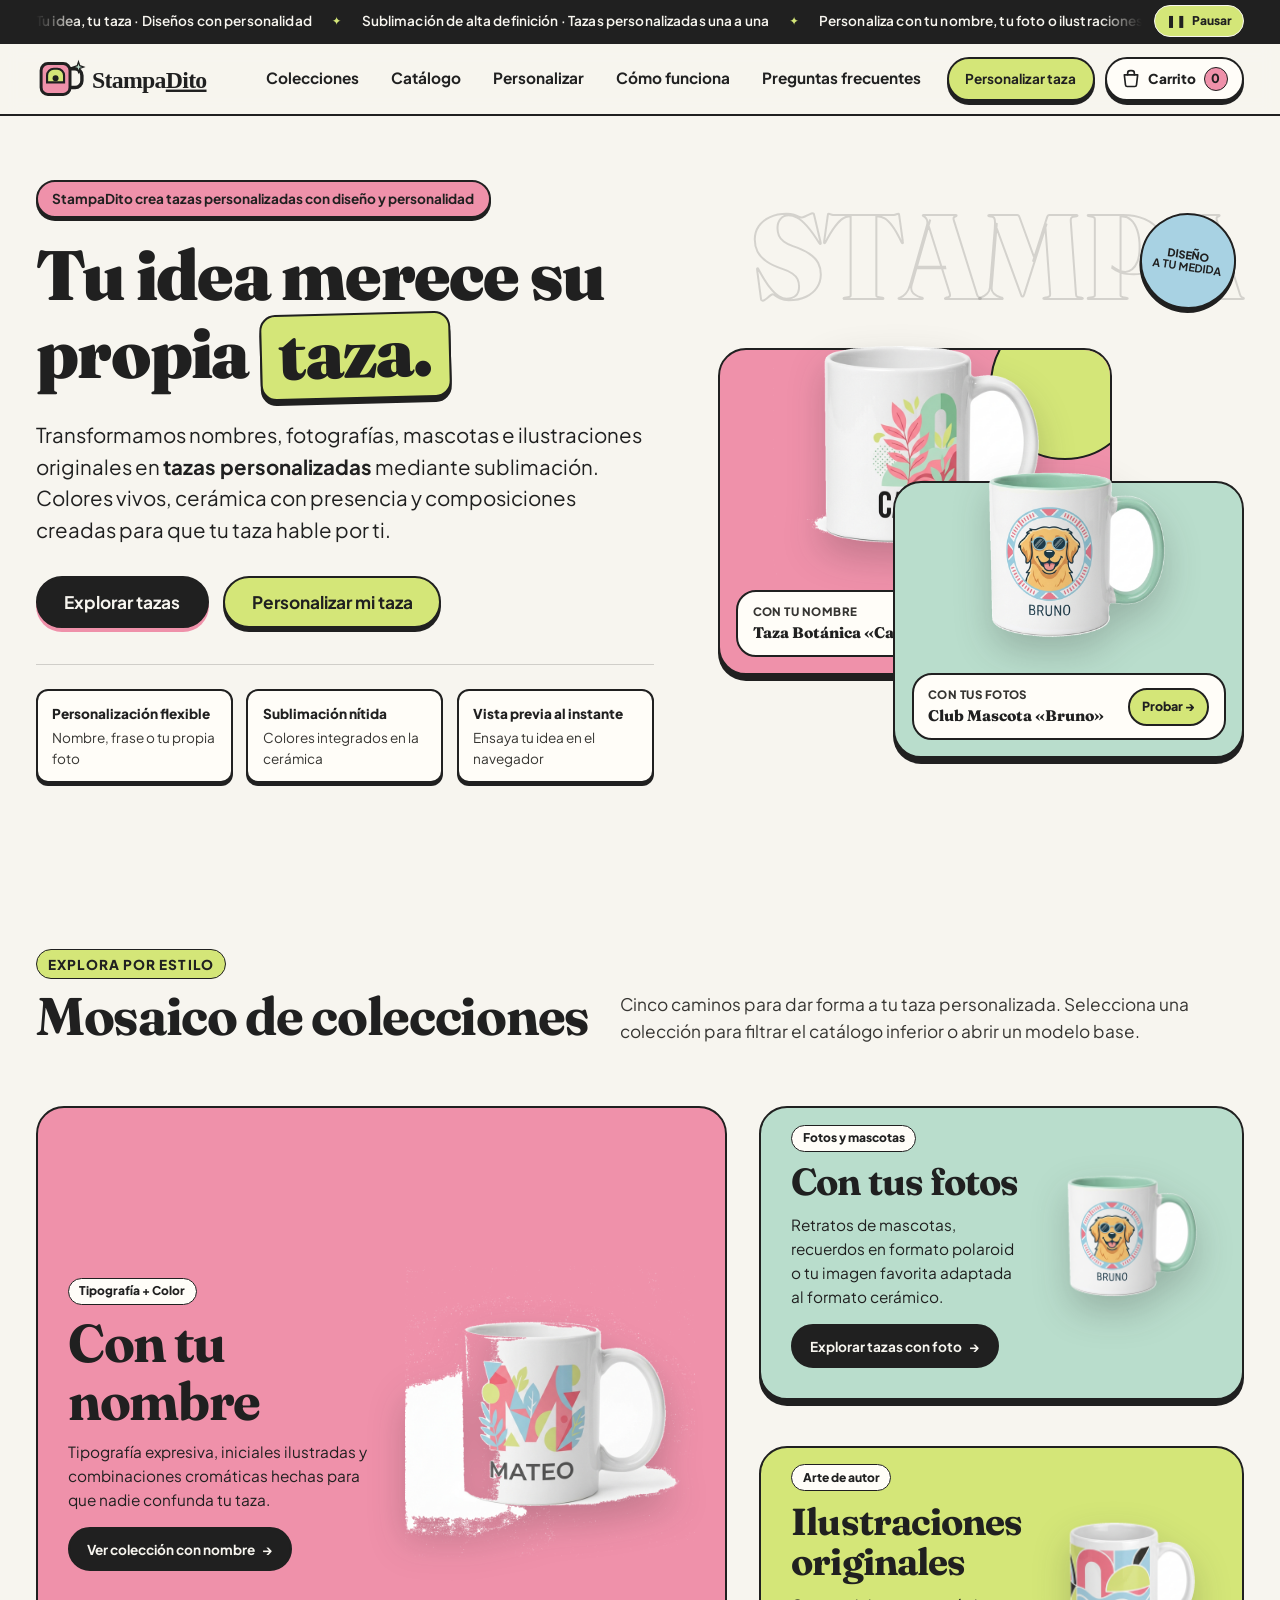
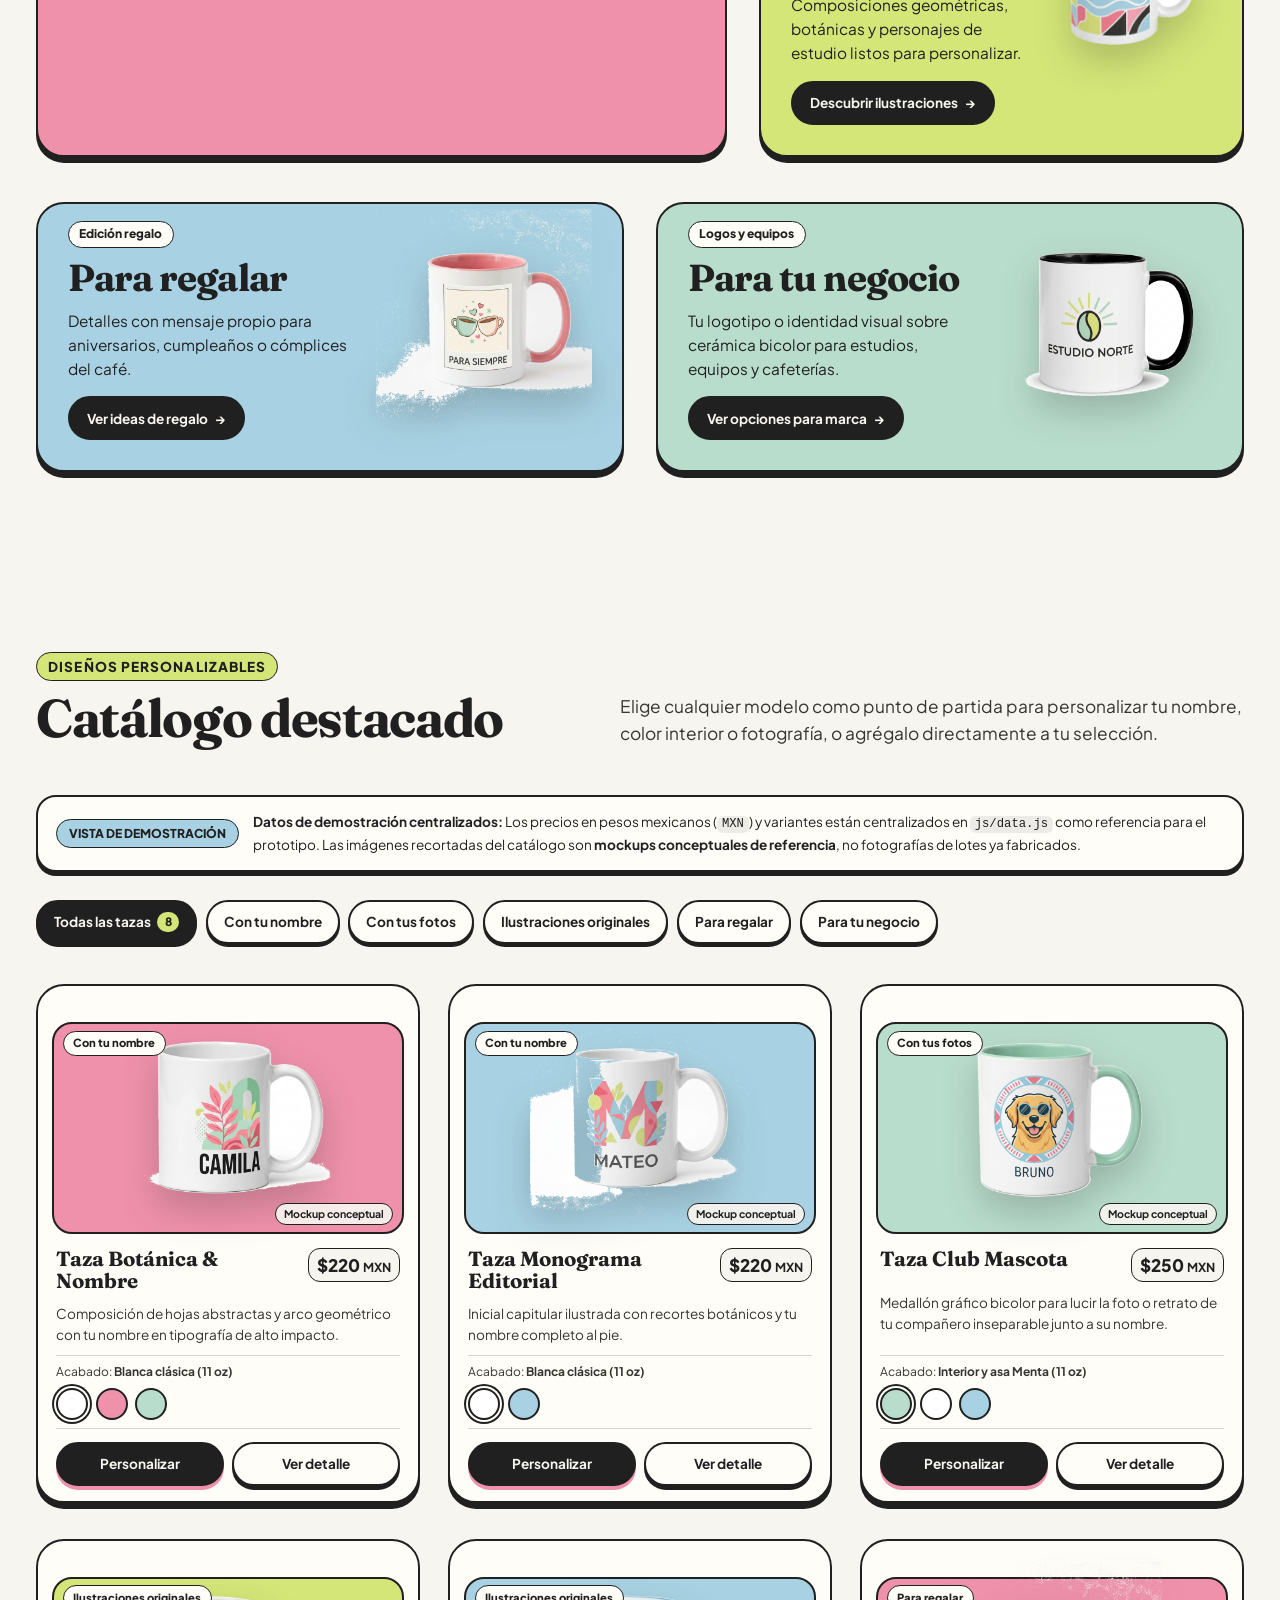
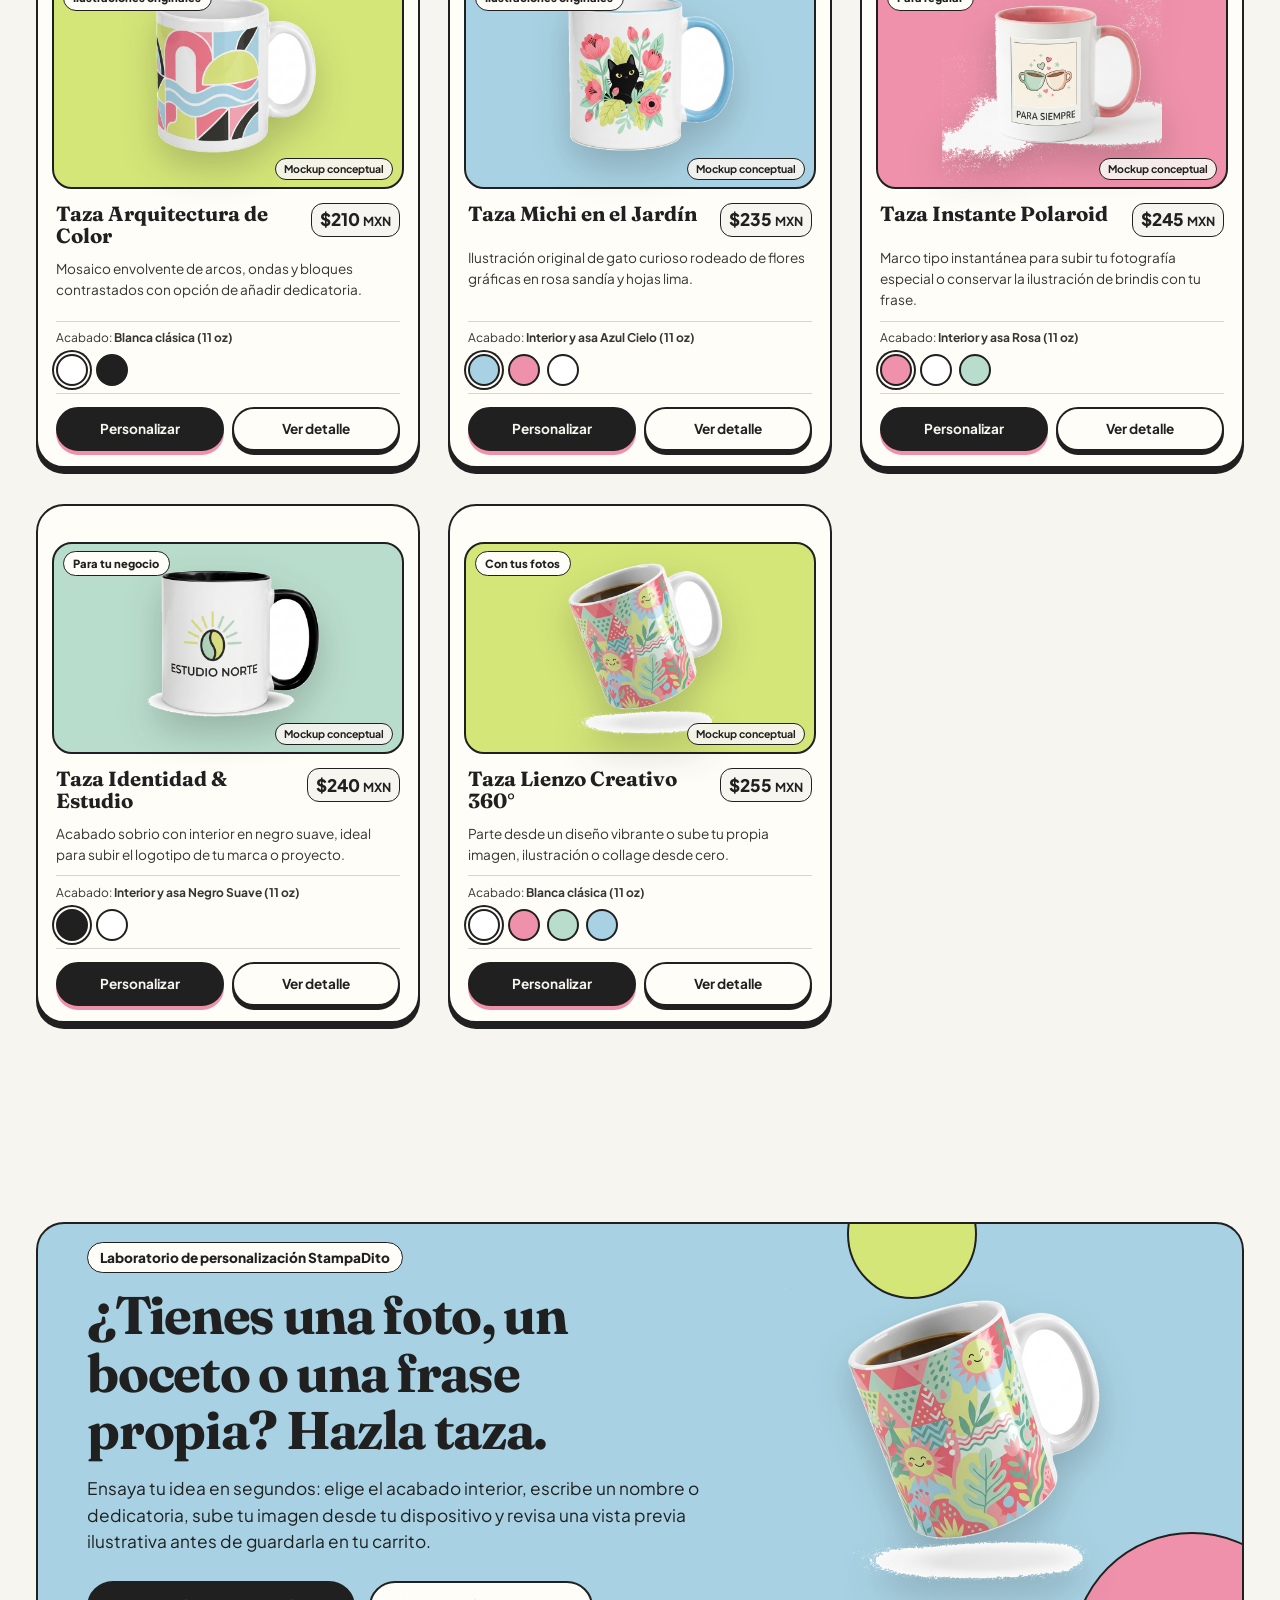
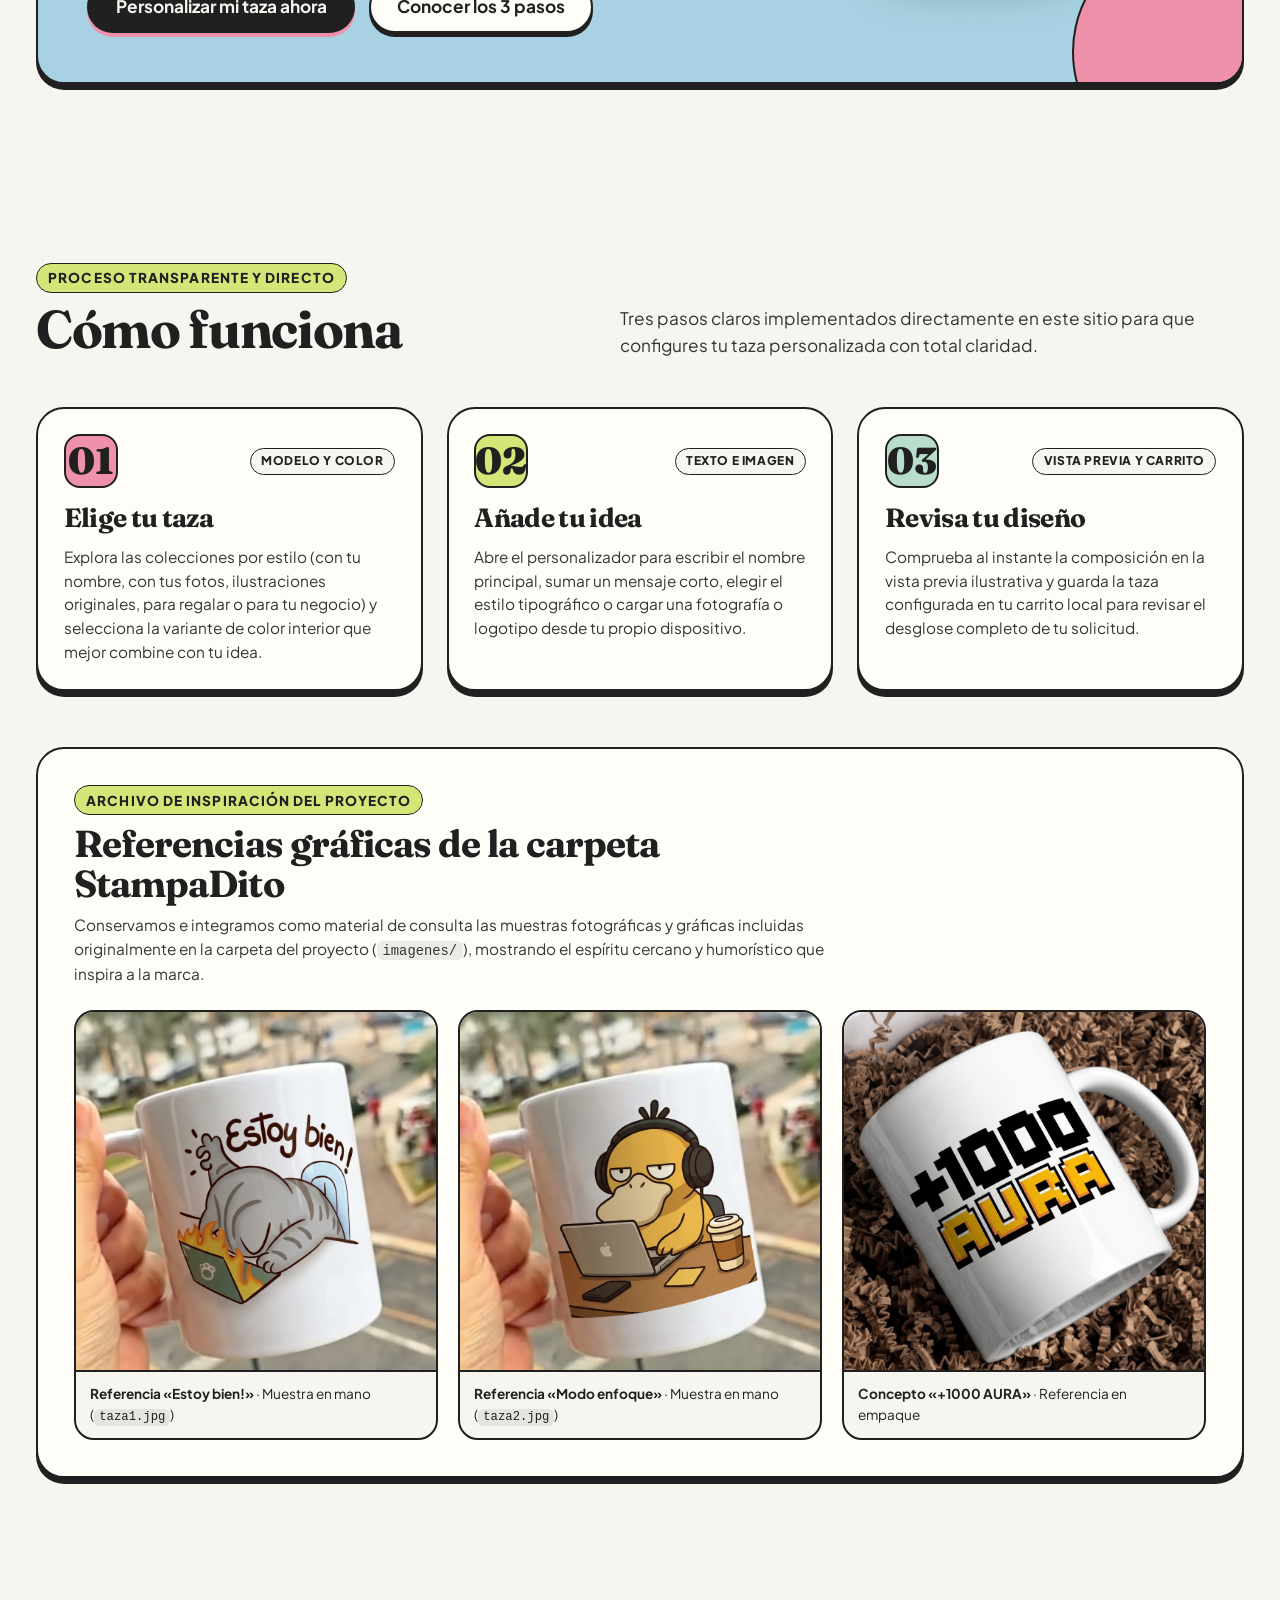
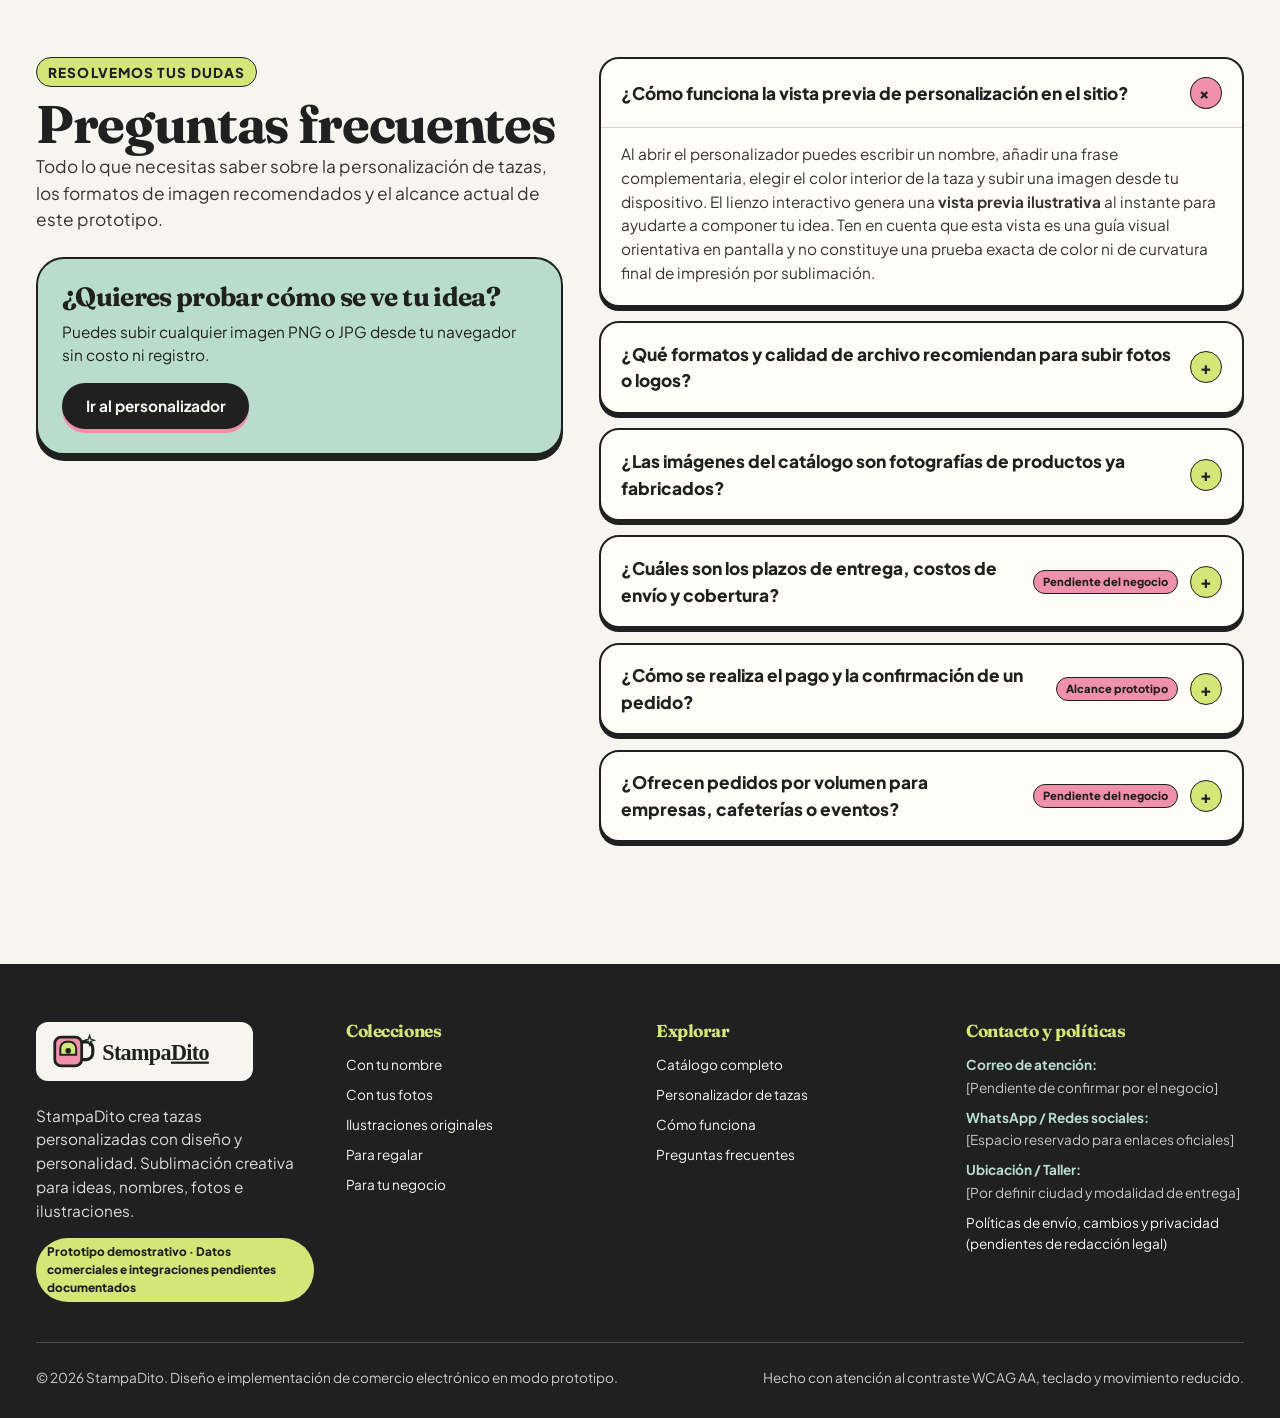
==== index.html @ f9a19197 "feat: implementacion completa de tienda StampaDito y soporte GitHub Pages" ====
<!DOCTYPE html>
<html lang="es-MX" class="no-js">
<head>
  <meta charset="UTF-8">
  <meta name="viewport" content="width=device-width, initial-scale=1.0">
  <title>StampaDito | Tazas personalizadas con diseño y personalidad</title>
  <meta name="description" content="StampaDito crea tazas personalizadas mediante sublimación. Transforma nombres, fotos, mascotas e ilustraciones originales en tazas con personalidad.">
  <meta name="theme-color" content="#F7F5EF">
  <link rel="canonical" href="https://karlosmontoya91.github.io/stampaDito/">
  <link rel="icon" href="assets/favicon.svg" type="image/svg+xml">
  <link rel="apple-touch-icon" href="assets/tazas-recortadas/taza-botanica-camila.png">
  <link rel="manifest" href="site.webmanifest">

  <!-- Open Graph / Metadatos sociales preparados para compartir en WhatsApp, redes y datos móviles -->
  <meta property="og:type" content="website">
  <meta property="og:locale" content="es_MX">
  <meta property="og:site_name" content="StampaDito">
  <meta property="og:title" content="StampaDito | Tazas personalizadas con diseño y personalidad">
  <meta property="og:description" content="Transformamos ideas, nombres, fotos e ilustraciones en tazas personalizadas mediante sublimación.">
  <meta property="og:url" content="https://karlosmontoya91.github.io/stampaDito/">
  <meta property="og:image" content="https://karlosmontoya91.github.io/stampaDito/assets/tazas-recortadas/taza-botanica-camila.png">
  <meta property="og:image:width" content="720">
  <meta property="og:image:height" content="720">
  <meta name="twitter:card" content="summary_large_image">
  <meta name="twitter:title" content="StampaDito | Tazas personalizadas con diseño y personalidad">
  <meta name="twitter:description" content="Tazas personalizadas mediante sublimación con nombres, fotos e ilustraciones originales.">
  <meta name="twitter:image" content="https://karlosmontoya91.github.io/stampaDito/assets/tazas-recortadas/taza-botanica-camila.png">

  <!-- Marcador temprano para progresión con JS sin ocultar contenido si JS falla -->
  <script>document.documentElement.classList.replace('no-js', 'js');</script>

  <!-- Tipografías con soporte completo para español: Fraunces (títulos expresivos) y Plus Jakarta Sans (interfaz y lectura) -->
  <link rel="preconnect" href="https://fonts.googleapis.com">
  <link rel="preconnect" href="https://fonts.gstatic.com" crossorigin>
  <link href="https://fonts.googleapis.com/css2?family=Fraunces:ital,opsz,wght@0,9..144,700..900;1,9..144,700&family=Plus+Jakarta+Sans:wght@400;500;600;700;800&display=swap" rel="stylesheet">

  <!-- Precarga de la imagen protagonista del Hero para optimizar LCP -->
  <link rel="preload" as="image" href="assets/tazas-recortadas/taza-botanica-camila.png">

  <link rel="stylesheet" href="css/styles.css">

  <!-- Datos estructurados reales (sin reseñas ni ofertas inventadas) -->
  <script type="application/ld+json">
  {
    "@context": "https://schema.org",
    "@graph": [
      {
        "@type": "Organization",
        "name": "StampaDito",
        "description": "Marca de tazas personalizadas mediante sublimación con nombres, fotografías e ilustraciones originales.",
        "url": "https://karlosmontoya91.github.io/stampaDito/",
        "logo": "https://karlosmontoya91.github.io/stampaDito/assets/logo-stampadito.svg"
      },
      {
        "@type": "WebSite",
        "name": "StampaDito",
        "url": "https://karlosmontoya91.github.io/stampaDito/",
        "inLanguage": "es-MX"
      }
    ]
  }
  </script>
</head>
<body>
  <a class="skip-link" href="#contenido-principal">Saltar al contenido principal</a>

  <!-- 1. CINTILLA PROMOCIONAL -->
  <aside class="promo-bar" aria-label="Aviso promocional">
    <div class="container promo-bar__inner">
      <div class="promo-bar__viewport" id="promoViewport" tabindex="0" aria-label="Mensajes destacados de StampaDito">
        <div class="promo-bar__track" id="promoTrack">
          <!-- Copia principal accesible para lectores de pantalla -->
          <div class="promo-bar__group" id="promoPrimaryGroup">
            <span class="promo-bar__item">Tu idea, tu taza · Diseños con personalidad</span>
            <span class="promo-bar__sep" aria-hidden="true">✦</span>
            <span class="promo-bar__item">Sublimación de alta definición · Tazas personalizadas una a una</span>
            <span class="promo-bar__sep" aria-hidden="true">✦</span>
            <span class="promo-bar__item">Personaliza con tu nombre, tu foto o ilustraciones originales</span>
            <span class="promo-bar__sep" aria-hidden="true">✦</span>
            <span class="promo-bar__item">Vista previa interactiva al instante en tu navegador</span>
            <span class="promo-bar__sep" aria-hidden="true">✦</span>
          </div>
          <!-- Copia visual duplicada oculta a lectores de pantalla -->
          <div class="promo-bar__group" aria-hidden="true" id="promoCloneGroup">
            <span class="promo-bar__item">Tu idea, tu taza · Diseños con personalidad</span>
            <span class="promo-bar__sep">✦</span>
            <span class="promo-bar__item">Sublimación de alta definición · Tazas personalizadas una a una</span>
            <span class="promo-bar__sep">✦</span>
            <span class="promo-bar__item">Personaliza con tu nombre, tu foto o ilustraciones originales</span>
            <span class="promo-bar__sep">✦</span>
            <span class="promo-bar__item">Vista previa interactiva al instante en tu navegador</span>
            <span class="promo-bar__sep">✦</span>
          </div>
        </div>
      </div>

      <button
        type="button"
        class="promo-bar__toggle"
        id="promoToggleBtn"
        aria-pressed="false"
        aria-controls="promoTrack"
        aria-label="Pausar animación de la cintilla promocional"
      >
        <span class="promo-bar__toggle-icon" aria-hidden="true" id="promoToggleIcon">❚❚</span>
        <span class="promo-bar__toggle-text" id="promoToggleText">Pausar</span>
      </button>
    </div>
  </aside>

  <!-- 2. ENCABEZADO -->
  <header class="site-header" id="siteHeader">
    <div class="container site-header__inner">
      <a href="#" class="site-header__brand" aria-label="StampaDito, ir al inicio">
        <img
          src="assets/logo-stampadito.svg"
          alt="StampaDito"
          width="210"
          height="49"
          class="site-header__logo"
        >
      </a>

      <nav class="site-nav" id="primaryNav" aria-label="Navegación principal">
        <ul class="site-nav__list">
          <li><a href="#colecciones" class="site-nav__link">Colecciones</a></li>
          <li><a href="#catalogo" class="site-nav__link">Catálogo</a></li>
          <li><a href="#personalizar" class="site-nav__link" data-open-customizer>Personalizar</a></li>
          <li><a href="#como-funciona" class="site-nav__link">Cómo funciona</a></li>
          <li><a href="#preguntas-frecuentes" class="site-nav__link">Preguntas frecuentes</a></li>
        </ul>
      </nav>

      <div class="site-header__actions">
        <button
          type="button"
          class="btn btn--sm btn--lime site-header__custom-btn"
          data-open-customizer
        >
          Personalizar taza
        </button>

        <button
          type="button"
          class="cart-trigger"
          id="cartOpenBtn"
          aria-label="Abrir carrito de compras"
          aria-haspopup="dialog"
          aria-controls="cartDialog"
        >
          <svg class="cart-trigger__icon" width="20" height="20" viewBox="0 0 24 24" fill="none" aria-hidden="true">
            <path d="M4 7H20L18.6 19.2C18.48 20.23 17.61 21 16.57 21H7.43C6.39 21 5.52 20.23 5.4 19.2L4 7Z" stroke="currentColor" stroke-width="2" stroke-linejoin="round"/>
            <path d="M8 7V5C8 3.34 9.34 2 11 2H13C14.66 2 16 3.34 16 5V7" stroke="currentColor" stroke-width="2" stroke-linecap="round"/>
          </svg>
          <span class="cart-trigger__label">Carrito</span>
          <span class="cart-trigger__badge" id="cartCountBadge" aria-live="polite">0</span>
        </button>

        <button
          type="button"
          class="mobile-menu-btn"
          id="mobileMenuBtn"
          aria-expanded="false"
          aria-controls="mobileMenuPanel"
          aria-label="Abrir menú de navegación"
        >
          <span class="mobile-menu-btn__bar" aria-hidden="true"></span>
          <span class="mobile-menu-btn__bar" aria-hidden="true"></span>
          <span class="mobile-menu-btn__bar" aria-hidden="true"></span>
        </button>
      </div>
    </div>

    <!-- Menú móvil desplegable accesible -->
    <div class="mobile-menu" id="mobileMenuPanel" hidden>
      <nav aria-label="Navegación móvil">
        <ul class="mobile-menu__list">
          <li><a href="#colecciones" class="mobile-menu__link">Colecciones</a></li>
          <li><a href="#catalogo" class="mobile-menu__link">Catálogo de tazas</a></li>
          <li><a href="#personalizar" class="mobile-menu__link" data-open-customizer>Personalizar mi taza</a></li>
          <li><a href="#como-funciona" class="mobile-menu__link">Cómo funciona</a></li>
          <li><a href="#preguntas-frecuentes" class="mobile-menu__link">Preguntas frecuentes</a></li>
        </ul>
        <div class="mobile-menu__footer">
          <button type="button" class="btn btn--primary btn--full" data-open-customizer>
            Abrir personalizador interactivo
          </button>
        </div>
      </nav>
    </div>
  </header>

  <main id="contenido-principal">
    <!-- 3. HERO -->
    <section class="hero" aria-labelledby="hero-title">
      <div class="container hero__grid">
        <div class="hero__content reveal-item">
          <div class="hero__eyebrow-group">
            <span class="pill pill--pink">StampaDito crea tazas personalizadas con diseño y personalidad</span>
          </div>

          <h1 id="hero-title" class="hero__title">
            Tu idea merece su propia <span class="hero__title-highlight">taza.</span>
          </h1>

          <p class="hero__description">
            Transformamos nombres, fotografías, mascotas e ilustraciones originales en <strong>tazas personalizadas</strong> mediante sublimación. Colores vivos, cerámica con presencia y composiciones creadas para que tu taza hable por ti.
          </p>

          <div class="hero__actions">
            <a href="#catalogo" class="btn btn--primary btn--lg">
              Explorar tazas
            </a>
            <button type="button" class="btn btn--secondary btn--lg" data-open-customizer>
              Personalizar mi taza
            </button>
          </div>

          <dl class="hero__highlights" aria-label="Características del diseño en StampaDito">
            <div class="hero__highlight-item">
              <dt>Personalización flexible</dt>
              <dd>Nombre, frase o tu propia foto</dd>
            </div>
            <div class="hero__highlight-item">
              <dt>Sublimación nítida</dt>
              <dd>Colores integrados en la cerámica</dd>
            </div>
            <div class="hero__highlight-item">
              <dt>Vista previa al instante</dt>
              <dd>Ensaya tu idea en el navegador</dd>
            </div>
          </dl>
        </div>

        <!-- Composición editorial con profundidad y tazas sin fondo -->
        <div class="hero__stage reveal-item" id="heroStage">
          <span class="hero__backdrop-word" aria-hidden="true">STAMPA</span>

          <!-- Tarjeta de taza protagonista 1 -->
          <div class="hero-showcase hero-showcase--primary" data-parallax-depth="0.03">
            <div class="hero-showcase__bg hero-showcase__bg--pink" aria-hidden="true">
              <span class="hero-showcase__shape hero-showcase__shape--lime"></span>
            </div>
            <div class="hero-showcase__figure">
              <img
                src="assets/tazas-recortadas/taza-botanica-camila.png"
                alt="Mockup conceptual de taza personalizada blanca con ilustración botánica en rosa sandía, menta y lima con el nombre Camila"
                width="720"
                height="720"
                fetchpriority="high"
                decoding="async"
                class="hero-showcase__img"
              >
            </div>
            <div class="hero-showcase__meta">
              <div>
                <span class="hero-showcase__tag">Con tu nombre</span>
                <p class="hero-showcase__name">Taza Botánica «Camila»</p>
              </div>
              <button
                type="button"
                class="hero-showcase__action"
                data-customize-product="prod-botanica-nombre"
                aria-label="Personalizar Taza Botánica y Nombre"
              >
                Personalizar →
              </button>
            </div>
          </div>

          <!-- Tarjeta de taza secundaria 2 superpuesta con profundidad -->
          <div class="hero-showcase hero-showcase--secondary" data-parallax-depth="-0.025">
            <div class="hero-showcase__bg hero-showcase__bg--mint" aria-hidden="true"></div>
            <div class="hero-showcase__figure">
              <img
                src="assets/tazas-recortadas/taza-mascota-bruno.png"
                alt="Mockup conceptual de taza personalizada con interior verde menta e ilustración de perro con gafas y el nombre Bruno"
                width="720"
                height="720"
                decoding="async"
                class="hero-showcase__img"
              >
            </div>
            <div class="hero-showcase__meta">
              <div>
                <span class="hero-showcase__tag">Con tus fotos</span>
                <p class="hero-showcase__name">Club Mascota «Bruno»</p>
              </div>
              <button
                type="button"
                class="hero-showcase__action"
                data-customize-product="prod-retrato-mascota"
                aria-label="Personalizar Taza Club Mascota"
              >
                Probar →
              </button>
            </div>
          </div>

          <!-- Sello editorial decorativo -->
          <div class="hero__sticker" aria-hidden="true">
            <span>DISEÑO</span>
            <strong>A TU MEDIDA</strong>
          </div>
        </div>
      </div>
    </section>

    <!-- 4. MOSAICO DE COLECCIONES -->
    <section class="section collections-section" id="colecciones" aria-labelledby="collections-title">
      <div class="container">
        <div class="section-header reveal-item">
          <div>
            <span class="section-eyebrow">Explora por estilo</span>
            <h2 id="collections-title" class="section-title">Mosaico de colecciones</h2>
          </div>
          <p class="section-lead">
            Cinco caminos para dar forma a tu taza personalizada. Selecciona una colección para filtrar el catálogo inferior o abrir un modelo base.
          </p>
        </div>

        <!-- Mosaico asimétrico inspirado en las referencias adjuntas -->
        <div class="collections-bento" id="collectionsGrid">
          <!-- Renderizado progresivo y respaldo estático semántico -->
          <article class="bento-card bento-card--large bento-card--pink reveal-item">
            <div class="bento-card__surface" aria-hidden="true"></div>
            <div class="bento-card__content">
              <span class="bento-card__badge">Tipografía + Color</span>
              <h3 class="bento-card__title">Con tu nombre</h3>
              <p class="bento-card__desc">Tipografía expresiva, iniciales ilustradas y combinaciones cromáticas hechas para que nadie confunda tu taza.</p>
              <a href="#catalogo" class="bento-card__link" data-filter-collection="con-tu-nombre">
                <span>Ver colección con nombre</span>
                <span aria-hidden="true">→</span>
              </a>
            </div>
            <div class="bento-card__media">
              <img
                src="assets/tazas-recortadas/taza-nombre-mateo.png"
                alt="Taza personalizada con monograma geométrico M y nombre Mateo en colores vivos"
                width="720"
                height="720"
                loading="lazy"
                decoding="async"
                class="bento-card__img"
              >
            </div>
          </article>

          <article class="bento-card bento-card--medium bento-card--mint reveal-item">
            <div class="bento-card__surface" aria-hidden="true"></div>
            <div class="bento-card__content">
              <span class="bento-card__badge">Fotos y mascotas</span>
              <h3 class="bento-card__title">Con tus fotos</h3>
              <p class="bento-card__desc">Retratos de mascotas, recuerdos en formato polaroid o tu imagen favorita adaptada al formato cerámico.</p>
              <a href="#catalogo" class="bento-card__link" data-filter-collection="con-tus-fotos">
                <span>Explorar tazas con foto</span>
                <span aria-hidden="true">→</span>
              </a>
            </div>
            <div class="bento-card__media">
              <img
                src="assets/tazas-recortadas/taza-mascota-bruno.png"
                alt="Taza personalizada con retrato ilustrado de mascota Bruno y asa color menta"
                width="720"
                height="720"
                loading="lazy"
                decoding="async"
                class="bento-card__img"
              >
            </div>
          </article>

          <article class="bento-card bento-card--medium bento-card--lime reveal-item">
            <div class="bento-card__surface" aria-hidden="true"></div>
            <div class="bento-card__content">
              <span class="bento-card__badge">Arte de autor</span>
              <h3 class="bento-card__title">Ilustraciones originales</h3>
              <p class="bento-card__desc">Composiciones geométricas, botánicas y personajes de estudio listos para personalizar.</p>
              <a href="#catalogo" class="bento-card__link" data-filter-collection="ilustraciones-originales">
                <span>Descubrir ilustraciones</span>
                <span aria-hidden="true">→</span>
              </a>
            </div>
            <div class="bento-card__media">
              <img
                src="assets/tazas-recortadas/taza-geometria-color.png"
                alt="Taza personalizada con patrón geométrico contemporáneo en rosa, lima, azul y negro"
                width="720"
                height="720"
                loading="lazy"
                decoding="async"
                class="bento-card__img"
              >
            </div>
          </article>

          <article class="bento-card bento-card--small bento-card--sky reveal-item">
            <div class="bento-card__surface" aria-hidden="true"></div>
            <div class="bento-card__content">
              <span class="bento-card__badge">Edición regalo</span>
              <h3 class="bento-card__title">Para regalar</h3>
              <p class="bento-card__desc">Detalles con mensaje propio para aniversarios, cumpleaños o cómplices del café.</p>
              <a href="#catalogo" class="bento-card__link" data-filter-collection="para-regalar">
                <span>Ver ideas de regalo</span>
                <span aria-hidden="true">→</span>
              </a>
            </div>
            <div class="bento-card__media">
              <img
                src="assets/tazas-recortadas/taza-regalo-polaroid.png"
                alt="Taza personalizada estilo polaroid con dos tazas brindando y frase Para Siempre"
                width="720"
                height="720"
                loading="lazy"
                decoding="async"
                class="bento-card__img"
              >
            </div>
          </article>

          <article class="bento-card bento-card--small bento-card--mint-alt reveal-item">
            <div class="bento-card__surface" aria-hidden="true"></div>
            <div class="bento-card__content">
              <span class="bento-card__badge">Logos y equipos</span>
              <h3 class="bento-card__title">Para tu negocio</h3>
              <p class="bento-card__desc">Tu logotipo o identidad visual sobre cerámica bicolor para estudios, equipos y cafeterías.</p>
              <a href="#catalogo" class="bento-card__link" data-filter-collection="para-tu-negocio">
                <span>Ver opciones para marca</span>
                <span aria-hidden="true">→</span>
              </a>
            </div>
            <div class="bento-card__media">
              <img
                src="assets/tazas-recortadas/taza-negocio-estudio.png"
                alt="Taza personalizada con asa e interior negro y emblema de Estudio Norte"
                width="720"
                height="720"
                loading="lazy"
                decoding="async"
                class="bento-card__img"
              >
            </div>
          </article>
        </div>
      </div>
    </section>

    <!-- 5. CATÁLOGO DESTACADO -->
    <section class="section catalog-section" id="catalogo" aria-labelledby="catalog-title">
      <div class="container">
        <div class="section-header reveal-item">
          <div>
            <span class="section-eyebrow">Diseños personalizables</span>
            <h2 id="catalog-title" class="section-title">Catálogo destacado</h2>
          </div>
          <p class="section-lead">
            Elige cualquier modelo como punto de partida para personalizar tu nombre, color interior o fotografía, o agrégalo directamente a tu selección.
          </p>
        </div>

        <!-- Aviso explícito de datos de demostración y mockups conceptuales -->
        <div class="demo-callout reveal-item" role="note" aria-label="Aviso sobre datos de demostración">
          <div class="demo-callout__badge">Vista de demostración</div>
          <p class="demo-callout__text">
            <strong>Datos de demostración centralizados:</strong> Los precios en pesos mexicanos (<code>MXN</code>) y variantes están centralizados en <code>js/data.js</code> como referencia para el prototipo. Las imágenes recortadas del catálogo son <strong>mockups conceptuales de referencia</strong>, no fotografías de lotes ya fabricados.
          </p>
        </div>

        <!-- Controles de filtrado por colección -->
        <div class="catalog-filters reveal-item" role="toolbar" aria-label="Filtrar catálogo por colección" id="catalogFilterBar">
          <button type="button" class="filter-chip is-active" data-filter="all" aria-pressed="true">
            Todas las tazas <span class="filter-chip__count">8</span>
          </button>
          <button type="button" class="filter-chip" data-filter="con-tu-nombre" aria-pressed="false">
            Con tu nombre
          </button>
          <button type="button" class="filter-chip" data-filter="con-tus-fotos" aria-pressed="false">
            Con tus fotos
          </button>
          <button type="button" class="filter-chip" data-filter="ilustraciones-originales" aria-pressed="false">
            Ilustraciones originales
          </button>
          <button type="button" class="filter-chip" data-filter="para-regalar" aria-pressed="false">
            Para regalar
          </button>
          <button type="button" class="filter-chip" data-filter="para-tu-negocio" aria-pressed="false">
            Para tu negocio
          </button>
        </div>

        <!-- Grid de productos (con contenido inicial en HTML para SEO/sin-JS y enriquecido por JS) -->
        <div class="product-grid" id="productGrid" aria-live="polite">
          <!-- Producto 1 -->
          <article class="product-card product-card--pink" data-product-id="prod-botanica-nombre" data-collection="con-tu-nombre">
            <div class="product-card__stage">
              <div class="product-card__bg" aria-hidden="true"></div>
              <span class="product-card__category">Con tu nombre</span>
              <span class="product-card__mockup-tag" title="Imagen conceptual de referencia">Mockup conceptual</span>
              <div class="product-card__img-wrap">
                <img
                  src="assets/tazas-recortadas/taza-botanica-camila.png"
                  alt="Taza personalizada modelo Botánica y Nombre con diseño floral moderno y el texto Camila"
                  width="720"
                  height="720"
                  loading="lazy"
                  decoding="async"
                  class="product-card__img"
                >
              </div>
            </div>
            <div class="product-card__body">
              <div class="product-card__header">
                <h3 class="product-card__title">
                  <button type="button" class="product-card__title-btn" data-view-product="prod-botanica-nombre">
                    Taza Botánica &amp; Nombre
                  </button>
                </h3>
                <p class="product-card__price" data-price-display>$220 <span class="product-card__currency">MXN</span></p>
              </div>
              <p class="product-card__desc">Composición de hojas abstractas y arco geométrico con tu nombre en tipografía de alto impacto.</p>
              <div class="product-card__variants" role="group" aria-label="Variantes de color para Taza Botánica y Nombre">
                <span class="product-card__variant-label">Acabado: <strong data-variant-name>Blanca clásica (11 oz)</strong></span>
                <div class="variant-swatches">
                  <button type="button" class="swatch is-selected" data-variant-id="blanca-11oz" style="--swatch-color: #FFFFFF" aria-label="Blanca clásica (11 oz)" aria-pressed="true"></button>
                  <button type="button" class="swatch" data-variant-id="rosa-11oz" style="--swatch-color: #EF91AA" aria-label="Interior y asa Rosa (11 oz)" aria-pressed="false"></button>
                  <button type="button" class="swatch" data-variant-id="menta-11oz" style="--swatch-color: #B9DDCC" aria-label="Interior y asa Menta (11 oz)" aria-pressed="false"></button>
                </div>
              </div>
              <div class="product-card__actions">
                <button type="button" class="btn btn--primary btn--sm" data-customize-product="prod-botanica-nombre">
                  Personalizar
                </button>
                <button type="button" class="btn btn--outline btn--sm" data-view-product="prod-botanica-nombre">
                  Ver detalle
                </button>
              </div>
            </div>
          </article>

          <!-- Producto 2 -->
          <article class="product-card product-card--sky" data-product-id="prod-monograma-editorial" data-collection="con-tu-nombre">
            <div class="product-card__stage">
              <div class="product-card__bg" aria-hidden="true"></div>
              <span class="product-card__category">Con tu nombre</span>
              <span class="product-card__mockup-tag" title="Imagen conceptual de referencia">Mockup conceptual</span>
              <div class="product-card__img-wrap">
                <img
                  src="assets/tazas-recortadas/taza-nombre-mateo.png"
                  alt="Taza personalizada Monograma Editorial con la letra M ilustrada y el nombre Mateo"
                  width="720"
                  height="720"
                  loading="lazy"
                  decoding="async"
                  class="product-card__img"
                >
              </div>
            </div>
            <div class="product-card__body">
              <div class="product-card__header">
                <h3 class="product-card__title">
                  <button type="button" class="product-card__title-btn" data-view-product="prod-monograma-editorial">
                    Taza Monograma Editorial
                  </button>
                </h3>
                <p class="product-card__price" data-price-display>$220 <span class="product-card__currency">MXN</span></p>
              </div>
              <p class="product-card__desc">Inicial capitular ilustrada con recortes botánicos y tu nombre completo al pie.</p>
              <div class="product-card__variants" role="group" aria-label="Variantes de color para Taza Monograma Editorial">
                <span class="product-card__variant-label">Acabado: <strong data-variant-name>Blanca clásica (11 oz)</strong></span>
                <div class="variant-swatches">
                  <button type="button" class="swatch is-selected" data-variant-id="blanca-11oz" style="--swatch-color: #FFFFFF" aria-label="Blanca clásica (11 oz)" aria-pressed="true"></button>
                  <button type="button" class="swatch" data-variant-id="cielo-11oz" style="--swatch-color: #A8D2E3" aria-label="Interior y asa Azul Cielo (11 oz)" aria-pressed="false"></button>
                </div>
              </div>
              <div class="product-card__actions">
                <button type="button" class="btn btn--primary btn--sm" data-customize-product="prod-monograma-editorial">
                  Personalizar
                </button>
                <button type="button" class="btn btn--outline btn--sm" data-view-product="prod-monograma-editorial">
                  Ver detalle
                </button>
              </div>
            </div>
          </article>

          <!-- Producto 3 -->
          <article class="product-card product-card--mint" data-product-id="prod-retrato-mascota" data-collection="con-tus-fotos">
            <div class="product-card__stage">
              <div class="product-card__bg" aria-hidden="true"></div>
              <span class="product-card__category">Con tus fotos</span>
              <span class="product-card__mockup-tag" title="Imagen conceptual de referencia">Mockup conceptual</span>
              <div class="product-card__img-wrap">
                <img
                  src="assets/tazas-recortadas/taza-mascota-bruno.png"
                  alt="Taza personalizada Club Mascota con interior verde menta, retrato de perro con gafas y texto Bruno"
                  width="720"
                  height="720"
                  loading="lazy"
                  decoding="async"
                  class="product-card__img"
                >
              </div>
            </div>
            <div class="product-card__body">
              <div class="product-card__header">
                <h3 class="product-card__title">
                  <button type="button" class="product-card__title-btn" data-view-product="prod-retrato-mascota">
                    Taza Club Mascota
                  </button>
                </h3>
                <p class="product-card__price" data-price-display>$250 <span class="product-card__currency">MXN</span></p>
              </div>
              <p class="product-card__desc">Medallón gráfico bicolor para lucir la foto o retrato de tu compañero inseparable junto a su nombre.</p>
              <div class="product-card__variants" role="group" aria-label="Variantes de color para Taza Club Mascota">
                <span class="product-card__variant-label">Acabado: <strong data-variant-name>Interior y asa Menta (11 oz)</strong></span>
                <div class="variant-swatches">
                  <button type="button" class="swatch is-selected" data-variant-id="menta-11oz" style="--swatch-color: #B9DDCC" aria-label="Interior y asa Menta (11 oz)" aria-pressed="true"></button>
                  <button type="button" class="swatch" data-variant-id="blanca-11oz" style="--swatch-color: #FFFFFF" aria-label="Blanca clásica (11 oz)" aria-pressed="false"></button>
                  <button type="button" class="swatch" data-variant-id="cielo-11oz" style="--swatch-color: #A8D2E3" aria-label="Interior y asa Azul Cielo (11 oz)" aria-pressed="false"></button>
                </div>
              </div>
              <div class="product-card__actions">
                <button type="button" class="btn btn--primary btn--sm" data-customize-product="prod-retrato-mascota">
                  Personalizar
                </button>
                <button type="button" class="btn btn--outline btn--sm" data-view-product="prod-retrato-mascota">
                  Ver detalle
                </button>
              </div>
            </div>
          </article>

          <!-- Producto 4 -->
          <article class="product-card product-card--lime" data-product-id="prod-geometria-sol" data-collection="ilustraciones-originales">
            <div class="product-card__stage">
              <div class="product-card__bg" aria-hidden="true"></div>
              <span class="product-card__category">Ilustraciones originales</span>
              <span class="product-card__mockup-tag" title="Imagen conceptual de referencia">Mockup conceptual</span>
              <div class="product-card__img-wrap">
                <img
                  src="assets/tazas-recortadas/taza-geometria-color.png"
                  alt="Taza personalizada Arquitectura de Color con bloques geométricos en rosa, lima, azul y negro"
                  width="720"
                  height="720"
                  loading="lazy"
                  decoding="async"
                  class="product-card__img"
                >
              </div>
            </div>
            <div class="product-card__body">
              <div class="product-card__header">
                <h3 class="product-card__title">
                  <button type="button" class="product-card__title-btn" data-view-product="prod-geometria-sol">
                    Taza Arquitectura de Color
                  </button>
                </h3>
                <p class="product-card__price" data-price-display>$210 <span class="product-card__currency">MXN</span></p>
              </div>
              <p class="product-card__desc">Mosaico envolvente de arcos, ondas y bloques contrastados con opción de añadir dedicatoria.</p>
              <div class="product-card__variants" role="group" aria-label="Variantes de color para Taza Arquitectura de Color">
                <span class="product-card__variant-label">Acabado: <strong data-variant-name>Blanca clásica (11 oz)</strong></span>
                <div class="variant-swatches">
                  <button type="button" class="swatch is-selected" data-variant-id="blanca-11oz" style="--swatch-color: #FFFFFF" aria-label="Blanca clásica (11 oz)" aria-pressed="true"></button>
                  <button type="button" class="swatch" data-variant-id="negra-11oz" style="--swatch-color: #202020" aria-label="Interior y asa Negro Suave (11 oz)" aria-pressed="false"></button>
                </div>
              </div>
              <div class="product-card__actions">
                <button type="button" class="btn btn--primary btn--sm" data-customize-product="prod-geometria-sol">
                  Personalizar
                </button>
                <button type="button" class="btn btn--outline btn--sm" data-view-product="prod-geometria-sol">
                  Ver detalle
                </button>
              </div>
            </div>
          </article>

          <!-- Producto 5 -->
          <article class="product-card product-card--sky" data-product-id="prod-gatito-jardin" data-collection="ilustraciones-originales">
            <div class="product-card__stage">
              <div class="product-card__bg" aria-hidden="true"></div>
              <span class="product-card__category">Ilustraciones originales</span>
              <span class="product-card__mockup-tag" title="Imagen conceptual de referencia">Mockup conceptual</span>
              <div class="product-card__img-wrap">
                <img
                  src="assets/tazas-recortadas/taza-ilustracion-gatito.png"
                  alt="Taza personalizada Michi en el Jardín con asa azul cielo e ilustración de gato negro entre flores"
                  width="720"
                  height="720"
                  loading="lazy"
                  decoding="async"
                  class="product-card__img"
                >
              </div>
            </div>
            <div class="product-card__body">
              <div class="product-card__header">
                <h3 class="product-card__title">
                  <button type="button" class="product-card__title-btn" data-view-product="prod-gatito-jardin">
                    Taza Michi en el Jardín
                  </button>
                </h3>
                <p class="product-card__price" data-price-display>$235 <span class="product-card__currency">MXN</span></p>
              </div>
              <p class="product-card__desc">Ilustración original de gato curioso rodeado de flores gráficas en rosa sandía y hojas lima.</p>
              <div class="product-card__variants" role="group" aria-label="Variantes de color para Taza Michi en el Jardín">
                <span class="product-card__variant-label">Acabado: <strong data-variant-name>Interior y asa Azul Cielo (11 oz)</strong></span>
                <div class="variant-swatches">
                  <button type="button" class="swatch is-selected" data-variant-id="cielo-11oz" style="--swatch-color: #A8D2E3" aria-label="Interior y asa Azul Cielo (11 oz)" aria-pressed="true"></button>
                  <button type="button" class="swatch" data-variant-id="rosa-11oz" style="--swatch-color: #EF91AA" aria-label="Interior y asa Rosa (11 oz)" aria-pressed="false"></button>
                  <button type="button" class="swatch" data-variant-id="blanca-11oz" style="--swatch-color: #FFFFFF" aria-label="Blanca clásica (11 oz)" aria-pressed="false"></button>
                </div>
              </div>
              <div class="product-card__actions">
                <button type="button" class="btn btn--primary btn--sm" data-customize-product="prod-gatito-jardin">
                  Personalizar
                </button>
                <button type="button" class="btn btn--outline btn--sm" data-view-product="prod-gatito-jardin">
                  Ver detalle
                </button>
              </div>
            </div>
          </article>

          <!-- Producto 6 -->
          <article class="product-card product-card--pink" data-product-id="prod-polaroid-regalo" data-collection="para-regalar">
            <div class="product-card__stage">
              <div class="product-card__bg" aria-hidden="true"></div>
              <span class="product-card__category">Para regalar</span>
              <span class="product-card__mockup-tag" title="Imagen conceptual de referencia">Mockup conceptual</span>
              <div class="product-card__img-wrap">
                <img
                  src="assets/tazas-recortadas/taza-regalo-polaroid.png"
                  alt="Taza personalizada Instante Polaroid con interior rosa e ilustración de dos tazas brindando con texto Para Siempre"
                  width="720"
                  height="720"
                  loading="lazy"
                  decoding="async"
                  class="product-card__img"
                >
              </div>
            </div>
            <div class="product-card__body">
              <div class="product-card__header">
                <h3 class="product-card__title">
                  <button type="button" class="product-card__title-btn" data-view-product="prod-polaroid-regalo">
                    Taza Instante Polaroid
                  </button>
                </h3>
                <p class="product-card__price" data-price-display>$245 <span class="product-card__currency">MXN</span></p>
              </div>
              <p class="product-card__desc">Marco tipo instantánea para subir tu fotografía especial o conservar la ilustración de brindis con tu frase.</p>
              <div class="product-card__variants" role="group" aria-label="Variantes de color para Taza Instante Polaroid">
                <span class="product-card__variant-label">Acabado: <strong data-variant-name>Interior y asa Rosa (11 oz)</strong></span>
                <div class="variant-swatches">
                  <button type="button" class="swatch is-selected" data-variant-id="rosa-11oz" style="--swatch-color: #EF91AA" aria-label="Interior y asa Rosa (11 oz)" aria-pressed="true"></button>
                  <button type="button" class="swatch" data-variant-id="blanca-11oz" style="--swatch-color: #FFFFFF" aria-label="Blanca clásica (11 oz)" aria-pressed="false"></button>
                  <button type="button" class="swatch" data-variant-id="menta-11oz" style="--swatch-color: #B9DDCC" aria-label="Interior y asa Menta (11 oz)" aria-pressed="false"></button>
                </div>
              </div>
              <div class="product-card__actions">
                <button type="button" class="btn btn--primary btn--sm" data-customize-product="prod-polaroid-regalo">
                  Personalizar
                </button>
                <button type="button" class="btn btn--outline btn--sm" data-view-product="prod-polaroid-regalo">
                  Ver detalle
                </button>
              </div>
            </div>
          </article>

          <!-- Producto 7 -->
          <article class="product-card product-card--mint" data-product-id="prod-identidad-estudio" data-collection="para-tu-negocio">
            <div class="product-card__stage">
              <div class="product-card__bg" aria-hidden="true"></div>
              <span class="product-card__category">Para tu negocio</span>
              <span class="product-card__mockup-tag" title="Imagen conceptual de referencia">Mockup conceptual</span>
              <div class="product-card__img-wrap">
                <img
                  src="assets/tazas-recortadas/taza-negocio-estudio.png"
                  alt="Taza personalizada Identidad y Estudio con interior negro y logotipo geométrico Estudio Norte"
                  width="720"
                  height="720"
                  loading="lazy"
                  decoding="async"
                  class="product-card__img"
                >
              </div>
            </div>
            <div class="product-card__body">
              <div class="product-card__header">
                <h3 class="product-card__title">
                  <button type="button" class="product-card__title-btn" data-view-product="prod-identidad-estudio">
                    Taza Identidad &amp; Estudio
                  </button>
                </h3>
                <p class="product-card__price" data-price-display>$240 <span class="product-card__currency">MXN</span></p>
              </div>
              <p class="product-card__desc">Acabado sobrio con interior en negro suave, ideal para subir el logotipo de tu marca o proyecto.</p>
              <div class="product-card__variants" role="group" aria-label="Variantes de color para Taza Identidad y Estudio">
                <span class="product-card__variant-label">Acabado: <strong data-variant-name>Interior y asa Negro Suave (11 oz)</strong></span>
                <div class="variant-swatches">
                  <button type="button" class="swatch is-selected" data-variant-id="negra-11oz" style="--swatch-color: #202020" aria-label="Interior y asa Negro Suave (11 oz)" aria-pressed="true"></button>
                  <button type="button" class="swatch" data-variant-id="blanca-11oz" style="--swatch-color: #FFFFFF" aria-label="Blanca clásica (11 oz)" aria-pressed="false"></button>
                </div>
              </div>
              <div class="product-card__actions">
                <button type="button" class="btn btn--primary btn--sm" data-customize-product="prod-identidad-estudio">
                  Personalizar
                </button>
                <button type="button" class="btn btn--outline btn--sm" data-view-product="prod-identidad-estudio">
                  Ver detalle
                </button>
              </div>
            </div>
          </article>

          <!-- Producto 8 -->
          <article class="product-card product-card--lime" data-product-id="prod-lienzo-libre" data-collection="con-tus-fotos">
            <div class="product-card__stage">
              <div class="product-card__bg" aria-hidden="true"></div>
              <span class="product-card__category">Con tus fotos</span>
              <span class="product-card__mockup-tag" title="Imagen conceptual de referencia">Mockup conceptual</span>
              <div class="product-card__img-wrap">
                <img
                  src="assets/tazas-recortadas/taza-banner-sol.png"
                  alt="Taza personalizada Lienzo Creativo con estampado completo de soles, hojas y formas geométricas coloridas"
                  width="720"
                  height="720"
                  loading="lazy"
                  decoding="async"
                  class="product-card__img"
                >
              </div>
            </div>
            <div class="product-card__body">
              <div class="product-card__header">
                <h3 class="product-card__title">
                  <button type="button" class="product-card__title-btn" data-view-product="prod-lienzo-libre">
                    Taza Lienzo Creativo 360°
                  </button>
                </h3>
                <p class="product-card__price" data-price-display>$255 <span class="product-card__currency">MXN</span></p>
              </div>
              <p class="product-card__desc">Parte desde un diseño vibrante o sube tu propia imagen, ilustración o collage desde cero.</p>
              <div class="product-card__variants" role="group" aria-label="Variantes de color para Taza Lienzo Creativo 360">
                <span class="product-card__variant-label">Acabado: <strong data-variant-name>Blanca clásica (11 oz)</strong></span>
                <div class="variant-swatches">
                  <button type="button" class="swatch is-selected" data-variant-id="blanca-11oz" style="--swatch-color: #FFFFFF" aria-label="Blanca clásica (11 oz)" aria-pressed="true"></button>
                  <button type="button" class="swatch" data-variant-id="rosa-11oz" style="--swatch-color: #EF91AA" aria-label="Interior y asa Rosa (11 oz)" aria-pressed="false"></button>
                  <button type="button" class="swatch" data-variant-id="menta-11oz" style="--swatch-color: #B9DDCC" aria-label="Interior y asa Menta (11 oz)" aria-pressed="false"></button>
                  <button type="button" class="swatch" data-variant-id="cielo-11oz" style="--swatch-color: #A8D2E3" aria-label="Interior y asa Azul Cielo (11 oz)" aria-pressed="false"></button>
                </div>
              </div>
              <div class="product-card__actions">
                <button type="button" class="btn btn--primary btn--sm" data-customize-product="prod-lienzo-libre">
                  Personalizar
                </button>
                <button type="button" class="btn btn--outline btn--sm" data-view-product="prod-lienzo-libre">
                  Ver detalle
                </button>
              </div>
            </div>
          </article>
        </div>
      </div>
    </section>

    <!-- 6. BANNER PROMOCIONAL -->
    <section class="section promo-banner-section" id="personalizar" aria-labelledby="promo-banner-title">
      <div class="container">
        <div class="promo-banner reveal-item">
          <div class="promo-banner__bg" aria-hidden="true">
            <span class="promo-banner__circle promo-banner__circle--pink"></span>
            <span class="promo-banner__circle promo-banner__circle--mint"></span>
          </div>

          <div class="promo-banner__content">
            <span class="promo-banner__eyebrow">Laboratorio de personalización StampaDito</span>
            <h2 id="promo-banner-title" class="promo-banner__title">
              ¿Tienes una foto, un boceto o una frase propia? Hazla taza.
            </h2>
            <p class="promo-banner__desc">
              Ensaya tu idea en segundos: elige el acabado interior, escribe un nombre o dedicatoria, sube tu imagen desde tu dispositivo y revisa una vista previa ilustrativa antes de guardarla en tu carrito.
            </p>
            <div class="promo-banner__actions">
              <button type="button" class="btn btn--primary btn--lg" data-open-customizer>
                Personalizar mi taza ahora
              </button>
              <a href="#como-funciona" class="btn btn--outline-dark btn--lg">
                Conocer los 3 pasos
              </a>
            </div>
          </div>

          <div class="promo-banner__visual">
            <img
              src="assets/tazas-recortadas/taza-banner-sol.png"
              alt="Taza de cerámica inclinada con estampado colorido de soles, ondas y formas botánicas"
              width="720"
              height="720"
              loading="lazy"
              decoding="async"
              class="promo-banner__img"
            >
          </div>
        </div>
      </div>
    </section>

    <!-- 7. CÓMO FUNCIONA -->
    <section class="section steps-section" id="como-funciona" aria-labelledby="steps-title">
      <div class="container">
        <div class="section-header reveal-item">
          <div>
            <span class="section-eyebrow">Proceso transparente y directo</span>
            <h2 id="steps-title" class="section-title">Cómo funciona</h2>
          </div>
          <p class="section-lead">
            Tres pasos claros implementados directamente en este sitio para que configures tu taza personalizada con total claridad.
          </p>
        </div>

        <ol class="steps-grid">
          <li class="step-card step-card--pink reveal-item">
            <div class="step-card__top">
              <span class="step-card__num" aria-hidden="true">01</span>
              <span class="step-card__tag">Modelo y color</span>
            </div>
            <h3 class="step-card__title">Elige tu taza</h3>
            <p class="step-card__desc">
              Explora las colecciones por estilo (con tu nombre, con tus fotos, ilustraciones originales, para regalar o para tu negocio) y selecciona la variante de color interior que mejor combine con tu idea.
            </p>
          </li>

          <li class="step-card step-card--lime reveal-item">
            <div class="step-card__top">
              <span class="step-card__num" aria-hidden="true">02</span>
              <span class="step-card__tag">Texto e imagen</span>
            </div>
            <h3 class="step-card__title">Añade tu idea</h3>
            <p class="step-card__desc">
              Abre el personalizador para escribir el nombre principal, sumar un mensaje corto, elegir el estilo tipográfico o cargar una fotografía o logotipo desde tu propio dispositivo.
            </p>
          </li>

          <li class="step-card step-card--mint reveal-item">
            <div class="step-card__top">
              <span class="step-card__num" aria-hidden="true">03</span>
              <span class="step-card__tag">Vista previa y carrito</span>
            </div>
            <h3 class="step-card__title">Revisa tu diseño</h3>
            <p class="step-card__desc">
              Comprueba al instante la composición en la vista previa ilustrativa y guarda la taza configurada en tu carrito local para revisar el desglose completo de tu solicitud.
            </p>
          </li>
        </ol>

        <!-- Cápsula documental de recursos originales de la carpeta proyecto_stamPado -->
        <div class="archive-showcase reveal-item" aria-labelledby="archive-title">
          <div class="archive-showcase__intro">
            <span class="section-eyebrow">Archivo de inspiración del proyecto</span>
            <h3 id="archive-title" class="archive-showcase__title">Referencias gráficas de la carpeta StampaDito</h3>
            <p class="archive-showcase__desc">
              Conservamos e integramos como material de consulta las muestras fotográficas y gráficas incluidas originalmente en la carpeta del proyecto (<code>imagenes/</code>), mostrando el espíritu cercano y humorístico que inspira a la marca.
            </p>
          </div>
          <div class="archive-showcase__grid">
            <figure class="archive-item">
              <img
                src="assets/originales-derivados/taza1.jpg"
                alt="Fotografía de referencia de taza blanca con ilustración de gato frente a laptop en llamas y texto Estoy bien"
                width="420"
                height="420"
                loading="lazy"
                decoding="async"
                class="archive-item__img"
              >
              <figcaption class="archive-item__caption">
                <strong>Referencia «Estoy bien!»</strong> · Muestra en mano (<code>taza1.jpg</code>)
              </figcaption>
            </figure>
            <figure class="archive-item">
              <img
                src="assets/originales-derivados/taza2.jpg"
                alt="Fotografía de referencia de taza blanca con personaje con audífonos trabajando frente a una laptop y vaso de café"
                width="420"
                height="420"
                loading="lazy"
                decoding="async"
                class="archive-item__img"
              >
              <figcaption class="archive-item__caption">
                <strong>Referencia «Modo enfoque»</strong> · Muestra en mano (<code>taza2.jpg</code>)
              </figcaption>
            </figure>
            <figure class="archive-item">
              <img
                src="assets/originales-derivados/Gemini_Generated_Image_y27ewfy27ewfy27e.jpg"
                alt="Mockup de referencia de taza blanca sobre viruta de papel con texto +1000 AURA"
                width="420"
                height="420"
                loading="lazy"
                decoding="async"
                class="archive-item__img"
              >
              <figcaption class="archive-item__caption">
                <strong>Concepto «+1000 AURA»</strong> · Referencia en empaque
              </figcaption>
            </figure>
          </div>
        </div>
      </div>
    </section>

    <!-- 8. PREGUNTAS FRECUENTES -->
    <section class="section faq-section" id="preguntas-frecuentes" aria-labelledby="faq-title">
      <div class="container faq-section__grid">
        <div class="faq-section__intro reveal-item">
          <span class="section-eyebrow">Resolvemos tus dudas</span>
          <h2 id="faq-title" class="section-title">Preguntas frecuentes</h2>
          <p class="section-lead">
            Todo lo que necesitas saber sobre la personalización de tazas, los formatos de imagen recomendados y el alcance actual de este prototipo.
          </p>
          <div class="faq-section__card">
            <h3 class="faq-section__card-title">¿Quieres probar cómo se ve tu idea?</h3>
            <p class="faq-section__card-text">
              Puedes subir cualquier imagen PNG o JPG desde tu navegador sin costo ni registro.
            </p>
            <button type="button" class="btn btn--primary" data-open-customizer>
              Ir al personalizador
            </button>
          </div>
        </div>

        <div class="faq-list reveal-item" id="faqAccordion">
          <details class="faq-item" open>
            <summary class="faq-item__summary">
              <span>¿Cómo funciona la vista previa de personalización en el sitio?</span>
              <span class="faq-item__icon" aria-hidden="true">+</span>
            </summary>
            <div class="faq-item__content">
              <p>
                Al abrir el personalizador puedes escribir un nombre, añadir una frase complementaria, elegir el color interior de la taza y subir una imagen desde tu dispositivo. El lienzo interactivo genera una <strong>vista previa ilustrativa</strong> al instante para ayudarte a componer tu idea. Ten en cuenta que esta vista es una guía visual orientativa en pantalla y no constituye una prueba exacta de color ni de curvatura final de impresión por sublimación.
              </p>
            </div>
          </details>

          <details class="faq-item">
            <summary class="faq-item__summary">
              <span>¿Qué formatos y calidad de archivo recomiendan para subir fotos o logos?</span>
              <span class="faq-item__icon" aria-hidden="true">+</span>
            </summary>
            <div class="faq-item__content">
              <p>
                Puedes cargar imágenes en formato <strong>PNG, JPG o WebP</strong> (hasta 8 MB en el navegador). Para lograr el mejor resultado en sublimación recomendamos fotografías bien iluminadas, sin capturas de pantalla comprimidas y, en el caso de logotipos o ilustraciones, archivos PNG con fondo transparente.
              </p>
            </div>
          </details>

          <details class="faq-item">
            <summary class="faq-item__summary">
              <span>¿Las imágenes del catálogo son fotografías de productos ya fabricados?</span>
              <span class="faq-item__icon" aria-hidden="true">+</span>
            </summary>
            <div class="faq-item__content">
              <p>
                Las tazas sin fondo del catálogo principal son <strong>mockups conceptuales de referencia</strong> diseñados para mostrar la dirección gráfica de StampaDito y las áreas de personalización. En la sección «Referencias gráficas de la carpeta StampaDito» puedes consultar también las muestras fotográficas originales incluidas en el archivo del proyecto.
              </p>
            </div>
          </details>

          <details class="faq-item">
            <summary class="faq-item__summary">
              <span>¿Cuáles son los plazos de entrega, costos de envío y cobertura?</span>
              <span class="faq-item__badge">Pendiente del negocio</span>
              <span class="faq-item__icon" aria-hidden="true">+</span>
            </summary>
            <div class="faq-item__content">
              <p>
                <strong>Información comercial pendiente de confirmación:</strong> Los tiempos de elaboración, tarifas de mensajería local o nacional y puntos de entrega serán definidos por la administración de StampaDito antes de habilitar el cobro en línea. No prometemos plazos ni envíos hasta contar con los datos operativos definitivos.
              </p>
            </div>
          </details>

          <details class="faq-item">
            <summary class="faq-item__summary">
              <span>¿Cómo se realiza el pago y la confirmación de un pedido?</span>
              <span class="faq-item__badge">Alcance prototipo</span>
              <span class="faq-item__icon" aria-hidden="true">+</span>
            </summary>
            <div class="faq-item__content">
              <p>
                Esta versión corresponde a un <strong>prototipo funcional de comercio electrónico sin pasarela de pagos conectada</strong>. Puedes agregar tazas personalizadas al carrito local, ajustar cantidades y copiar o descargar el resumen estructurado de tu pedido, pero no se simula ni procesa ningún cargo bancario.
              </p>
            </div>
          </details>

          <details class="faq-item">
            <summary class="faq-item__summary">
              <span>¿Ofrecen pedidos por volumen para empresas, cafeterías o eventos?</span>
              <span class="faq-item__badge">Pendiente del negocio</span>
              <span class="faq-item__icon" aria-hidden="true">+</span>
            </summary>
            <div class="faq-item__content">
              <p>
                <strong>Información comercial pendiente:</strong> Ya puedes previsualizar el logotipo de tu marca en la colección «Para tu negocio». Los mínimos de compra por mayoreo, descuentos por volumen y requisitos de facturación se publicarán en este apartado cuando el negocio los confirme.
              </p>
            </div>
          </details>
        </div>
      </div>
    </section>
  </main>

  <!-- 8B. PIE DE PÁGINA -->
  <footer class="site-footer" aria-labelledby="footer-brand-heading">
    <div class="container">
      <div class="site-footer__top">
        <div class="site-footer__brand-col">
          <h2 id="footer-brand-heading" class="sr-only">Información de StampaDito</h2>
          <a href="#" class="site-footer__logo-link" aria-label="StampaDito, volver arriba">
            <img src="assets/logo-stampadito.svg" alt="StampaDito" width="190" height="44">
          </a>
          <p class="site-footer__tagline">
            StampaDito crea tazas personalizadas con diseño y personalidad. Sublimación creativa para ideas, nombres, fotos e ilustraciones.
          </p>
          <p class="site-footer__demo-pill">
            Prototipo demostrativo · Datos comerciales e integraciones pendientes documentados
          </p>
        </div>

        <nav class="site-footer__nav-col" aria-label="Enlaces de colecciones">
          <h3 class="site-footer__col-title">Colecciones</h3>
          <ul class="site-footer__list">
            <li><a href="#catalogo" data-filter-collection="con-tu-nombre">Con tu nombre</a></li>
            <li><a href="#catalogo" data-filter-collection="con-tus-fotos">Con tus fotos</a></li>
            <li><a href="#catalogo" data-filter-collection="ilustraciones-originales">Ilustraciones originales</a></li>
            <li><a href="#catalogo" data-filter-collection="para-regalar">Para regalar</a></li>
            <li><a href="#catalogo" data-filter-collection="para-tu-negocio">Para tu negocio</a></li>
          </ul>
        </nav>

        <nav class="site-footer__nav-col" aria-label="Navegación del sitio">
          <h3 class="site-footer__col-title">Explorar</h3>
          <ul class="site-footer__list">
            <li><a href="#catalogo">Catálogo completo</a></li>
            <li><a href="#personalizar" data-open-customizer>Personalizador de tazas</a></li>
            <li><a href="#como-funciona">Cómo funciona</a></li>
            <li><a href="#preguntas-frecuentes">Preguntas frecuentes</a></li>
          </ul>
        </nav>

        <div class="site-footer__nav-col">
          <h3 class="site-footer__col-title">Contacto y políticas</h3>
          <ul class="site-footer__list site-footer__list--pending">
            <li>
              <span class="pending-label">Correo de atención:</span>
              <span class="pending-value">[Pendiente de confirmar por el negocio]</span>
            </li>
            <li>
              <span class="pending-label">WhatsApp / Redes sociales:</span>
              <span class="pending-value">[Espacio reservado para enlaces oficiales]</span>
            </li>
            <li>
              <span class="pending-label">Ubicación / Taller:</span>
              <span class="pending-value">[Por definir ciudad y modalidad de entrega]</span>
            </li>
            <li>
              <a href="#preguntas-frecuentes">Políticas de envío, cambios y privacidad (pendientes de redacción legal)</a>
            </li>
          </ul>
        </div>
      </div>

      <div class="site-footer__bottom">
        <p>© <span id="currentYear">2026</span> StampaDito. Diseño e implementación de comercio electrónico en modo prototipo.</p>
        <p>Hecho con atención al contraste WCAG AA, teclado y movimiento reducido.</p>
      </div>
    </div>
  </footer>

  <!-- MODAL 1: PERSONALIZADOR INTERACTIVO DE TAZAS -->
  <dialog class="modal customizer-modal" id="customizerDialog" aria-labelledby="customizerModalTitle">
    <div class="modal__container customizer-modal__container">
      <header class="modal__header">
        <div>
          <span class="section-eyebrow">Configurador interactivo</span>
          <h2 id="customizerModalTitle" class="modal__title">Personaliza tu taza StampaDito</h2>
        </div>
        <button type="button" class="modal__close" data-close-customizer aria-label="Cerrar personalizador">
          ✕
        </button>
      </header>

      <div class="customizer__grid">
        <!-- Columna izquierda: Vista previa ilustrativa en tiempo real -->
        <div class="customizer__preview-col">
          <div class="customizer-stage" id="customizerStage" data-theme="pink">
            <div class="customizer-stage__header">
              <span class="customizer-stage__badge">Vista previa ilustrativa</span>
              <span class="customizer-stage__model" id="customizerPreviewModelName">Taza Botánica &amp; Nombre</span>
            </div>

            <div class="customizer-stage__canvas">
              <!-- Taza base recortada -->
              <img
                src="assets/tazas-recortadas/taza-botanica-camila.png"
                alt="Vista previa de la taza seleccionada"
                width="720"
                height="720"
                id="customizerBaseImage"
                class="customizer-stage__mug-img"
              >

              <!-- Superposición interactiva del diseño del usuario (foto + textos) -->
              <div class="customizer-overlay" id="customizerOverlay" aria-live="polite">
                <div class="customizer-overlay__photo-wrap" id="customizerUserPhotoWrap" hidden>
                  <img src="" alt="Imagen cargada por el usuario para previsualización" id="customizerUserPhoto" class="customizer-overlay__photo">
                </div>
                <div class="customizer-overlay__text-card" id="customizerTextCard">
                  <span class="customizer-overlay__name" id="previewCustomName">CAMILA</span>
                  <span class="customizer-overlay__phrase" id="previewCustomPhrase" hidden></span>
                </div>
              </div>
            </div>

            <p class="customizer-stage__disclaimer">
              <strong>Nota importante:</strong> Esta vista previa es una simulación orientativa en pantalla para ayudarte a estructurar tu idea. No representa una prueba exacta de impresión, colorimetría ni curvatura cilíndrica final sobre la cerámica.
            </p>
          </div>
        </div>

        <!-- Columna derecha: Formulario de personalización -->
        <form class="customizer__form" id="customizerForm" novalidate>
          <div class="form-group">
            <label for="customProductSelect" class="form-label">1. Diseño base del catálogo</label>
            <select id="customProductSelect" name="productId" class="form-select"></select>
          </div>

          <div class="form-group">
            <span class="form-label" id="customVariantGroupLabel">2. Acabado e interior de la taza</span>
            <div class="customizer-variants" id="customizerVariantsContainer" role="radiogroup" aria-labelledby="customVariantGroupLabel"></div>
          </div>

          <div class="form-row">
            <div class="form-group">
              <label for="customNameInput" class="form-label">
                3. Nombre o palabra protagonista
                <span class="form-hint">(máx. 22 caracteres)</span>
              </label>
              <input
                type="text"
                id="customNameInput"
                name="customName"
                class="form-input"
                maxlength="22"
                placeholder="Ej. CAMILA, BRUNO, ESTUDIO"
                autocomplete="off"
              >
            </div>

            <div class="form-group">
              <label for="customFontSelect" class="form-label">Estilo tipográfico</label>
              <select id="customFontSelect" name="fontStyle" class="form-select">
                <option value="editorial">Editorial Expresiva (Serif)</option>
                <option value="modern">Geométrica Limpia (Sans)</option>
              </select>
            </div>
          </div>

          <div class="form-group">
            <label for="customPhraseInput" class="form-label">
              4. Frase corta o dedicatoria opcional
              <span class="form-hint">(máx. 48 caracteres)</span>
            </label>
            <input
              type="text"
              id="customPhraseInput"
              name="customPhrase"
              class="form-input"
              maxlength="48"
              placeholder="Ej. Sin café no hay ideas · 2026"
              autocomplete="off"
            >
          </div>

          <div class="form-group">
            <label for="customImageInput" class="form-label">
              5. Sube tu foto, ilustración o logotipo (opcional)
              <span class="form-hint">PNG, JPG o WebP</span>
            </label>
            <div class="file-upload-box">
              <input
                type="file"
                id="customImageInput"
                name="customImage"
                accept="image/png,image/jpeg,image/webp"
                class="file-upload-box__input"
              >
              <div class="file-upload-box__controls">
                <span class="file-upload-box__status" id="customImageStatus">Ningún archivo seleccionado</span>
                <button type="button" class="btn btn--xs btn--outline" id="clearCustomImageBtn" hidden>
                  Quitar imagen
                </button>
              </div>
            </div>
          </div>

          <div class="form-group">
            <label for="customNotesInput" class="form-label">Notas sobre tu idea (opcional)</label>
            <textarea
              id="customNotesInput"
              name="customNotes"
              class="form-textarea"
              rows="2"
              maxlength="160"
              placeholder="Ej. Quiero el nombre centrado debajo de la foto o en el lado opuesto al asa."
            ></textarea>
          </div>

          <div class="customizer__summary-bar">
            <div>
              <span class="customizer__price-label">Precio unitario estimado (demo)</span>
              <strong class="customizer__price-value" id="customizerPriceDisplay">$220 MXN</strong>
            </div>
            <div class="customizer__submit-group">
              <button type="submit" class="btn btn--primary btn--lg">
                Añadir diseño al carrito
              </button>
            </div>
          </div>
        </form>
      </div>
    </div>
  </dialog>

  <!-- MODAL 2: DETALLE DE PRODUCTO -->
  <dialog class="modal detail-modal" id="productDetailDialog" aria-labelledby="detailModalTitle">
    <div class="modal__container detail-modal__container">
      <header class="modal__header">
        <div>
          <span class="section-eyebrow" id="detailCollectionTag">Colección</span>
          <h2 id="detailModalTitle" class="modal__title">Detalle de taza</h2>
        </div>
        <button type="button" class="modal__close" data-close-detail aria-label="Cerrar detalle de producto">
          ✕
        </button>
      </header>

      <div class="detail-modal__grid" id="detailModalBody">
        <div class="detail-modal__visual" id="detailVisualStage">
          <span class="product-card__mockup-tag">Mockup conceptual de referencia</span>
          <img
            src="assets/tazas-recortadas/taza-botanica-camila.png"
            alt=""
            width="720"
            height="720"
            id="detailProductImage"
            class="detail-modal__img"
          >
        </div>

        <div class="detail-modal__info">
          <p class="detail-modal__price" id="detailProductPrice">$220 MXN</p>
          <p class="detail-modal__desc" id="detailProductDescription"></p>

          <div class="detail-modal__specs">
            <h3 class="detail-modal__subtitle">Variantes disponibles en catálogo demo</h3>
            <div class="detail-modal__variants" id="detailVariantsList"></div>
          </div>

          <div class="detail-modal__notice">
            <strong>Sobre este modelo:</strong> Puedes agregarlo con su configuración base o abrir el personalizador para cambiar el texto, nombre o subir tu propia fotografía.
          </div>

          <div class="detail-modal__actions">
            <button type="button" class="btn btn--primary btn--lg" id="detailCustomizeBtn">
              Personalizar esta taza
            </button>
            <button type="button" class="btn btn--secondary btn--lg" id="detailQuickAddBtn">
              Añadir versión base al carrito
            </button>
          </div>
        </div>
      </div>
    </div>
  </dialog>

  <!-- MODAL 3: CARRITO DE COMPRAS LOCAL (PROTOTIPO) -->
  <dialog class="modal cart-drawer" id="cartDialog" aria-labelledby="cartDialogTitle">
    <div class="cart-drawer__panel">
      <header class="modal__header cart-drawer__header">
        <div>
          <span class="section-eyebrow">Tu selección personalizada</span>
          <h2 id="cartDialogTitle" class="modal__title">Carrito de demostración</h2>
        </div>
        <button type="button" class="modal__close" data-close-cart aria-label="Cerrar carrito">
          ✕
        </button>
      </header>

      <div class="cart-drawer__body" id="cartItemsContainer">
        <!-- Estado vacío inicial -->
        <div class="cart-empty" id="cartEmptyState">
          <p class="cart-empty__title">Tu carrito está esperando una gran idea.</p>
          <p class="cart-empty__text">Explora nuestras colecciones o abre el personalizador para diseñar tu primera taza.</p>
          <button type="button" class="btn btn--primary" data-open-customizer>
            Personalizar una taza
          </button>
        </div>

        <ul class="cart-list" id="cartList" hidden></ul>
      </div>

      <footer class="cart-drawer__footer" id="cartFooter" hidden>
        <div class="cart-drawer__totals">
          <div class="cart-drawer__row">
            <span>Subtotal estimado (datos de demostración)</span>
            <strong id="cartSubtotalValue">$0 MXN</strong>
          </div>
          <p class="cart-drawer__shipping-note">
            Envío y tiempos de producción: pendientes de confirmación comercial.
          </p>
        </div>

        <div class="cart-drawer__proto-box" role="region" aria-label="Alcance del prototipo sin pagos">
          <p class="cart-drawer__proto-title">Alcance de demostración (sin cobro en línea)</p>
          <p class="cart-drawer__proto-desc">
            Este prototipo guarda tu carrito en tu navegador (<code>localStorage</code>) y prepara la estructura de datos de cada taza personalizada, pero <strong>no simula ni procesa compras reales</strong>.
          </p>
          <div class="cart-drawer__actions">
            <button type="button" class="btn btn--primary btn--full" id="copyOrderSummaryBtn">
              Copiar resumen del pedido para envío
            </button>
            <button type="button" class="btn btn--outline btn--full" id="clearCartBtn">
              Vaciar carrito
            </button>
          </div>
          <p class="cart-drawer__feedback" id="cartActionFeedback" role="status" aria-live="polite" hidden></p>
        </div>
      </footer>
    </div>
  </dialog>

  <!-- Notificación flotante accesible (Toast) -->
  <div class="toast-region" id="toastRegion" role="status" aria-live="polite" aria-atomic="true"></div>

  <script src="js/data.js"></script>
  <script src="js/app.js"></script>
</body>
</html>
---- css/styles.css ----
/* ==========================================================================
   StampaDito — Hoja de estilos principal (css/styles.css)
   --------------------------------------------------------------------------
   Paleta base obligatoria:
   - Marfil cálido:     #F7F5EF
   - Negro suave:       #202020
   - Rosa sandía:       #EF91AA
   - Verde menta:       #B9DDCC
   - Verde lima suave:  #D4E678
   - Azul cielo:        #A8D2E3
   ========================================================================== */

:root {
  /* Paleta cromática principal */
  --color-ivory: #F7F5EF;
  --color-ivory-elevated: #FFFDF8;
  --color-ivory-muted: #ECE8DD;
  --color-black: #202020;
  --color-black-soft: #363532;
  --color-pink: #EF91AA;
  --color-mint: #B9DDCC;
  --color-lime: #D4E678;
  --color-sky: #A8D2E3;

  /* Bordes y sombras con carácter editorial */
  --border-ink: 2px solid var(--color-black);
  --border-ink-thin: 1.5px solid rgba(32, 32, 32, 0.18);
  --shadow-card: 0 6px 0 var(--color-black);
  --shadow-card-sm: 0 4px 0 var(--color-black);
  --shadow-soft: 0 18px 36px -12px rgba(32, 32, 32, 0.14);
  --mug-drop-shadow: drop-shadow(0 16px 18px rgba(32, 32, 32, 0.22));
  --mug-drop-shadow-hover: drop-shadow(0 26px 26px rgba(32, 32, 32, 0.3));

  /* Tipografías (máximo 2 familias) */
  --font-display: 'Fraunces', Georgia, serif;
  --font-sans: 'Plus Jakarta Sans', system-ui, -apple-system, BlinkMacSystemFont, 'Segoe UI', sans-serif;

  /* Escala tipográfica adaptable con clamp() */
  --text-xs: clamp(0.76rem, 0.72rem + 0.18vw, 0.85rem);
  --text-sm: clamp(0.88rem, 0.84rem + 0.2vw, 0.96rem);
  --text-base: clamp(1rem, 0.96rem + 0.22vw, 1.08rem);
  --text-lg: clamp(1.12rem, 1.04rem + 0.4vw, 1.28rem);
  --text-xl: clamp(1.3rem, 1.15rem + 0.7vw, 1.65rem);
  --text-2xl: clamp(1.65rem, 1.35rem + 1.3vw, 2.35rem);
  --text-3xl: clamp(2.05rem, 1.55rem + 2.2vw, 3.35rem);
  --text-hero: clamp(2.35rem, 1.65rem + 3.4vw, 4.45rem);

  /* Espaciado y contenedores */
  --container-max: 1320px;
  --gutter: clamp(1rem, 3vw, 2.25rem);
  --section-space: clamp(3.75rem, 7vw, 6.5rem);
  --radius-sm: 12px;
  --radius-md: 20px;
  --radius-lg: 28px;
  --radius-pill: 999px;

  /* Transiciones controladas */
  --ease-out-smooth: cubic-bezier(0.22, 1, 0.36, 1);
  --transition-mug: transform 280ms var(--ease-out-smooth), filter 280ms var(--ease-out-smooth);
}

/* ==========================================================================
   Reset y Base
   ========================================================================== */
*,
*::before,
*::after {
  box-sizing: border-box;
}

html {
  scroll-behavior: smooth;
  background-color: var(--color-ivory);
  color: var(--color-black);
  font-family: var(--font-sans);
  font-size: 16px;
  line-height: 1.55;
  -webkit-text-size-adjust: 100%;
  overflow-x: clip;
}

body {
  margin: 0;
  background-color: var(--color-ivory);
  color: var(--color-black);
  overflow-x: clip;
  min-height: 100vh;
}

img,
svg {
  max-width: 100%;
  display: block;
}

img {
  height: auto;
}

h1, h2, h3, h4 {
  font-family: var(--font-display);
  color: var(--color-black);
  line-height: 1.08;
  letter-spacing: -0.025em;
  margin-top: 0;
  overflow-wrap: break-word;
  hyphens: none;
}

p {
  margin-top: 0;
}

a {
  color: inherit;
  text-decoration-thickness: 1.5px;
  text-underline-offset: 3px;
}

button,
input,
select,
textarea {
  font: inherit;
  color: inherit;
}

button {
  cursor: pointer;
}

code {
  font-family: ui-monospace, SFMono-Regular, Consolas, monospace;
  font-size: 0.9em;
  background: rgba(32, 32, 32, 0.08);
  padding: 0.12em 0.4em;
  border-radius: 6px;
}

/* Foco visible de alto contraste para teclado (WCAG AA) */
:focus-visible {
  outline: 3px solid var(--color-black);
  outline-offset: 3px;
}

.sr-only {
  position: absolute;
  width: 1px;
  height: 1px;
  padding: 0;
  margin: -1px;
  overflow: hidden;
  clip: rect(0, 0, 0, 0);
  white-space: nowrap;
  border: 0;
}

.skip-link {
  position: fixed;
  top: 0.75rem;
  left: 0.75rem;
  z-index: 2000;
  background: var(--color-lime);
  color: var(--color-black);
  font-weight: 800;
  padding: 0.75rem 1.25rem;
  border: var(--border-ink);
  border-radius: var(--radius-pill);
  box-shadow: var(--shadow-card-sm);
  transform: translateY(-200%);
  transition: transform 200ms ease;
  text-decoration: none;
}

.skip-link:focus {
  transform: translateY(0);
}

.container {
  width: 100%;
  max-width: var(--container-max);
  margin-inline: auto;
  padding-inline: var(--gutter);
}

.section {
  padding-block: var(--section-space);
}

/* ==========================================================================
   Botones y Píldoras (Objetivos táctiles >= 44px y contraste WCAG AA)
   ========================================================================== */
.btn {
  display: inline-flex;
  align-items: center;
  justify-content: center;
  gap: 0.5rem;
  min-height: 46px;
  padding: 0.7rem 1.35rem;
  border-radius: var(--radius-pill);
  border: var(--border-ink);
  font-family: var(--font-sans);
  font-weight: 700;
  font-size: var(--text-sm);
  text-decoration: none;
  line-height: 1.2;
  transition: transform 180ms ease, box-shadow 180ms ease, background-color 180ms ease;
  user-select: none;
}

.btn--lg {
  min-height: 52px;
  padding: 0.85rem 1.65rem;
  font-size: var(--text-base);
}

.btn--sm {
  min-height: 44px;
  padding: 0.55rem 1.05rem;
  font-size: var(--text-xs);
}

.btn--xs {
  min-height: 38px;
  padding: 0.35rem 0.85rem;
  font-size: var(--text-xs);
}

.btn--full {
  width: 100%;
}

/* Botón primario: fondo negro suave #202020 y texto marfil #F7F5EF (contraste 15.8:1) */
.btn--primary {
  background-color: var(--color-black);
  color: var(--color-ivory);
  box-shadow: 0 4px 0 var(--color-pink);
}

.btn--primary:hover {
  background-color: var(--color-black-soft);
  transform: translateY(-2px);
  box-shadow: 0 6px 0 var(--color-pink);
}

/* Botón secundario: fondo verde lima #D4E678 y texto negro #202020 (contraste 12.1:1) */
.btn--secondary,
.btn--lime {
  background-color: var(--color-lime);
  color: var(--color-black);
  box-shadow: var(--shadow-card-sm);
}

.btn--secondary:hover,
.btn--lime:hover {
  background-color: #dce98c;
  transform: translateY(-2px);
  box-shadow: var(--shadow-card);
}

/* Botón contorno: fondo marfil y texto negro */
.btn--outline,
.btn--outline-dark {
  background-color: var(--color-ivory-elevated);
  color: var(--color-black);
  box-shadow: var(--shadow-card-sm);
}

.btn--outline:hover,
.btn--outline-dark:hover {
  background-color: var(--color-mint);
  transform: translateY(-2px);
  box-shadow: var(--shadow-card);
}

.btn:active {
  transform: translateY(1px);
  box-shadow: 0 2px 0 var(--color-black);
}

.pill {
  display: inline-flex;
  align-items: center;
  gap: 0.45rem;
  padding: 0.4rem 0.9rem;
  border-radius: var(--radius-pill);
  border: var(--border-ink);
  font-size: var(--text-xs);
  font-weight: 700;
  color: var(--color-black);
  background-color: var(--color-pink);
  box-shadow: 0 3px 0 var(--color-black);
}

/* ==========================================================================
   1. CINTILLA PROMOCIONAL
   ========================================================================== */
.promo-bar {
  background-color: var(--color-black);
  color: var(--color-ivory);
  border-bottom: 2px solid var(--color-black);
  font-size: var(--text-xs);
  font-weight: 600;
  position: relative;
  z-index: 110;
}

.promo-bar__inner {
  display: flex;
  align-items: center;
  justify-content: space-between;
  gap: 0.75rem;
  min-height: 42px;
  padding-block: 0.25rem;
}

.promo-bar__viewport {
  flex: 1;
  overflow: hidden;
  position: relative;
  mask-image: linear-gradient(to right, transparent 0%, black 4%, black 96%, transparent 100%);
}

.promo-bar__viewport:focus-visible {
  outline: 2px solid var(--color-lime);
  outline-offset: 2px;
  border-radius: 6px;
}

.promo-bar__track {
  display: flex;
  width: max-content;
  animation: promo-marquee 34s linear infinite;
}

/* Pausa al pasar el cursor, recibir foco o cuando el usuario pulsa Pausar */
.promo-bar:hover .promo-bar__track,
.promo-bar:focus-within .promo-bar__track,
.promo-bar.is-paused .promo-bar__track {
  animation-play-state: paused;
}

.promo-bar__group {
  display: flex;
  align-items: center;
  gap: 1.25rem;
  padding-right: 1.25rem;
  white-space: nowrap;
}

.promo-bar__item {
  letter-spacing: 0.01em;
}

.promo-bar__sep {
  color: var(--color-lime);
  font-size: 0.85em;
}

.promo-bar__toggle {
  flex-shrink: 0;
  display: inline-flex;
  align-items: center;
  gap: 0.35rem;
  background-color: var(--color-lime);
  color: var(--color-black);
  border: 1.5px solid var(--color-ivory);
  border-radius: var(--radius-pill);
  padding: 0.25rem 0.7rem;
  min-height: 32px;
  font-size: 0.75rem;
  font-weight: 800;
  transition: background-color 160ms ease, transform 160ms ease;
}

.promo-bar__toggle:hover {
  background-color: var(--color-mint);
}

.promo-bar__toggle:focus-visible {
  outline: 2px solid var(--color-pink);
  outline-offset: 2px;
}

@keyframes promo-marquee {
  from {
    transform: translate3d(0, 0, 0);
  }
  to {
    transform: translate3d(-50%, 0, 0);
  }
}

/* ==========================================================================
   2. ENCABEZADO (Sticky compacto y accesible)
   ========================================================================== */
.site-header {
  position: sticky;
  top: 0;
  z-index: 100;
  background-color: rgba(247, 245, 239, 0.94);
  backdrop-filter: blur(8px);
  border-bottom: var(--border-ink);
}

.site-header__inner {
  display: flex;
  align-items: center;
  justify-content: space-between;
  gap: 1rem;
  min-height: 70px;
}

.site-header__brand {
  display: inline-flex;
  align-items: center;
  text-decoration: none;
  flex-shrink: 0;
}

.site-header__logo {
  width: clamp(150px, 18vw, 204px);
  height: auto;
}

.site-nav {
  display: none;
}

.site-nav__list {
  display: flex;
  align-items: center;
  gap: clamp(1rem, 2vw, 2rem);
  list-style: none;
  margin: 0;
  padding: 0;
}

.site-nav__link {
  font-weight: 700;
  font-size: var(--text-sm);
  text-decoration: none;
  padding: 0.4rem 0.2rem;
  position: relative;
}

.site-nav__link::after {
  content: "";
  position: absolute;
  left: 0;
  right: 0;
  bottom: 0;
  height: 3px;
  background-color: var(--color-pink);
  transform: scaleX(0);
  transform-origin: left;
  transition: transform 200ms ease;
}

.site-nav__link:hover::after,
.site-nav__link:focus-visible::after {
  transform: scaleX(1);
}

.site-header__actions {
  display: flex;
  align-items: center;
  gap: 0.6rem;
}

.site-header__custom-btn {
  display: none;
}

.cart-trigger {
  display: inline-flex;
  align-items: center;
  gap: 0.45rem;
  min-height: 44px;
  padding: 0.45rem 0.9rem;
  border-radius: var(--radius-pill);
  border: var(--border-ink);
  background-color: var(--color-ivory-elevated);
  color: var(--color-black);
  font-weight: 800;
  font-size: var(--text-xs);
  box-shadow: var(--shadow-card-sm);
  transition: transform 180ms ease, background-color 180ms ease;
}

.cart-trigger:hover {
  background-color: var(--color-sky);
  transform: translateY(-2px);
}

.cart-trigger__badge {
  display: inline-flex;
  align-items: center;
  justify-content: center;
  min-width: 24px;
  height: 24px;
  padding-inline: 0.35rem;
  border-radius: var(--radius-pill);
  background-color: var(--color-pink);
  color: var(--color-black);
  border: 1.5px solid var(--color-black);
  font-size: 0.78rem;
  font-weight: 800;
}

.mobile-menu-btn {
  display: inline-flex;
  flex-direction: column;
  justify-content: center;
  align-items: center;
  gap: 5px;
  width: 44px;
  height: 44px;
  border-radius: 12px;
  border: var(--border-ink);
  background-color: var(--color-ivory-elevated);
  box-shadow: var(--shadow-card-sm);
  padding: 0;
}

.mobile-menu-btn__bar {
  width: 20px;
  height: 2.5px;
  background-color: var(--color-black);
  border-radius: 2px;
  transition: transform 200ms ease, opacity 200ms ease;
}

.mobile-menu-btn[aria-expanded="true"] .mobile-menu-btn__bar:nth-child(1) {
  transform: translateY(7.5px) rotate(45deg);
}

.mobile-menu-btn[aria-expanded="true"] .mobile-menu-btn__bar:nth-child(2) {
  opacity: 0;
}

.mobile-menu-btn[aria-expanded="true"] .mobile-menu-btn__bar:nth-child(3) {
  transform: translateY(-7.5px) rotate(-45deg);
}

.mobile-menu {
  border-top: var(--border-ink);
  background-color: var(--color-ivory-elevated);
  padding: 1.25rem var(--gutter) 1.5rem;
  box-shadow: var(--shadow-soft);
}

.mobile-menu__list {
  list-style: none;
  margin: 0 0 1.25rem;
  padding: 0;
  display: grid;
  gap: 0.35rem;
}

.mobile-menu__link {
  display: flex;
  align-items: center;
  min-height: 44px;
  padding: 0.5rem 0.75rem;
  border-radius: var(--radius-sm);
  font-weight: 700;
  text-decoration: none;
}

.mobile-menu__link:hover,
.mobile-menu__link:focus-visible {
  background-color: var(--color-mint);
}

@media (min-width: 960px) {
  .site-nav {
    display: block;
  }
  .site-header__custom-btn {
    display: inline-flex;
  }
  .mobile-menu-btn,
  .mobile-menu {
    display: none !important;
  }
}

/* ==========================================================================
   3. HERO EDITORIAL
   ========================================================================== */
.hero {
  padding-block: clamp(2.25rem, 5vw, 4.75rem) clamp(3.5rem, 6vw, 5.75rem);
  position: relative;
  overflow: hidden;
}

.hero__grid {
  display: grid;
  grid-template-columns: 1fr;
  gap: clamp(2.5rem, 5vw, 4rem);
  align-items: center;
}

@media (min-width: 980px) {
  .hero__grid {
    grid-template-columns: 1.08fr 0.92fr;
  }
}

.hero__eyebrow-group {
  margin-bottom: 1.25rem;
}

.hero__title {
  font-size: var(--text-hero);
  font-weight: 900;
  margin-bottom: 1.25rem;
  max-width: 14ch;
}

.hero__title-highlight {
  display: inline-block;
  background-color: var(--color-lime);
  padding: 0.02em 0.24em 0.08em;
  border-radius: 16px;
  border: var(--border-ink);
  box-shadow: 0 5px 0 var(--color-black);
  transform: rotate(-1.5deg);
}

.hero__description {
  font-size: var(--text-lg);
  color: var(--color-black);
  max-width: 54ch;
  margin-bottom: 1.85rem;
}

.hero__actions {
  display: flex;
  flex-wrap: wrap;
  gap: 0.9rem;
  margin-bottom: 2.25rem;
}

.hero__highlights {
  display: grid;
  grid-template-columns: repeat(auto-fit, minmax(150px, 1fr));
  gap: 0.85rem;
  margin: 0;
  padding-top: 1.5rem;
  border-top: var(--border-ink-thin);
}

.hero__highlight-item {
  background-color: var(--color-ivory-elevated);
  border: var(--border-ink);
  border-radius: var(--radius-sm);
  padding: 0.75rem 0.9rem;
  box-shadow: 0 3px 0 var(--color-black);
}

.hero__highlight-item dt {
  font-weight: 800;
  font-size: var(--text-xs);
  margin-bottom: 0.15rem;
}

.hero__highlight-item dd {
  margin: 0;
  font-size: var(--text-xs);
  color: var(--color-black-soft);
}

/* Escenario visual del Hero con tazas sin fondo sobresaliendo */
.hero__stage {
  position: relative;
  min-height: clamp(390px, 52vw, 540px);
  display: grid;
  grid-template-columns: repeat(12, 1fr);
  align-items: center;
  padding-top: 1.5rem;
}

.hero__backdrop-word {
  position: absolute;
  top: -0.2rem;
  right: 0;
  font-family: var(--font-display);
  font-weight: 900;
  font-size: clamp(3.8rem, 11vw, 7.5rem);
  line-height: 0.9;
  color: transparent;
  -webkit-text-stroke: 2px rgba(32, 32, 32, 0.16);
  pointer-events: none;
  user-select: none;
  z-index: 0;
}

.hero-showcase {
  position: relative;
  z-index: 2;
  display: flex;
  flex-direction: column;
  padding: 1rem 1.15rem 1.15rem;
}

.hero-showcase--primary {
  grid-column: 1 / 10;
  grid-row: 1;
}

.hero-showcase--secondary {
  grid-column: 5 / 13;
  grid-row: 1;
  margin-top: clamp(9.5rem, 18vw, 13.5rem);
  z-index: 3;
}

@media (max-width: 520px) {
  .hero__stage {
    display: flex;
    flex-direction: column;
    gap: 2.25rem;
    min-height: auto;
  }
  .hero-showcase--primary,
  .hero-showcase--secondary {
    width: 100%;
    margin-top: 0;
  }
}

/* Separación de capa de fondo (con bordes redondeados) y capa de taza recortada */
.hero-showcase__bg {
  position: absolute;
  inset: 2.25rem 0 0 0;
  border-radius: var(--radius-lg);
  border: var(--border-ink);
  box-shadow: var(--shadow-card);
  overflow: hidden;
  z-index: 0;
}

.hero-showcase__bg--pink {
  background-color: var(--color-pink);
}

.hero-showcase__bg--mint {
  background-color: var(--color-mint);
}

.hero-showcase__shape--lime {
  position: absolute;
  width: 150px;
  height: 150px;
  border-radius: 50%;
  background-color: var(--color-lime);
  border: var(--border-ink);
  top: -40px;
  right: -30px;
}

.hero-showcase__figure {
  position: relative;
  z-index: 2;
  margin-top: -1.75rem;
  display: flex;
  justify-content: center;
  pointer-events: none;
}

.hero-showcase__img {
  width: clamp(190px, 24vw, 285px);
  height: auto;
  filter: var(--mug-drop-shadow);
  transition: var(--transition-mug);
}

.hero-showcase--secondary .hero-showcase__img {
  width: clamp(165px, 20vw, 235px);
}

.hero-showcase__meta {
  position: relative;
  z-index: 2;
  display: flex;
  align-items: center;
  justify-content: space-between;
  gap: 0.75rem;
  background-color: var(--color-ivory-elevated);
  border: var(--border-ink);
  border-radius: var(--radius-md);
  padding: 0.65rem 0.9rem;
  margin-top: 0.35rem;
}

.hero-showcase__tag {
  display: block;
  font-size: 0.72rem;
  font-weight: 800;
  text-transform: uppercase;
  letter-spacing: 0.04em;
  color: var(--color-black-soft);
}

.hero-showcase__name {
  margin: 0;
  font-family: var(--font-display);
  font-weight: 800;
  font-size: var(--text-sm);
}

.hero-showcase__action {
  background-color: var(--color-lime);
  color: var(--color-black);
  border: var(--border-ink);
  border-radius: var(--radius-pill);
  padding: 0.4rem 0.75rem;
  min-height: 38px;
  font-size: 0.78rem;
  font-weight: 800;
  white-space: nowrap;
  transition: background-color 180ms ease, transform 180ms ease;
}

.hero-showcase__action:hover {
  background-color: var(--color-sky);
}

.hero__sticker {
  position: absolute;
  top: 0.5rem;
  right: 0.5rem;
  z-index: 4;
  background-color: var(--color-sky);
  color: var(--color-black);
  border: var(--border-ink);
  border-radius: 50%;
  width: 96px;
  height: 96px;
  display: flex;
  flex-direction: column;
  align-items: center;
  justify-content: center;
  text-align: center;
  font-size: 0.68rem;
  font-weight: 800;
  line-height: 1.15;
  box-shadow: var(--shadow-card-sm);
  transform: rotate(8deg);
}

@media (max-width: 520px) {
  .hero__sticker {
    display: none;
  }
}

/* ==========================================================================
   Encabezados de Sección
   ========================================================================== */
.section-header {
  display: flex;
  flex-direction: column;
  gap: 0.75rem;
  margin-bottom: clamp(2rem, 4vw, 3rem);
}

@media (min-width: 820px) {
  .section-header {
    flex-direction: row;
    align-items: flex-end;
    justify-content: space-between;
  }
}

.section-eyebrow {
  display: inline-block;
  font-size: var(--text-xs);
  font-weight: 800;
  text-transform: uppercase;
  letter-spacing: 0.08em;
  background-color: var(--color-lime);
  color: var(--color-black);
  border: 1.5px solid var(--color-black);
  border-radius: var(--radius-pill);
  padding: 0.2rem 0.7rem;
  margin-bottom: 0.55rem;
}

.section-title {
  font-size: var(--text-3xl);
  margin: 0;
}

.section-lead {
  font-size: var(--text-base);
  color: var(--color-black-soft);
  max-width: 48ch;
  margin: 0;
}

/* ==========================================================================
   4. MOSAICO DE COLECCIONES (Grid asimétrico con tazas sobresaliendo)
   ========================================================================== */
.collections-bento {
  display: grid;
  grid-template-columns: 1fr;
  gap: clamp(1.5rem, 2.5vw, 2rem);
}

@media (min-width: 720px) {
  .collections-bento {
    grid-template-columns: repeat(6, 1fr);
  }
  .bento-card--large {
    grid-column: span 6;
  }
  .bento-card--medium {
    grid-column: span 3;
  }
  .bento-card--small {
    grid-column: span 3;
  }
}

@media (min-width: 1080px) {
  .collections-bento {
    grid-template-columns: repeat(12, 1fr);
  }
  .bento-card--large {
    grid-column: span 7;
    grid-row: span 2;
  }
  .bento-card--medium {
    grid-column: span 5;
  }
  .bento-card--small {
    grid-column: span 6;
  }
}

.bento-card {
  position: relative;
  display: grid;
  grid-template-columns: 1fr;
  align-items: center;
  gap: 1rem;
  padding: clamp(1.35rem, 2.5vw, 2rem);
  padding-top: 2rem;
  min-height: 260px;
}

@media (min-width: 540px) {
  .bento-card {
    grid-template-columns: 1.15fr 0.85fr;
  }
  .bento-card--large {
    grid-template-columns: 1.05fr 0.95fr;
    min-height: 100%;
  }
}

/* Capa de fondo con esquinas redondeadas separada de la taza para permitir overflow visible */
.bento-card__surface {
  position: absolute;
  inset: 0.85rem 0 0 0;
  border-radius: var(--radius-lg);
  border: var(--border-ink);
  box-shadow: var(--shadow-card);
  z-index: 0;
  transition: box-shadow 260ms ease;
}

.bento-card--pink .bento-card__surface {
  background-color: var(--color-pink);
}

.bento-card--mint .bento-card__surface {
  background-color: var(--color-mint);
}

.bento-card--lime .bento-card__surface {
  background-color: var(--color-lime);
}

.bento-card--sky .bento-card__surface {
  background-color: var(--color-sky);
}

.bento-card--mint-alt .bento-card__surface {
  background-color: var(--color-mint);
}

.bento-card__content {
  position: relative;
  z-index: 2;
  display: flex;
  flex-direction: column;
  align-items: flex-start;
  gap: 0.65rem;
}

.bento-card__badge {
  display: inline-block;
  background-color: var(--color-ivory-elevated);
  color: var(--color-black);
  border: 1.5px solid var(--color-black);
  border-radius: var(--radius-pill);
  padding: 0.2rem 0.65rem;
  font-size: 0.75rem;
  font-weight: 800;
}

.bento-card__title {
  font-size: var(--text-2xl);
  margin: 0;
}

.bento-card--large .bento-card__title {
  font-size: var(--text-3xl);
}

.bento-card__desc {
  font-size: var(--text-sm);
  color: var(--color-black);
  margin: 0 0 0.35rem;
  max-width: 38ch;
}

.bento-card__link {
  display: inline-flex;
  align-items: center;
  gap: 0.45rem;
  min-height: 44px;
  padding: 0.55rem 1.05rem;
  background-color: var(--color-black);
  color: var(--color-ivory);
  border: var(--border-ink);
  border-radius: var(--radius-pill);
  font-weight: 700;
  font-size: var(--text-xs);
  text-decoration: none;
  transition: background-color 180ms ease, transform 180ms ease;
}

.bento-card__link:hover {
  background-color: var(--color-black-soft);
}

.bento-card__media {
  position: relative;
  z-index: 2;
  display: flex;
  justify-content: center;
  align-items: center;
  margin-top: -1.65rem;
  pointer-events: none;
}

.bento-card__img {
  width: clamp(160px, 22vw, 240px);
  height: auto;
  filter: var(--mug-drop-shadow);
  transition: var(--transition-mug);
}

.bento-card--large .bento-card__img {
  width: clamp(200px, 28vw, 330px);
}

/* ==========================================================================
   5. CATÁLOGO DESTACADO
   ========================================================================== */
.demo-callout {
  display: flex;
  flex-wrap: wrap;
  align-items: center;
  gap: 0.85rem;
  background-color: var(--color-ivory-elevated);
  border: var(--border-ink);
  border-radius: var(--radius-md);
  padding: 0.9rem 1.15rem;
  margin-bottom: 1.75rem;
  box-shadow: var(--shadow-card-sm);
}

.demo-callout__badge {
  background-color: var(--color-sky);
  color: var(--color-black);
  border: 1.5px solid var(--color-black);
  border-radius: var(--radius-pill);
  padding: 0.25rem 0.75rem;
  font-size: 0.76rem;
  font-weight: 800;
  text-transform: uppercase;
}

.demo-callout__text {
  flex: 1;
  min-width: 240px;
  margin: 0;
  font-size: var(--text-xs);
}

.catalog-filters {
  display: flex;
  flex-wrap: wrap;
  gap: 0.55rem;
  margin-bottom: 2.5rem;
}

.filter-chip {
  display: inline-flex;
  align-items: center;
  gap: 0.4rem;
  min-height: 44px;
  padding: 0.5rem 1rem;
  border-radius: var(--radius-pill);
  border: var(--border-ink);
  background-color: var(--color-ivory-elevated);
  color: var(--color-black);
  font-weight: 700;
  font-size: var(--text-xs);
  box-shadow: 0 3px 0 var(--color-black);
  transition: background-color 180ms ease, transform 180ms ease;
}

.filter-chip:hover {
  background-color: var(--color-mint);
}

.filter-chip.is-active {
  background-color: var(--color-black);
  color: var(--color-ivory);
}

.filter-chip__count {
  display: inline-flex;
  align-items: center;
  justify-content: center;
  padding: 0.05rem 0.45rem;
  border-radius: var(--radius-pill);
  background-color: var(--color-lime);
  color: var(--color-black);
  font-size: 0.72rem;
  font-weight: 800;
}

.product-grid {
  display: grid;
  grid-template-columns: repeat(auto-fill, minmax(min(100%, 285px), 1fr));
  gap: clamp(1.75rem, 3vw, 2.25rem) clamp(1.25rem, 2.2vw, 1.75rem);
}

.product-card {
  display: flex;
  flex-direction: column;
  background-color: var(--color-ivory-elevated);
  border: var(--border-ink);
  border-radius: var(--radius-lg);
  box-shadow: var(--shadow-card);
  padding: 0.9rem;
  position: relative;
}

.product-card[hidden] {
  display: none !important;
}

/* Separación de capa de fondo coloreado y capa de taza con overflow visible */
.product-card__stage {
  position: relative;
  padding-top: 1.5rem;
  padding-bottom: 0.5rem;
  margin-bottom: 0.9rem;
  display: flex;
  flex-direction: column;
  align-items: center;
}

.product-card__bg {
  position: absolute;
  inset: 1.35rem 0 0 0;
  border-radius: var(--radius-md);
  border: var(--border-ink);
  z-index: 0;
}

.product-card--pink .product-card__bg {
  background-color: var(--color-pink);
}

.product-card--mint .product-card__bg {
  background-color: var(--color-mint);
}

.product-card--lime .product-card__bg {
  background-color: var(--color-lime);
}

.product-card--sky .product-card__bg {
  background-color: var(--color-sky);
}

.product-card__category {
  position: absolute;
  top: 1.9rem;
  left: 0.65rem;
  z-index: 3;
  background-color: var(--color-ivory-elevated);
  color: var(--color-black);
  border: 1.5px solid var(--color-black);
  border-radius: var(--radius-pill);
  padding: 0.18rem 0.6rem;
  font-size: 0.7rem;
  font-weight: 800;
}

.product-card__mockup-tag {
  position: absolute;
  bottom: 0.55rem;
  right: 0.65rem;
  z-index: 3;
  background-color: rgba(247, 245, 239, 0.92);
  color: var(--color-black);
  border: 1px solid var(--color-black);
  border-radius: var(--radius-pill);
  padding: 0.12rem 0.5rem;
  font-size: 0.66rem;
  font-weight: 700;
}

.product-card__img-wrap {
  position: relative;
  z-index: 2;
  margin-top: -1.15rem;
  width: 100%;
  display: flex;
  justify-content: center;
  pointer-events: none;
}

.product-card__img {
  width: min(76%, 220px);
  aspect-ratio: 1 / 1;
  object-fit: contain;
  filter: var(--mug-drop-shadow);
  transition: var(--transition-mug);
}

.product-card__body {
  display: flex;
  flex-direction: column;
  flex: 1;
  gap: 0.65rem;
  padding-inline: 0.25rem;
}

.product-card__header {
  display: flex;
  align-items: flex-start;
  justify-content: space-between;
  gap: 0.5rem;
}

.product-card__title {
  font-size: var(--text-lg);
  margin: 0;
}

.product-card__title-btn {
  background: none;
  border: none;
  padding: 0;
  text-align: left;
  font: inherit;
  color: inherit;
  text-decoration: none;
}

.product-card__title-btn:hover {
  text-decoration: underline;
}

.product-card__price {
  margin: 0;
  font-weight: 800;
  font-size: var(--text-base);
  white-space: nowrap;
  background-color: var(--color-ivory);
  border: 1.5px solid var(--color-black);
  border-radius: var(--radius-sm);
  padding: 0.15rem 0.5rem;
}

.product-card__currency {
  font-size: 0.72em;
  font-weight: 700;
}

.product-card__desc {
  font-size: var(--text-xs);
  color: var(--color-black-soft);
  margin: 0;
  flex: 1;
}

.product-card__variants {
  display: flex;
  flex-direction: column;
  gap: 0.4rem;
  padding-block: 0.45rem;
  border-top: var(--border-ink-thin);
  border-bottom: var(--border-ink-thin);
}

.product-card__variant-label {
  font-size: 0.75rem;
  color: var(--color-black-soft);
}

.variant-swatches {
  display: flex;
  align-items: center;
  gap: 0.45rem;
}

.swatch {
  width: 32px;
  height: 32px;
  border-radius: 50%;
  border: 2px solid var(--color-black);
  background-color: var(--swatch-color, #FFFFFF);
  position: relative;
  padding: 0;
  transition: transform 160ms ease, box-shadow 160ms ease;
}

.swatch:hover {
  transform: scale(1.08);
}

.swatch.is-selected {
  box-shadow: 0 0 0 2px var(--color-ivory-elevated), 0 0 0 4px var(--color-black);
}

.product-card__actions {
  display: grid;
  grid-template-columns: 1fr 1fr;
  gap: 0.5rem;
  margin-top: 0.2rem;
}

/* ==========================================================================
   HOVERS Y PROFUNDIDAD (8-12px elevación, escala 1.04-1.07, rotación <= 2deg, 220-350ms)
   ========================================================================== */
@media (hover: hover) and (pointer: fine) {
  .product-card:hover .product-card__img,
  .product-card:focus-within .product-card__img {
    transform: translateY(-10px) scale(1.055) rotate(-1.6deg);
    filter: var(--mug-drop-shadow-hover);
  }

  .bento-card:hover .bento-card__img,
  .bento-card:focus-within .bento-card__img {
    transform: translateY(-10px) scale(1.05) rotate(1.5deg);
    filter: var(--mug-drop-shadow-hover);
  }

  .hero-showcase:hover .hero-showcase__img,
  .hero-showcase:focus-within .hero-showcase__img {
    transform: translateY(-9px) scale(1.045) rotate(-1.4deg);
    filter: var(--mug-drop-shadow-hover);
  }

  .promo-banner:hover .promo-banner__img {
    transform: translateY(-10px) scale(1.05) rotate(1.5deg);
    filter: var(--mug-drop-shadow-hover);
  }
}

/* Equivalencia de foco por teclado aún sin puntero fino */
.product-card:focus-within .product-card__img,
.bento-card:focus-within .bento-card__img {
  transform: translateY(-8px) scale(1.04);
}

/* ==========================================================================
   6. BANNER PROMOCIONAL
   ========================================================================== */
.promo-banner {
  position: relative;
  display: grid;
  grid-template-columns: 1fr;
  align-items: center;
  gap: 2rem;
  padding: clamp(1.75rem, 4vw, 3.25rem);
  padding-top: 2.5rem;
}

@media (min-width: 900px) {
  .promo-banner {
    grid-template-columns: 1.15fr 0.85fr;
  }
}

.promo-banner__bg {
  position: absolute;
  inset: 1.25rem 0 0 0;
  background-color: var(--color-sky);
  border: var(--border-ink);
  border-radius: var(--radius-lg);
  box-shadow: var(--shadow-card);
  overflow: hidden;
  z-index: 0;
}

.promo-banner__circle {
  position: absolute;
  border-radius: 50%;
  border: var(--border-ink);
}

.promo-banner__circle--pink {
  width: 240px;
  height: 240px;
  background-color: var(--color-pink);
  right: -70px;
  bottom: -90px;
}

.promo-banner__circle--mint {
  width: 130px;
  height: 130px;
  background-color: var(--color-lime);
  right: 22%;
  top: -55px;
}

.promo-banner__content {
  position: relative;
  z-index: 2;
}

.promo-banner__eyebrow {
  display: inline-block;
  background-color: var(--color-ivory-elevated);
  color: var(--color-black);
  border: 1.5px solid var(--color-black);
  border-radius: var(--radius-pill);
  padding: 0.25rem 0.75rem;
  font-size: var(--text-xs);
  font-weight: 800;
  margin-bottom: 0.9rem;
}

.promo-banner__title {
  font-size: var(--text-3xl);
  margin-bottom: 1rem;
  max-width: 18ch;
}

.promo-banner__desc {
  font-size: var(--text-base);
  max-width: 50ch;
  margin-bottom: 1.6rem;
}

.promo-banner__actions {
  display: flex;
  flex-wrap: wrap;
  gap: 0.85rem;
}

.promo-banner__visual {
  position: relative;
  z-index: 2;
  display: flex;
  justify-content: center;
  margin-top: -2.25rem;
  pointer-events: none;
}

.promo-banner__img {
  width: clamp(220px, 32vw, 360px);
  height: auto;
  filter: var(--mug-drop-shadow);
  transition: var(--transition-mug);
}

/* ==========================================================================
   7. CÓMO FUNCIONA & ARCHIVO DE REFERENCIAS ORIGINALES
   ========================================================================== */
.steps-grid {
  list-style: none;
  margin: 0 0 3.5rem;
  padding: 0;
  display: grid;
  grid-template-columns: repeat(auto-fit, minmax(min(100%, 280px), 1fr));
  gap: 1.5rem;
}

.step-card {
  background-color: var(--color-ivory-elevated);
  border: var(--border-ink);
  border-radius: var(--radius-lg);
  padding: 1.6rem;
  box-shadow: var(--shadow-card);
  display: flex;
  flex-direction: column;
  gap: 0.75rem;
}

.step-card__top {
  display: flex;
  align-items: center;
  justify-content: space-between;
  gap: 0.5rem;
}

.step-card__num {
  font-family: var(--font-display);
  font-size: var(--text-2xl);
  font-weight: 900;
  width: 54px;
  height: 54px;
  border-radius: 16px;
  border: var(--border-ink);
  display: inline-flex;
  align-items: center;
  justify-content: center;
}

.step-card--pink .step-card__num {
  background-color: var(--color-pink);
}

.step-card--lime .step-card__num {
  background-color: var(--color-lime);
}

.step-card--mint .step-card__num {
  background-color: var(--color-mint);
}

.step-card__tag {
  font-size: 0.75rem;
  font-weight: 800;
  text-transform: uppercase;
  letter-spacing: 0.05em;
  background-color: var(--color-ivory);
  border: 1.5px solid var(--color-black);
  border-radius: var(--radius-pill);
  padding: 0.2rem 0.65rem;
}

.step-card__title {
  font-size: var(--text-xl);
  margin: 0.25rem 0 0;
}

.step-card__desc {
  font-size: var(--text-sm);
  color: var(--color-black-soft);
  margin: 0;
}

/* Cápsula de muestras originales del proyecto */
.archive-showcase {
  background-color: var(--color-ivory-elevated);
  border: var(--border-ink);
  border-radius: var(--radius-lg);
  padding: clamp(1.35rem, 3vw, 2.25rem);
  box-shadow: var(--shadow-card);
}

.archive-showcase__intro {
  max-width: 65ch;
  margin-bottom: 1.5rem;
}

.archive-showcase__title {
  font-size: var(--text-2xl);
  margin-bottom: 0.5rem;
}

.archive-showcase__desc {
  font-size: var(--text-sm);
  color: var(--color-black-soft);
  margin: 0;
}

.archive-showcase__grid {
  display: grid;
  grid-template-columns: repeat(auto-fit, minmax(min(100%, 230px), 1fr));
  gap: 1.25rem;
}

.archive-item {
  margin: 0;
  background-color: var(--color-ivory);
  border: var(--border-ink);
  border-radius: var(--radius-md);
  overflow: hidden;
}

.archive-item__img {
  width: 100%;
  aspect-ratio: 1 / 1;
  object-fit: cover;
  border-bottom: var(--border-ink);
}

.archive-item__caption {
  padding: 0.7rem 0.9rem;
  font-size: var(--text-xs);
}

/* ==========================================================================
   8. PREGUNTAS FRECUENTES Y PIE DE PÁGINA
   ========================================================================== */
.faq-section__grid {
  display: grid;
  grid-template-columns: 1fr;
  gap: 2.25rem;
  align-items: start;
}

@media (min-width: 920px) {
  .faq-section__grid {
    grid-template-columns: 0.9fr 1.1fr;
  }
}

.faq-section__card {
  margin-top: 1.5rem;
  background-color: var(--color-mint);
  border: var(--border-ink);
  border-radius: var(--radius-lg);
  padding: 1.5rem;
  box-shadow: var(--shadow-card);
}

.faq-section__card-title {
  font-size: var(--text-xl);
  margin-bottom: 0.5rem;
}

.faq-section__card-text {
  font-size: var(--text-sm);
  margin-bottom: 1rem;
}

.faq-list {
  display: grid;
  gap: 0.9rem;
}

.faq-item {
  background-color: var(--color-ivory-elevated);
  border: var(--border-ink);
  border-radius: var(--radius-md);
  box-shadow: var(--shadow-card-sm);
  overflow: hidden;
}

.faq-item__summary {
  list-style: none;
  display: flex;
  align-items: center;
  justify-content: space-between;
  gap: 0.75rem;
  padding: 1.1rem 1.25rem;
  font-weight: 800;
  font-size: var(--text-base);
  cursor: pointer;
}

.faq-item__summary::-webkit-details-marker {
  display: none;
}

.faq-item__badge {
  flex-shrink: 0;
  background-color: var(--color-pink);
  color: var(--color-black);
  border: 1.5px solid var(--color-black);
  border-radius: var(--radius-pill);
  padding: 0.15rem 0.55rem;
  font-size: 0.7rem;
  font-weight: 800;
}

.faq-item__icon {
  flex-shrink: 0;
  width: 32px;
  height: 32px;
  border-radius: 50%;
  border: 1.5px solid var(--color-black);
  background-color: var(--color-lime);
  display: inline-flex;
  align-items: center;
  justify-content: center;
  font-weight: 900;
  transition: transform 200ms ease;
}

.faq-item[open] .faq-item__icon {
  transform: rotate(45deg);
  background-color: var(--color-pink);
}

.faq-item__content {
  padding: 0 1.25rem 1.25rem;
  font-size: var(--text-sm);
  color: var(--color-black-soft);
  border-top: var(--border-ink-thin);
  padding-top: 0.9rem;
}

.faq-item__content p {
  margin: 0;
}

/* Pie de página */
.site-footer {
  background-color: var(--color-black);
  color: var(--color-ivory);
  border-top: var(--border-ink);
  padding-block: 3.5rem 2rem;
  margin-top: 2rem;
}

.site-footer__top {
  display: grid;
  grid-template-columns: repeat(auto-fit, minmax(min(100%, 220px), 1fr));
  gap: 2rem;
  padding-bottom: 2.5rem;
  border-bottom: 1px solid rgba(247, 245, 239, 0.2);
}

.site-footer__logo-link {
  display: inline-block;
  background-color: var(--color-ivory);
  padding: 0.45rem 0.85rem;
  border-radius: var(--radius-sm);
  margin-bottom: 1rem;
}

.site-footer__tagline {
  font-size: var(--text-sm);
  color: rgba(247, 245, 239, 0.88);
  max-width: 34ch;
}

.site-footer__demo-pill {
  display: inline-block;
  background-color: var(--color-lime);
  color: var(--color-black);
  font-size: 0.74rem;
  font-weight: 800;
  padding: 0.3rem 0.7rem;
  border-radius: var(--radius-pill);
  margin: 0;
}

.site-footer__col-title {
  color: var(--color-lime);
  font-size: var(--text-base);
  margin-bottom: 0.85rem;
}

.site-footer__list {
  list-style: none;
  margin: 0;
  padding: 0;
  display: grid;
  gap: 0.55rem;
  font-size: var(--text-xs);
}

.site-footer__list a {
  color: var(--color-ivory);
  text-decoration: none;
}

.site-footer__list a:hover {
  color: var(--color-pink);
  text-decoration: underline;
}

.site-footer__list--pending li {
  display: flex;
  flex-direction: column;
  gap: 0.1rem;
}

.pending-label {
  font-weight: 700;
  color: var(--color-mint);
}

.pending-value {
  color: rgba(247, 245, 239, 0.78);
}

.site-footer__bottom {
  padding-top: 1.5rem;
  display: flex;
  flex-wrap: wrap;
  justify-content: space-between;
  gap: 0.75rem;
  font-size: var(--text-xs);
  color: rgba(247, 245, 239, 0.8);
}

.site-footer__bottom p {
  margin: 0;
}

/* ==========================================================================
   MODALES: PERSONALIZADOR, DETALLE Y CARRITO (<dialog>)
   ========================================================================== */
.modal {
  border: none;
  padding: 0;
  background: transparent;
  max-width: 100vw;
  max-height: 100vh;
  color: var(--color-black);
}

.modal::backdrop {
  background-color: rgba(32, 32, 32, 0.62);
  backdrop-filter: blur(4px);
}

.modal__container {
  background-color: var(--color-ivory);
  border: var(--border-ink);
  border-radius: var(--radius-lg);
  box-shadow: var(--shadow-card);
  width: min(94vw, 980px);
  max-height: 90vh;
  overflow-y: auto;
  padding: clamp(1.15rem, 3vw, 2rem);
  margin: 5vh auto;
}

.modal__header {
  display: flex;
  align-items: flex-start;
  justify-content: space-between;
  gap: 1rem;
  padding-bottom: 1rem;
  margin-bottom: 1.25rem;
  border-bottom: var(--border-ink);
}

.modal__title {
  font-size: var(--text-2xl);
  margin: 0;
}

.modal__close {
  width: 44px;
  height: 44px;
  border-radius: 50%;
  border: var(--border-ink);
  background-color: var(--color-ivory-elevated);
  font-weight: 900;
  font-size: 1.1rem;
  display: inline-flex;
  align-items: center;
  justify-content: center;
  flex-shrink: 0;
  box-shadow: 0 3px 0 var(--color-black);
}

.modal__close:hover {
  background-color: var(--color-pink);
}

/* Personalizador */
.customizer__grid {
  display: grid;
  grid-template-columns: 1fr;
  gap: 1.75rem;
}

@media (min-width: 860px) {
  .customizer__grid {
    grid-template-columns: 0.95fr 1.05fr;
    align-items: start;
  }
}

.customizer-stage {
  background-color: var(--color-pink);
  border: var(--border-ink);
  border-radius: var(--radius-lg);
  padding: 1.15rem;
  box-shadow: var(--shadow-card-sm);
  display: flex;
  flex-direction: column;
  gap: 0.75rem;
  transition: background-color 220ms ease;
}

.customizer-stage[data-theme="mint"] {
  background-color: var(--color-mint);
}

.customizer-stage[data-theme="lime"] {
  background-color: var(--color-lime);
}

.customizer-stage[data-theme="sky"] {
  background-color: var(--color-sky);
}

.customizer-stage__header {
  display: flex;
  flex-wrap: wrap;
  justify-content: space-between;
  align-items: center;
  gap: 0.5rem;
}

.customizer-stage__badge {
  background-color: var(--color-black);
  color: var(--color-ivory);
  font-size: 0.72rem;
  font-weight: 800;
  padding: 0.2rem 0.65rem;
  border-radius: var(--radius-pill);
}

.customizer-stage__model {
  font-size: 0.78rem;
  font-weight: 800;
  background-color: var(--color-ivory-elevated);
  border: 1.5px solid var(--color-black);
  padding: 0.15rem 0.6rem;
  border-radius: var(--radius-pill);
}

.customizer-stage__canvas {
  position: relative;
  display: flex;
  justify-content: center;
  align-items: center;
  min-height: 270px;
  padding: 0.5rem;
}

.customizer-stage__mug-img {
  width: min(82%, 290px);
  height: auto;
  filter: var(--mug-drop-shadow);
}

.customizer-overlay {
  position: absolute;
  inset: 0;
  display: flex;
  flex-direction: column;
  align-items: center;
  justify-content: center;
  pointer-events: none;
  padding-right: 12%;
  padding-top: 8%;
}

.customizer-overlay__photo-wrap {
  width: 96px;
  height: 96px;
  border-radius: 14px;
  border: 2.5px solid var(--color-black);
  background-color: var(--color-ivory-elevated);
  overflow: hidden;
  box-shadow: 0 4px 10px rgba(32, 32, 32, 0.2);
  margin-bottom: 0.35rem;
}

.customizer-overlay__photo {
  width: 100%;
  height: 100%;
  object-fit: cover;
}

.customizer-overlay__text-card {
  background-color: rgba(255, 253, 248, 0.94);
  border: 2px solid var(--color-black);
  border-radius: 10px;
  padding: 0.25rem 0.65rem;
  text-align: center;
  max-width: 175px;
  box-shadow: 0 3px 0 var(--color-black);
}

.customizer-overlay__name {
  display: block;
  font-family: var(--font-display);
  font-weight: 900;
  font-size: 0.95rem;
  letter-spacing: 0.02em;
  color: var(--color-black);
  word-break: break-word;
}

.customizer-overlay__name.is-sans {
  font-family: var(--font-sans);
  text-transform: uppercase;
}

.customizer-overlay__phrase {
  display: block;
  font-size: 0.68rem;
  font-weight: 700;
  color: var(--color-black-soft);
  margin-top: 0.1rem;
  word-break: break-word;
}

.customizer-stage__disclaimer {
  margin: 0;
  background-color: var(--color-ivory-elevated);
  border: 1.5px solid var(--color-black);
  border-radius: var(--radius-sm);
  padding: 0.65rem 0.8rem;
  font-size: 0.74rem;
  line-height: 1.4;
}

/* Formulario del personalizador */
.customizer__form {
  display: flex;
  flex-direction: column;
  gap: 1rem;
}

.form-row {
  display: grid;
  grid-template-columns: 1fr;
  gap: 0.85rem;
}

@media (min-width: 560px) {
  .form-row {
    grid-template-columns: 1.15fr 0.85fr;
  }
}

.form-group {
  display: flex;
  flex-direction: column;
  gap: 0.35rem;
}

.form-label {
  font-weight: 800;
  font-size: var(--text-xs);
}

.form-hint {
  font-weight: 500;
  color: var(--color-black-soft);
}

.form-input,
.form-select,
.form-textarea {
  width: 100%;
  min-height: 44px;
  padding: 0.55rem 0.85rem;
  border-radius: var(--radius-sm);
  border: var(--border-ink);
  background-color: var(--color-ivory-elevated);
  font-size: var(--text-sm);
}

.form-textarea {
  resize: vertical;
}

.customizer-variants {
  display: flex;
  flex-wrap: wrap;
  gap: 0.5rem;
}

.variant-pill {
  display: inline-flex;
  align-items: center;
  gap: 0.45rem;
  min-height: 40px;
  padding: 0.35rem 0.8rem;
  border-radius: var(--radius-pill);
  border: var(--border-ink);
  background-color: var(--color-ivory-elevated);
  font-size: 0.78rem;
  font-weight: 700;
}

.variant-pill.is-active {
  background-color: var(--color-black);
  color: var(--color-ivory);
}

.variant-pill__dot {
  width: 14px;
  height: 14px;
  border-radius: 50%;
  border: 1.5px solid currentColor;
}

.file-upload-box {
  background-color: var(--color-ivory-elevated);
  border: 2px dashed var(--color-black);
  border-radius: var(--radius-sm);
  padding: 0.65rem 0.85rem;
  display: flex;
  flex-direction: column;
  gap: 0.45rem;
}

.file-upload-box__input {
  font-size: var(--text-xs);
}

.file-upload-box__controls {
  display: flex;
  align-items: center;
  justify-content: space-between;
  gap: 0.5rem;
}

.file-upload-box__status {
  font-size: 0.75rem;
  color: var(--color-black-soft);
}

.customizer__summary-bar {
  display: flex;
  flex-wrap: wrap;
  align-items: center;
  justify-content: space-between;
  gap: 1rem;
  padding-top: 0.9rem;
  border-top: var(--border-ink);
}

.customizer__price-label {
  display: block;
  font-size: 0.74rem;
  color: var(--color-black-soft);
}

.customizer__price-value {
  font-family: var(--font-display);
  font-size: var(--text-xl);
}

/* Detalle de producto */
.detail-modal__container {
  width: min(94vw, 860px);
}

.detail-modal__grid {
  display: grid;
  grid-template-columns: 1fr;
  gap: 1.75rem;
  align-items: center;
}

@media (min-width: 760px) {
  .detail-modal__grid {
    grid-template-columns: 0.95fr 1.05fr;
  }
}

.detail-modal__visual {
  position: relative;
  background-color: var(--color-mint);
  border: var(--border-ink);
  border-radius: var(--radius-lg);
  padding: 1.5rem;
  display: flex;
  justify-content: center;
  align-items: center;
}

.detail-modal__img {
  width: min(85%, 290px);
  height: auto;
  filter: var(--mug-drop-shadow);
}

.detail-modal__price {
  font-family: var(--font-display);
  font-size: var(--text-2xl);
  font-weight: 900;
  margin-bottom: 0.75rem;
}

.detail-modal__desc {
  font-size: var(--text-sm);
  color: var(--color-black-soft);
  margin-bottom: 1.25rem;
}

.detail-modal__subtitle {
  font-size: var(--text-sm);
  margin-bottom: 0.5rem;
}

.detail-modal__variants {
  display: flex;
  flex-wrap: wrap;
  gap: 0.5rem;
  margin-bottom: 1.25rem;
}

.detail-modal__notice {
  background-color: var(--color-ivory-elevated);
  border: 1.5px solid var(--color-black);
  border-radius: var(--radius-sm);
  padding: 0.75rem;
  font-size: var(--text-xs);
  margin-bottom: 1.25rem;
}

.detail-modal__actions {
  display: flex;
  flex-wrap: wrap;
  gap: 0.75rem;
}

/* Carrito lateral (Drawer) */
.cart-drawer {
  margin: 0 0 0 auto;
  height: 100vh;
  max-height: 100vh;
}

.cart-drawer__panel {
  width: min(100vw, 450px);
  height: 100vh;
  background-color: var(--color-ivory);
  border-left: var(--border-ink);
  display: flex;
  flex-direction: column;
  padding: 1.25rem;
}

.cart-drawer__body {
  flex: 1;
  overflow-y: auto;
  padding-block: 0.5rem;
}

.cart-empty {
  background-color: var(--color-ivory-elevated);
  border: var(--border-ink);
  border-radius: var(--radius-md);
  padding: 1.75rem 1.25rem;
  text-align: center;
  margin-top: 1rem;
}

.cart-empty__title {
  font-family: var(--font-display);
  font-size: var(--text-xl);
  font-weight: 800;
  margin-bottom: 0.5rem;
}

.cart-empty__text {
  font-size: var(--text-xs);
  color: var(--color-black-soft);
  margin-bottom: 1.25rem;
}

.cart-list {
  list-style: none;
  margin: 0;
  padding: 0;
  display: grid;
  gap: 0.9rem;
}

.cart-item {
  background-color: var(--color-ivory-elevated);
  border: var(--border-ink);
  border-radius: var(--radius-md);
  padding: 0.85rem;
  display: grid;
  grid-template-columns: 72px 1fr;
  gap: 0.85rem;
  align-items: start;
  box-shadow: 0 3px 0 var(--color-black);
}

.cart-item__thumb {
  background-color: var(--color-mint);
  border: 1.5px solid var(--color-black);
  border-radius: var(--radius-sm);
  padding: 0.25rem;
  width: 72px;
  height: 72px;
  object-fit: contain;
}

.cart-item__title {
  font-weight: 800;
  font-size: var(--text-sm);
  margin: 0 0 0.2rem;
}

.cart-item__meta {
  font-size: 0.74rem;
  color: var(--color-black-soft);
  margin: 0 0 0.45rem;
  display: grid;
  gap: 0.15rem;
}

.cart-item__controls {
  display: flex;
  align-items: center;
  justify-content: space-between;
  gap: 0.5rem;
}

.qty-control {
  display: inline-flex;
  align-items: center;
  border: 1.5px solid var(--color-black);
  border-radius: var(--radius-pill);
  background-color: var(--color-ivory);
}

.qty-control__btn {
  width: 32px;
  height: 32px;
  border: none;
  background: transparent;
  font-weight: 800;
}

.qty-control__val {
  min-width: 24px;
  text-align: center;
  font-size: 0.8rem;
  font-weight: 800;
}

.cart-item__remove {
  background: none;
  border: none;
  font-size: 0.75rem;
  font-weight: 700;
  text-decoration: underline;
  color: var(--color-black-soft);
  padding: 0.25rem;
}

.cart-drawer__footer {
  border-top: var(--border-ink);
  padding-top: 1rem;
  display: grid;
  gap: 0.9rem;
}

.cart-drawer__row {
  display: flex;
  justify-content: space-between;
  align-items: baseline;
  font-size: var(--text-base);
}

.cart-drawer__shipping-note {
  font-size: 0.74rem;
  color: var(--color-black-soft);
  margin: 0.25rem 0 0;
}

.cart-drawer__proto-box {
  background-color: var(--color-sky);
  border: var(--border-ink);
  border-radius: var(--radius-md);
  padding: 0.9rem;
  display: grid;
  gap: 0.55rem;
}

.cart-drawer__proto-title {
  font-weight: 800;
  font-size: 0.8rem;
  margin: 0;
}

.cart-drawer__proto-desc {
  font-size: 0.74rem;
  margin: 0;
}

.cart-drawer__actions {
  display: grid;
  gap: 0.45rem;
  margin-top: 0.25rem;
}

.cart-drawer__feedback {
  margin: 0;
  background-color: var(--color-lime);
  border: 1.5px solid var(--color-black);
  border-radius: var(--radius-sm);
  padding: 0.5rem 0.65rem;
  font-size: 0.75rem;
  font-weight: 700;
}

/* ==========================================================================
   Toast de confirmación
   ========================================================================== */
.toast-region {
  position: fixed;
  bottom: 1.25rem;
  right: 1.25rem;
  z-index: 1500;
  display: grid;
  gap: 0.5rem;
  pointer-events: none;
}

.toast {
  background-color: var(--color-black);
  color: var(--color-ivory);
  border: 2px solid var(--color-lime);
  border-radius: var(--radius-md);
  padding: 0.75rem 1.1rem;
  font-size: var(--text-xs);
  font-weight: 700;
  box-shadow: var(--shadow-soft);
  pointer-events: auto;
}

/* ==========================================================================
   SCROLL Y ANIMACIÓN (Progresiva, 450-650ms, 16-24px, respeta reduced-motion)
   Garantiza visibilidad completa si falla JavaScript (html.no-js)
   ========================================================================== */
@media (prefers-reduced-motion: no-preference) {
  html.js .reveal-item.will-animate {
    opacity: 0;
    transform: translateY(20px);
    transition: opacity 540ms var(--ease-out-smooth), transform 540ms var(--ease-out-smooth);
    transition-delay: var(--stagger-delay, 0ms);
  }

  html.js .reveal-item.will-animate.is-visible {
    opacity: 1;
    transform: translateY(0);
  }
}

@media (prefers-reduced-motion: reduce) {
  *,
  *::before,
  *::after {
    animation-duration: 0.01ms !important;
    animation-iteration-count: 1 !important;
    transition-duration: 0.01ms !important;
    scroll-behavior: auto !important;
  }

  /* Con prefers-reduced-motion, la cintilla muestra el mensaje estático */
  .promo-bar__track {
    animation: none !important;
    transform: none !important;
  }

  #promoCloneGroup,
  .promo-bar__toggle {
    display: none !important;
  }

  .promo-bar__viewport {
    mask-image: none;
    overflow-x: auto;
  }
}
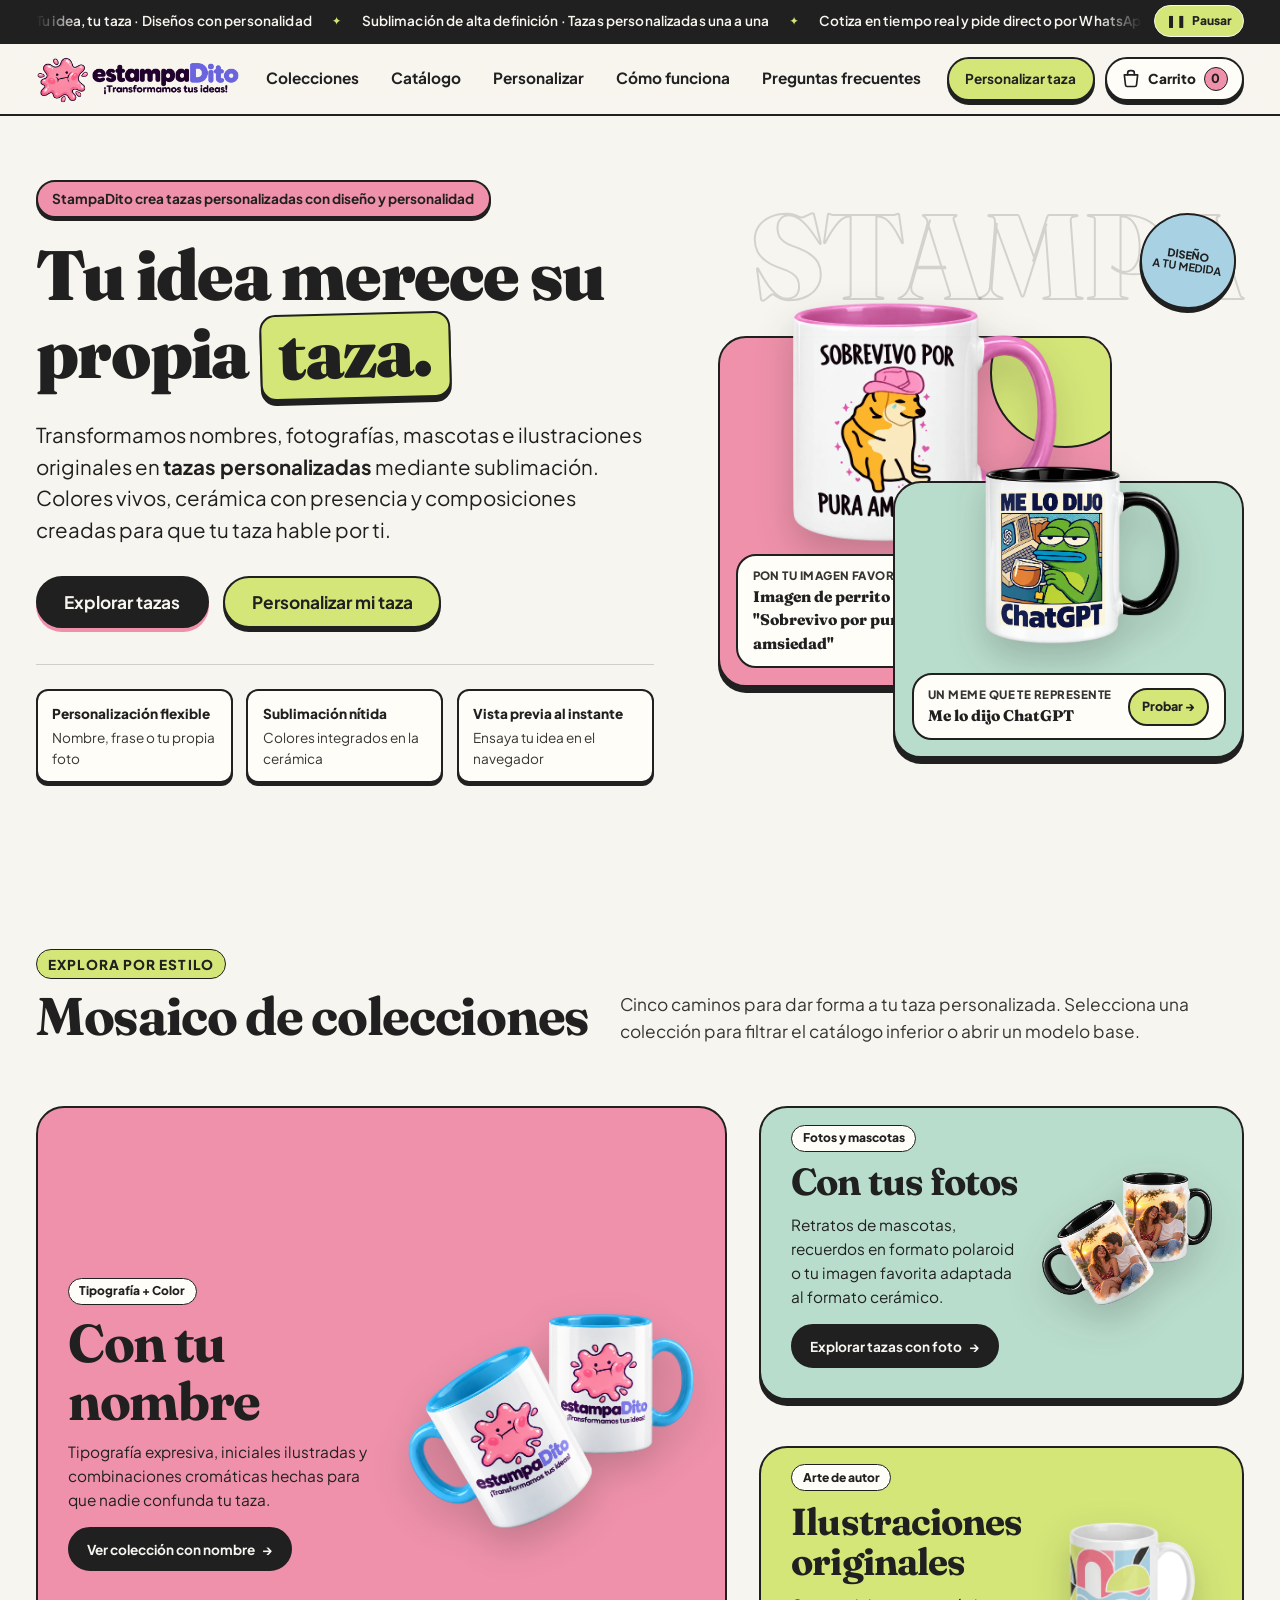
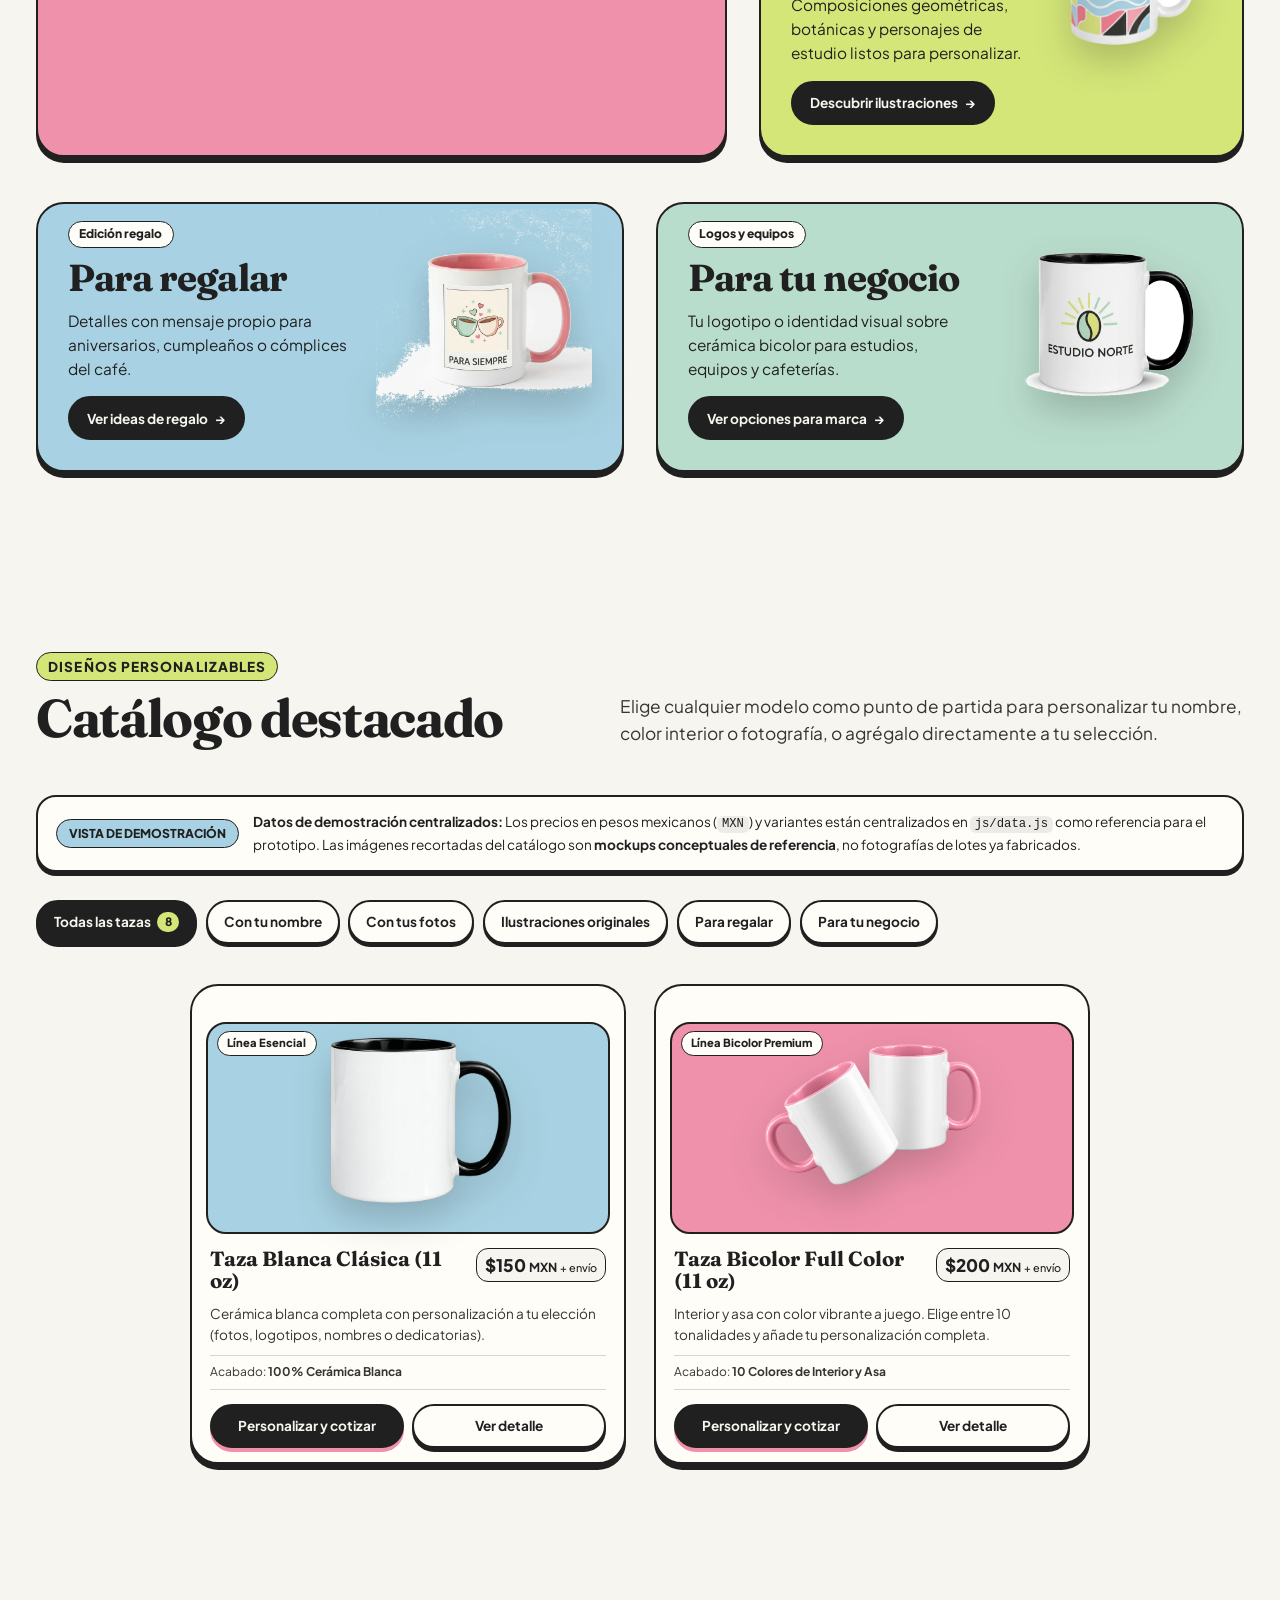
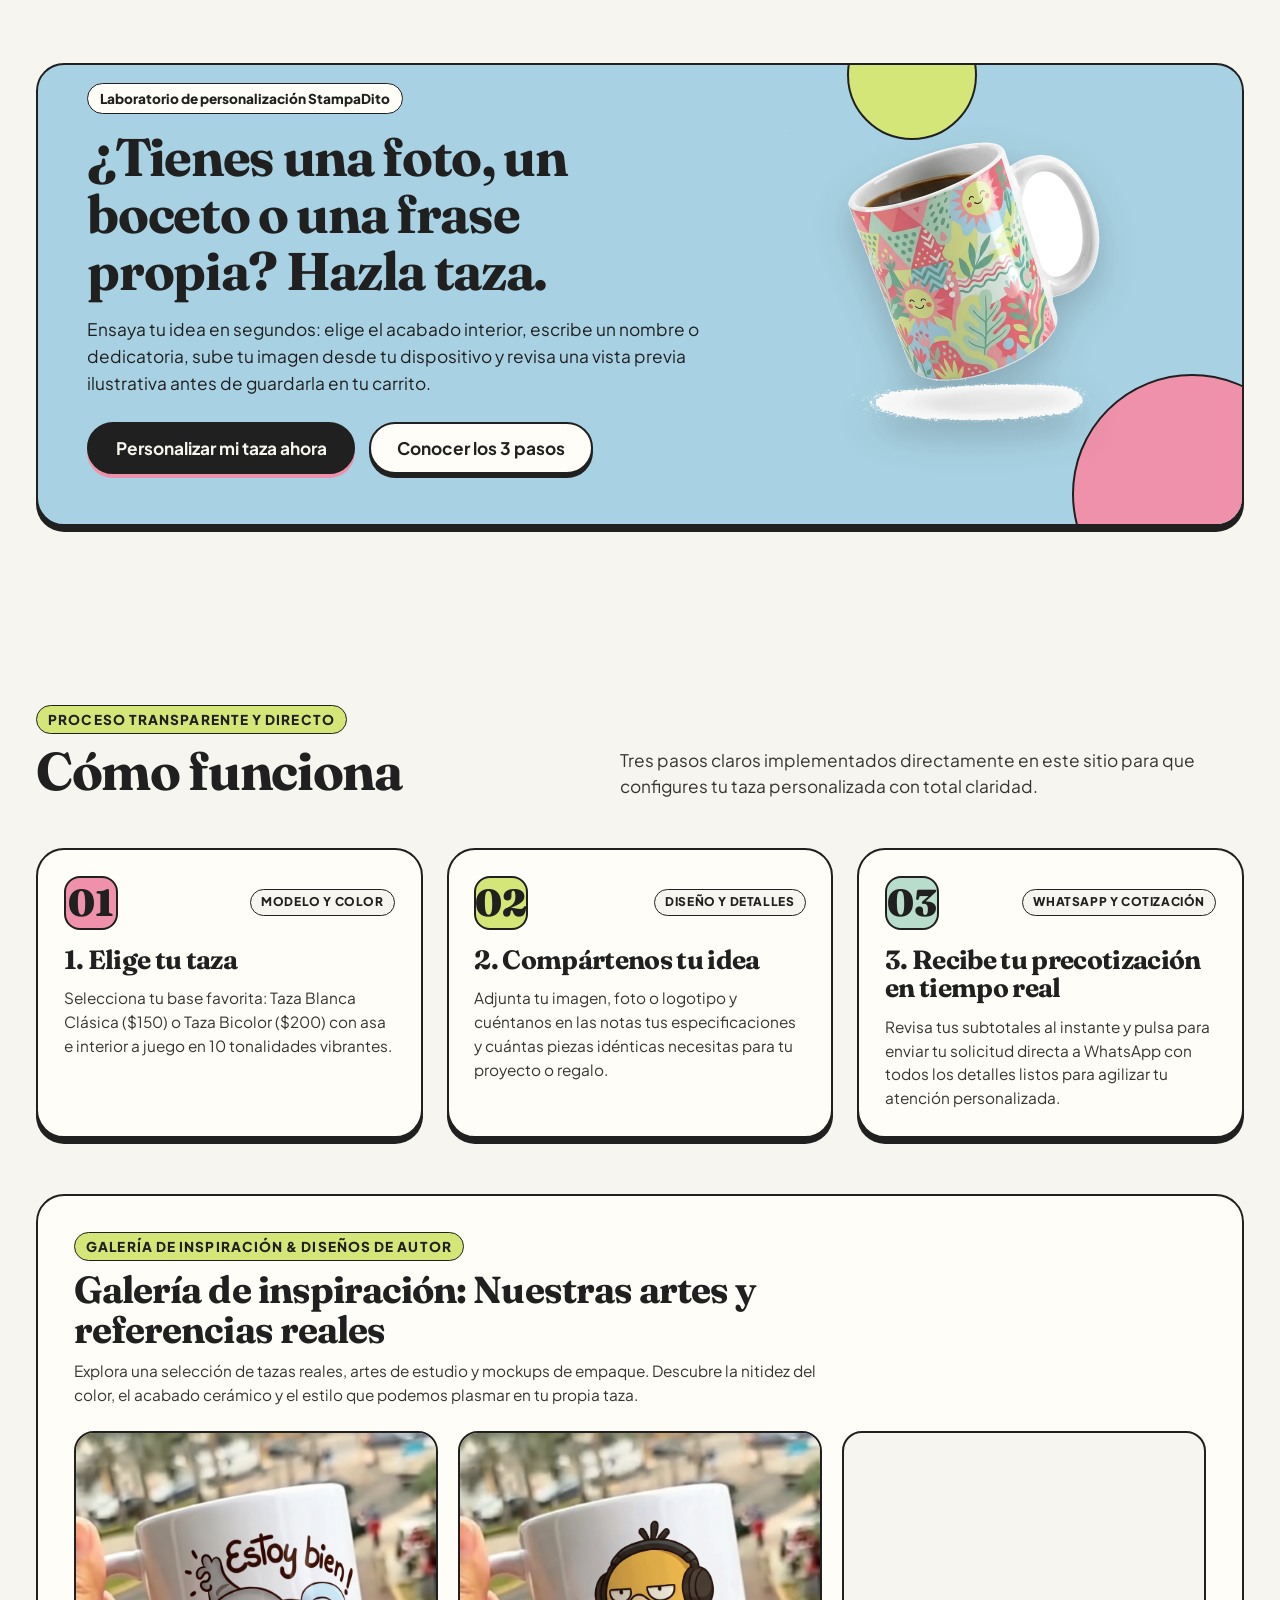
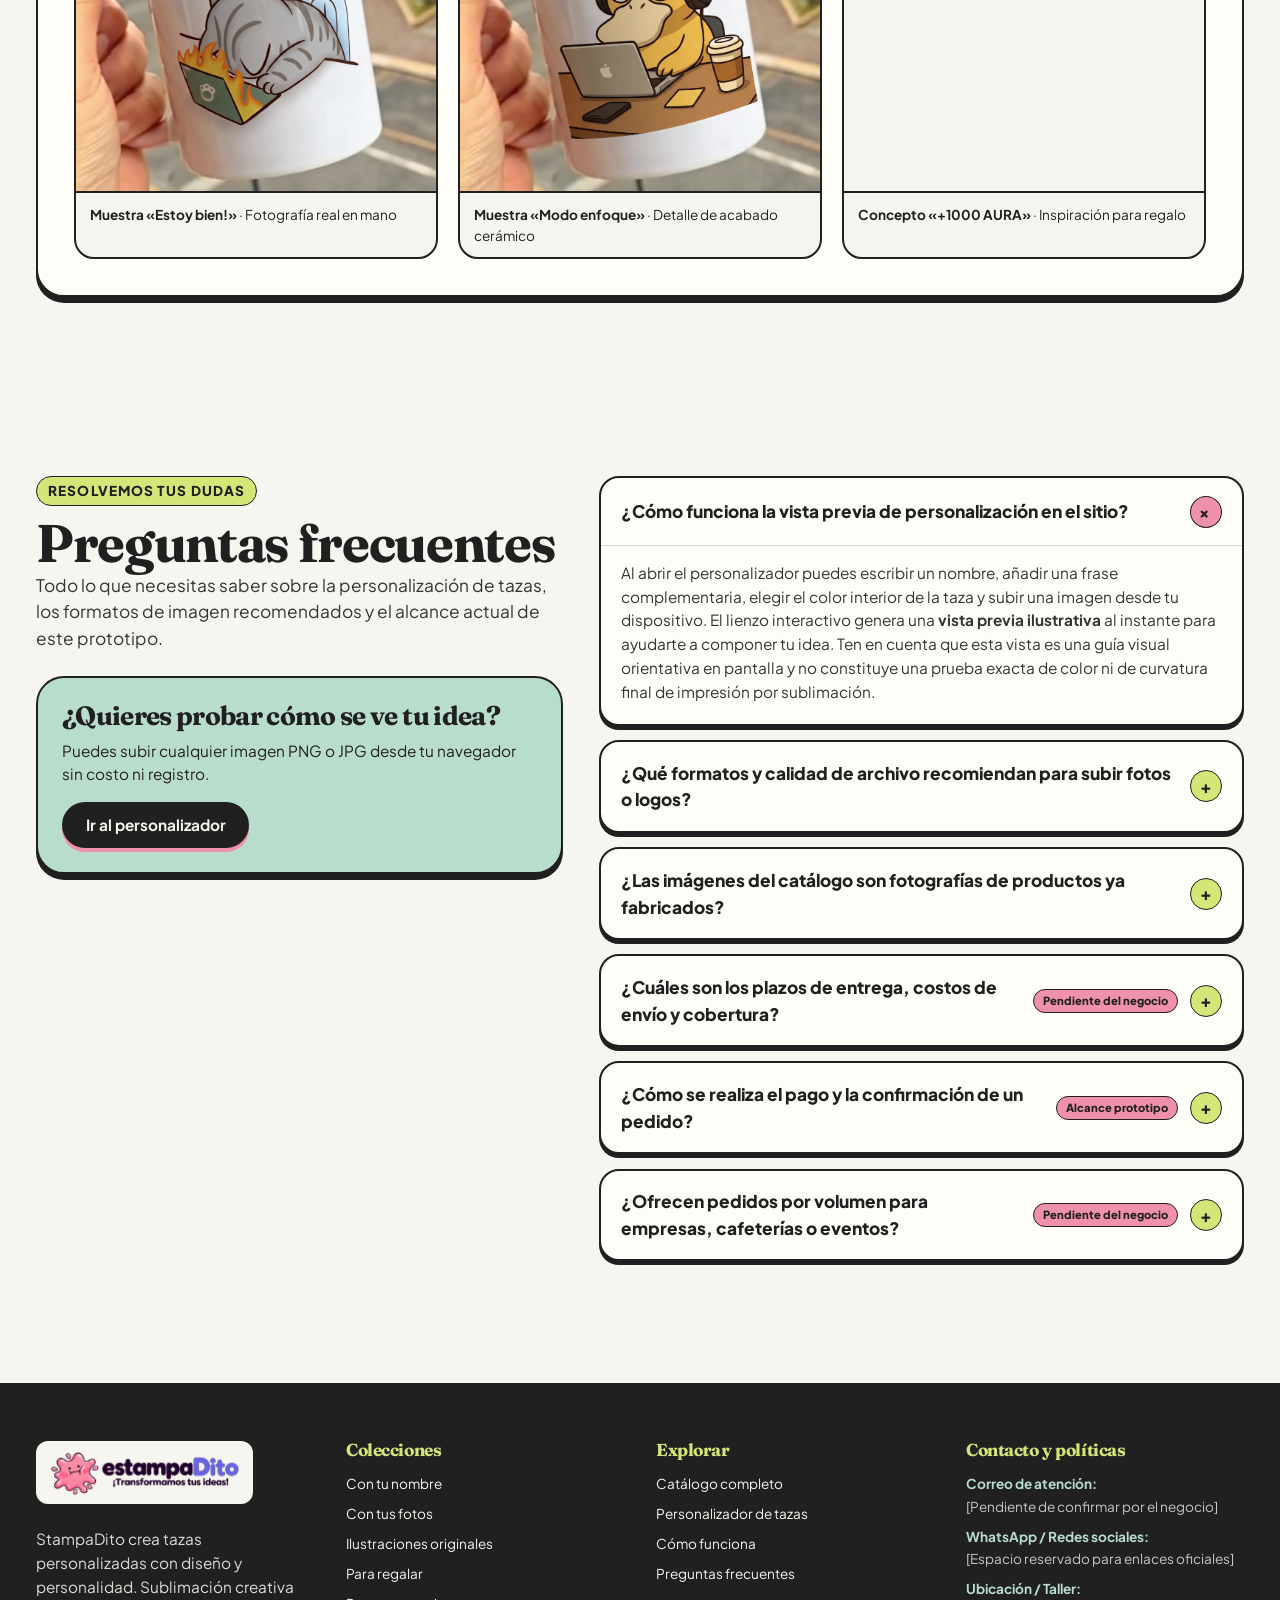
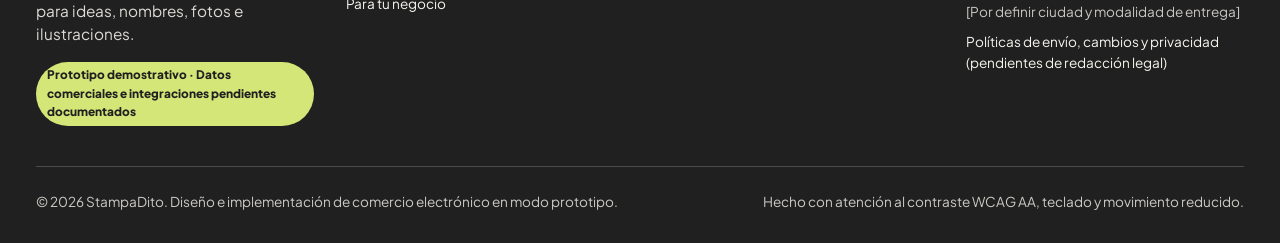
==== commit 221788a0: "Ajuste de personalizador de tazas, variantes de color, cotización por WhatsApp y optimización WebP" ====
--- a/index.html
+++ b/index.html
@@ -1,14 +1,16 @@
 <!DOCTYPE html>
 <html lang="es-MX" class="no-js">
+
 <head>
   <meta charset="UTF-8">
   <meta name="viewport" content="width=device-width, initial-scale=1.0">
   <title>StampaDito | Tazas personalizadas con diseño y personalidad</title>
-  <meta name="description" content="StampaDito crea tazas personalizadas mediante sublimación. Transforma nombres, fotos, mascotas e ilustraciones originales en tazas con personalidad.">
+  <meta name="description"
+    content="StampaDito crea tazas personalizadas mediante sublimación. Transforma nombres, fotos, mascotas e ilustraciones originales en tazas con personalidad.">
   <meta name="theme-color" content="#F7F5EF">
   <link rel="canonical" href="https://karlosmontoya91.github.io/stampaDito/">
   <link rel="icon" href="assets/favicon.svg" type="image/svg+xml">
-  <link rel="apple-touch-icon" href="assets/tazas-recortadas/taza-botanica-camila.png">
+  <link rel="apple-touch-icon" href="assets/tazas-recortadas/taza-botanica-camila.webp">
   <link rel="manifest" href="site.webmanifest">
 
   <!-- Open Graph / Metadatos sociales preparados para compartir en WhatsApp, redes y datos móviles -->
@@ -16,15 +18,19 @@
   <meta property="og:locale" content="es_MX">
   <meta property="og:site_name" content="StampaDito">
   <meta property="og:title" content="StampaDito | Tazas personalizadas con diseño y personalidad">
-  <meta property="og:description" content="Transformamos ideas, nombres, fotos e ilustraciones en tazas personalizadas mediante sublimación.">
+  <meta property="og:description"
+    content="Transformamos ideas, nombres, fotos e ilustraciones en tazas personalizadas mediante sublimación.">
   <meta property="og:url" content="https://karlosmontoya91.github.io/stampaDito/">
-  <meta property="og:image" content="https://karlosmontoya91.github.io/stampaDito/assets/tazas-recortadas/taza-botanica-camila.png">
+  <meta property="og:image"
+    content="https://karlosmontoya91.github.io/stampaDito/assets/tazas-recortadas/taza-botanica-camila.webp">
   <meta property="og:image:width" content="720">
   <meta property="og:image:height" content="720">
   <meta name="twitter:card" content="summary_large_image">
   <meta name="twitter:title" content="StampaDito | Tazas personalizadas con diseño y personalidad">
-  <meta name="twitter:description" content="Tazas personalizadas mediante sublimación con nombres, fotos e ilustraciones originales.">
-  <meta name="twitter:image" content="https://karlosmontoya91.github.io/stampaDito/assets/tazas-recortadas/taza-botanica-camila.png">
+  <meta name="twitter:description"
+    content="Tazas personalizadas mediante sublimación con nombres, fotos e ilustraciones originales.">
+  <meta name="twitter:image"
+    content="https://karlosmontoya91.github.io/stampaDito/assets/tazas-recortadas/taza-botanica-camila.webp">
 
   <!-- Marcador temprano para progresión con JS sin ocultar contenido si JS falla -->
   <script>document.documentElement.classList.replace('no-js', 'js');</script>
@@ -32,10 +38,12 @@
   <!-- Tipografías con soporte completo para español: Fraunces (títulos expresivos) y Plus Jakarta Sans (interfaz y lectura) -->
   <link rel="preconnect" href="https://fonts.googleapis.com">
   <link rel="preconnect" href="https://fonts.gstatic.com" crossorigin>
-  <link href="https://fonts.googleapis.com/css2?family=Fraunces:ital,opsz,wght@0,9..144,700..900;1,9..144,700&family=Plus+Jakarta+Sans:wght@400;500;600;700;800&display=swap" rel="stylesheet">
+  <link
+    href="https://fonts.googleapis.com/css2?family=Fraunces:ital,opsz,wght@0,9..144,700..900;1,9..144,700&family=Plus+Jakarta+Sans:wght@400;500;600;700;800&display=swap"
+    rel="stylesheet">
 
   <!-- Precarga de la imagen protagonista del Hero para optimizar LCP -->
-  <link rel="preload" as="image" href="assets/tazas-recortadas/taza-botanica-camila.png">
+  <link rel="preload" as="image" href="assets/tazas-recortadas/taza-botanica-camila.webp">
 
   <link rel="stylesheet" href="css/styles.css">
 
@@ -61,6 +69,7 @@
   }
   </script>
 </head>
+
 <body>
   <a class="skip-link" href="#contenido-principal">Saltar al contenido principal</a>
 
@@ -94,14 +103,8 @@
         </div>
       </div>
 
-      <button
-        type="button"
-        class="promo-bar__toggle"
-        id="promoToggleBtn"
-        aria-pressed="false"
-        aria-controls="promoTrack"
-        aria-label="Pausar animación de la cintilla promocional"
-      >
+      <button type="button" class="promo-bar__toggle" id="promoToggleBtn" aria-pressed="false"
+        aria-controls="promoTrack" aria-label="Pausar animación de la cintilla promocional">
         <span class="promo-bar__toggle-icon" aria-hidden="true" id="promoToggleIcon">❚❚</span>
         <span class="promo-bar__toggle-text" id="promoToggleText">Pausar</span>
       </button>
@@ -112,13 +115,7 @@
   <header class="site-header" id="siteHeader">
     <div class="container site-header__inner">
       <a href="#" class="site-header__brand" aria-label="StampaDito, ir al inicio">
-        <img
-          src="assets/logo-stampadito.svg"
-          alt="StampaDito"
-          width="210"
-          height="49"
-          class="site-header__logo"
-        >
+        <img src="assets/originales-derivados/logo_stampadito.png" alt="StampaDito" class="site-header__logo">
       </a>
 
       <nav class="site-nav" id="primaryNav" aria-label="Navegación principal">
@@ -132,38 +129,24 @@
       </nav>
 
       <div class="site-header__actions">
-        <button
-          type="button"
-          class="btn btn--sm btn--lime site-header__custom-btn"
-          data-open-customizer
-        >
+        <button type="button" class="btn btn--sm btn--lime site-header__custom-btn" data-open-customizer>
           Personalizar taza
         </button>
 
-        <button
-          type="button"
-          class="cart-trigger"
-          id="cartOpenBtn"
-          aria-label="Abrir carrito de compras"
-          aria-haspopup="dialog"
-          aria-controls="cartDialog"
-        >
+        <button type="button" class="cart-trigger" id="cartOpenBtn" aria-label="Abrir carrito de compras"
+          aria-haspopup="dialog" aria-controls="cartDialog">
           <svg class="cart-trigger__icon" width="20" height="20" viewBox="0 0 24 24" fill="none" aria-hidden="true">
-            <path d="M4 7H20L18.6 19.2C18.48 20.23 17.61 21 16.57 21H7.43C6.39 21 5.52 20.23 5.4 19.2L4 7Z" stroke="currentColor" stroke-width="2" stroke-linejoin="round"/>
-            <path d="M8 7V5C8 3.34 9.34 2 11 2H13C14.66 2 16 3.34 16 5V7" stroke="currentColor" stroke-width="2" stroke-linecap="round"/>
+            <path d="M4 7H20L18.6 19.2C18.48 20.23 17.61 21 16.57 21H7.43C6.39 21 5.52 20.23 5.4 19.2L4 7Z"
+              stroke="currentColor" stroke-width="2" stroke-linejoin="round" />
+            <path d="M8 7V5C8 3.34 9.34 2 11 2H13C14.66 2 16 3.34 16 5V7" stroke="currentColor" stroke-width="2"
+              stroke-linecap="round" />
           </svg>
           <span class="cart-trigger__label">Carrito</span>
           <span class="cart-trigger__badge" id="cartCountBadge" aria-live="polite">0</span>
         </button>
 
-        <button
-          type="button"
-          class="mobile-menu-btn"
-          id="mobileMenuBtn"
-          aria-expanded="false"
-          aria-controls="mobileMenuPanel"
-          aria-label="Abrir menú de navegación"
-        >
+        <button type="button" class="mobile-menu-btn" id="mobileMenuBtn" aria-expanded="false"
+          aria-controls="mobileMenuPanel" aria-label="Abrir menú de navegación">
           <span class="mobile-menu-btn__bar" aria-hidden="true"></span>
           <span class="mobile-menu-btn__bar" aria-hidden="true"></span>
           <span class="mobile-menu-btn__bar" aria-hidden="true"></span>
@@ -204,7 +187,9 @@
           </h1>
 
           <p class="hero__description">
-            Transformamos nombres, fotografías, mascotas e ilustraciones originales en <strong>tazas personalizadas</strong> mediante sublimación. Colores vivos, cerámica con presencia y composiciones creadas para que tu taza hable por ti.
+            Transformamos nombres, fotografías, mascotas e ilustraciones originales en <strong>tazas
+              personalizadas</strong> mediante sublimación. Colores vivos, cerámica con presencia y composiciones
+            creadas para que tu taza hable por ti.
           </p>
 
           <div class="hero__actions">
@@ -242,27 +227,17 @@
               <span class="hero-showcase__shape hero-showcase__shape--lime"></span>
             </div>
             <div class="hero-showcase__figure">
-              <img
-                src="assets/tazas-recortadas/taza-botanica-camila.png"
+              <img src="assets/originales-derivados/Taza rosa con perrito y ansiedad.webp"
                 alt="Mockup conceptual de taza personalizada blanca con ilustración botánica en rosa sandía, menta y lima con el nombre Camila"
-                width="720"
-                height="720"
-                fetchpriority="high"
-                decoding="async"
-                class="hero-showcase__img"
-              >
+                width="720" height="720" fetchpriority="high" decoding="async" class="hero-showcase__img">
             </div>
             <div class="hero-showcase__meta">
               <div>
-                <span class="hero-showcase__tag">Con tu nombre</span>
-                <p class="hero-showcase__name">Taza Botánica «Camila»</p>
+                <span class="hero-showcase__tag">Pon tu imagen favorita</span>
+                <p class="hero-showcase__name">Imagen de perrito "Sobrevivo por pura amsiedad"</p>
               </div>
-              <button
-                type="button"
-                class="hero-showcase__action"
-                data-customize-product="prod-botanica-nombre"
-                aria-label="Personalizar Taza Botánica y Nombre"
-              >
+              <button type="button" class="hero-showcase__action" data-customize-product="prod-botanica-nombre"
+                aria-label="Personalizar Taza Botánica y Nombre">
                 Personalizar →
               </button>
             </div>
@@ -272,26 +247,17 @@
           <div class="hero-showcase hero-showcase--secondary" data-parallax-depth="-0.025">
             <div class="hero-showcase__bg hero-showcase__bg--mint" aria-hidden="true"></div>
             <div class="hero-showcase__figure">
-              <img
-                src="assets/tazas-recortadas/taza-mascota-bruno.png"
+              <img src="assets/originales-derivados/Taza ChatGPT con rana y café.webp"
                 alt="Mockup conceptual de taza personalizada con interior verde menta e ilustración de perro con gafas y el nombre Bruno"
-                width="720"
-                height="720"
-                decoding="async"
-                class="hero-showcase__img"
-              >
+                width="720" height="720" decoding="async" class="hero-showcase__img">
             </div>
             <div class="hero-showcase__meta">
               <div>
-                <span class="hero-showcase__tag">Con tus fotos</span>
-                <p class="hero-showcase__name">Club Mascota «Bruno»</p>
+                <span class="hero-showcase__tag">Un meme que te represente</span>
+                <p class="hero-showcase__name">Me lo dijo ChatGPT</p>
               </div>
-              <button
-                type="button"
-                class="hero-showcase__action"
-                data-customize-product="prod-retrato-mascota"
-                aria-label="Personalizar Taza Club Mascota"
-              >
+              <button type="button" class="hero-showcase__action" data-customize-product="prod-retrato-mascota"
+                aria-label="Personalizar Taza Club Mascota">
                 Probar →
               </button>
             </div>
@@ -315,7 +281,8 @@
             <h2 id="collections-title" class="section-title">Mosaico de colecciones</h2>
           </div>
           <p class="section-lead">
-            Cinco caminos para dar forma a tu taza personalizada. Selecciona una colección para filtrar el catálogo inferior o abrir un modelo base.
+            Cinco caminos para dar forma a tu taza personalizada. Selecciona una colección para filtrar el catálogo
+            inferior o abrir un modelo base.
           </p>
         </div>
 
@@ -327,22 +294,17 @@
             <div class="bento-card__content">
               <span class="bento-card__badge">Tipografía + Color</span>
               <h3 class="bento-card__title">Con tu nombre</h3>
-              <p class="bento-card__desc">Tipografía expresiva, iniciales ilustradas y combinaciones cromáticas hechas para que nadie confunda tu taza.</p>
+              <p class="bento-card__desc">Tipografía expresiva, iniciales ilustradas y combinaciones cromáticas hechas
+                para que nadie confunda tu taza.</p>
               <a href="#catalogo" class="bento-card__link" data-filter-collection="con-tu-nombre">
                 <span>Ver colección con nombre</span>
                 <span aria-hidden="true">→</span>
               </a>
             </div>
             <div class="bento-card__media">
-              <img
-                src="assets/tazas-recortadas/taza-nombre-mateo.png"
-                alt="Taza personalizada con monograma geométrico M y nombre Mateo en colores vivos"
-                width="720"
-                height="720"
-                loading="lazy"
-                decoding="async"
-                class="bento-card__img"
-              >
+              <img src="assets/originales-derivados/Tazas estampaDito con mascota rosa.webp"
+                alt="Taza personalizada con monograma geométrico M y nombre Mateo en colores vivos" width="720"
+                height="720" loading="lazy" decoding="async" class="bento-card__img">
             </div>
           </article>
 
@@ -351,22 +313,17 @@
             <div class="bento-card__content">
               <span class="bento-card__badge">Fotos y mascotas</span>
               <h3 class="bento-card__title">Con tus fotos</h3>
-              <p class="bento-card__desc">Retratos de mascotas, recuerdos en formato polaroid o tu imagen favorita adaptada al formato cerámico.</p>
+              <p class="bento-card__desc">Retratos de mascotas, recuerdos en formato polaroid o tu imagen favorita
+                adaptada al formato cerámico.</p>
               <a href="#catalogo" class="bento-card__link" data-filter-collection="con-tus-fotos">
                 <span>Explorar tazas con foto</span>
                 <span aria-hidden="true">→</span>
               </a>
             </div>
             <div class="bento-card__media">
-              <img
-                src="assets/tazas-recortadas/taza-mascota-bruno.png"
-                alt="Taza personalizada con retrato ilustrado de mascota Bruno y asa color menta"
-                width="720"
-                height="720"
-                loading="lazy"
-                decoding="async"
-                class="bento-card__img"
-              >
+              <img src="assets/originales-derivados/Tazas románticas al atardecer.webp"
+                alt="Taza personalizada con retrato ilustrado de mascota Bruno y asa color menta" width="720"
+                height="720" loading="lazy" decoding="async" class="bento-card__img">
             </div>
           </article>
 
@@ -375,22 +332,17 @@
             <div class="bento-card__content">
               <span class="bento-card__badge">Arte de autor</span>
               <h3 class="bento-card__title">Ilustraciones originales</h3>
-              <p class="bento-card__desc">Composiciones geométricas, botánicas y personajes de estudio listos para personalizar.</p>
+              <p class="bento-card__desc">Composiciones geométricas, botánicas y personajes de estudio listos para
+                personalizar.</p>
               <a href="#catalogo" class="bento-card__link" data-filter-collection="ilustraciones-originales">
                 <span>Descubrir ilustraciones</span>
                 <span aria-hidden="true">→</span>
               </a>
             </div>
             <div class="bento-card__media">
-              <img
-                src="assets/tazas-recortadas/taza-geometria-color.png"
-                alt="Taza personalizada con patrón geométrico contemporáneo en rosa, lima, azul y negro"
-                width="720"
-                height="720"
-                loading="lazy"
-                decoding="async"
-                class="bento-card__img"
-              >
+              <img src="assets/tazas-recortadas/taza-geometria-color.webp"
+                alt="Taza personalizada con patrón geométrico contemporáneo en rosa, lima, azul y negro" width="720"
+                height="720" loading="lazy" decoding="async" class="bento-card__img">
             </div>
           </article>
 
@@ -399,22 +351,17 @@
             <div class="bento-card__content">
               <span class="bento-card__badge">Edición regalo</span>
               <h3 class="bento-card__title">Para regalar</h3>
-              <p class="bento-card__desc">Detalles con mensaje propio para aniversarios, cumpleaños o cómplices del café.</p>
+              <p class="bento-card__desc">Detalles con mensaje propio para aniversarios, cumpleaños o cómplices del
+                café.</p>
               <a href="#catalogo" class="bento-card__link" data-filter-collection="para-regalar">
                 <span>Ver ideas de regalo</span>
                 <span aria-hidden="true">→</span>
               </a>
             </div>
             <div class="bento-card__media">
-              <img
-                src="assets/tazas-recortadas/taza-regalo-polaroid.png"
-                alt="Taza personalizada estilo polaroid con dos tazas brindando y frase Para Siempre"
-                width="720"
-                height="720"
-                loading="lazy"
-                decoding="async"
-                class="bento-card__img"
-              >
+              <img src="assets/tazas-recortadas/taza-regalo-polaroid.webp"
+                alt="Taza personalizada estilo polaroid con dos tazas brindando y frase Para Siempre" width="720"
+                height="720" loading="lazy" decoding="async" class="bento-card__img">
             </div>
           </article>
 
@@ -423,22 +370,17 @@
             <div class="bento-card__content">
               <span class="bento-card__badge">Logos y equipos</span>
               <h3 class="bento-card__title">Para tu negocio</h3>
-              <p class="bento-card__desc">Tu logotipo o identidad visual sobre cerámica bicolor para estudios, equipos y cafeterías.</p>
+              <p class="bento-card__desc">Tu logotipo o identidad visual sobre cerámica bicolor para estudios, equipos y
+                cafeterías.</p>
               <a href="#catalogo" class="bento-card__link" data-filter-collection="para-tu-negocio">
                 <span>Ver opciones para marca</span>
                 <span aria-hidden="true">→</span>
               </a>
             </div>
             <div class="bento-card__media">
-              <img
-                src="assets/tazas-recortadas/taza-negocio-estudio.png"
-                alt="Taza personalizada con asa e interior negro y emblema de Estudio Norte"
-                width="720"
-                height="720"
-                loading="lazy"
-                decoding="async"
-                class="bento-card__img"
-              >
+              <img src="assets/tazas-recortadas/taza-negocio-estudio.webp"
+                alt="Taza personalizada con asa e interior negro y emblema de Estudio Norte" width="720" height="720"
+                loading="lazy" decoding="async" class="bento-card__img">
             </div>
           </article>
         </div>
@@ -454,7 +396,8 @@
             <h2 id="catalog-title" class="section-title">Catálogo destacado</h2>
           </div>
           <p class="section-lead">
-            Elige cualquier modelo como punto de partida para personalizar tu nombre, color interior o fotografía, o agrégalo directamente a tu selección.
+            Elige cualquier modelo como punto de partida para personalizar tu nombre, color interior o fotografía, o
+            agrégalo directamente a tu selección.
           </p>
         </div>
 
@@ -462,12 +405,16 @@
         <div class="demo-callout reveal-item" role="note" aria-label="Aviso sobre datos de demostración">
           <div class="demo-callout__badge">Vista de demostración</div>
           <p class="demo-callout__text">
-            <strong>Datos de demostración centralizados:</strong> Los precios en pesos mexicanos (<code>MXN</code>) y variantes están centralizados en <code>js/data.js</code> como referencia para el prototipo. Las imágenes recortadas del catálogo son <strong>mockups conceptuales de referencia</strong>, no fotografías de lotes ya fabricados.
+            <strong>Datos de demostración centralizados:</strong> Los precios en pesos mexicanos (<code>MXN</code>) y
+            variantes están centralizados en <code>js/data.js</code> como referencia para el prototipo. Las imágenes
+            recortadas del catálogo son <strong>mockups conceptuales de referencia</strong>, no fotografías de lotes ya
+            fabricados.
           </p>
         </div>
 
         <!-- Controles de filtrado por colección -->
-        <div class="catalog-filters reveal-item" role="toolbar" aria-label="Filtrar catálogo por colección" id="catalogFilterBar">
+        <div class="catalog-filters reveal-item" role="toolbar" aria-label="Filtrar catálogo por colección"
+          id="catalogFilterBar">
           <button type="button" class="filter-chip is-active" data-filter="all" aria-pressed="true">
             Todas las tazas <span class="filter-chip__count">8</span>
           </button>
@@ -488,376 +435,80 @@
           </button>
         </div>
 
-        <!-- Grid de productos (con contenido inicial en HTML para SEO/sin-JS y enriquecido por JS) -->
-        <div class="product-grid" id="productGrid" aria-live="polite">
-          <!-- Producto 1 -->
-          <article class="product-card product-card--pink" data-product-id="prod-botanica-nombre" data-collection="con-tu-nombre">
+        <!-- Grid de productos oficial (Taza Blanca $150 y Taza Bicolor $200) -->
+        <div class="product-grid" id="productGrid" aria-live="polite"
+          style="grid-template-columns: repeat(auto-fit, minmax(320px, 1fr)); max-width: 900px; margin-inline: auto;">
+          <!-- Producto 1: Taza Blanca Clásica -->
+          <article class="product-card product-card--sky" data-product-id="taza-blanca-clasica" data-collection="all">
             <div class="product-card__stage">
               <div class="product-card__bg" aria-hidden="true"></div>
-              <span class="product-card__category">Con tu nombre</span>
-              <span class="product-card__mockup-tag" title="Imagen conceptual de referencia">Mockup conceptual</span>
+              <span class="product-card__category">Línea Esencial</span>
               <div class="product-card__img-wrap">
-                <img
-                  src="assets/tazas-recortadas/taza-botanica-camila.png"
-                  alt="Taza personalizada modelo Botánica y Nombre con diseño floral moderno y el texto Camila"
-                  width="720"
-                  height="720"
-                  loading="lazy"
-                  decoding="async"
-                  class="product-card__img"
-                >
+                <img src="assets/originales-derivados/Taza blanca con interior y asa negras.webp"
+                  alt="Taza personalizada de cerámica blanca clásica de 11 oz" width="720" height="720" loading="lazy"
+                  decoding="async" class="product-card__img">
               </div>
             </div>
             <div class="product-card__body">
               <div class="product-card__header">
                 <h3 class="product-card__title">
-                  <button type="button" class="product-card__title-btn" data-view-product="prod-botanica-nombre">
-                    Taza Botánica &amp; Nombre
+                  <button type="button" class="product-card__title-btn" data-view-product="taza-blanca-clasica">
+                    Taza Blanca Clásica (11 oz)
                   </button>
                 </h3>
-                <p class="product-card__price" data-price-display>$220 <span class="product-card__currency">MXN</span></p>
+                <p class="product-card__price" data-price-display>$150 <span class="product-card__currency">MXN</span>
+                  <small style="font-size: 0.68rem; font-weight: 500;">+ envío</small>
+                </p>
               </div>
-              <p class="product-card__desc">Composición de hojas abstractas y arco geométrico con tu nombre en tipografía de alto impacto.</p>
-              <div class="product-card__variants" role="group" aria-label="Variantes de color para Taza Botánica y Nombre">
-                <span class="product-card__variant-label">Acabado: <strong data-variant-name>Blanca clásica (11 oz)</strong></span>
-                <div class="variant-swatches">
-                  <button type="button" class="swatch is-selected" data-variant-id="blanca-11oz" style="--swatch-color: #FFFFFF" aria-label="Blanca clásica (11 oz)" aria-pressed="true"></button>
-                  <button type="button" class="swatch" data-variant-id="rosa-11oz" style="--swatch-color: #EF91AA" aria-label="Interior y asa Rosa (11 oz)" aria-pressed="false"></button>
-                  <button type="button" class="swatch" data-variant-id="menta-11oz" style="--swatch-color: #B9DDCC" aria-label="Interior y asa Menta (11 oz)" aria-pressed="false"></button>
-                </div>
+              <p class="product-card__desc">Cerámica blanca completa con personalización a tu elección (fotos,
+                logotipos, nombres o dedicatorias).</p>
+              <div class="product-card__variants" role="group" aria-label="Acabado de Taza Blanca">
+                <span class="product-card__variant-label">Acabado: <strong>100% Cerámica Blanca</strong></span>
               </div>
               <div class="product-card__actions">
-                <button type="button" class="btn btn--primary btn--sm" data-customize-product="prod-botanica-nombre">
-                  Personalizar
+                <button type="button" class="btn btn--primary btn--sm" data-customize-product="taza-blanca-clasica">
+                  Personalizar y cotizar
                 </button>
-                <button type="button" class="btn btn--outline btn--sm" data-view-product="prod-botanica-nombre">
+                <button type="button" class="btn btn--outline btn--sm" data-view-product="taza-blanca-clasica">
                   Ver detalle
                 </button>
               </div>
             </div>
           </article>
 
-          <!-- Producto 2 -->
-          <article class="product-card product-card--sky" data-product-id="prod-monograma-editorial" data-collection="con-tu-nombre">
+          <!-- Producto 2: Taza Bicolor Full Color -->
+          <article class="product-card product-card--pink" data-product-id="taza-bicolor-fullcolor"
+            data-collection="all">
             <div class="product-card__stage">
               <div class="product-card__bg" aria-hidden="true"></div>
-              <span class="product-card__category">Con tu nombre</span>
-              <span class="product-card__mockup-tag" title="Imagen conceptual de referencia">Mockup conceptual</span>
+              <span class="product-card__category">Línea Bicolor Premium</span>
               <div class="product-card__img-wrap">
-                <img
-                  src="assets/tazas-recortadas/taza-nombre-mateo.png"
-                  alt="Taza personalizada Monograma Editorial con la letra M ilustrada y el nombre Mateo"
-                  width="720"
-                  height="720"
-                  loading="lazy"
-                  decoding="async"
-                  class="product-card__img"
-                >
+                <img src="assets/originales-derivados/Tazas de cerámica rosa sobre fondo transparente.webp"
+                  alt="Taza personalizada bicolor con asa e interior a juego" width="720" height="720" loading="lazy"
+                  decoding="async" class="product-card__img">
               </div>
             </div>
             <div class="product-card__body">
               <div class="product-card__header">
                 <h3 class="product-card__title">
-                  <button type="button" class="product-card__title-btn" data-view-product="prod-monograma-editorial">
-                    Taza Monograma Editorial
+                  <button type="button" class="product-card__title-btn" data-view-product="taza-bicolor-fullcolor">
+                    Taza Bicolor Full Color (11 oz)
                   </button>
                 </h3>
-                <p class="product-card__price" data-price-display>$220 <span class="product-card__currency">MXN</span></p>
+                <p class="product-card__price" data-price-display>$200 <span class="product-card__currency">MXN</span>
+                  <small style="font-size: 0.68rem; font-weight: 500;">+ envío</small>
+                </p>
               </div>
-              <p class="product-card__desc">Inicial capitular ilustrada con recortes botánicos y tu nombre completo al pie.</p>
-              <div class="product-card__variants" role="group" aria-label="Variantes de color para Taza Monograma Editorial">
-                <span class="product-card__variant-label">Acabado: <strong data-variant-name>Blanca clásica (11 oz)</strong></span>
-                <div class="variant-swatches">
-                  <button type="button" class="swatch is-selected" data-variant-id="blanca-11oz" style="--swatch-color: #FFFFFF" aria-label="Blanca clásica (11 oz)" aria-pressed="true"></button>
-                  <button type="button" class="swatch" data-variant-id="cielo-11oz" style="--swatch-color: #A8D2E3" aria-label="Interior y asa Azul Cielo (11 oz)" aria-pressed="false"></button>
-                </div>
+              <p class="product-card__desc">Interior y asa con color vibrante a juego. Elige entre 10 tonalidades y
+                añade tu personalización completa.</p>
+              <div class="product-card__variants" role="group" aria-label="Acabado de Taza Bicolor">
+                <span class="product-card__variant-label">Acabado: <strong>10 Colores de Interior y Asa</strong></span>
               </div>
               <div class="product-card__actions">
-                <button type="button" class="btn btn--primary btn--sm" data-customize-product="prod-monograma-editorial">
-                  Personalizar
+                <button type="button" class="btn btn--primary btn--sm" data-customize-product="taza-bicolor-fullcolor">
+                  Personalizar y cotizar
                 </button>
-                <button type="button" class="btn btn--outline btn--sm" data-view-product="prod-monograma-editorial">
-                  Ver detalle
-                </button>
-              </div>
-            </div>
-          </article>
-
-          <!-- Producto 3 -->
-          <article class="product-card product-card--mint" data-product-id="prod-retrato-mascota" data-collection="con-tus-fotos">
-            <div class="product-card__stage">
-              <div class="product-card__bg" aria-hidden="true"></div>
-              <span class="product-card__category">Con tus fotos</span>
-              <span class="product-card__mockup-tag" title="Imagen conceptual de referencia">Mockup conceptual</span>
-              <div class="product-card__img-wrap">
-                <img
-                  src="assets/tazas-recortadas/taza-mascota-bruno.png"
-                  alt="Taza personalizada Club Mascota con interior verde menta, retrato de perro con gafas y texto Bruno"
-                  width="720"
-                  height="720"
-                  loading="lazy"
-                  decoding="async"
-                  class="product-card__img"
-                >
-              </div>
-            </div>
-            <div class="product-card__body">
-              <div class="product-card__header">
-                <h3 class="product-card__title">
-                  <button type="button" class="product-card__title-btn" data-view-product="prod-retrato-mascota">
-                    Taza Club Mascota
-                  </button>
-                </h3>
-                <p class="product-card__price" data-price-display>$250 <span class="product-card__currency">MXN</span></p>
-              </div>
-              <p class="product-card__desc">Medallón gráfico bicolor para lucir la foto o retrato de tu compañero inseparable junto a su nombre.</p>
-              <div class="product-card__variants" role="group" aria-label="Variantes de color para Taza Club Mascota">
-                <span class="product-card__variant-label">Acabado: <strong data-variant-name>Interior y asa Menta (11 oz)</strong></span>
-                <div class="variant-swatches">
-                  <button type="button" class="swatch is-selected" data-variant-id="menta-11oz" style="--swatch-color: #B9DDCC" aria-label="Interior y asa Menta (11 oz)" aria-pressed="true"></button>
-                  <button type="button" class="swatch" data-variant-id="blanca-11oz" style="--swatch-color: #FFFFFF" aria-label="Blanca clásica (11 oz)" aria-pressed="false"></button>
-                  <button type="button" class="swatch" data-variant-id="cielo-11oz" style="--swatch-color: #A8D2E3" aria-label="Interior y asa Azul Cielo (11 oz)" aria-pressed="false"></button>
-                </div>
-              </div>
-              <div class="product-card__actions">
-                <button type="button" class="btn btn--primary btn--sm" data-customize-product="prod-retrato-mascota">
-                  Personalizar
-                </button>
-                <button type="button" class="btn btn--outline btn--sm" data-view-product="prod-retrato-mascota">
-                  Ver detalle
-                </button>
-              </div>
-            </div>
-          </article>
-
-          <!-- Producto 4 -->
-          <article class="product-card product-card--lime" data-product-id="prod-geometria-sol" data-collection="ilustraciones-originales">
-            <div class="product-card__stage">
-              <div class="product-card__bg" aria-hidden="true"></div>
-              <span class="product-card__category">Ilustraciones originales</span>
-              <span class="product-card__mockup-tag" title="Imagen conceptual de referencia">Mockup conceptual</span>
-              <div class="product-card__img-wrap">
-                <img
-                  src="assets/tazas-recortadas/taza-geometria-color.png"
-                  alt="Taza personalizada Arquitectura de Color con bloques geométricos en rosa, lima, azul y negro"
-                  width="720"
-                  height="720"
-                  loading="lazy"
-                  decoding="async"
-                  class="product-card__img"
-                >
-              </div>
-            </div>
-            <div class="product-card__body">
-              <div class="product-card__header">
-                <h3 class="product-card__title">
-                  <button type="button" class="product-card__title-btn" data-view-product="prod-geometria-sol">
-                    Taza Arquitectura de Color
-                  </button>
-                </h3>
-                <p class="product-card__price" data-price-display>$210 <span class="product-card__currency">MXN</span></p>
-              </div>
-              <p class="product-card__desc">Mosaico envolvente de arcos, ondas y bloques contrastados con opción de añadir dedicatoria.</p>
-              <div class="product-card__variants" role="group" aria-label="Variantes de color para Taza Arquitectura de Color">
-                <span class="product-card__variant-label">Acabado: <strong data-variant-name>Blanca clásica (11 oz)</strong></span>
-                <div class="variant-swatches">
-                  <button type="button" class="swatch is-selected" data-variant-id="blanca-11oz" style="--swatch-color: #FFFFFF" aria-label="Blanca clásica (11 oz)" aria-pressed="true"></button>
-                  <button type="button" class="swatch" data-variant-id="negra-11oz" style="--swatch-color: #202020" aria-label="Interior y asa Negro Suave (11 oz)" aria-pressed="false"></button>
-                </div>
-              </div>
-              <div class="product-card__actions">
-                <button type="button" class="btn btn--primary btn--sm" data-customize-product="prod-geometria-sol">
-                  Personalizar
-                </button>
-                <button type="button" class="btn btn--outline btn--sm" data-view-product="prod-geometria-sol">
-                  Ver detalle
-                </button>
-              </div>
-            </div>
-          </article>
-
-          <!-- Producto 5 -->
-          <article class="product-card product-card--sky" data-product-id="prod-gatito-jardin" data-collection="ilustraciones-originales">
-            <div class="product-card__stage">
-              <div class="product-card__bg" aria-hidden="true"></div>
-              <span class="product-card__category">Ilustraciones originales</span>
-              <span class="product-card__mockup-tag" title="Imagen conceptual de referencia">Mockup conceptual</span>
-              <div class="product-card__img-wrap">
-                <img
-                  src="assets/tazas-recortadas/taza-ilustracion-gatito.png"
-                  alt="Taza personalizada Michi en el Jardín con asa azul cielo e ilustración de gato negro entre flores"
-                  width="720"
-                  height="720"
-                  loading="lazy"
-                  decoding="async"
-                  class="product-card__img"
-                >
-              </div>
-            </div>
-            <div class="product-card__body">
-              <div class="product-card__header">
-                <h3 class="product-card__title">
-                  <button type="button" class="product-card__title-btn" data-view-product="prod-gatito-jardin">
-                    Taza Michi en el Jardín
-                  </button>
-                </h3>
-                <p class="product-card__price" data-price-display>$235 <span class="product-card__currency">MXN</span></p>
-              </div>
-              <p class="product-card__desc">Ilustración original de gato curioso rodeado de flores gráficas en rosa sandía y hojas lima.</p>
-              <div class="product-card__variants" role="group" aria-label="Variantes de color para Taza Michi en el Jardín">
-                <span class="product-card__variant-label">Acabado: <strong data-variant-name>Interior y asa Azul Cielo (11 oz)</strong></span>
-                <div class="variant-swatches">
-                  <button type="button" class="swatch is-selected" data-variant-id="cielo-11oz" style="--swatch-color: #A8D2E3" aria-label="Interior y asa Azul Cielo (11 oz)" aria-pressed="true"></button>
-                  <button type="button" class="swatch" data-variant-id="rosa-11oz" style="--swatch-color: #EF91AA" aria-label="Interior y asa Rosa (11 oz)" aria-pressed="false"></button>
-                  <button type="button" class="swatch" data-variant-id="blanca-11oz" style="--swatch-color: #FFFFFF" aria-label="Blanca clásica (11 oz)" aria-pressed="false"></button>
-                </div>
-              </div>
-              <div class="product-card__actions">
-                <button type="button" class="btn btn--primary btn--sm" data-customize-product="prod-gatito-jardin">
-                  Personalizar
-                </button>
-                <button type="button" class="btn btn--outline btn--sm" data-view-product="prod-gatito-jardin">
-                  Ver detalle
-                </button>
-              </div>
-            </div>
-          </article>
-
-          <!-- Producto 6 -->
-          <article class="product-card product-card--pink" data-product-id="prod-polaroid-regalo" data-collection="para-regalar">
-            <div class="product-card__stage">
-              <div class="product-card__bg" aria-hidden="true"></div>
-              <span class="product-card__category">Para regalar</span>
-              <span class="product-card__mockup-tag" title="Imagen conceptual de referencia">Mockup conceptual</span>
-              <div class="product-card__img-wrap">
-                <img
-                  src="assets/tazas-recortadas/taza-regalo-polaroid.png"
-                  alt="Taza personalizada Instante Polaroid con interior rosa e ilustración de dos tazas brindando con texto Para Siempre"
-                  width="720"
-                  height="720"
-                  loading="lazy"
-                  decoding="async"
-                  class="product-card__img"
-                >
-              </div>
-            </div>
-            <div class="product-card__body">
-              <div class="product-card__header">
-                <h3 class="product-card__title">
-                  <button type="button" class="product-card__title-btn" data-view-product="prod-polaroid-regalo">
-                    Taza Instante Polaroid
-                  </button>
-                </h3>
-                <p class="product-card__price" data-price-display>$245 <span class="product-card__currency">MXN</span></p>
-              </div>
-              <p class="product-card__desc">Marco tipo instantánea para subir tu fotografía especial o conservar la ilustración de brindis con tu frase.</p>
-              <div class="product-card__variants" role="group" aria-label="Variantes de color para Taza Instante Polaroid">
-                <span class="product-card__variant-label">Acabado: <strong data-variant-name>Interior y asa Rosa (11 oz)</strong></span>
-                <div class="variant-swatches">
-                  <button type="button" class="swatch is-selected" data-variant-id="rosa-11oz" style="--swatch-color: #EF91AA" aria-label="Interior y asa Rosa (11 oz)" aria-pressed="true"></button>
-                  <button type="button" class="swatch" data-variant-id="blanca-11oz" style="--swatch-color: #FFFFFF" aria-label="Blanca clásica (11 oz)" aria-pressed="false"></button>
-                  <button type="button" class="swatch" data-variant-id="menta-11oz" style="--swatch-color: #B9DDCC" aria-label="Interior y asa Menta (11 oz)" aria-pressed="false"></button>
-                </div>
-              </div>
-              <div class="product-card__actions">
-                <button type="button" class="btn btn--primary btn--sm" data-customize-product="prod-polaroid-regalo">
-                  Personalizar
-                </button>
-                <button type="button" class="btn btn--outline btn--sm" data-view-product="prod-polaroid-regalo">
-                  Ver detalle
-                </button>
-              </div>
-            </div>
-          </article>
-
-          <!-- Producto 7 -->
-          <article class="product-card product-card--mint" data-product-id="prod-identidad-estudio" data-collection="para-tu-negocio">
-            <div class="product-card__stage">
-              <div class="product-card__bg" aria-hidden="true"></div>
-              <span class="product-card__category">Para tu negocio</span>
-              <span class="product-card__mockup-tag" title="Imagen conceptual de referencia">Mockup conceptual</span>
-              <div class="product-card__img-wrap">
-                <img
-                  src="assets/tazas-recortadas/taza-negocio-estudio.png"
-                  alt="Taza personalizada Identidad y Estudio con interior negro y logotipo geométrico Estudio Norte"
-                  width="720"
-                  height="720"
-                  loading="lazy"
-                  decoding="async"
-                  class="product-card__img"
-                >
-              </div>
-            </div>
-            <div class="product-card__body">
-              <div class="product-card__header">
-                <h3 class="product-card__title">
-                  <button type="button" class="product-card__title-btn" data-view-product="prod-identidad-estudio">
-                    Taza Identidad &amp; Estudio
-                  </button>
-                </h3>
-                <p class="product-card__price" data-price-display>$240 <span class="product-card__currency">MXN</span></p>
-              </div>
-              <p class="product-card__desc">Acabado sobrio con interior en negro suave, ideal para subir el logotipo de tu marca o proyecto.</p>
-              <div class="product-card__variants" role="group" aria-label="Variantes de color para Taza Identidad y Estudio">
-                <span class="product-card__variant-label">Acabado: <strong data-variant-name>Interior y asa Negro Suave (11 oz)</strong></span>
-                <div class="variant-swatches">
-                  <button type="button" class="swatch is-selected" data-variant-id="negra-11oz" style="--swatch-color: #202020" aria-label="Interior y asa Negro Suave (11 oz)" aria-pressed="true"></button>
-                  <button type="button" class="swatch" data-variant-id="blanca-11oz" style="--swatch-color: #FFFFFF" aria-label="Blanca clásica (11 oz)" aria-pressed="false"></button>
-                </div>
-              </div>
-              <div class="product-card__actions">
-                <button type="button" class="btn btn--primary btn--sm" data-customize-product="prod-identidad-estudio">
-                  Personalizar
-                </button>
-                <button type="button" class="btn btn--outline btn--sm" data-view-product="prod-identidad-estudio">
-                  Ver detalle
-                </button>
-              </div>
-            </div>
-          </article>
-
-          <!-- Producto 8 -->
-          <article class="product-card product-card--lime" data-product-id="prod-lienzo-libre" data-collection="con-tus-fotos">
-            <div class="product-card__stage">
-              <div class="product-card__bg" aria-hidden="true"></div>
-              <span class="product-card__category">Con tus fotos</span>
-              <span class="product-card__mockup-tag" title="Imagen conceptual de referencia">Mockup conceptual</span>
-              <div class="product-card__img-wrap">
-                <img
-                  src="assets/tazas-recortadas/taza-banner-sol.png"
-                  alt="Taza personalizada Lienzo Creativo con estampado completo de soles, hojas y formas geométricas coloridas"
-                  width="720"
-                  height="720"
-                  loading="lazy"
-                  decoding="async"
-                  class="product-card__img"
-                >
-              </div>
-            </div>
-            <div class="product-card__body">
-              <div class="product-card__header">
-                <h3 class="product-card__title">
-                  <button type="button" class="product-card__title-btn" data-view-product="prod-lienzo-libre">
-                    Taza Lienzo Creativo 360°
-                  </button>
-                </h3>
-                <p class="product-card__price" data-price-display>$255 <span class="product-card__currency">MXN</span></p>
-              </div>
-              <p class="product-card__desc">Parte desde un diseño vibrante o sube tu propia imagen, ilustración o collage desde cero.</p>
-              <div class="product-card__variants" role="group" aria-label="Variantes de color para Taza Lienzo Creativo 360">
-                <span class="product-card__variant-label">Acabado: <strong data-variant-name>Blanca clásica (11 oz)</strong></span>
-                <div class="variant-swatches">
-                  <button type="button" class="swatch is-selected" data-variant-id="blanca-11oz" style="--swatch-color: #FFFFFF" aria-label="Blanca clásica (11 oz)" aria-pressed="true"></button>
-                  <button type="button" class="swatch" data-variant-id="rosa-11oz" style="--swatch-color: #EF91AA" aria-label="Interior y asa Rosa (11 oz)" aria-pressed="false"></button>
-                  <button type="button" class="swatch" data-variant-id="menta-11oz" style="--swatch-color: #B9DDCC" aria-label="Interior y asa Menta (11 oz)" aria-pressed="false"></button>
-                  <button type="button" class="swatch" data-variant-id="cielo-11oz" style="--swatch-color: #A8D2E3" aria-label="Interior y asa Azul Cielo (11 oz)" aria-pressed="false"></button>
-                </div>
-              </div>
-              <div class="product-card__actions">
-                <button type="button" class="btn btn--primary btn--sm" data-customize-product="prod-lienzo-libre">
-                  Personalizar
-                </button>
-                <button type="button" class="btn btn--outline btn--sm" data-view-product="prod-lienzo-libre">
+                <button type="button" class="btn btn--outline btn--sm" data-view-product="taza-bicolor-fullcolor">
                   Ver detalle
                 </button>
               </div>
@@ -882,7 +533,8 @@
               ¿Tienes una foto, un boceto o una frase propia? Hazla taza.
             </h2>
             <p class="promo-banner__desc">
-              Ensaya tu idea en segundos: elige el acabado interior, escribe un nombre o dedicatoria, sube tu imagen desde tu dispositivo y revisa una vista previa ilustrativa antes de guardarla en tu carrito.
+              Ensaya tu idea en segundos: elige el acabado interior, escribe un nombre o dedicatoria, sube tu imagen
+              desde tu dispositivo y revisa una vista previa ilustrativa antes de guardarla en tu carrito.
             </p>
             <div class="promo-banner__actions">
               <button type="button" class="btn btn--primary btn--lg" data-open-customizer>
@@ -895,15 +547,9 @@
           </div>
 
           <div class="promo-banner__visual">
-            <img
-              src="assets/tazas-recortadas/taza-banner-sol.png"
-              alt="Taza de cerámica inclinada con estampado colorido de soles, ondas y formas botánicas"
-              width="720"
-              height="720"
-              loading="lazy"
-              decoding="async"
-              class="promo-banner__img"
-            >
+            <img src="assets/tazas-recortadas/taza-banner-sol.webp"
+              alt="Taza de cerámica inclinada con estampado colorido de soles, ondas y formas botánicas" width="720"
+              height="720" loading="lazy" decoding="async" class="promo-banner__img">
           </div>
         </div>
       </div>
@@ -918,7 +564,8 @@
             <h2 id="steps-title" class="section-title">Cómo funciona</h2>
           </div>
           <p class="section-lead">
-            Tres pasos claros implementados directamente en este sitio para que configures tu taza personalizada con total claridad.
+            Tres pasos claros implementados directamente en este sitio para que configures tu taza personalizada con
+            total claridad.
           </p>
         </div>
 
@@ -928,85 +575,72 @@
               <span class="step-card__num" aria-hidden="true">01</span>
               <span class="step-card__tag">Modelo y color</span>
             </div>
-            <h3 class="step-card__title">Elige tu taza</h3>
+            <h3 class="step-card__title">1. Elige tu taza</h3>
             <p class="step-card__desc">
-              Explora las colecciones por estilo (con tu nombre, con tus fotos, ilustraciones originales, para regalar o para tu negocio) y selecciona la variante de color interior que mejor combine con tu idea.
+              Selecciona tu base favorita: Taza Blanca Clásica ($150) o Taza Bicolor ($200) con asa e interior a juego
+              en 10 tonalidades vibrantes.
             </p>
           </li>
 
           <li class="step-card step-card--lime reveal-item">
             <div class="step-card__top">
               <span class="step-card__num" aria-hidden="true">02</span>
-              <span class="step-card__tag">Texto e imagen</span>
-            </div>
-            <h3 class="step-card__title">Añade tu idea</h3>
+              <span class="step-card__tag">Diseño y detalles</span>
+            </div>
+            <h3 class="step-card__title">2. Compártenos tu idea</h3>
             <p class="step-card__desc">
-              Abre el personalizador para escribir el nombre principal, sumar un mensaje corto, elegir el estilo tipográfico o cargar una fotografía o logotipo desde tu propio dispositivo.
+              Adjunta tu imagen, foto o logotipo y cuéntanos en las notas tus especificaciones y cuántas piezas
+              idénticas necesitas para tu proyecto o regalo.
             </p>
           </li>
 
           <li class="step-card step-card--mint reveal-item">
             <div class="step-card__top">
               <span class="step-card__num" aria-hidden="true">03</span>
-              <span class="step-card__tag">Vista previa y carrito</span>
-            </div>
-            <h3 class="step-card__title">Revisa tu diseño</h3>
+              <span class="step-card__tag">WhatsApp y cotización</span>
+            </div>
+            <h3 class="step-card__title">3. Recibe tu precotización en tiempo real</h3>
             <p class="step-card__desc">
-              Comprueba al instante la composición en la vista previa ilustrativa y guarda la taza configurada en tu carrito local para revisar el desglose completo de tu solicitud.
+              Revisa tus subtotales al instante y pulsa para enviar tu solicitud directa a WhatsApp con todos los
+              detalles listos para agilizar tu atención personalizada.
             </p>
           </li>
         </ol>
 
-        <!-- Cápsula documental de recursos originales de la carpeta proyecto_stamPado -->
-        <div class="archive-showcase reveal-item" aria-labelledby="archive-title">
+        <!-- Galería de Inspiración y Diseños de Autor StampaDito -->
+        <div class="archive-showcase reveal-item" id="galeria-inspiracion" aria-labelledby="archive-title">
           <div class="archive-showcase__intro">
-            <span class="section-eyebrow">Archivo de inspiración del proyecto</span>
-            <h3 id="archive-title" class="archive-showcase__title">Referencias gráficas de la carpeta StampaDito</h3>
+            <span class="section-eyebrow">Galería de Inspiración &amp; Diseños de Autor</span>
+            <h3 id="archive-title" class="archive-showcase__title">Galería de inspiración: Nuestras artes y referencias
+              reales</h3>
             <p class="archive-showcase__desc">
-              Conservamos e integramos como material de consulta las muestras fotográficas y gráficas incluidas originalmente en la carpeta del proyecto (<code>imagenes/</code>), mostrando el espíritu cercano y humorístico que inspira a la marca.
+              Explora una selección de tazas reales, artes de estudio y mockups de empaque. Descubre la nitidez del
+              color, el acabado cerámico y el estilo que podemos plasmar en tu propia taza.
             </p>
           </div>
           <div class="archive-showcase__grid">
             <figure class="archive-item">
-              <img
-                src="assets/originales-derivados/taza1.jpg"
-                alt="Fotografía de referencia de taza blanca con ilustración de gato frente a laptop en llamas y texto Estoy bien"
-                width="420"
-                height="420"
-                loading="lazy"
-                decoding="async"
-                class="archive-item__img"
-              >
+              <img src="assets/originales-derivados/taza1.webp"
+                alt="Fotografía real de muestra de taza personalizada «Estoy bien!» sostenida en mano" width="420"
+                height="420" loading="lazy" decoding="async" class="archive-item__img">
               <figcaption class="archive-item__caption">
-                <strong>Referencia «Estoy bien!»</strong> · Muestra en mano (<code>taza1.jpg</code>)
+                <strong>Muestra «Estoy bien!»</strong> · Fotografía real en mano
               </figcaption>
             </figure>
             <figure class="archive-item">
-              <img
-                src="assets/originales-derivados/taza2.jpg"
-                alt="Fotografía de referencia de taza blanca con personaje con audífonos trabajando frente a una laptop y vaso de café"
-                width="420"
-                height="420"
-                loading="lazy"
-                decoding="async"
-                class="archive-item__img"
-              >
+              <img src="assets/originales-derivados/taza2.webp"
+                alt="Fotografía real de muestra de taza personalizada «Modo enfoque» con sublimación de alta definición"
+                width="420" height="420" loading="lazy" decoding="async" class="archive-item__img">
               <figcaption class="archive-item__caption">
-                <strong>Referencia «Modo enfoque»</strong> · Muestra en mano (<code>taza2.jpg</code>)
+                <strong>Muestra «Modo enfoque»</strong> · Detalle de acabado cerámico
               </figcaption>
             </figure>
             <figure class="archive-item">
-              <img
-                src="assets/originales-derivados/Gemini_Generated_Image_y27ewfy27ewfy27e.jpg"
-                alt="Mockup de referencia de taza blanca sobre viruta de papel con texto +1000 AURA"
-                width="420"
-                height="420"
-                loading="lazy"
-                decoding="async"
-                class="archive-item__img"
-              >
+              <img src="assets/originales-derivados/Gemini_Generated_Image_y27ewfy27ewfy27e.webp"
+                alt="Concepto gráfico de autor «+1000 AURA» presentado en empaque de regalo" width="420" height="420"
+                loading="lazy" decoding="async" class="archive-item__img">
               <figcaption class="archive-item__caption">
-                <strong>Concepto «+1000 AURA»</strong> · Referencia en empaque
+                <strong>Concepto «+1000 AURA»</strong> · Inspiración para regalo
               </figcaption>
             </figure>
           </div>
@@ -1021,7 +655,8 @@
           <span class="section-eyebrow">Resolvemos tus dudas</span>
           <h2 id="faq-title" class="section-title">Preguntas frecuentes</h2>
           <p class="section-lead">
-            Todo lo que necesitas saber sobre la personalización de tazas, los formatos de imagen recomendados y el alcance actual de este prototipo.
+            Todo lo que necesitas saber sobre la personalización de tazas, los formatos de imagen recomendados y el
+            alcance actual de este prototipo.
           </p>
           <div class="faq-section__card">
             <h3 class="faq-section__card-title">¿Quieres probar cómo se ve tu idea?</h3>
@@ -1042,7 +677,11 @@
             </summary>
             <div class="faq-item__content">
               <p>
-                Al abrir el personalizador puedes escribir un nombre, añadir una frase complementaria, elegir el color interior de la taza y subir una imagen desde tu dispositivo. El lienzo interactivo genera una <strong>vista previa ilustrativa</strong> al instante para ayudarte a componer tu idea. Ten en cuenta que esta vista es una guía visual orientativa en pantalla y no constituye una prueba exacta de color ni de curvatura final de impresión por sublimación.
+                Al abrir el personalizador puedes escribir un nombre, añadir una frase complementaria, elegir el color
+                interior de la taza y subir una imagen desde tu dispositivo. El lienzo interactivo genera una
+                <strong>vista previa ilustrativa</strong> al instante para ayudarte a componer tu idea. Ten en cuenta
+                que esta vista es una guía visual orientativa en pantalla y no constituye una prueba exacta de color ni
+                de curvatura final de impresión por sublimación.
               </p>
             </div>
           </details>
@@ -1054,7 +693,9 @@
             </summary>
             <div class="faq-item__content">
               <p>
-                Puedes cargar imágenes en formato <strong>PNG, JPG o WebP</strong> (hasta 8 MB en el navegador). Para lograr el mejor resultado en sublimación recomendamos fotografías bien iluminadas, sin capturas de pantalla comprimidas y, en el caso de logotipos o ilustraciones, archivos PNG con fondo transparente.
+                Puedes cargar imágenes en formato <strong>PNG, JPG o WebP</strong> (hasta 8 MB en el navegador). Para
+                lograr el mejor resultado en sublimación recomendamos fotografías bien iluminadas, sin capturas de
+                pantalla comprimidas y, en el caso de logotipos o ilustraciones, archivos PNG con fondo transparente.
               </p>
             </div>
           </details>
@@ -1066,7 +707,10 @@
             </summary>
             <div class="faq-item__content">
               <p>
-                Las tazas sin fondo del catálogo principal son <strong>mockups conceptuales de referencia</strong> diseñados para mostrar la dirección gráfica de StampaDito y las áreas de personalización. En la sección «Referencias gráficas de la carpeta StampaDito» puedes consultar también las muestras fotográficas originales incluidas en el archivo del proyecto.
+                Las tazas sin fondo del catálogo principal son <strong>mockups conceptuales de referencia</strong>
+                diseñados para mostrar la dirección gráfica de StampaDito y las áreas de personalización. En la sección
+                «Referencias gráficas de la carpeta StampaDito» puedes consultar también las muestras fotográficas
+                originales incluidas en el archivo del proyecto.
               </p>
             </div>
           </details>
@@ -1079,7 +723,10 @@
             </summary>
             <div class="faq-item__content">
               <p>
-                <strong>Información comercial pendiente de confirmación:</strong> Los tiempos de elaboración, tarifas de mensajería local o nacional y puntos de entrega serán definidos por la administración de StampaDito antes de habilitar el cobro en línea. No prometemos plazos ni envíos hasta contar con los datos operativos definitivos.
+                <strong>Información comercial pendiente de confirmación:</strong> Los tiempos de elaboración, tarifas de
+                mensajería local o nacional y puntos de entrega serán definidos por la administración de StampaDito
+                antes de habilitar el cobro en línea. No prometemos plazos ni envíos hasta contar con los datos
+                operativos definitivos.
               </p>
             </div>
           </details>
@@ -1092,7 +739,9 @@
             </summary>
             <div class="faq-item__content">
               <p>
-                Esta versión corresponde a un <strong>prototipo funcional de comercio electrónico sin pasarela de pagos conectada</strong>. Puedes agregar tazas personalizadas al carrito local, ajustar cantidades y copiar o descargar el resumen estructurado de tu pedido, pero no se simula ni procesa ningún cargo bancario.
+                Esta versión corresponde a un <strong>prototipo funcional de comercio electrónico sin pasarela de pagos
+                  conectada</strong>. Puedes agregar tazas personalizadas al carrito local, ajustar cantidades y copiar
+                o descargar el resumen estructurado de tu pedido, pero no se simula ni procesa ningún cargo bancario.
               </p>
             </div>
           </details>
@@ -1105,7 +754,9 @@
             </summary>
             <div class="faq-item__content">
               <p>
-                <strong>Información comercial pendiente:</strong> Ya puedes previsualizar el logotipo de tu marca en la colección «Para tu negocio». Los mínimos de compra por mayoreo, descuentos por volumen y requisitos de facturación se publicarán en este apartado cuando el negocio los confirme.
+                <strong>Información comercial pendiente:</strong> Ya puedes previsualizar el logotipo de tu marca en la
+                colección «Para tu negocio». Los mínimos de compra por mayoreo, descuentos por volumen y requisitos de
+                facturación se publicarán en este apartado cuando el negocio los confirme.
               </p>
             </div>
           </details>
@@ -1121,10 +772,11 @@
         <div class="site-footer__brand-col">
           <h2 id="footer-brand-heading" class="sr-only">Información de StampaDito</h2>
           <a href="#" class="site-footer__logo-link" aria-label="StampaDito, volver arriba">
-            <img src="assets/logo-stampadito.svg" alt="StampaDito" width="190" height="44">
+            <img src="assets/logo_stampadito.svg" alt="StampaDito" width="190" height="44">
           </a>
           <p class="site-footer__tagline">
-            StampaDito crea tazas personalizadas con diseño y personalidad. Sublimación creativa para ideas, nombres, fotos e ilustraciones.
+            StampaDito crea tazas personalizadas con diseño y personalidad. Sublimación creativa para ideas, nombres,
+            fotos e ilustraciones.
           </p>
           <p class="site-footer__demo-pill">
             Prototipo demostrativo · Datos comerciales e integraciones pendientes documentados
@@ -1168,14 +820,16 @@
               <span class="pending-value">[Por definir ciudad y modalidad de entrega]</span>
             </li>
             <li>
-              <a href="#preguntas-frecuentes">Políticas de envío, cambios y privacidad (pendientes de redacción legal)</a>
+              <a href="#preguntas-frecuentes">Políticas de envío, cambios y privacidad (pendientes de redacción
+                legal)</a>
             </li>
           </ul>
         </div>
       </div>
 
       <div class="site-footer__bottom">
-        <p>© <span id="currentYear">2026</span> StampaDito. Diseño e implementación de comercio electrónico en modo prototipo.</p>
+        <p>© <span id="currentYear">2026</span> StampaDito. Diseño e implementación de comercio electrónico en modo
+          prototipo.</p>
         <p>Hecho con atención al contraste WCAG AA, teclado y movimiento reducido.</p>
       </div>
     </div>
@@ -1199,106 +853,43 @@
         <div class="customizer__preview-col">
           <div class="customizer-stage" id="customizerStage" data-theme="pink">
             <div class="customizer-stage__header">
-              <span class="customizer-stage__badge">Vista previa ilustrativa</span>
-              <span class="customizer-stage__model" id="customizerPreviewModelName">Taza Botánica &amp; Nombre</span>
+              <span class="customizer-stage__badge">Modelo de taza</span>
+              <span class="customizer-stage__model" id="customizerPreviewModelName">Taza Blanca Clásica (11 oz)</span>
             </div>
 
             <div class="customizer-stage__canvas">
-              <!-- Taza base recortada -->
-              <img
-                src="assets/tazas-recortadas/taza-botanica-camila.png"
-                alt="Vista previa de la taza seleccionada"
-                width="720"
-                height="720"
-                id="customizerBaseImage"
-                class="customizer-stage__mug-img"
-              >
-
-              <!-- Superposición interactiva del diseño del usuario (foto + textos) -->
-              <div class="customizer-overlay" id="customizerOverlay" aria-live="polite">
-                <div class="customizer-overlay__photo-wrap" id="customizerUserPhotoWrap" hidden>
-                  <img src="" alt="Imagen cargada por el usuario para previsualización" id="customizerUserPhoto" class="customizer-overlay__photo">
-                </div>
-                <div class="customizer-overlay__text-card" id="customizerTextCard">
-                  <span class="customizer-overlay__name" id="previewCustomName">CAMILA</span>
-                  <span class="customizer-overlay__phrase" id="previewCustomPhrase" hidden></span>
-                </div>
-              </div>
-            </div>
-
-            <p class="customizer-stage__disclaimer">
-              <strong>Nota importante:</strong> Esta vista previa es una simulación orientativa en pantalla para ayudarte a estructurar tu idea. No representa una prueba exacta de impresión, colorimetría ni curvatura cilíndrica final sobre la cerámica.
-            </p>
+              <!-- Taza base mostrada según color o modelo seleccionado -->
+              <img src="assets/originales-derivados/Taza blanca con interior y asa negras.webp"
+                alt="Vista previa del modelo de taza seleccionado" width="720" height="720" id="customizerBaseImage"
+                class="customizer-stage__mug-img">
+            </div>
           </div>
         </div>
 
         <!-- Columna derecha: Formulario de personalización -->
         <form class="customizer__form" id="customizerForm" novalidate>
           <div class="form-group">
-            <label for="customProductSelect" class="form-label">1. Diseño base del catálogo</label>
+            <label for="customProductSelect" class="form-label">1. Tipo de taza del catálogo</label>
             <select id="customProductSelect" name="productId" class="form-select"></select>
           </div>
 
           <div class="form-group">
             <span class="form-label" id="customVariantGroupLabel">2. Acabado e interior de la taza</span>
-            <div class="customizer-variants" id="customizerVariantsContainer" role="radiogroup" aria-labelledby="customVariantGroupLabel"></div>
-          </div>
-
-          <div class="form-row">
-            <div class="form-group">
-              <label for="customNameInput" class="form-label">
-                3. Nombre o palabra protagonista
-                <span class="form-hint">(máx. 22 caracteres)</span>
-              </label>
-              <input
-                type="text"
-                id="customNameInput"
-                name="customName"
-                class="form-input"
-                maxlength="22"
-                placeholder="Ej. CAMILA, BRUNO, ESTUDIO"
-                autocomplete="off"
-              >
-            </div>
-
-            <div class="form-group">
-              <label for="customFontSelect" class="form-label">Estilo tipográfico</label>
-              <select id="customFontSelect" name="fontStyle" class="form-select">
-                <option value="editorial">Editorial Expresiva (Serif)</option>
-                <option value="modern">Geométrica Limpia (Sans)</option>
-              </select>
-            </div>
-          </div>
-
-          <div class="form-group">
-            <label for="customPhraseInput" class="form-label">
-              4. Frase corta o dedicatoria opcional
-              <span class="form-hint">(máx. 48 caracteres)</span>
-            </label>
-            <input
-              type="text"
-              id="customPhraseInput"
-              name="customPhrase"
-              class="form-input"
-              maxlength="48"
-              placeholder="Ej. Sin café no hay ideas · 2026"
-              autocomplete="off"
-            >
+            <p class="form-hint" id="customVariantHelp" style="margin-bottom: 0.4rem;">
+              Selecciona el color para el fondo interior y el asa (10 colores disponibles):
+            </p>
+            <div class="customizer-variants" id="customizerVariantsContainer" role="radiogroup"
+              aria-labelledby="customVariantGroupLabel"></div>
           </div>
 
           <div class="form-group">
             <label for="customImageInput" class="form-label">
-              5. Sube tu foto, ilustración o logotipo (opcional)
+              3. Sube tu foto, ilustración o logotipo (opcional)
               <span class="form-hint">PNG, JPG o WebP</span>
             </label>
             <div class="file-upload-box">
-              <input
-                type="file"
-                id="customImageInput"
-                name="customImage"
-                accept="image/png,image/jpeg,image/webp"
-                class="file-upload-box__input"
-              >
+              <input type="file" id="customImageInput" name="customImage" accept="image/png,image/jpeg,image/webp"
+                class="file-upload-box__input">
               <div class="file-upload-box__controls">
                 <span class="file-upload-box__status" id="customImageStatus">Ningún archivo seleccionado</span>
                 <button type="button" class="btn btn--xs btn--outline" id="clearCustomImageBtn" hidden>
@@ -1306,28 +897,43 @@
                 </button>
               </div>
             </div>
+            <p class="form-hint" style="margin-top: 0.35rem; font-size: 0.73rem;">
+              Esta imagen se adjunta a tu solicitud para enviarla por WhatsApp y agilizar tu cotización inmediata con la
+              imagen que deseas.
+            </p>
           </div>
 
           <div class="form-group">
-            <label for="customNotesInput" class="form-label">Notas sobre tu idea (opcional)</label>
-            <textarea
-              id="customNotesInput"
-              name="customNotes"
-              class="form-textarea"
-              rows="2"
-              maxlength="160"
-              placeholder="Ej. Quiero el nombre centrado debajo de la foto o en el lado opuesto al asa."
-            ></textarea>
+            <label for="customNotesInput" class="form-label">
+              Notas sobre tu idea (cuerpo principal del mensaje)
+            </label>
+            <textarea id="customNotesInput" name="customNotes" class="form-textarea" rows="3" maxlength="280"
+              placeholder="Cuéntanos tu idea: texto, fotos, dudas o requerimientos especiales para preparar tu cotización personalizada..."></textarea>
+          </div>
+
+          <div class="form-group">
+            <label for="customCopiesInput" class="form-label">
+              ¿Cuántas copias necesitas de este diseño?
+              <span class="form-hint">(Piezas idénticas)</span>
+            </label>
+            <div style="display: flex; align-items: center; gap: 0.75rem;">
+              <input type="number" id="customCopiesInput" name="customCopies" class="form-input customizer-qty-input"
+                min="1" max="500" value="1">
+              <span class="form-hint" style="margin: 0;">Ej. 1, 2, 5 o más tazas del mismo color e imagen.</span>
+            </div>
           </div>
 
           <div class="customizer__summary-bar">
             <div>
-              <span class="customizer__price-label">Precio unitario estimado (demo)</span>
-              <strong class="customizer__price-value" id="customizerPriceDisplay">$220 MXN</strong>
-            </div>
-            <div class="customizer__submit-group">
-              <button type="submit" class="btn btn--primary btn--lg">
-                Añadir diseño al carrito
+              <span class="customizer__price-label">Precotización estimada (+ envío a acordar)</span>
+              <strong class="customizer__price-value" id="customizerPriceDisplay">$150 MXN (1 taza)</strong>
+            </div>
+            <div class="customizer__submit-group" style="display: flex; flex-wrap: wrap; gap: 0.5rem;">
+              <button type="submit" class="btn btn--secondary btn--lg" id="customizerSubmitBtn">
+                + Añadir al carrito
+              </button>
+              <button type="button" class="btn btn--whatsapp btn--lg" id="customizerDirectWhatsAppBtn">
+                Cotizar y pedir por WhatsApp
               </button>
             </div>
           </div>
@@ -1341,7 +947,7 @@
     <div class="modal__container detail-modal__container">
       <header class="modal__header">
         <div>
-          <span class="section-eyebrow" id="detailCollectionTag">Colección</span>
+          <span class="section-eyebrow" id="detailCollectionTag">Línea de Taza</span>
           <h2 id="detailModalTitle" class="modal__title">Detalle de taza</h2>
         </div>
         <button type="button" class="modal__close" data-close-detail aria-label="Cerrar detalle de producto">
@@ -1351,33 +957,22 @@
 
       <div class="detail-modal__grid" id="detailModalBody">
         <div class="detail-modal__visual" id="detailVisualStage">
-          <span class="product-card__mockup-tag">Mockup conceptual de referencia</span>
-          <img
-            src="assets/tazas-recortadas/taza-botanica-camila.png"
-            alt=""
-            width="720"
-            height="720"
-            id="detailProductImage"
-            class="detail-modal__img"
-          >
+          <img src="assets/originales-derivados/Taza blanca con interior y asa negras.webp" alt="" width="720"
+            height="720" id="detailProductImage" class="detail-modal__img">
         </div>
 
         <div class="detail-modal__info">
-          <p class="detail-modal__price" id="detailProductPrice">$220 MXN</p>
+          <p class="detail-modal__price" id="detailProductPrice">$150 MXN + envío</p>
           <p class="detail-modal__desc" id="detailProductDescription"></p>
 
-          <div class="detail-modal__specs">
-            <h3 class="detail-modal__subtitle">Variantes disponibles en catálogo demo</h3>
-            <div class="detail-modal__variants" id="detailVariantsList"></div>
-          </div>
-
-          <div class="detail-modal__notice">
-            <strong>Sobre este modelo:</strong> Puedes agregarlo con su configuración base o abrir el personalizador para cambiar el texto, nombre o subir tu propia fotografía.
-          </div>
-
-          <div class="detail-modal__actions">
+          <div class="detail-modal__notice" style="margin-top: 1rem;">
+            <strong>Personalización completa:</strong> Puedes abrir el personalizador para seleccionar tu color de
+            interior favorito, indicar cuántas piezas necesitas y escribir los detalles de tu idea.
+          </div>
+
+          <div class="detail-modal__actions" style="margin-top: 1.25rem;">
             <button type="button" class="btn btn--primary btn--lg" id="detailCustomizeBtn">
-              Personalizar esta taza
+              Personalizar y cotizar
             </button>
             <button type="button" class="btn btn--secondary btn--lg" id="detailQuickAddBtn">
               Añadir versión base al carrito
@@ -1388,13 +983,13 @@
     </div>
   </dialog>
 
-  <!-- MODAL 3: CARRITO DE COMPRAS LOCAL (PROTOTIPO) -->
+  <!-- MODAL 3: CARRITO DE COMPRAS LOCAL / PRECOTIZACIÓN -->
   <dialog class="modal cart-drawer" id="cartDialog" aria-labelledby="cartDialogTitle">
     <div class="cart-drawer__panel">
       <header class="modal__header cart-drawer__header">
         <div>
-          <span class="section-eyebrow">Tu selección personalizada</span>
-          <h2 id="cartDialogTitle" class="modal__title">Carrito de demostración</h2>
+          <span class="section-eyebrow">Tu selección y precotización</span>
+          <h2 id="cartDialogTitle" class="modal__title">Carrito de pedidos</h2>
         </div>
         <button type="button" class="modal__close" data-close-cart aria-label="Cerrar carrito">
           ✕
@@ -1405,7 +1000,7 @@
         <!-- Estado vacío inicial -->
         <div class="cart-empty" id="cartEmptyState">
           <p class="cart-empty__title">Tu carrito está esperando una gran idea.</p>
-          <p class="cart-empty__text">Explora nuestras colecciones o abre el personalizador para diseñar tu primera taza.</p>
+          <p class="cart-empty__text">Personaliza tu primera taza con tu foto, color preferido y notas de diseño.</p>
           <button type="button" class="btn btn--primary" data-open-customizer>
             Personalizar una taza
           </button>
@@ -1417,28 +1012,26 @@
       <footer class="cart-drawer__footer" id="cartFooter" hidden>
         <div class="cart-drawer__totals">
           <div class="cart-drawer__row">
-            <span>Subtotal estimado (datos de demostración)</span>
+            <span>Precotización estimada (tazas personalizadas)</span>
             <strong id="cartSubtotalValue">$0 MXN</strong>
           </div>
           <p class="cart-drawer__shipping-note">
-            Envío y tiempos de producción: pendientes de confirmación comercial.
+            El costo de envío se calculará y acordará según lo convenido en WhatsApp de acuerdo con tu ubicación.
           </p>
         </div>
 
-        <div class="cart-drawer__proto-box" role="region" aria-label="Alcance del prototipo sin pagos">
-          <p class="cart-drawer__proto-title">Alcance de demostración (sin cobro en línea)</p>
-          <p class="cart-drawer__proto-desc">
-            Este prototipo guarda tu carrito en tu navegador (<code>localStorage</code>) y prepara la estructura de datos de cada taza personalizada, pero <strong>no simula ni procesa compras reales</strong>.
-          </p>
+        <div class="cart-drawer__proto-box" role="region" aria-label="Confirmación y pedido por WhatsApp">
           <div class="cart-drawer__actions">
-            <button type="button" class="btn btn--primary btn--full" id="copyOrderSummaryBtn">
-              Copiar resumen del pedido para envío
+            <button type="button" class="btn btn--whatsapp btn--full" id="sendWhatsAppCartBtn">
+              Enviar pedido y cotizar por WhatsApp
+            </button>
+            <button type="button" class="btn btn--secondary btn--full" id="addAnotherOrderBtn">
+              + Agregar nuevo diseño / estilo de taza
             </button>
             <button type="button" class="btn btn--outline btn--full" id="clearCartBtn">
               Vaciar carrito
             </button>
           </div>
-          <p class="cart-drawer__feedback" id="cartActionFeedback" role="status" aria-live="polite" hidden></p>
         </div>
       </footer>
     </div>
@@ -1450,4 +1043,5 @@
   <script src="js/data.js"></script>
   <script src="js/app.js"></script>
 </body>
-</html>
+
+</html>
--- a/css/styles.css
+++ b/css/styles.css
@@ -2164,6 +2164,33 @@
   font-size: var(--text-xl);
 }
 
+.customizer-qty-input {
+  max-width: 140px;
+  font-weight: 800;
+  font-size: var(--text-base);
+  text-align: center;
+}
+
+.btn--whatsapp {
+  background-color: #25D366;
+  color: #111B21;
+  border-color: var(--color-black);
+  box-shadow: var(--shadow-btn);
+  font-weight: 800;
+}
+
+.btn--whatsapp:hover {
+  background-color: #20BA5A;
+  color: #0B141A;
+}
+
+.variant-pill.is-disabled {
+  opacity: 0.45;
+  cursor: not-allowed;
+  pointer-events: none;
+  filter: grayscale(0.8);
+}
+
 /* Detalle de producto */
 .detail-modal__container {
   width: min(94vw, 860px);
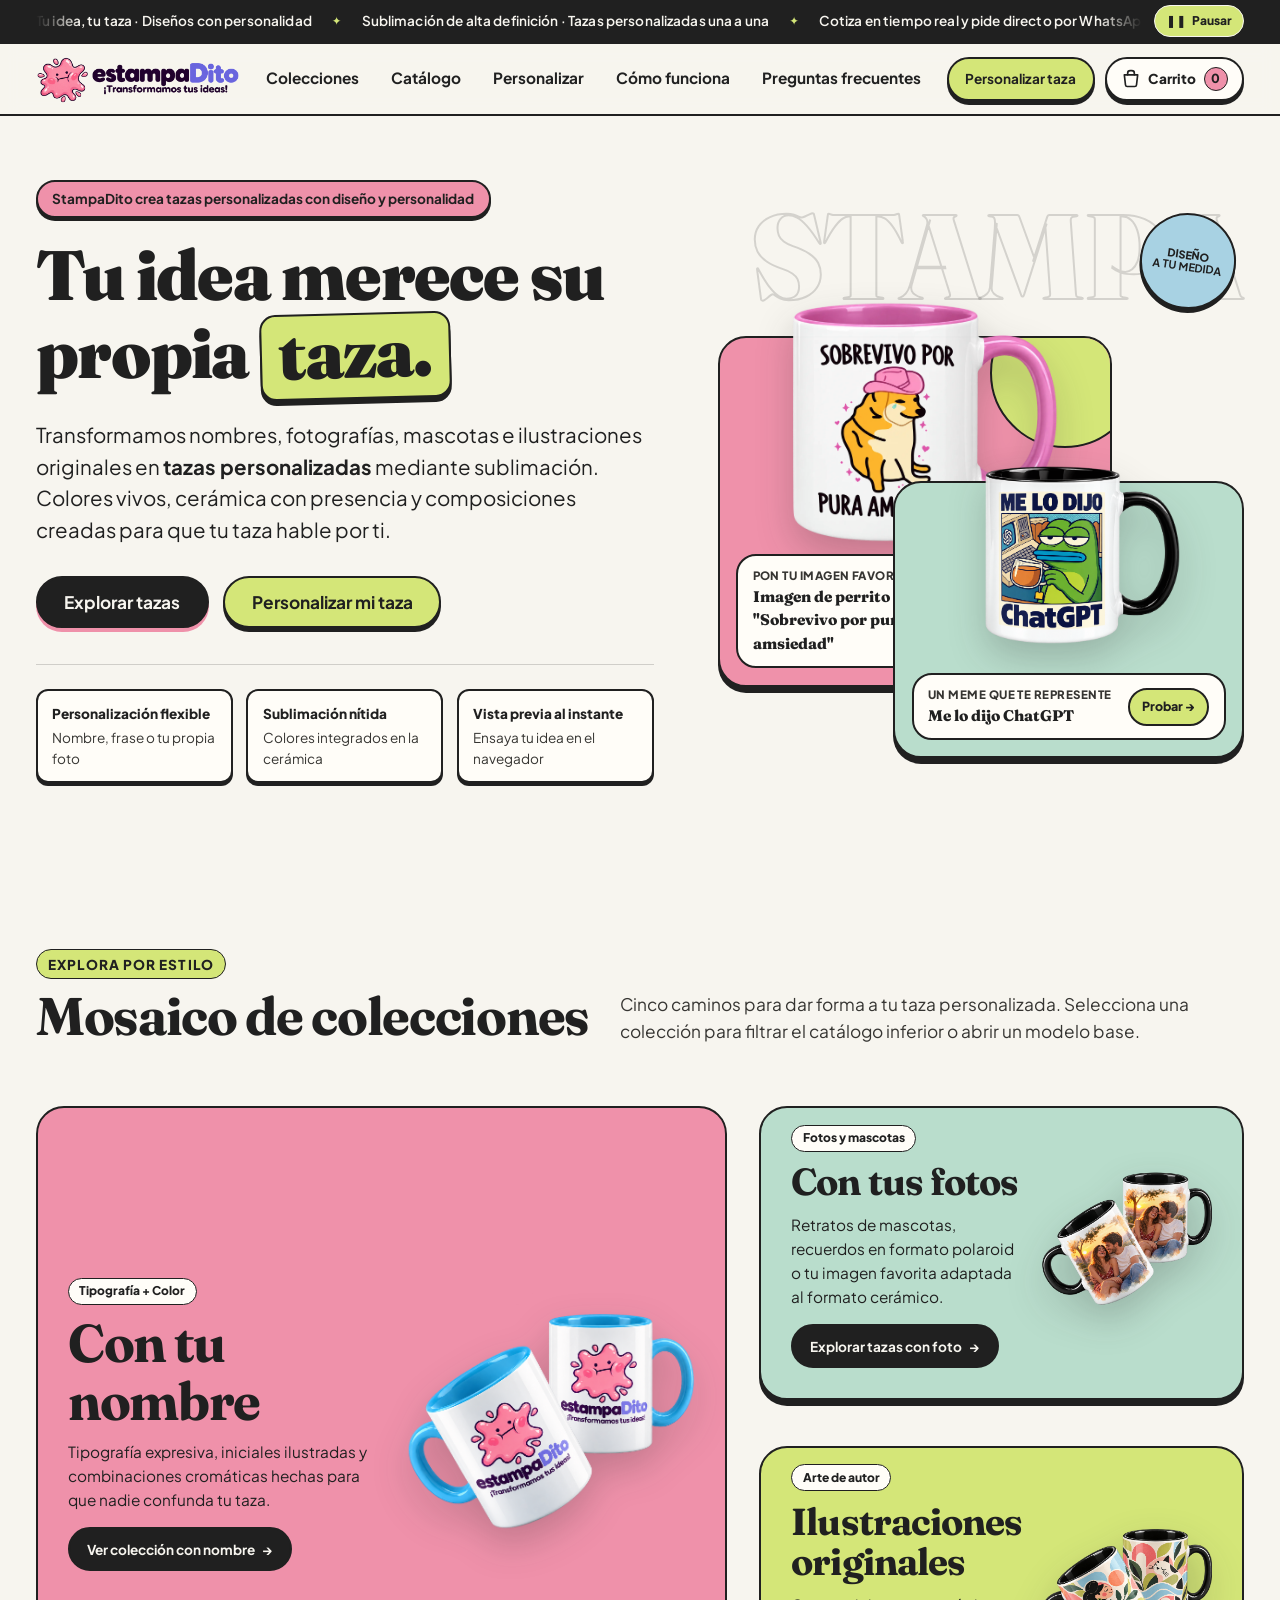
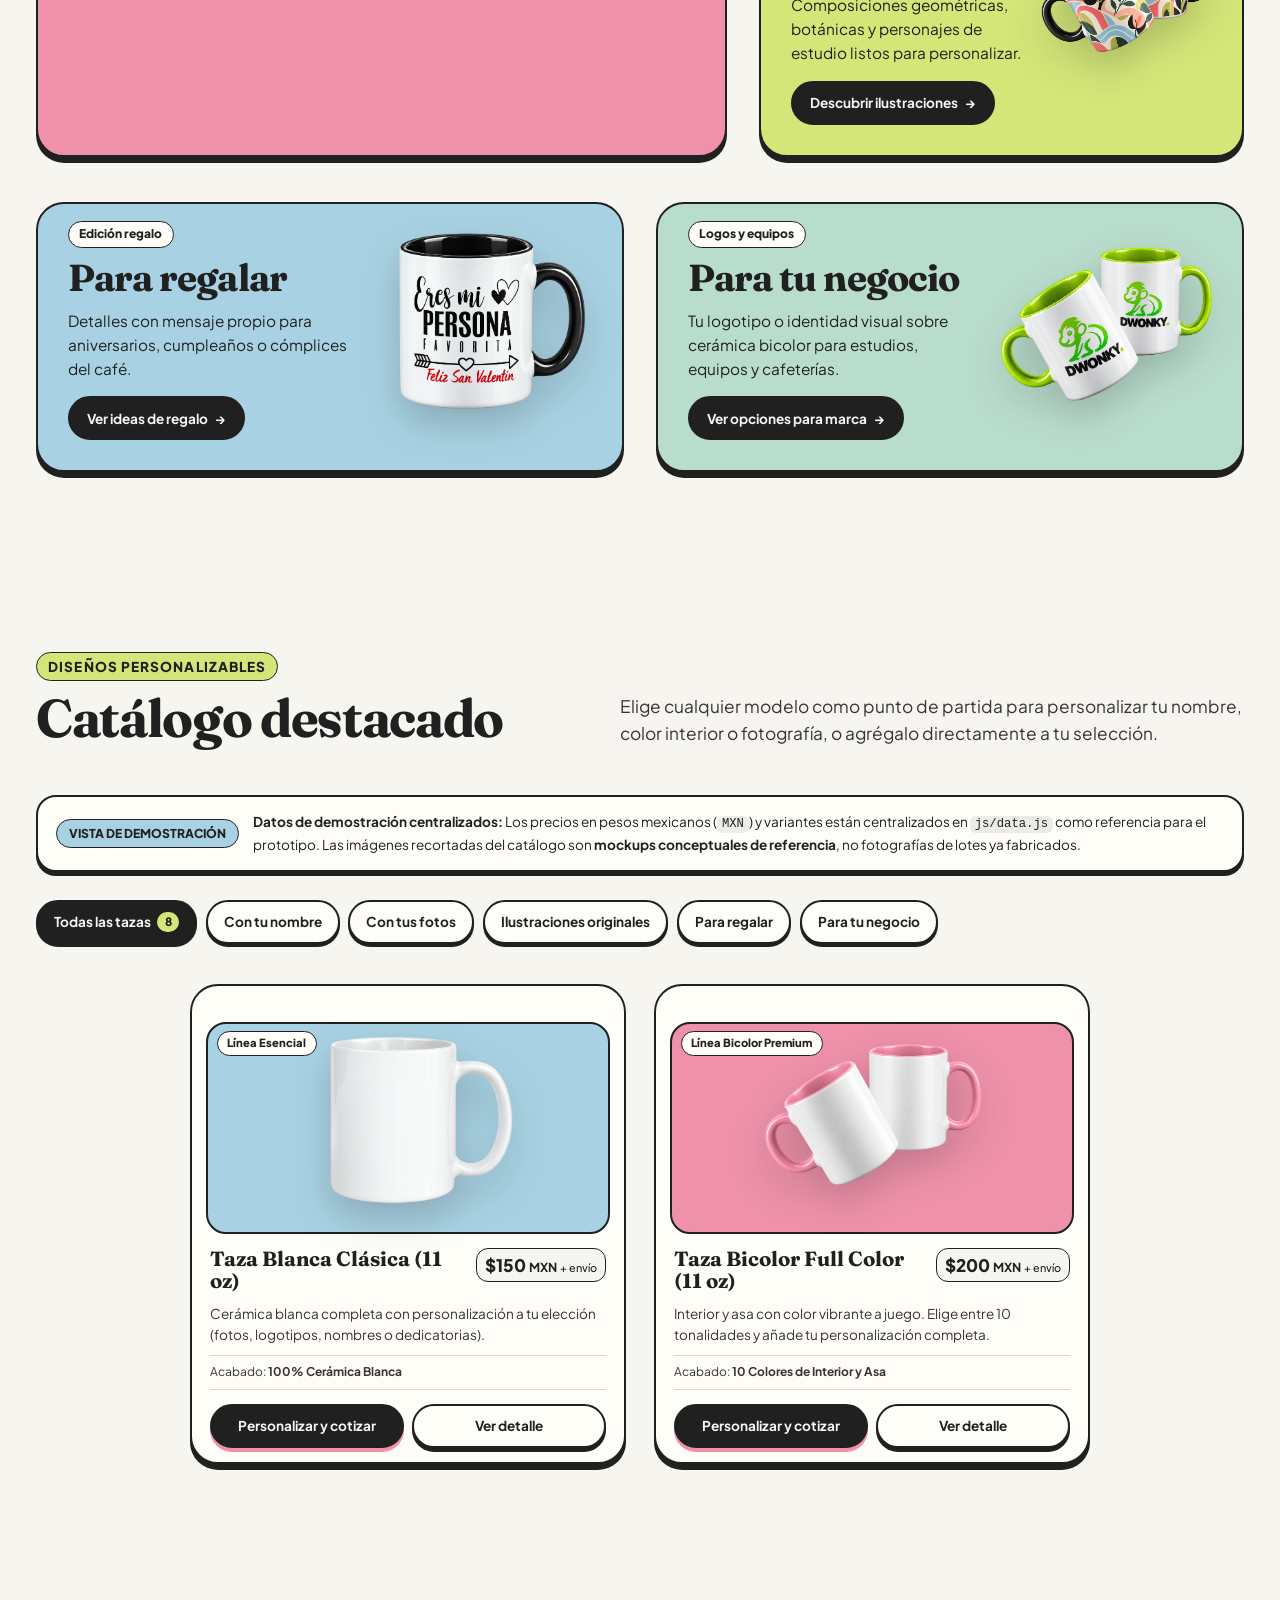
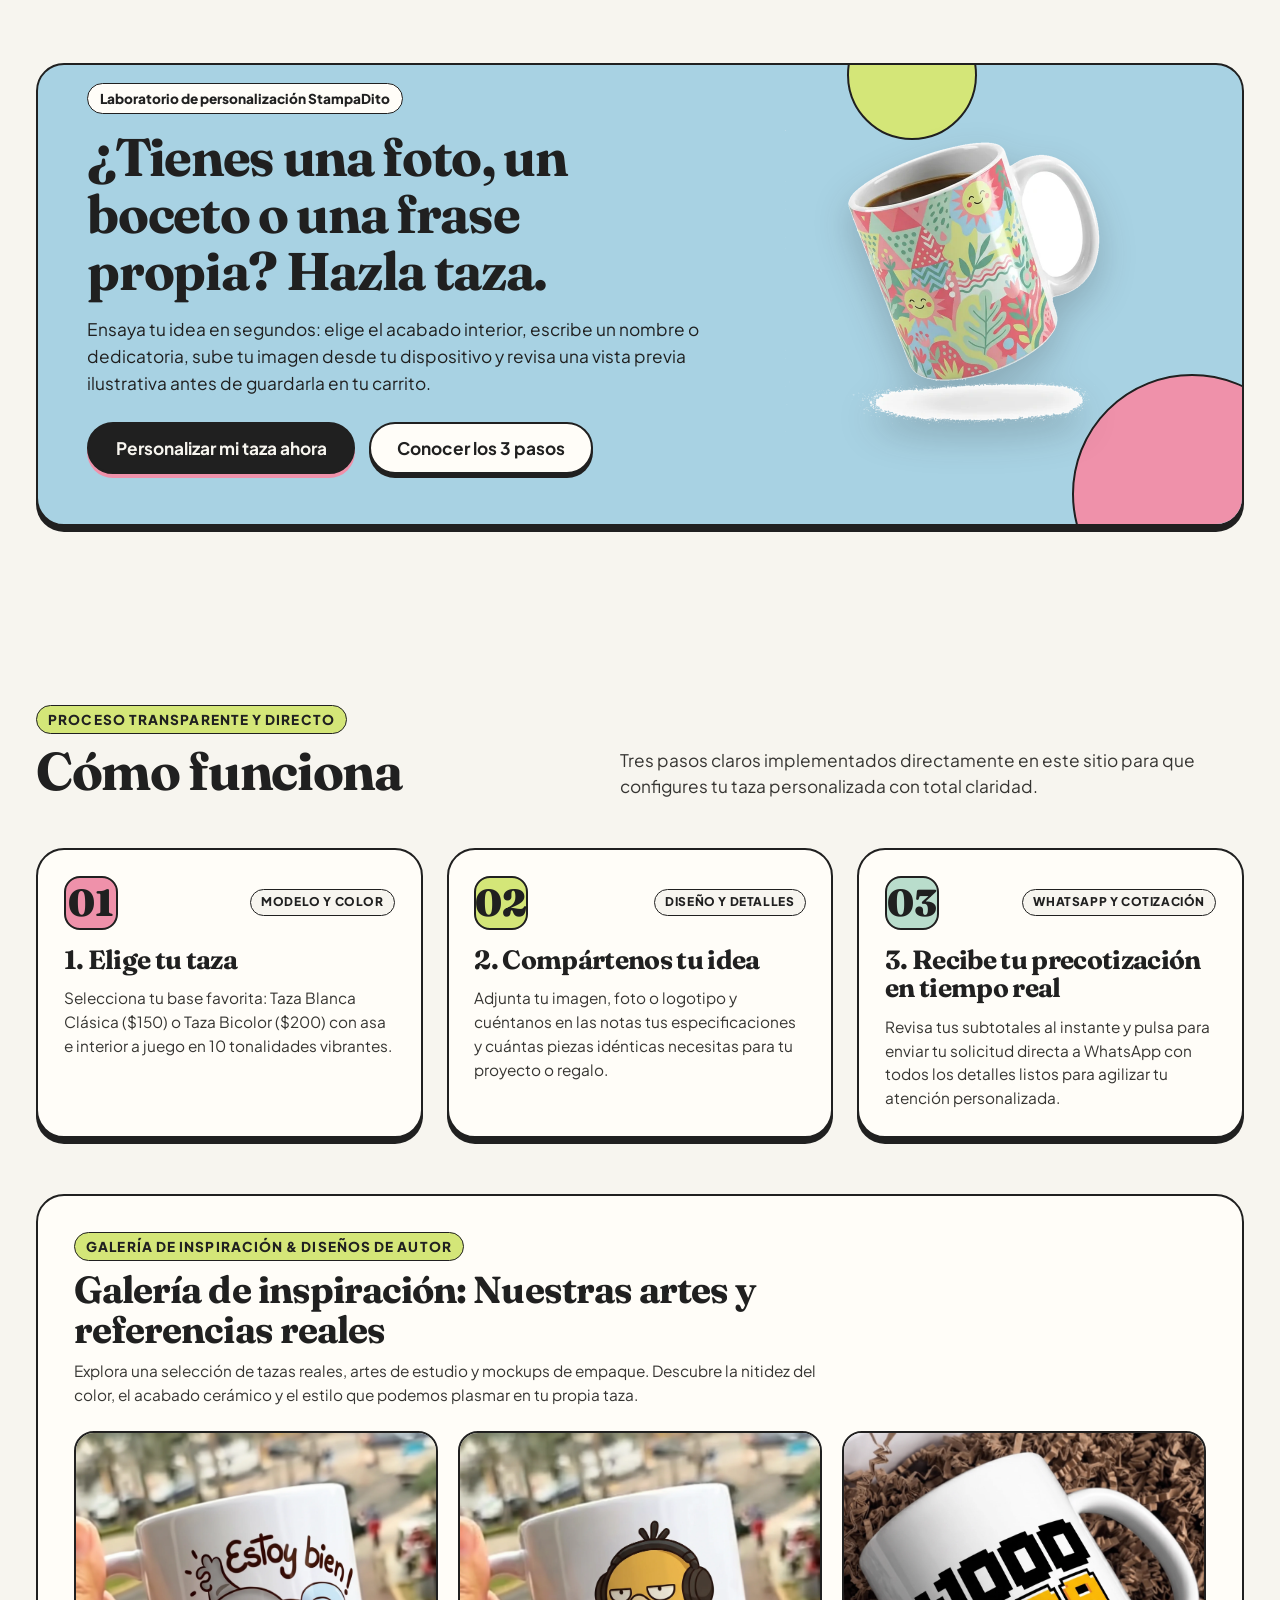
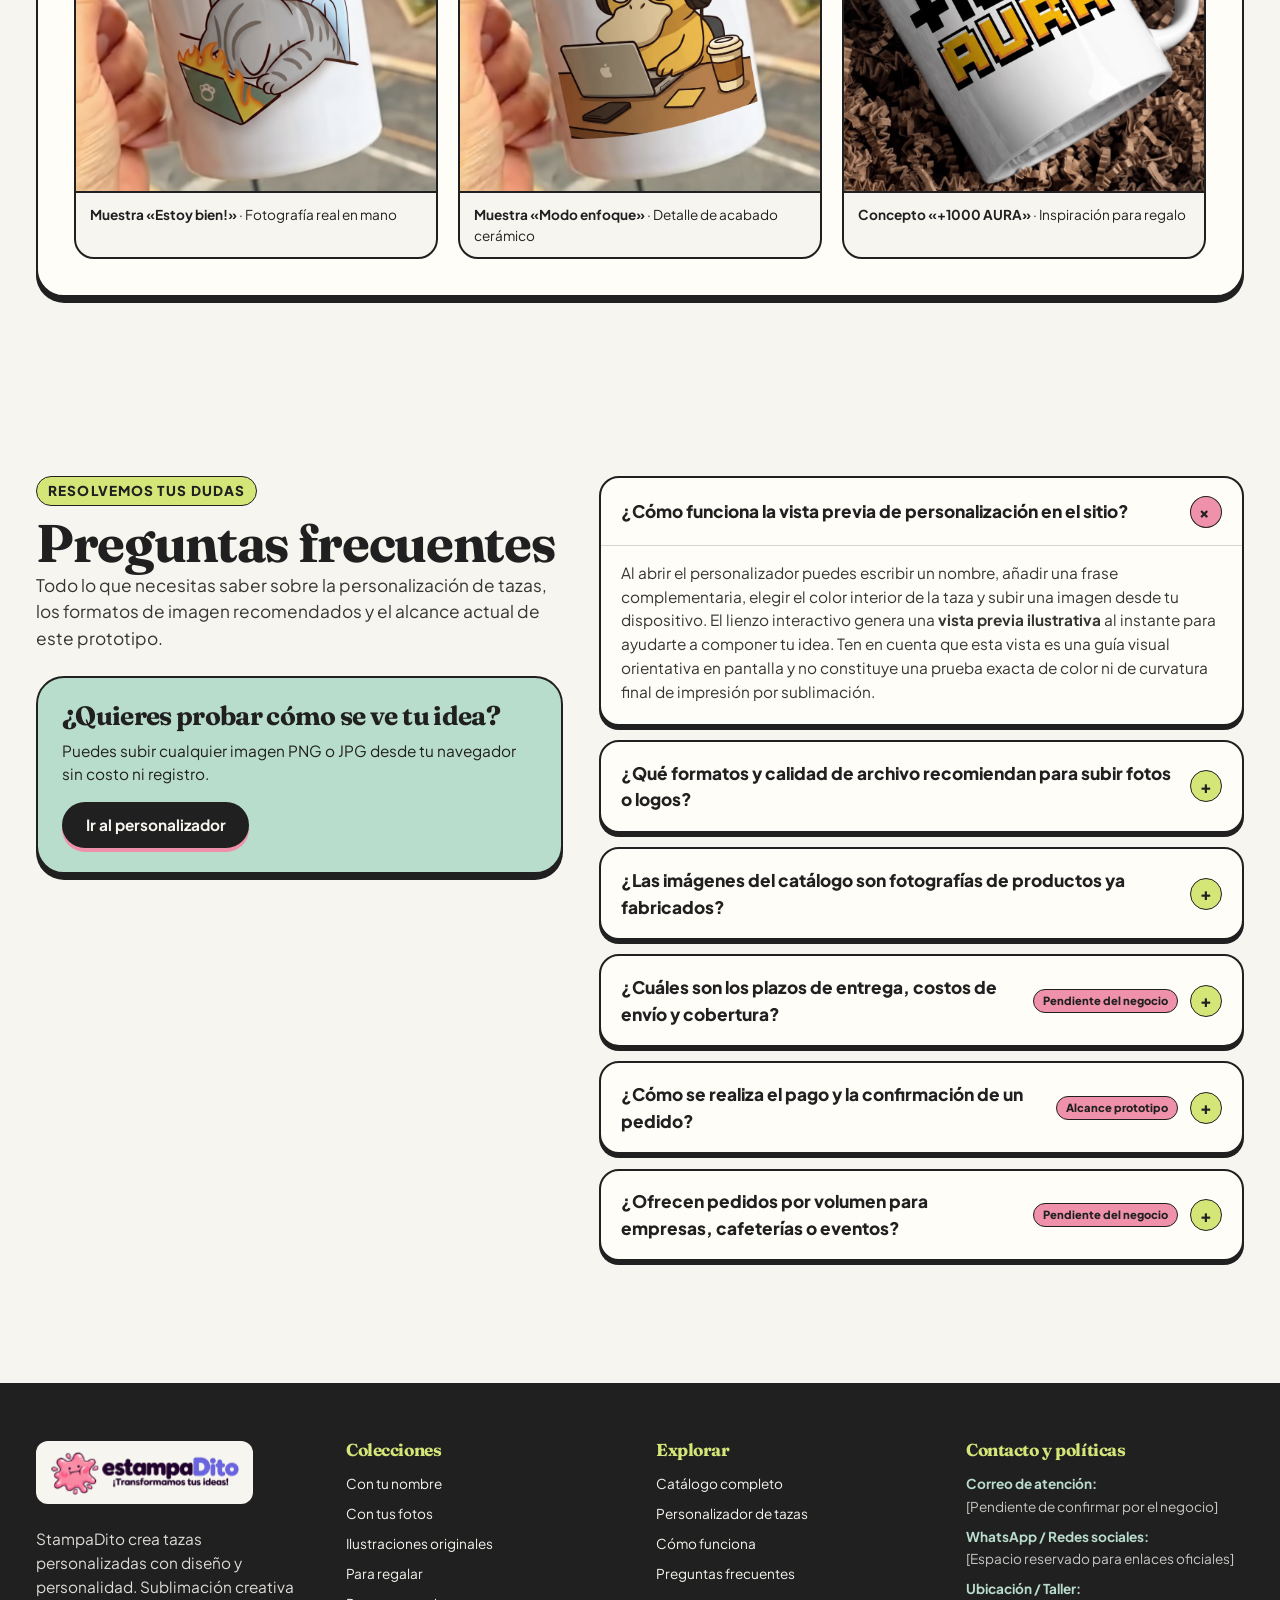
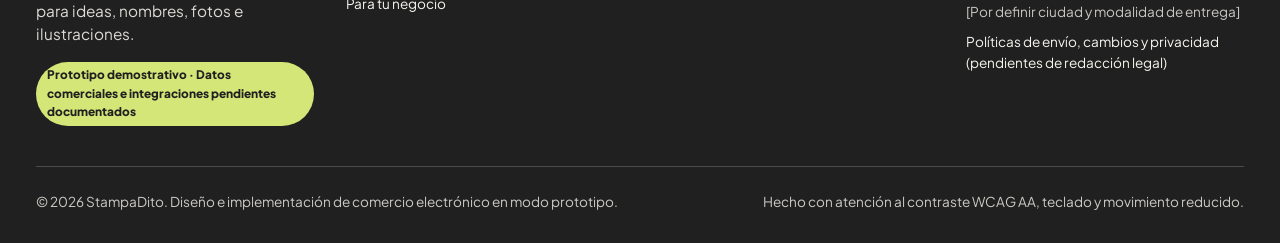
==== commit 17d86f56: "Actualizar imágenes de catálogo y teléfono de WhatsApp" ====
--- a/index.html
+++ b/index.html
@@ -340,7 +340,7 @@
               </a>
             </div>
             <div class="bento-card__media">
-              <img src="assets/tazas-recortadas/taza-geometria-color.webp"
+              <img src="assets/originales-derivados/Mugs Ilustrados con Arte Botánico.png"
                 alt="Taza personalizada con patrón geométrico contemporáneo en rosa, lima, azul y negro" width="720"
                 height="720" loading="lazy" decoding="async" class="bento-card__img">
             </div>
@@ -359,9 +359,9 @@
               </a>
             </div>
             <div class="bento-card__media">
-              <img src="assets/tazas-recortadas/taza-regalo-polaroid.webp"
-                alt="Taza personalizada estilo polaroid con dos tazas brindando y frase Para Siempre" width="720"
-                height="720" loading="lazy" decoding="async" class="bento-card__img">
+              <img src="assets/originales-derivados/Taza romántica “Eres mi persona favorita”.png"
+                alt="Taza personalizada estilo pEres mi persona favorita" width="720" height="720" loading="lazy"
+                decoding="async" class="bento-card__img">
             </div>
           </article>
 
@@ -378,9 +378,8 @@
               </a>
             </div>
             <div class="bento-card__media">
-              <img src="assets/tazas-recortadas/taza-negocio-estudio.webp"
-                alt="Taza personalizada con asa e interior negro y emblema de Estudio Norte" width="720" height="720"
-                loading="lazy" decoding="async" class="bento-card__img">
+              <img src="assets/originales-derivados/Tazas DWONKY con acabado brillante.png" alt="Taza DWONKY"
+                width="720" height="720" loading="lazy" decoding="async" class="bento-card__img">
             </div>
           </article>
         </div>
@@ -444,7 +443,7 @@
               <div class="product-card__bg" aria-hidden="true"></div>
               <span class="product-card__category">Línea Esencial</span>
               <div class="product-card__img-wrap">
-                <img src="assets/originales-derivados/Taza blanca con interior y asa negras.webp"
+                <img src="assets/originales-derivados/Taza cerámica blanca sobre fondo transparente.png"
                   alt="Taza personalizada de cerámica blanca clásica de 11 oz" width="720" height="720" loading="lazy"
                   decoding="async" class="product-card__img">
               </div>
@@ -859,7 +858,7 @@
 
             <div class="customizer-stage__canvas">
               <!-- Taza base mostrada según color o modelo seleccionado -->
-              <img src="assets/originales-derivados/Taza blanca con interior y asa negras.webp"
+              <img src="assets/originales-derivados/Taza cerámica blanca sobre fondo transparente.png"
                 alt="Vista previa del modelo de taza seleccionado" width="720" height="720" id="customizerBaseImage"
                 class="customizer-stage__mug-img">
             </div>
@@ -957,7 +956,7 @@
 
       <div class="detail-modal__grid" id="detailModalBody">
         <div class="detail-modal__visual" id="detailVisualStage">
-          <img src="assets/originales-derivados/Taza blanca con interior y asa negras.webp" alt="" width="720"
+          <img src="assets/originales-derivados/Taza cerámica blanca sobre fondo transparente.png" alt="" width="720"
             height="720" id="detailProductImage" class="detail-modal__img">
         </div>
 
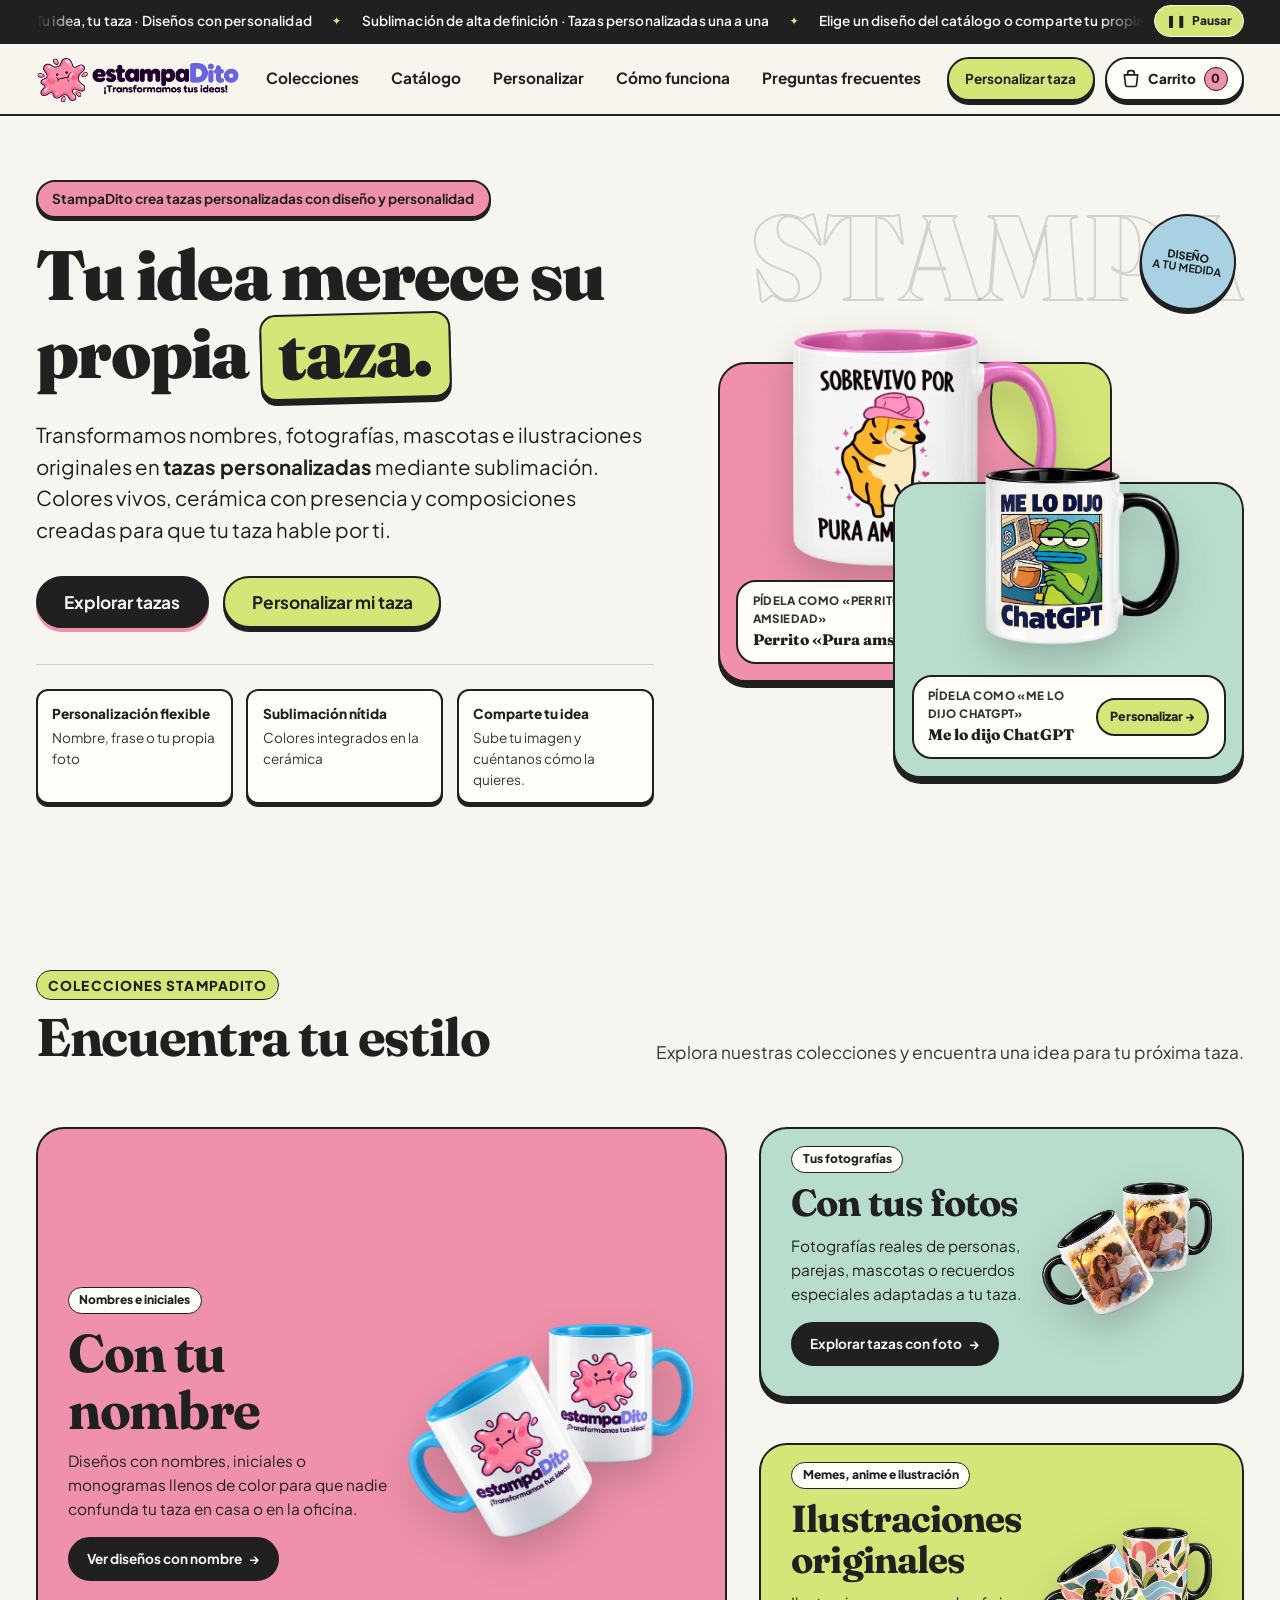
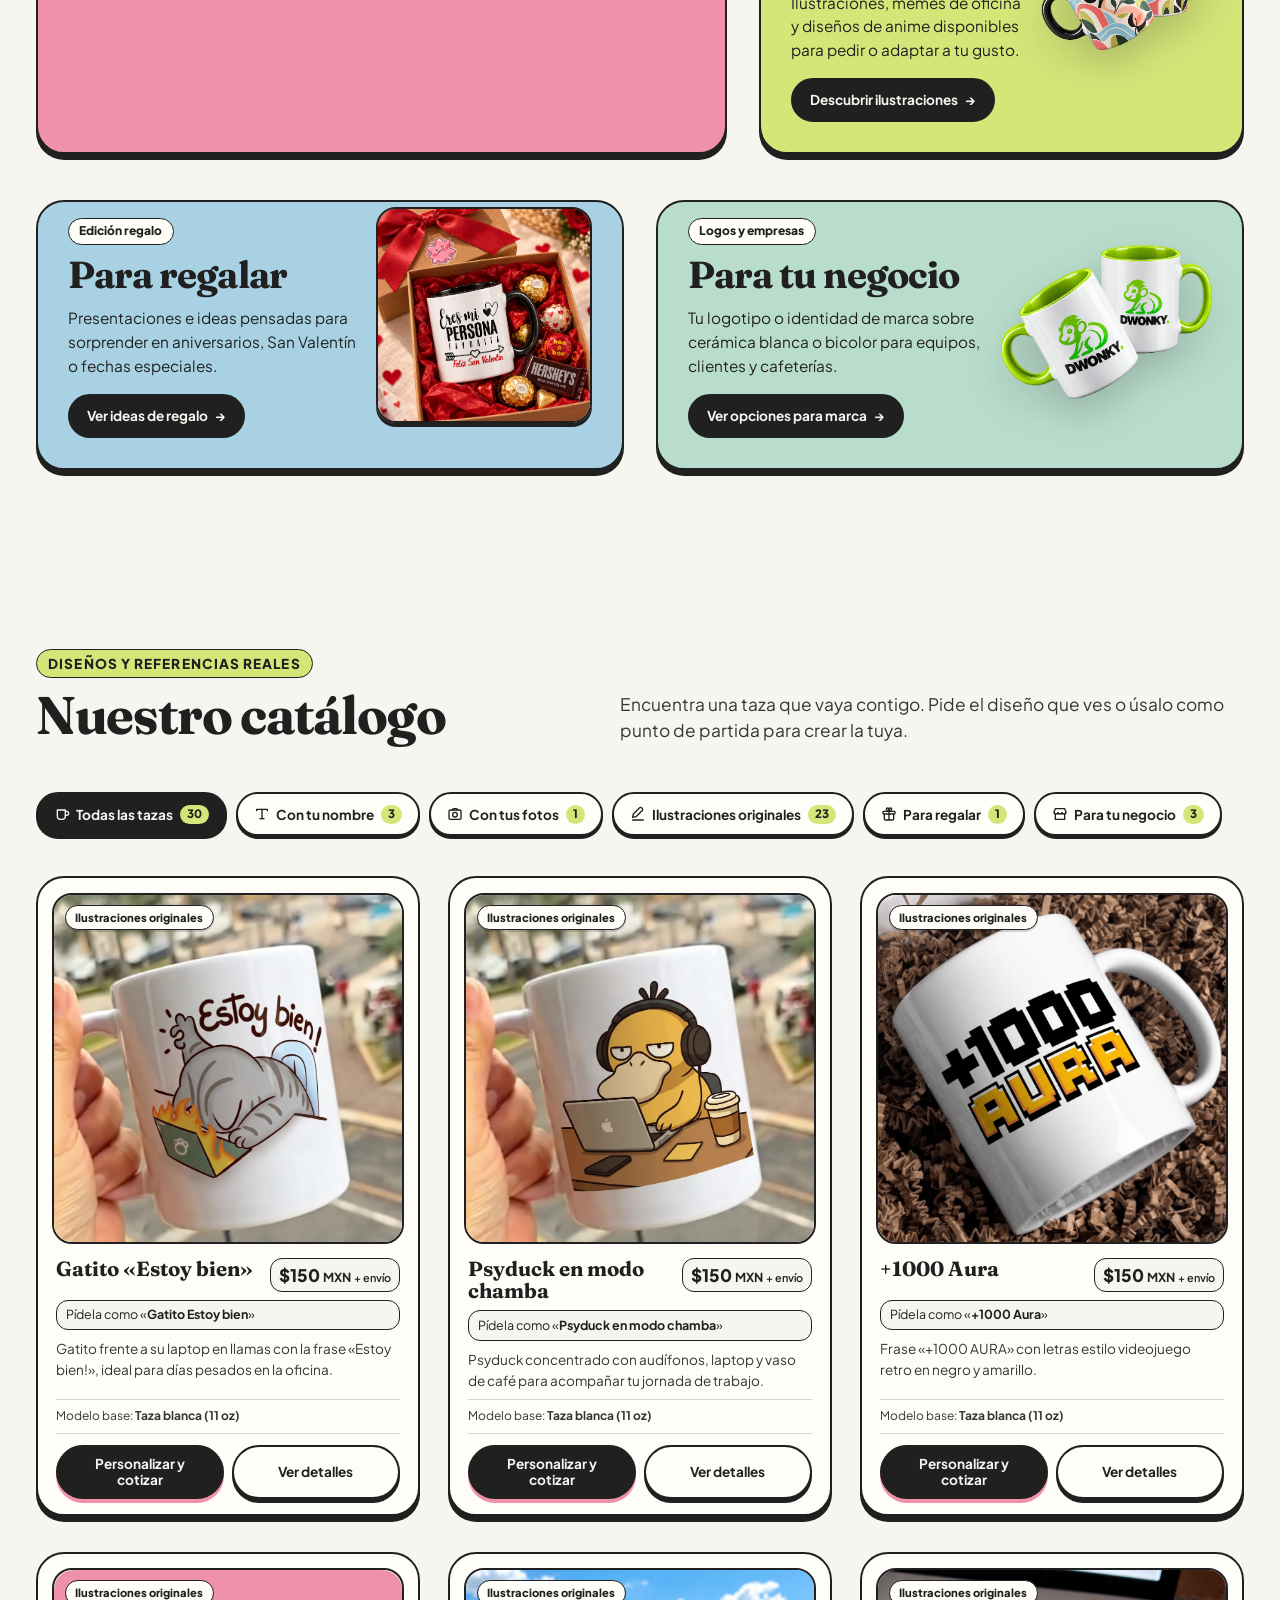
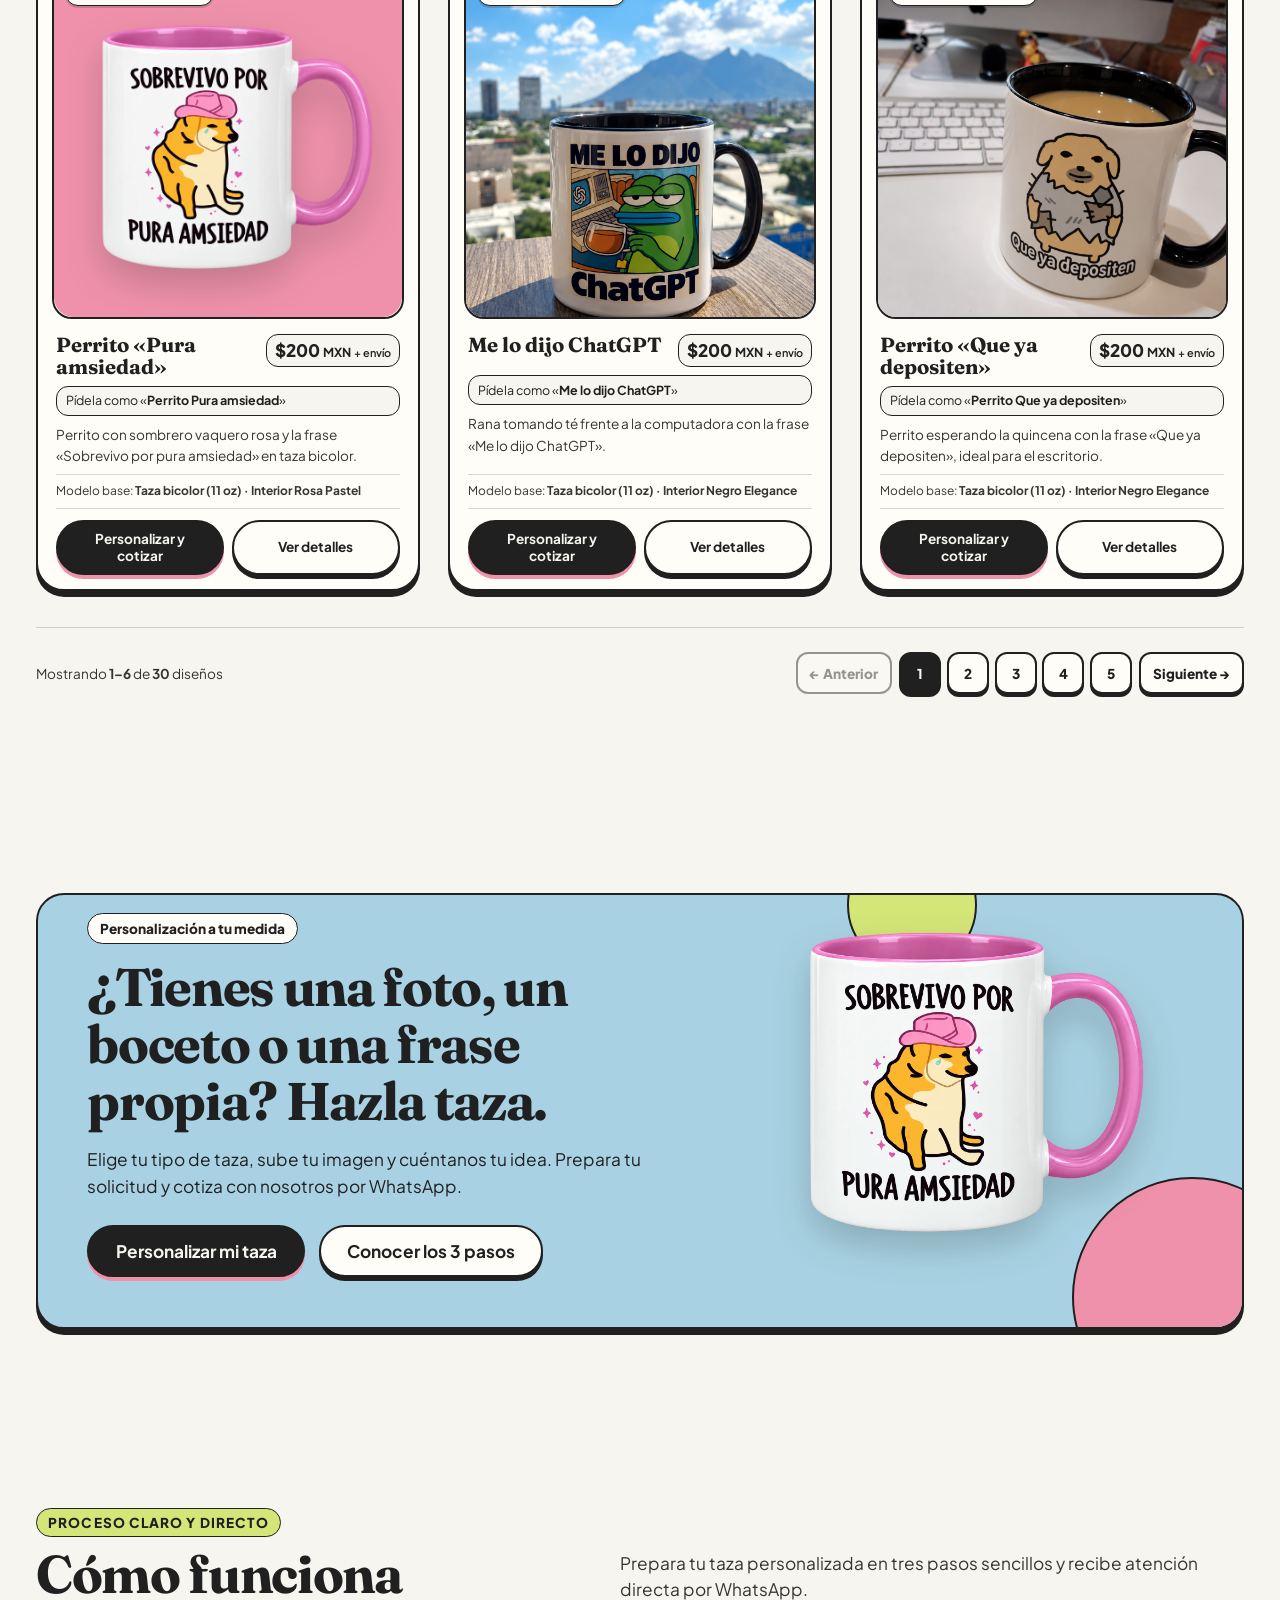
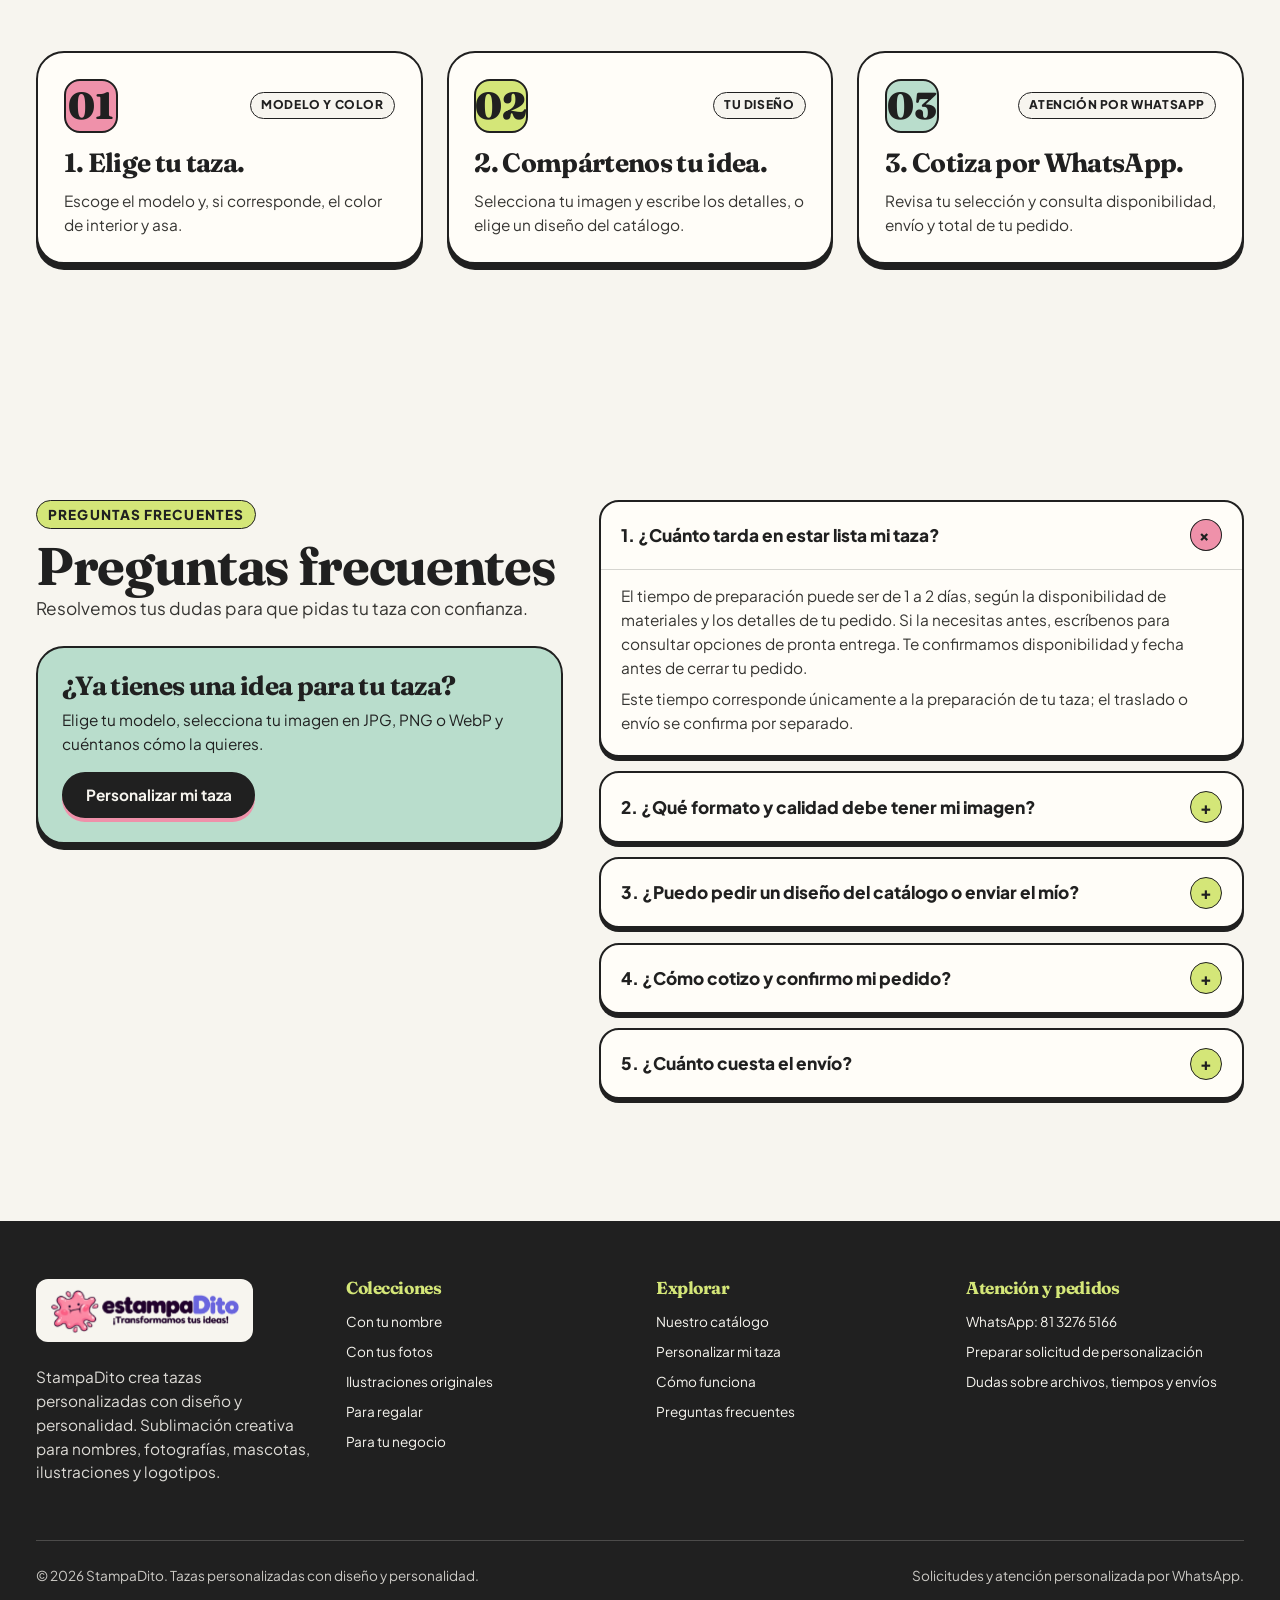
==== commit eabfabc0: "Ajustar tarjetas de catalogo uniformes, cover 100% en fotos y actualizar catalogo" ====
--- a/index.html
+++ b/index.html
@@ -6,7 +6,7 @@
   <meta name="viewport" content="width=device-width, initial-scale=1.0">
   <title>StampaDito | Tazas personalizadas con diseño y personalidad</title>
   <meta name="description"
-    content="StampaDito crea tazas personalizadas mediante sublimación. Transforma nombres, fotos, mascotas e ilustraciones originales en tazas con personalidad.">
+    content="StampaDito crea tazas personalizadas mediante sublimación. Transforma nombres, fotografías, mascotas e ilustraciones en tazas con personalidad.">
   <meta name="theme-color" content="#F7F5EF">
   <link rel="canonical" href="https://karlosmontoya91.github.io/stampaDito/">
   <link rel="icon" href="assets/favicon.svg" type="image/svg+xml">
@@ -19,7 +19,7 @@
   <meta property="og:site_name" content="StampaDito">
   <meta property="og:title" content="StampaDito | Tazas personalizadas con diseño y personalidad">
   <meta property="og:description"
-    content="Transformamos ideas, nombres, fotos e ilustraciones en tazas personalizadas mediante sublimación.">
+    content="Transformamos ideas, nombres, fotografías e ilustraciones en tazas personalizadas mediante sublimación.">
   <meta property="og:url" content="https://karlosmontoya91.github.io/stampaDito/">
   <meta property="og:image"
     content="https://karlosmontoya91.github.io/stampaDito/assets/tazas-recortadas/taza-botanica-camila.webp">
@@ -28,7 +28,7 @@
   <meta name="twitter:card" content="summary_large_image">
   <meta name="twitter:title" content="StampaDito | Tazas personalizadas con diseño y personalidad">
   <meta name="twitter:description"
-    content="Tazas personalizadas mediante sublimación con nombres, fotos e ilustraciones originales.">
+    content="Tazas personalizadas mediante sublimación con nombres, fotografías e ilustraciones.">
   <meta name="twitter:image"
     content="https://karlosmontoya91.github.io/stampaDito/assets/tazas-recortadas/taza-botanica-camila.webp">
 
@@ -43,11 +43,11 @@
     rel="stylesheet">
 
   <!-- Precarga de la imagen protagonista del Hero para optimizar LCP -->
-  <link rel="preload" as="image" href="assets/tazas-recortadas/taza-botanica-camila.webp">
+  <link rel="preload" as="image" href="assets/originales-derivados/Taza rosa con perrito y ansiedad.webp">
 
   <link rel="stylesheet" href="css/styles.css">
 
-  <!-- Datos estructurados reales (sin reseñas ni ofertas inventadas) -->
+  <!-- Datos estructurados reales -->
   <script type="application/ld+json">
   {
     "@context": "https://schema.org",
@@ -55,7 +55,7 @@
       {
         "@type": "Organization",
         "name": "StampaDito",
-        "description": "Marca de tazas personalizadas mediante sublimación con nombres, fotografías e ilustraciones originales.",
+        "description": "Marca de tazas personalizadas mediante sublimación con nombres, fotografías e ilustraciones.",
         "url": "https://karlosmontoya91.github.io/stampaDito/",
         "logo": "https://karlosmontoya91.github.io/stampaDito/assets/logo-stampadito.svg"
       },
@@ -84,9 +84,9 @@
             <span class="promo-bar__sep" aria-hidden="true">✦</span>
             <span class="promo-bar__item">Sublimación de alta definición · Tazas personalizadas una a una</span>
             <span class="promo-bar__sep" aria-hidden="true">✦</span>
-            <span class="promo-bar__item">Personaliza con tu nombre, tu foto o ilustraciones originales</span>
+            <span class="promo-bar__item">Elige un diseño del catálogo o comparte tu propia imagen</span>
             <span class="promo-bar__sep" aria-hidden="true">✦</span>
-            <span class="promo-bar__item">Vista previa interactiva al instante en tu navegador</span>
+            <span class="promo-bar__item">Cotiza tu pedido directo por WhatsApp</span>
             <span class="promo-bar__sep" aria-hidden="true">✦</span>
           </div>
           <!-- Copia visual duplicada oculta a lectores de pantalla -->
@@ -95,9 +95,9 @@
             <span class="promo-bar__sep">✦</span>
             <span class="promo-bar__item">Sublimación de alta definición · Tazas personalizadas una a una</span>
             <span class="promo-bar__sep">✦</span>
-            <span class="promo-bar__item">Personaliza con tu nombre, tu foto o ilustraciones originales</span>
+            <span class="promo-bar__item">Elige un diseño del catálogo o comparte tu propia imagen</span>
             <span class="promo-bar__sep">✦</span>
-            <span class="promo-bar__item">Vista previa interactiva al instante en tu navegador</span>
+            <span class="promo-bar__item">Cotiza tu pedido directo por WhatsApp</span>
             <span class="promo-bar__sep">✦</span>
           </div>
         </div>
@@ -159,14 +159,14 @@
       <nav aria-label="Navegación móvil">
         <ul class="mobile-menu__list">
           <li><a href="#colecciones" class="mobile-menu__link">Colecciones</a></li>
-          <li><a href="#catalogo" class="mobile-menu__link">Catálogo de tazas</a></li>
+          <li><a href="#catalogo" class="mobile-menu__link">Nuestro catálogo</a></li>
           <li><a href="#personalizar" class="mobile-menu__link" data-open-customizer>Personalizar mi taza</a></li>
           <li><a href="#como-funciona" class="mobile-menu__link">Cómo funciona</a></li>
           <li><a href="#preguntas-frecuentes" class="mobile-menu__link">Preguntas frecuentes</a></li>
         </ul>
         <div class="mobile-menu__footer">
           <button type="button" class="btn btn--primary btn--full" data-open-customizer>
-            Abrir personalizador interactivo
+            Personalizar y cotizar
           </button>
         </div>
       </nav>
@@ -211,8 +211,8 @@
               <dd>Colores integrados en la cerámica</dd>
             </div>
             <div class="hero__highlight-item">
-              <dt>Vista previa al instante</dt>
-              <dd>Ensaya tu idea en el navegador</dd>
+              <dt>Comparte tu idea</dt>
+              <dd>Sube tu imagen y cuéntanos cómo la quieres.</dd>
             </div>
           </dl>
         </div>
@@ -228,16 +228,16 @@
             </div>
             <div class="hero-showcase__figure">
               <img src="assets/originales-derivados/Taza rosa con perrito y ansiedad.webp"
-                alt="Mockup conceptual de taza personalizada blanca con ilustración botánica en rosa sandía, menta y lima con el nombre Camila"
+                alt="Taza bicolor con interior y asa rosa y diseño de perrito con sombrero vaquero diciendo Sobrevivo por pura amsiedad"
                 width="720" height="720" fetchpriority="high" decoding="async" class="hero-showcase__img">
             </div>
             <div class="hero-showcase__meta">
               <div>
-                <span class="hero-showcase__tag">Pon tu imagen favorita</span>
-                <p class="hero-showcase__name">Imagen de perrito "Sobrevivo por pura amsiedad"</p>
+                <span class="hero-showcase__tag">Pídela como «Perrito Pura amsiedad»</span>
+                <p class="hero-showcase__name">Perrito «Pura amsiedad»</p>
               </div>
-              <button type="button" class="hero-showcase__action" data-customize-product="prod-botanica-nombre"
-                aria-label="Personalizar Taza Botánica y Nombre">
+              <button type="button" class="hero-showcase__action" data-customize-design="diseno-pura-amsiedad"
+                aria-label="Personalizar y cotizar diseño Perrito Pura amsiedad">
                 Personalizar →
               </button>
             </div>
@@ -248,17 +248,17 @@
             <div class="hero-showcase__bg hero-showcase__bg--mint" aria-hidden="true"></div>
             <div class="hero-showcase__figure">
               <img src="assets/originales-derivados/Taza ChatGPT con rana y café.webp"
-                alt="Mockup conceptual de taza personalizada con interior verde menta e ilustración de perro con gafas y el nombre Bruno"
+                alt="Taza bicolor con interior y asa negros y meme de rana con té diciendo Me lo dijo ChatGPT"
                 width="720" height="720" decoding="async" class="hero-showcase__img">
             </div>
             <div class="hero-showcase__meta">
               <div>
-                <span class="hero-showcase__tag">Un meme que te represente</span>
+                <span class="hero-showcase__tag">Pídela como «Me lo dijo ChatGPT»</span>
                 <p class="hero-showcase__name">Me lo dijo ChatGPT</p>
               </div>
-              <button type="button" class="hero-showcase__action" data-customize-product="prod-retrato-mascota"
-                aria-label="Personalizar Taza Club Mascota">
-                Probar →
+              <button type="button" class="hero-showcase__action" data-customize-design="diseno-me-lo-dijo-chatgpt"
+                aria-label="Personalizar y cotizar diseño Me lo dijo ChatGPT">
+                Personalizar →
               </button>
             </div>
           </div>
@@ -277,44 +277,42 @@
       <div class="container">
         <div class="section-header reveal-item">
           <div>
-            <span class="section-eyebrow">Explora por estilo</span>
-            <h2 id="collections-title" class="section-title">Mosaico de colecciones</h2>
+            <span class="section-eyebrow">Colecciones StampaDito</span>
+            <h2 id="collections-title" class="section-title">Encuentra tu estilo</h2>
           </div>
           <p class="section-lead">
-            Cinco caminos para dar forma a tu taza personalizada. Selecciona una colección para filtrar el catálogo
-            inferior o abrir un modelo base.
+            Explora nuestras colecciones y encuentra una idea para tu próxima taza.
           </p>
         </div>
 
-        <!-- Mosaico asimétrico inspirado en las referencias adjuntas -->
+        <!-- Mosaico asimétrico conservando la estructura original -->
         <div class="collections-bento" id="collectionsGrid">
-          <!-- Renderizado progresivo y respaldo estático semántico -->
           <article class="bento-card bento-card--large bento-card--pink reveal-item">
             <div class="bento-card__surface" aria-hidden="true"></div>
             <div class="bento-card__content">
-              <span class="bento-card__badge">Tipografía + Color</span>
+              <span class="bento-card__badge">Nombres e iniciales</span>
               <h3 class="bento-card__title">Con tu nombre</h3>
-              <p class="bento-card__desc">Tipografía expresiva, iniciales ilustradas y combinaciones cromáticas hechas
-                para que nadie confunda tu taza.</p>
+              <p class="bento-card__desc">Diseños con nombres, iniciales o monogramas llenos de color para que nadie
+                confunda tu taza en casa o en la oficina.</p>
               <a href="#catalogo" class="bento-card__link" data-filter-collection="con-tu-nombre">
-                <span>Ver colección con nombre</span>
+                <span>Ver diseños con nombre</span>
                 <span aria-hidden="true">→</span>
               </a>
             </div>
             <div class="bento-card__media">
               <img src="assets/originales-derivados/Tazas estampaDito con mascota rosa.webp"
-                alt="Taza personalizada con monograma geométrico M y nombre Mateo en colores vivos" width="720"
-                height="720" loading="lazy" decoding="async" class="bento-card__img">
+                alt="Taza blanca personalizada con inicial M decorada con formas botánicas y el nombre Mateo"
+                width="720" height="720" loading="lazy" decoding="async" class="bento-card__img">
             </div>
           </article>
 
           <article class="bento-card bento-card--medium bento-card--mint reveal-item">
             <div class="bento-card__surface" aria-hidden="true"></div>
             <div class="bento-card__content">
-              <span class="bento-card__badge">Fotos y mascotas</span>
+              <span class="bento-card__badge">Tus fotografías</span>
               <h3 class="bento-card__title">Con tus fotos</h3>
-              <p class="bento-card__desc">Retratos de mascotas, recuerdos en formato polaroid o tu imagen favorita
-                adaptada al formato cerámico.</p>
+              <p class="bento-card__desc">Fotografías reales de personas, parejas, mascotas o recuerdos especiales
+                adaptadas a tu taza.</p>
               <a href="#catalogo" class="bento-card__link" data-filter-collection="con-tus-fotos">
                 <span>Explorar tazas con foto</span>
                 <span aria-hidden="true">→</span>
@@ -322,18 +320,18 @@
             </div>
             <div class="bento-card__media">
               <img src="assets/originales-derivados/Tazas románticas al atardecer.webp"
-                alt="Taza personalizada con retrato ilustrado de mascota Bruno y asa color menta" width="720"
-                height="720" loading="lazy" decoding="async" class="bento-card__img">
+                alt="Tazas bicolores con interior y asa negros e impresión de fotografía real de pareja al atardecer"
+                width="720" height="720" loading="lazy" decoding="async" class="bento-card__img">
             </div>
           </article>
 
           <article class="bento-card bento-card--medium bento-card--lime reveal-item">
             <div class="bento-card__surface" aria-hidden="true"></div>
             <div class="bento-card__content">
-              <span class="bento-card__badge">Arte de autor</span>
+              <span class="bento-card__badge">Memes, anime e ilustración</span>
               <h3 class="bento-card__title">Ilustraciones originales</h3>
-              <p class="bento-card__desc">Composiciones geométricas, botánicas y personajes de estudio listos para
-                personalizar.</p>
+              <p class="bento-card__desc">Ilustraciones, memes de oficina y diseños de anime disponibles para pedir o
+                adaptar a tu gusto.</p>
               <a href="#catalogo" class="bento-card__link" data-filter-collection="ilustraciones-originales">
                 <span>Descubrir ilustraciones</span>
                 <span aria-hidden="true">→</span>
@@ -341,7 +339,7 @@
             </div>
             <div class="bento-card__media">
               <img src="assets/originales-derivados/Mugs Ilustrados con Arte Botánico.png"
-                alt="Taza personalizada con patrón geométrico contemporáneo en rosa, lima, azul y negro" width="720"
+                alt="Tazas bicolores negras con ilustración botánica colorida y un gatito blanco" width="720"
                 height="720" loading="lazy" decoding="async" class="bento-card__img">
             </div>
           </article>
@@ -351,169 +349,152 @@
             <div class="bento-card__content">
               <span class="bento-card__badge">Edición regalo</span>
               <h3 class="bento-card__title">Para regalar</h3>
-              <p class="bento-card__desc">Detalles con mensaje propio para aniversarios, cumpleaños o cómplices del
-                café.</p>
+              <p class="bento-card__desc">Presentaciones e ideas pensadas para sorprender en aniversarios, San Valentín
+                o fechas especiales.</p>
               <a href="#catalogo" class="bento-card__link" data-filter-collection="para-regalar">
                 <span>Ver ideas de regalo</span>
                 <span aria-hidden="true">→</span>
               </a>
             </div>
             <div class="bento-card__media">
-              <img src="assets/originales-derivados/Taza romántica “Eres mi persona favorita”.png"
-                alt="Taza personalizada estilo pEres mi persona favorita" width="720" height="720" loading="lazy"
-                decoding="async" class="bento-card__img">
+              <img src="assets/originales-derivados/Regalo romántico de San Valentín.png"
+                alt="Taza bicolor Eres mi persona favorita presentada en caja de regalo de San Valentín" width="720"
+                height="720" loading="lazy" decoding="async" class="bento-card__img bento-card__img--photo">
             </div>
           </article>
 
           <article class="bento-card bento-card--small bento-card--mint-alt reveal-item">
             <div class="bento-card__surface" aria-hidden="true"></div>
             <div class="bento-card__content">
-              <span class="bento-card__badge">Logos y equipos</span>
+              <span class="bento-card__badge">Logos y empresas</span>
               <h3 class="bento-card__title">Para tu negocio</h3>
-              <p class="bento-card__desc">Tu logotipo o identidad visual sobre cerámica bicolor para estudios, equipos y
-                cafeterías.</p>
+              <p class="bento-card__desc">Tu logotipo o identidad de marca sobre cerámica blanca o bicolor para
+                equipos, clientes y cafeterías.</p>
               <a href="#catalogo" class="bento-card__link" data-filter-collection="para-tu-negocio">
                 <span>Ver opciones para marca</span>
                 <span aria-hidden="true">→</span>
               </a>
             </div>
             <div class="bento-card__media">
-              <img src="assets/originales-derivados/Tazas DWONKY con acabado brillante.png" alt="Taza DWONKY"
-                width="720" height="720" loading="lazy" decoding="async" class="bento-card__img">
+              <img src="assets/originales-derivados/Tazas DWONKY con acabado brillante.png"
+                alt="Tazas bicolores con interior y asa verde lima y logotipo empresarial DWONKY" width="720"
+                height="720" loading="lazy" decoding="async" class="bento-card__img">
             </div>
           </article>
         </div>
       </div>
     </section>
 
-    <!-- 5. CATÁLOGO DESTACADO -->
+    <!-- 5. NUESTRO CATÁLOGO (Unificado con galería) -->
     <section class="section catalog-section" id="catalogo" aria-labelledby="catalog-title">
+      <!-- Ancla conservada para enlaces a #galeria-inspiracion -->
+      <div id="galeria-inspiracion" aria-hidden="true"></div>
       <div class="container">
         <div class="section-header reveal-item">
           <div>
-            <span class="section-eyebrow">Diseños personalizables</span>
-            <h2 id="catalog-title" class="section-title">Catálogo destacado</h2>
+            <span class="section-eyebrow">Diseños y referencias reales</span>
+            <h2 id="catalog-title" class="section-title">Nuestro catálogo</h2>
           </div>
           <p class="section-lead">
-            Elige cualquier modelo como punto de partida para personalizar tu nombre, color interior o fotografía, o
-            agrégalo directamente a tu selección.
+            Encuentra una taza que vaya contigo. Pide el diseño que ves o úsalo como punto de partida para crear la
+            tuya.
           </p>
         </div>
 
-        <!-- Aviso explícito de datos de demostración y mockups conceptuales -->
-        <div class="demo-callout reveal-item" role="note" aria-label="Aviso sobre datos de demostración">
-          <div class="demo-callout__badge">Vista de demostración</div>
-          <p class="demo-callout__text">
-            <strong>Datos de demostración centralizados:</strong> Los precios en pesos mexicanos (<code>MXN</code>) y
-            variantes están centralizados en <code>js/data.js</code> como referencia para el prototipo. Las imágenes
-            recortadas del catálogo son <strong>mockups conceptuales de referencia</strong>, no fotografías de lotes ya
-            fabricados.
-          </p>
-        </div>
-
-        <!-- Controles de filtrado por colección -->
-        <div class="catalog-filters reveal-item" role="toolbar" aria-label="Filtrar catálogo por colección"
+        <!-- Controles de filtrado por categoría con iconos e indicadores reales -->
+        <div class="catalog-filters reveal-item" role="toolbar" aria-label="Filtrar catálogo por categoría"
           id="catalogFilterBar">
           <button type="button" class="filter-chip is-active" data-filter="all" aria-pressed="true">
-            Todas las tazas <span class="filter-chip__count">8</span>
+            <svg class="filter-chip__icon" width="16" height="16" viewBox="0 0 24 24" fill="none" aria-hidden="true">
+              <path d="M5 6H17V15C17 17.7614 14.7614 20 12 20H10C7.23858 20 5 17.7614 5 15V6Z" stroke="currentColor"
+                stroke-width="2" stroke-linejoin="round" />
+              <path d="M17 8H19C20.6569 8 22 9.34315 22 11C22 12.6569 20.6569 14 19 14H17" stroke="currentColor"
+                stroke-width="2" stroke-linecap="round" stroke-linejoin="round" />
+            </svg>
+            <span>Todas las tazas</span>
+            <span class="filter-chip__count" data-filter-count="all">24</span>
           </button>
+
           <button type="button" class="filter-chip" data-filter="con-tu-nombre" aria-pressed="false">
-            Con tu nombre
+            <svg class="filter-chip__icon" width="16" height="16" viewBox="0 0 24 24" fill="none" aria-hidden="true">
+              <path d="M4 7V5H20V7" stroke="currentColor" stroke-width="2" stroke-linecap="round"
+                stroke-linejoin="round" />
+              <path d="M12 5V19" stroke="currentColor" stroke-width="2" stroke-linecap="round"
+                stroke-linejoin="round" />
+              <path d="M9 19H15" stroke="currentColor" stroke-width="2" stroke-linecap="round"
+                stroke-linejoin="round" />
+            </svg>
+            <span>Con tu nombre</span>
+            <span class="filter-chip__count" data-filter-count="con-tu-nombre">3</span>
           </button>
+
           <button type="button" class="filter-chip" data-filter="con-tus-fotos" aria-pressed="false">
-            Con tus fotos
+            <svg class="filter-chip__icon" width="16" height="16" viewBox="0 0 24 24" fill="none" aria-hidden="true">
+              <rect x="3" y="6" width="18" height="14" rx="2" stroke="currentColor" stroke-width="2" />
+              <circle cx="12" cy="13" r="3.5" stroke="currentColor" stroke-width="2" />
+              <path d="M8 6L9.5 4H14.5L16 6" stroke="currentColor" stroke-width="2" stroke-linecap="round"
+                stroke-linejoin="round" />
+            </svg>
+            <span>Con tus fotos</span>
+            <span class="filter-chip__count" data-filter-count="con-tus-fotos">1</span>
           </button>
+
           <button type="button" class="filter-chip" data-filter="ilustraciones-originales" aria-pressed="false">
-            Ilustraciones originales
+            <svg class="filter-chip__icon" width="16" height="16" viewBox="0 0 24 24" fill="none" aria-hidden="true">
+              <path
+                d="M18.37 3.63C19.2 4.46 19.2 5.8 18.37 6.63L9 16L4 17L5 12L14.37 2.63C15.2 1.8 16.54 1.8 17.37 2.63L18.37 3.63Z"
+                stroke="currentColor" stroke-width="2" stroke-linecap="round" stroke-linejoin="round" />
+              <path d="M4 21H20" stroke="currentColor" stroke-width="2" stroke-linecap="round" />
+            </svg>
+            <span>Ilustraciones originales</span>
+            <span class="filter-chip__count" data-filter-count="ilustraciones-originales">17</span>
           </button>
+
           <button type="button" class="filter-chip" data-filter="para-regalar" aria-pressed="false">
-            Para regalar
+            <svg class="filter-chip__icon" width="16" height="16" viewBox="0 0 24 24" fill="none" aria-hidden="true">
+              <rect x="3" y="8" width="18" height="4" rx="1" stroke="currentColor" stroke-width="2" />
+              <path d="M5 12V19C5 20.1046 5.89543 21 7 21H17C18.1046 21 19 20.1046 19 19V12" stroke="currentColor"
+                stroke-width="2" />
+              <path d="M12 8V21" stroke="currentColor" stroke-width="2" />
+              <path d="M12 8C10.5 8 8 6.5 8 5C8 3.89543 8.89543 3 10 3C11.2 3 12 4.5 12 8Z" stroke="currentColor"
+                stroke-width="2" stroke-linejoin="round" />
+              <path d="M12 8C13.5 8 16 6.5 16 5C16 3.89543 15.1046 3 14 3C12.8 3 12 4.5 12 8Z" stroke="currentColor"
+                stroke-width="2" stroke-linejoin="round" />
+            </svg>
+            <span>Para regalar</span>
+            <span class="filter-chip__count" data-filter-count="para-regalar">1</span>
           </button>
+
           <button type="button" class="filter-chip" data-filter="para-tu-negocio" aria-pressed="false">
-            Para tu negocio
+            <svg class="filter-chip__icon" width="16" height="16" viewBox="0 0 24 24" fill="none" aria-hidden="true">
+              <path d="M3 9L5 4H19L21 9" stroke="currentColor" stroke-width="2" stroke-linecap="round"
+                stroke-linejoin="round" />
+              <path
+                d="M3 9C3 10.6569 4.34315 12 6 12C7.65685 12 9 10.6569 9 9C9 10.6569 10.3431 12 12 12C13.6569 12 15 10.6569 15 9C15 10.6569 16.3431 12 18 12C19.6569 12 21 10.6569 21 9"
+                stroke="currentColor" stroke-width="2" />
+              <path d="M5 12V20H19V12" stroke="currentColor" stroke-width="2" stroke-linecap="round"
+                stroke-linejoin="round" />
+            </svg>
+            <span>Para tu negocio</span>
+            <span class="filter-chip__count" data-filter-count="para-tu-negocio">3</span>
           </button>
         </div>
 
-        <!-- Grid de productos oficial (Taza Blanca $150 y Taza Bicolor $200) -->
-        <div class="product-grid" id="productGrid" aria-live="polite"
-          style="grid-template-columns: repeat(auto-fit, minmax(320px, 1fr)); max-width: 900px; margin-inline: auto;">
-          <!-- Producto 1: Taza Blanca Clásica -->
-          <article class="product-card product-card--sky" data-product-id="taza-blanca-clasica" data-collection="all">
-            <div class="product-card__stage">
-              <div class="product-card__bg" aria-hidden="true"></div>
-              <span class="product-card__category">Línea Esencial</span>
-              <div class="product-card__img-wrap">
-                <img src="assets/originales-derivados/Taza cerámica blanca sobre fondo transparente.png"
-                  alt="Taza personalizada de cerámica blanca clásica de 11 oz" width="720" height="720" loading="lazy"
-                  decoding="async" class="product-card__img">
-              </div>
-            </div>
-            <div class="product-card__body">
-              <div class="product-card__header">
-                <h3 class="product-card__title">
-                  <button type="button" class="product-card__title-btn" data-view-product="taza-blanca-clasica">
-                    Taza Blanca Clásica (11 oz)
-                  </button>
-                </h3>
-                <p class="product-card__price" data-price-display>$150 <span class="product-card__currency">MXN</span>
-                  <small style="font-size: 0.68rem; font-weight: 500;">+ envío</small>
-                </p>
-              </div>
-              <p class="product-card__desc">Cerámica blanca completa con personalización a tu elección (fotos,
-                logotipos, nombres o dedicatorias).</p>
-              <div class="product-card__variants" role="group" aria-label="Acabado de Taza Blanca">
-                <span class="product-card__variant-label">Acabado: <strong>100% Cerámica Blanca</strong></span>
-              </div>
-              <div class="product-card__actions">
-                <button type="button" class="btn btn--primary btn--sm" data-customize-product="taza-blanca-clasica">
-                  Personalizar y cotizar
-                </button>
-                <button type="button" class="btn btn--outline btn--sm" data-view-product="taza-blanca-clasica">
-                  Ver detalle
-                </button>
-              </div>
-            </div>
-          </article>
-
-          <!-- Producto 2: Taza Bicolor Full Color -->
-          <article class="product-card product-card--pink" data-product-id="taza-bicolor-fullcolor"
-            data-collection="all">
-            <div class="product-card__stage">
-              <div class="product-card__bg" aria-hidden="true"></div>
-              <span class="product-card__category">Línea Bicolor Premium</span>
-              <div class="product-card__img-wrap">
-                <img src="assets/originales-derivados/Tazas de cerámica rosa sobre fondo transparente.webp"
-                  alt="Taza personalizada bicolor con asa e interior a juego" width="720" height="720" loading="lazy"
-                  decoding="async" class="product-card__img">
-              </div>
-            </div>
-            <div class="product-card__body">
-              <div class="product-card__header">
-                <h3 class="product-card__title">
-                  <button type="button" class="product-card__title-btn" data-view-product="taza-bicolor-fullcolor">
-                    Taza Bicolor Full Color (11 oz)
-                  </button>
-                </h3>
-                <p class="product-card__price" data-price-display>$200 <span class="product-card__currency">MXN</span>
-                  <small style="font-size: 0.68rem; font-weight: 500;">+ envío</small>
-                </p>
-              </div>
-              <p class="product-card__desc">Interior y asa con color vibrante a juego. Elige entre 10 tonalidades y
-                añade tu personalización completa.</p>
-              <div class="product-card__variants" role="group" aria-label="Acabado de Taza Bicolor">
-                <span class="product-card__variant-label">Acabado: <strong>10 Colores de Interior y Asa</strong></span>
-              </div>
-              <div class="product-card__actions">
-                <button type="button" class="btn btn--primary btn--sm" data-customize-product="taza-bicolor-fullcolor">
-                  Personalizar y cotizar
-                </button>
-                <button type="button" class="btn btn--outline btn--sm" data-view-product="taza-bicolor-fullcolor">
-                  Ver detalle
-                </button>
-              </div>
-            </div>
-          </article>
-        </div>
+        <!-- Estado vacío cuando una categoría no tiene resultados -->
+        <div class="catalog-empty" id="catalogEmptyState" hidden>
+          <p class="catalog-empty__text">
+            Todavía no tenemos diseños para mostrar en esta categoría. Podemos crear una taza con tu idea.
+          </p>
+          <button type="button" class="btn btn--primary" data-open-customizer>
+            Personalizar mi taza
+          </button>
+        </div>
+
+        <!-- Cuadrícula de diseños del catálogo (6 por página, 3 columnas x 2 filas en escritorio) -->
+        <div class="product-grid" id="productGrid" aria-live="polite"></div>
+
+        <!-- Controles de paginación -->
+        <nav class="catalog-pagination" id="catalogPagination" aria-label="Paginación del catálogo" hidden></nav>
       </div>
     </section>
 
@@ -527,17 +508,17 @@
           </div>
 
           <div class="promo-banner__content">
-            <span class="promo-banner__eyebrow">Laboratorio de personalización StampaDito</span>
+            <span class="promo-banner__eyebrow">Personalización a tu medida</span>
             <h2 id="promo-banner-title" class="promo-banner__title">
               ¿Tienes una foto, un boceto o una frase propia? Hazla taza.
             </h2>
             <p class="promo-banner__desc">
-              Ensaya tu idea en segundos: elige el acabado interior, escribe un nombre o dedicatoria, sube tu imagen
-              desde tu dispositivo y revisa una vista previa ilustrativa antes de guardarla en tu carrito.
+              Elige tu tipo de taza, sube tu imagen y cuéntanos tu idea. Prepara tu solicitud y cotiza con nosotros por
+              WhatsApp.
             </p>
             <div class="promo-banner__actions">
               <button type="button" class="btn btn--primary btn--lg" data-open-customizer>
-                Personalizar mi taza ahora
+                Personalizar mi taza
               </button>
               <a href="#como-funciona" class="btn btn--outline-dark btn--lg">
                 Conocer los 3 pasos
@@ -546,9 +527,9 @@
           </div>
 
           <div class="promo-banner__visual">
-            <img src="assets/tazas-recortadas/taza-banner-sol.webp"
-              alt="Taza de cerámica inclinada con estampado colorido de soles, ondas y formas botánicas" width="720"
-              height="720" loading="lazy" decoding="async" class="promo-banner__img">
+            <img src="assets/originales-derivados/Taza rosa con perrito y ansiedad.webp"
+              alt="Taza bicolor rosa con diseño de perrito con sombrero vaquero y frase Sobrevivo por pura amsiedad"
+              width="720" height="720" loading="lazy" decoding="async" class="promo-banner__img">
           </div>
         </div>
       </div>
@@ -559,12 +540,11 @@
       <div class="container">
         <div class="section-header reveal-item">
           <div>
-            <span class="section-eyebrow">Proceso transparente y directo</span>
+            <span class="section-eyebrow">Proceso claro y directo</span>
             <h2 id="steps-title" class="section-title">Cómo funciona</h2>
           </div>
           <p class="section-lead">
-            Tres pasos claros implementados directamente en este sitio para que configures tu taza personalizada con
-            total claridad.
+            Prepara tu taza personalizada en tres pasos sencillos y recibe atención directa por WhatsApp.
           </p>
         </div>
 
@@ -574,76 +554,34 @@
               <span class="step-card__num" aria-hidden="true">01</span>
               <span class="step-card__tag">Modelo y color</span>
             </div>
-            <h3 class="step-card__title">1. Elige tu taza</h3>
+            <h3 class="step-card__title">1. Elige tu taza.</h3>
             <p class="step-card__desc">
-              Selecciona tu base favorita: Taza Blanca Clásica ($150) o Taza Bicolor ($200) con asa e interior a juego
-              en 10 tonalidades vibrantes.
+              Escoge el modelo y, si corresponde, el color de interior y asa.
             </p>
           </li>
 
           <li class="step-card step-card--lime reveal-item">
             <div class="step-card__top">
               <span class="step-card__num" aria-hidden="true">02</span>
-              <span class="step-card__tag">Diseño y detalles</span>
-            </div>
-            <h3 class="step-card__title">2. Compártenos tu idea</h3>
+              <span class="step-card__tag">Tu diseño</span>
+            </div>
+            <h3 class="step-card__title">2. Compártenos tu idea.</h3>
             <p class="step-card__desc">
-              Adjunta tu imagen, foto o logotipo y cuéntanos en las notas tus especificaciones y cuántas piezas
-              idénticas necesitas para tu proyecto o regalo.
+              Selecciona tu imagen y escribe los detalles, o elige un diseño del catálogo.
             </p>
           </li>
 
           <li class="step-card step-card--mint reveal-item">
             <div class="step-card__top">
               <span class="step-card__num" aria-hidden="true">03</span>
-              <span class="step-card__tag">WhatsApp y cotización</span>
-            </div>
-            <h3 class="step-card__title">3. Recibe tu precotización en tiempo real</h3>
+              <span class="step-card__tag">Atención por WhatsApp</span>
+            </div>
+            <h3 class="step-card__title">3. Cotiza por WhatsApp.</h3>
             <p class="step-card__desc">
-              Revisa tus subtotales al instante y pulsa para enviar tu solicitud directa a WhatsApp con todos los
-              detalles listos para agilizar tu atención personalizada.
+              Revisa tu selección y consulta disponibilidad, envío y total de tu pedido.
             </p>
           </li>
         </ol>
-
-        <!-- Galería de Inspiración y Diseños de Autor StampaDito -->
-        <div class="archive-showcase reveal-item" id="galeria-inspiracion" aria-labelledby="archive-title">
-          <div class="archive-showcase__intro">
-            <span class="section-eyebrow">Galería de Inspiración &amp; Diseños de Autor</span>
-            <h3 id="archive-title" class="archive-showcase__title">Galería de inspiración: Nuestras artes y referencias
-              reales</h3>
-            <p class="archive-showcase__desc">
-              Explora una selección de tazas reales, artes de estudio y mockups de empaque. Descubre la nitidez del
-              color, el acabado cerámico y el estilo que podemos plasmar en tu propia taza.
-            </p>
-          </div>
-          <div class="archive-showcase__grid">
-            <figure class="archive-item">
-              <img src="assets/originales-derivados/taza1.webp"
-                alt="Fotografía real de muestra de taza personalizada «Estoy bien!» sostenida en mano" width="420"
-                height="420" loading="lazy" decoding="async" class="archive-item__img">
-              <figcaption class="archive-item__caption">
-                <strong>Muestra «Estoy bien!»</strong> · Fotografía real en mano
-              </figcaption>
-            </figure>
-            <figure class="archive-item">
-              <img src="assets/originales-derivados/taza2.webp"
-                alt="Fotografía real de muestra de taza personalizada «Modo enfoque» con sublimación de alta definición"
-                width="420" height="420" loading="lazy" decoding="async" class="archive-item__img">
-              <figcaption class="archive-item__caption">
-                <strong>Muestra «Modo enfoque»</strong> · Detalle de acabado cerámico
-              </figcaption>
-            </figure>
-            <figure class="archive-item">
-              <img src="assets/originales-derivados/Gemini_Generated_Image_y27ewfy27ewfy27e.webp"
-                alt="Concepto gráfico de autor «+1000 AURA» presentado en empaque de regalo" width="420" height="420"
-                loading="lazy" decoding="async" class="archive-item__img">
-              <figcaption class="archive-item__caption">
-                <strong>Concepto «+1000 AURA»</strong> · Inspiración para regalo
-              </figcaption>
-            </figure>
-          </div>
-        </div>
       </div>
     </section>
 
@@ -651,19 +589,18 @@
     <section class="section faq-section" id="preguntas-frecuentes" aria-labelledby="faq-title">
       <div class="container faq-section__grid">
         <div class="faq-section__intro reveal-item">
-          <span class="section-eyebrow">Resolvemos tus dudas</span>
+          <span class="section-eyebrow">Preguntas frecuentes</span>
           <h2 id="faq-title" class="section-title">Preguntas frecuentes</h2>
           <p class="section-lead">
-            Todo lo que necesitas saber sobre la personalización de tazas, los formatos de imagen recomendados y el
-            alcance actual de este prototipo.
+            Resolvemos tus dudas para que pidas tu taza con confianza.
           </p>
           <div class="faq-section__card">
-            <h3 class="faq-section__card-title">¿Quieres probar cómo se ve tu idea?</h3>
+            <h3 class="faq-section__card-title">¿Ya tienes una idea para tu taza?</h3>
             <p class="faq-section__card-text">
-              Puedes subir cualquier imagen PNG o JPG desde tu navegador sin costo ni registro.
+              Elige tu modelo, selecciona tu imagen en JPG, PNG o WebP y cuéntanos cómo la quieres.
             </p>
             <button type="button" class="btn btn--primary" data-open-customizer>
-              Ir al personalizador
+              Personalizar mi taza
             </button>
           </div>
         </div>
@@ -671,91 +608,74 @@
         <div class="faq-list reveal-item" id="faqAccordion">
           <details class="faq-item" open>
             <summary class="faq-item__summary">
-              <span>¿Cómo funciona la vista previa de personalización en el sitio?</span>
+              <span>1. ¿Cuánto tarda en estar lista mi taza?</span>
               <span class="faq-item__icon" aria-hidden="true">+</span>
             </summary>
             <div class="faq-item__content">
               <p>
-                Al abrir el personalizador puedes escribir un nombre, añadir una frase complementaria, elegir el color
-                interior de la taza y subir una imagen desde tu dispositivo. El lienzo interactivo genera una
-                <strong>vista previa ilustrativa</strong> al instante para ayudarte a componer tu idea. Ten en cuenta
-                que esta vista es una guía visual orientativa en pantalla y no constituye una prueba exacta de color ni
-                de curvatura final de impresión por sublimación.
+                El tiempo de preparación puede ser de 1 a 2 días, según la disponibilidad de materiales y los detalles
+                de
+                tu pedido. Si la necesitas antes, escríbenos para consultar opciones de pronta entrega. Te confirmamos
+                disponibilidad y fecha antes de cerrar tu pedido.
+              </p>
+              <p style="margin-top: 0.5rem;">
+                Este tiempo corresponde únicamente a la preparación de tu taza; el traslado o envío se confirma por
+                separado.
               </p>
             </div>
           </details>
 
           <details class="faq-item">
             <summary class="faq-item__summary">
-              <span>¿Qué formatos y calidad de archivo recomiendan para subir fotos o logos?</span>
+              <span>2. ¿Qué formato y calidad debe tener mi imagen?</span>
               <span class="faq-item__icon" aria-hidden="true">+</span>
             </summary>
             <div class="faq-item__content">
               <p>
-                Puedes cargar imágenes en formato <strong>PNG, JPG o WebP</strong> (hasta 8 MB en el navegador). Para
-                lograr el mejor resultado en sublimación recomendamos fotografías bien iluminadas, sin capturas de
-                pantalla comprimidas y, en el caso de logotipos o ilustraciones, archivos PNG con fondo transparente.
+                Envíanos tu imagen original en JPG, PNG o WebP, nítida y sin compresión innecesaria. Para logotipos o
+                diseños sin fondo, usa PNG con transparencia. Recomendamos una resolución de 300 ppp al tamaño de
+                impresión; no necesitas recortarla a proporción cuadrada (1:1), ya que una foto individual y un diseño
+                panorámico llevan composiciones distintas. Si tienes dudas sobre tu archivo, consúltanos antes de pedir.
               </p>
             </div>
           </details>
 
           <details class="faq-item">
             <summary class="faq-item__summary">
-              <span>¿Las imágenes del catálogo son fotografías de productos ya fabricados?</span>
+              <span>3. ¿Puedo pedir un diseño del catálogo o enviar el mío?</span>
               <span class="faq-item__icon" aria-hidden="true">+</span>
             </summary>
             <div class="faq-item__content">
               <p>
-                Las tazas sin fondo del catálogo principal son <strong>mockups conceptuales de referencia</strong>
-                diseñados para mostrar la dirección gráfica de StampaDito y las áreas de personalización. En la sección
-                «Referencias gráficas de la carpeta StampaDito» puedes consultar también las muestras fotográficas
-                originales incluidas en el archivo del proyecto.
+                Puedes elegir un diseño del catálogo o compartir una foto, frase, ilustración o logotipo. Para pedir uno
+                que viste aquí, usa el nombre que aparece en “Pídela como”. Si quieres hacer cambios, entra en
+                “Personalizar y cotizar” y cuéntanos tu idea.
               </p>
             </div>
           </details>
 
           <details class="faq-item">
             <summary class="faq-item__summary">
-              <span>¿Cuáles son los plazos de entrega, costos de envío y cobertura?</span>
-              <span class="faq-item__badge">Pendiente del negocio</span>
+              <span>4. ¿Cómo cotizo y confirmo mi pedido?</span>
               <span class="faq-item__icon" aria-hidden="true">+</span>
             </summary>
             <div class="faq-item__content">
               <p>
-                <strong>Información comercial pendiente de confirmación:</strong> Los tiempos de elaboración, tarifas de
-                mensajería local o nacional y puntos de entrega serán definidos por la administración de StampaDito
-                antes de habilitar el cobro en línea. No prometemos plazos ni envíos hasta contar con los datos
-                operativos definitivos.
+                Elige tu diseño o prepara tu personalización y envíanos tu solicitud por WhatsApp. Ahí confirmamos los
+                detalles, la disponibilidad, el total y la forma de pago antes de cerrar tu pedido.
               </p>
             </div>
           </details>
 
           <details class="faq-item">
             <summary class="faq-item__summary">
-              <span>¿Cómo se realiza el pago y la confirmación de un pedido?</span>
-              <span class="faq-item__badge">Alcance prototipo</span>
+              <span>5. ¿Cuánto cuesta el envío?</span>
               <span class="faq-item__icon" aria-hidden="true">+</span>
             </summary>
             <div class="faq-item__content">
               <p>
-                Esta versión corresponde a un <strong>prototipo funcional de comercio electrónico sin pasarela de pagos
-                  conectada</strong>. Puedes agregar tazas personalizadas al carrito local, ajustar cantidades y copiar
-                o descargar el resumen estructurado de tu pedido, pero no se simula ni procesa ningún cargo bancario.
-              </p>
-            </div>
-          </details>
-
-          <details class="faq-item">
-            <summary class="faq-item__summary">
-              <span>¿Ofrecen pedidos por volumen para empresas, cafeterías o eventos?</span>
-              <span class="faq-item__badge">Pendiente del negocio</span>
-              <span class="faq-item__icon" aria-hidden="true">+</span>
-            </summary>
-            <div class="faq-item__content">
-              <p>
-                <strong>Información comercial pendiente:</strong> Ya puedes previsualizar el logotipo de tu marca en la
-                colección «Para tu negocio». Los mínimos de compra por mayoreo, descuentos por volumen y requisitos de
-                facturación se publicarán en este apartado cuando el negocio los confirme.
+                El costo y el tiempo de envío dependen de tu ubicación y de las opciones disponibles. Compártenos tu
+                código postal por WhatsApp para cotizarlo y confirmar el total.
               </p>
             </div>
           </details>
@@ -774,11 +694,8 @@
             <img src="assets/logo_stampadito.svg" alt="StampaDito" width="190" height="44">
           </a>
           <p class="site-footer__tagline">
-            StampaDito crea tazas personalizadas con diseño y personalidad. Sublimación creativa para ideas, nombres,
-            fotos e ilustraciones.
-          </p>
-          <p class="site-footer__demo-pill">
-            Prototipo demostrativo · Datos comerciales e integraciones pendientes documentados
+            StampaDito crea tazas personalizadas con diseño y personalidad. Sublimación creativa para nombres,
+            fotografías, mascotas, ilustraciones y logotipos.
           </p>
         </div>
 
@@ -796,51 +713,45 @@
         <nav class="site-footer__nav-col" aria-label="Navegación del sitio">
           <h3 class="site-footer__col-title">Explorar</h3>
           <ul class="site-footer__list">
-            <li><a href="#catalogo">Catálogo completo</a></li>
-            <li><a href="#personalizar" data-open-customizer>Personalizador de tazas</a></li>
+            <li><a href="#catalogo" data-filter-collection="all">Nuestro catálogo</a></li>
+            <li><a href="#personalizar" data-open-customizer>Personalizar mi taza</a></li>
             <li><a href="#como-funciona">Cómo funciona</a></li>
             <li><a href="#preguntas-frecuentes">Preguntas frecuentes</a></li>
           </ul>
         </nav>
 
         <div class="site-footer__nav-col">
-          <h3 class="site-footer__col-title">Contacto y políticas</h3>
-          <ul class="site-footer__list site-footer__list--pending">
+          <h3 class="site-footer__col-title">Atención y pedidos</h3>
+          <ul class="site-footer__list">
             <li>
-              <span class="pending-label">Correo de atención:</span>
-              <span class="pending-value">[Pendiente de confirmar por el negocio]</span>
+              <a href="https://wa.me/528132765166" target="_blank" rel="noopener noreferrer">
+                WhatsApp: 81 3276 5166
+              </a>
             </li>
             <li>
-              <span class="pending-label">WhatsApp / Redes sociales:</span>
-              <span class="pending-value">[Espacio reservado para enlaces oficiales]</span>
+              <a href="#personalizar" data-open-customizer>Preparar solicitud de personalización</a>
             </li>
             <li>
-              <span class="pending-label">Ubicación / Taller:</span>
-              <span class="pending-value">[Por definir ciudad y modalidad de entrega]</span>
-            </li>
-            <li>
-              <a href="#preguntas-frecuentes">Políticas de envío, cambios y privacidad (pendientes de redacción
-                legal)</a>
+              <a href="#preguntas-frecuentes">Dudas sobre archivos, tiempos y envíos</a>
             </li>
           </ul>
         </div>
       </div>
 
       <div class="site-footer__bottom">
-        <p>© <span id="currentYear">2026</span> StampaDito. Diseño e implementación de comercio electrónico en modo
-          prototipo.</p>
-        <p>Hecho con atención al contraste WCAG AA, teclado y movimiento reducido.</p>
+        <p>© <span id="currentYear">2026</span> StampaDito. Tazas personalizadas con diseño y personalidad.</p>
+        <p>Solicitudes y atención personalizada por WhatsApp.</p>
       </div>
     </div>
   </footer>
 
-  <!-- MODAL 1: PERSONALIZADOR INTERACTIVO DE TAZAS -->
+  <!-- MODAL 1: FORMULARIO DE PERSONALIZACIÓN Y COTIZACIÓN -->
   <dialog class="modal customizer-modal" id="customizerDialog" aria-labelledby="customizerModalTitle">
     <div class="modal__container customizer-modal__container">
       <header class="modal__header">
         <div>
-          <span class="section-eyebrow">Configurador interactivo</span>
-          <h2 id="customizerModalTitle" class="modal__title">Personaliza tu taza StampaDito</h2>
+          <span class="section-eyebrow">Solicitud de personalización</span>
+          <h2 id="customizerModalTitle" class="modal__title">Personalizar y cotizar</h2>
         </div>
         <button type="button" class="modal__close" data-close-customizer aria-label="Cerrar personalizador">
           ✕
@@ -848,34 +759,57 @@
       </header>
 
       <div class="customizer__grid">
-        <!-- Columna izquierda: Vista previa ilustrativa en tiempo real -->
+        <!-- Columna izquierda: Referencia del modelo físico y diseño de origen -->
         <div class="customizer__preview-col">
           <div class="customizer-stage" id="customizerStage" data-theme="pink">
             <div class="customizer-stage__header">
-              <span class="customizer-stage__badge">Modelo de taza</span>
+              <span class="customizer-stage__badge">Referencia del modelo físico</span>
               <span class="customizer-stage__model" id="customizerPreviewModelName">Taza Blanca Clásica (11 oz)</span>
             </div>
 
             <div class="customizer-stage__canvas">
-              <!-- Taza base mostrada según color o modelo seleccionado -->
+              <!-- Taza base mostrada como referencia del modelo físico -->
               <img src="assets/originales-derivados/Taza cerámica blanca sobre fondo transparente.png"
-                alt="Vista previa del modelo de taza seleccionado" width="720" height="720" id="customizerBaseImage"
+                alt="Referencia del modelo de taza seleccionado" width="720" height="720" id="customizerBaseImage"
                 class="customizer-stage__mug-img">
             </div>
+
+            <p class="customizer-stage__disclaimer">
+              La imagen muestra únicamente el modelo y color de taza elegidos como referencia física (11 oz).
+            </p>
+          </div>
+
+          <!-- Contexto cuando el cliente abre desde un diseño del catálogo -->
+          <div class="customizer-origin" id="customizerOriginBox" hidden>
+            <div class="customizer-origin__inner">
+              <img src="" alt="" width="56" height="56" class="customizer-origin__thumb" id="customizerOriginThumb">
+              <div class="customizer-origin__info">
+                <span class="customizer-origin__eyebrow">Diseño de referencia seleccionado</span>
+                <strong class="customizer-origin__title" id="customizerOriginTitle"></strong>
+                <span class="customizer-origin__order-as" id="customizerOriginOrderAs"></span>
+              </div>
+              <button type="button" class="btn btn--xs btn--outline" id="clearOriginDesignBtn">
+                Cambiar a diseño desde cero
+              </button>
+            </div>
+            <p class="customizer-origin__hint">
+              Puedes pedir este diseño tal cual, indicarnos qué cambio te gustaría hacerle o subir otra imagen para
+              sustituirlo.
+            </p>
           </div>
         </div>
 
         <!-- Columna derecha: Formulario de personalización -->
         <form class="customizer__form" id="customizerForm" novalidate>
           <div class="form-group">
-            <label for="customProductSelect" class="form-label">1. Tipo de taza del catálogo</label>
+            <label for="customProductSelect" class="form-label">Tipo de taza</label>
             <select id="customProductSelect" name="productId" class="form-select"></select>
           </div>
 
-          <div class="form-group">
-            <span class="form-label" id="customVariantGroupLabel">2. Acabado e interior de la taza</span>
+          <div class="form-group" id="customColorGroup">
+            <span class="form-label" id="customVariantGroupLabel">Color de interior y asa</span>
             <p class="form-hint" id="customVariantHelp" style="margin-bottom: 0.4rem;">
-              Selecciona el color para el fondo interior y el asa (10 colores disponibles):
+              Elige uno de los 10 colores disponibles para el interior y el asa:
             </p>
             <div class="customizer-variants" id="customizerVariantsContainer" role="radiogroup"
               aria-labelledby="customVariantGroupLabel"></div>
@@ -883,8 +817,8 @@
 
           <div class="form-group">
             <label for="customImageInput" class="form-label">
-              3. Sube tu foto, ilustración o logotipo (opcional)
-              <span class="form-hint">PNG, JPG o WebP</span>
+              Tu foto, ilustración o logotipo
+              <span class="form-hint">(JPG, PNG o WebP · opcional si eliges un diseño del catálogo)</span>
             </label>
             <div class="file-upload-box">
               <input type="file" id="customImageInput" name="customImage" accept="image/png,image/jpeg,image/webp"
@@ -892,39 +826,38 @@
               <div class="file-upload-box__controls">
                 <span class="file-upload-box__status" id="customImageStatus">Ningún archivo seleccionado</span>
                 <button type="button" class="btn btn--xs btn--outline" id="clearCustomImageBtn" hidden>
-                  Quitar imagen
+                  Quitar archivo
                 </button>
               </div>
             </div>
-            <p class="form-hint" style="margin-top: 0.35rem; font-size: 0.73rem;">
-              Esta imagen se adjunta a tu solicitud para enviarla por WhatsApp y agilizar tu cotización inmediata con la
-              imagen que deseas.
+            <p class="form-hint" style="margin-top: 0.35rem; font-size: 0.75rem;">
+              Al abrir WhatsApp, adjunta también tu imagen para que podamos revisar tu idea. (Si agregas al carrito o
+              recargas la página, conservamos el nombre de tu archivo como recordatorio para que lo envíes en el chat).
             </p>
           </div>
 
           <div class="form-group">
             <label for="customNotesInput" class="form-label">
-              Notas sobre tu idea (cuerpo principal del mensaje)
+              Cuéntanos tu idea
             </label>
-            <textarea id="customNotesInput" name="customNotes" class="form-textarea" rows="3" maxlength="280"
-              placeholder="Cuéntanos tu idea: texto, fotos, dudas o requerimientos especiales para preparar tu cotización personalizada..."></textarea>
+            <textarea id="customNotesInput" name="customNotes" class="form-textarea" rows="3" maxlength="320"
+              placeholder="Escribe el nombre o frase que quieres incluir, cómo deseas acomodar tu imagen o cualquier detalle para tu taza..."></textarea>
           </div>
 
           <div class="form-group">
             <label for="customCopiesInput" class="form-label">
-              ¿Cuántas copias necesitas de este diseño?
-              <span class="form-hint">(Piezas idénticas)</span>
+              Cantidad de tazas con este diseño
             </label>
             <div style="display: flex; align-items: center; gap: 0.75rem;">
               <input type="number" id="customCopiesInput" name="customCopies" class="form-input customizer-qty-input"
                 min="1" max="500" value="1">
-              <span class="form-hint" style="margin: 0;">Ej. 1, 2, 5 o más tazas del mismo color e imagen.</span>
+              <span class="form-hint" style="margin: 0;">Piezas con esta misma configuración.</span>
             </div>
           </div>
 
           <div class="customizer__summary-bar">
             <div>
-              <span class="customizer__price-label">Precotización estimada (+ envío a acordar)</span>
+              <span class="customizer__price-label">Subtotal estimado (más envío por cotizar)</span>
               <strong class="customizer__price-value" id="customizerPriceDisplay">$150 MXN (1 taza)</strong>
             </div>
             <div class="customizer__submit-group" style="display: flex; flex-wrap: wrap; gap: 0.5rem;">
@@ -932,7 +865,7 @@
                 + Añadir al carrito
               </button>
               <button type="button" class="btn btn--whatsapp btn--lg" id="customizerDirectWhatsAppBtn">
-                Cotizar y pedir por WhatsApp
+                Cotizar por WhatsApp
               </button>
             </div>
           </div>
@@ -941,40 +874,78 @@
     </div>
   </dialog>
 
-  <!-- MODAL 2: DETALLE DE PRODUCTO -->
+  <!-- MODAL 2: DETALLES Y PEDIDO DEL DISEÑO -->
   <dialog class="modal detail-modal" id="productDetailDialog" aria-labelledby="detailModalTitle">
     <div class="modal__container detail-modal__container">
       <header class="modal__header">
         <div>
-          <span class="section-eyebrow" id="detailCollectionTag">Línea de Taza</span>
-          <h2 id="detailModalTitle" class="modal__title">Detalle de taza</h2>
-        </div>
-        <button type="button" class="modal__close" data-close-detail aria-label="Cerrar detalle de producto">
+          <span class="section-eyebrow" id="detailCollectionTag">Categoría</span>
+          <h2 id="detailModalTitle" class="modal__title">Detalle del diseño</h2>
+        </div>
+        <button type="button" class="modal__close" data-close-detail aria-label="Cerrar detalles del diseño">
           ✕
         </button>
       </header>
 
       <div class="detail-modal__grid" id="detailModalBody">
         <div class="detail-modal__visual" id="detailVisualStage">
-          <img src="assets/originales-derivados/Taza cerámica blanca sobre fondo transparente.png" alt="" width="720"
-            height="720" id="detailProductImage" class="detail-modal__img">
+          <img src="assets/originales-derivados/taza1.webp" alt="" width="720" height="720" id="detailProductImage"
+            class="detail-modal__img">
         </div>
 
         <div class="detail-modal__info">
-          <p class="detail-modal__price" id="detailProductPrice">$150 MXN + envío</p>
+          <p class="detail-modal__order-as" id="detailOrderAs">Pídela como «Gatito Estoy bien»</p>
+          <p class="detail-modal__price" id="detailProductPrice">$150 MXN <small>+ envío</small></p>
+          <p class="detail-modal__shipping-note">
+            El costo de envío se cotiza por WhatsApp según tu código postal.
+          </p>
           <p class="detail-modal__desc" id="detailProductDescription"></p>
 
+          <dl class="detail-modal__specs">
+            <div class="detail-modal__spec-item">
+              <dt>Modelo físico:</dt>
+              <dd id="detailSpecModel">Taza Blanca Clásica (11 oz)</dd>
+            </div>
+            <div class="detail-modal__spec-item">
+              <dt>Capacidad:</dt>
+              <dd id="detailSpecCapacity">11 oz</dd>
+            </div>
+            <div class="detail-modal__spec-item">
+              <dt>Presentación:</dt>
+              <dd id="detailSpecPresentation">Taza individual (11 oz)</dd>
+            </div>
+          </dl>
+
+          <!-- Opciones de color únicamente cuando el modelo es Taza Bicolor -->
+          <div class="detail-modal__option-group" id="detailColorGroup" hidden>
+            <span class="form-label" id="detailColorLabel">Color de interior y asa:</span>
+            <div class="customizer-variants" id="detailVariantsContainer" role="radiogroup"
+              aria-labelledby="detailColorLabel" style="margin-top: 0.4rem;"></div>
+            <p class="form-error" id="detailVariantError" hidden>
+              Elige un color de interior y asa antes de agregar este diseño al carrito.
+            </p>
+          </div>
+
+          <div class="detail-modal__option-group" style="margin-top: 0.85rem;">
+            <label for="detailQtyInput" class="form-label">Cantidad de tazas:</label>
+            <div style="display: flex; align-items: center; gap: 0.65rem; margin-top: 0.3rem;">
+              <input type="number" id="detailQtyInput" class="form-input customizer-qty-input" min="1" max="500"
+                value="1">
+              <span class="form-hint" id="detailSubtotalHint">Subtotal estimado: $150 MXN</span>
+            </div>
+          </div>
+
           <div class="detail-modal__notice" style="margin-top: 1rem;">
-            <strong>Personalización completa:</strong> Puedes abrir el personalizador para seleccionar tu color de
-            interior favorito, indicar cuántas piezas necesitas y escribir los detalles de tu idea.
-          </div>
-
-          <div class="detail-modal__actions" style="margin-top: 1.25rem;">
+            ¿Quieres darle tu toque? En “Personalizar y cotizar” puedes compartir otra imagen o contarnos qué quieres
+            cambiar.
+          </div>
+
+          <div class="detail-modal__actions" style="margin-top: 1.15rem;">
             <button type="button" class="btn btn--primary btn--lg" id="detailCustomizeBtn">
               Personalizar y cotizar
             </button>
             <button type="button" class="btn btn--secondary btn--lg" id="detailQuickAddBtn">
-              Añadir versión base al carrito
+              Añadir este diseño al carrito
             </button>
           </div>
         </div>
@@ -982,13 +953,13 @@
     </div>
   </dialog>
 
-  <!-- MODAL 3: CARRITO DE COMPRAS LOCAL / PRECOTIZACIÓN -->
+  <!-- MODAL 3: CARRITO DE SOLICITUDES -->
   <dialog class="modal cart-drawer" id="cartDialog" aria-labelledby="cartDialogTitle">
     <div class="cart-drawer__panel">
       <header class="modal__header cart-drawer__header">
         <div>
-          <span class="section-eyebrow">Tu selección y precotización</span>
-          <h2 id="cartDialogTitle" class="modal__title">Carrito de pedidos</h2>
+          <span class="section-eyebrow">Tu selección de tazas</span>
+          <h2 id="cartDialogTitle" class="modal__title">Tu carrito</h2>
         </div>
         <button type="button" class="modal__close" data-close-cart aria-label="Cerrar carrito">
           ✕
@@ -998,10 +969,10 @@
       <div class="cart-drawer__body" id="cartItemsContainer">
         <!-- Estado vacío inicial -->
         <div class="cart-empty" id="cartEmptyState">
-          <p class="cart-empty__title">Tu carrito está esperando una gran idea.</p>
-          <p class="cart-empty__text">Personaliza tu primera taza con tu foto, color preferido y notas de diseño.</p>
+          <p class="cart-empty__title">Aún no has agregado tazas a tu carrito.</p>
+          <p class="cart-empty__text">Elige un diseño del catálogo o prepara tu propia idea en el personalizador.</p>
           <button type="button" class="btn btn--primary" data-open-customizer>
-            Personalizar una taza
+            Personalizar mi taza
           </button>
         </div>
 
@@ -1011,21 +982,22 @@
       <footer class="cart-drawer__footer" id="cartFooter" hidden>
         <div class="cart-drawer__totals">
           <div class="cart-drawer__row">
-            <span>Precotización estimada (tazas personalizadas)</span>
+            <span>Subtotal estimado (tazas)</span>
             <strong id="cartSubtotalValue">$0 MXN</strong>
           </div>
           <p class="cart-drawer__shipping-note">
-            El costo de envío se calculará y acordará según lo convenido en WhatsApp de acuerdo con tu ubicación.
+            Subtotal estimado sujeto a confirmación de disponibilidad y costo de envío a tu código postal por WhatsApp.
+            Si elegiste subir una imagen propia, recuerda adjuntarla al abrir el chat.
           </p>
         </div>
 
-        <div class="cart-drawer__proto-box" role="region" aria-label="Confirmación y pedido por WhatsApp">
+        <div class="cart-drawer__proto-box" role="region" aria-label="Cotización de pedido por WhatsApp">
           <div class="cart-drawer__actions">
             <button type="button" class="btn btn--whatsapp btn--full" id="sendWhatsAppCartBtn">
-              Enviar pedido y cotizar por WhatsApp
+              Cotizar por WhatsApp
             </button>
             <button type="button" class="btn btn--secondary btn--full" id="addAnotherOrderBtn">
-              + Agregar nuevo diseño / estilo de taza
+              + Personalizar otra taza
             </button>
             <button type="button" class="btn btn--outline btn--full" id="clearCartBtn">
               Vaciar carrito
--- a/css/styles.css
+++ b/css/styles.css
@@ -1070,6 +1070,15 @@
   width: clamp(200px, 28vw, 330px);
 }
 
+.bento-card__img--photo {
+  border-radius: var(--radius-md);
+  border: 2px solid var(--color-black);
+  box-shadow: var(--shadow-card-sm);
+  filter: none;
+  object-fit: cover;
+  aspect-ratio: 1 / 1;
+}
+
 /* ==========================================================================
    5. CATÁLOGO DESTACADO
    ========================================================================== */
@@ -1136,6 +1145,12 @@
   color: var(--color-ivory);
 }
 
+.filter-chip__icon {
+  flex-shrink: 0;
+  width: 16px;
+  height: 16px;
+}
+
 .filter-chip__count {
   display: inline-flex;
   align-items: center;
@@ -1148,10 +1163,39 @@
   font-weight: 800;
 }
 
+.catalog-empty {
+  background-color: var(--color-ivory-elevated);
+  border: var(--border-ink);
+  border-radius: var(--radius-lg);
+  box-shadow: var(--shadow-card);
+  padding: clamp(2rem, 4vw, 3rem);
+  text-align: center;
+  max-width: 620px;
+  margin-inline: auto;
+}
+
+.catalog-empty__text {
+  font-size: var(--text-base);
+  font-weight: 600;
+  margin-bottom: 1.25rem;
+}
+
 .product-grid {
   display: grid;
-  grid-template-columns: repeat(auto-fill, minmax(min(100%, 285px), 1fr));
+  grid-template-columns: 1fr;
   gap: clamp(1.75rem, 3vw, 2.25rem) clamp(1.25rem, 2.2vw, 1.75rem);
+}
+
+@media (min-width: 640px) {
+  .product-grid {
+    grid-template-columns: repeat(2, 1fr);
+  }
+}
+
+@media (min-width: 1024px) {
+  .product-grid {
+    grid-template-columns: repeat(3, 1fr);
+  }
 }
 
 .product-card {
@@ -1169,23 +1213,33 @@
   display: none !important;
 }
 
-/* Separación de capa de fondo coloreado y capa de taza con overflow visible */
+/* Separación de capa de fondo coloreado y capa de taza con contenedor uniforme */
 .product-card__stage {
   position: relative;
-  padding-top: 1.5rem;
-  padding-bottom: 0.5rem;
+  width: 100%;
+  aspect-ratio: 1 / 1;
   margin-bottom: 0.9rem;
   display: flex;
-  flex-direction: column;
-  align-items: center;
+  align-items: center;
+  justify-content: center;
+  overflow: hidden;
+  border-radius: var(--radius-md);
+  border: var(--border-ink);
+}
+
+.product-card__stage--photo {
+  padding: 0;
 }
 
 .product-card__bg {
   position: absolute;
-  inset: 1.35rem 0 0 0;
-  border-radius: var(--radius-md);
-  border: var(--border-ink);
+  inset: 0;
+  border-radius: inherit;
   z-index: 0;
+}
+
+.product-card__stage--photo .product-card__bg {
+  display: none;
 }
 
 .product-card--pink .product-card__bg {
@@ -1206,7 +1260,7 @@
 
 .product-card__category {
   position: absolute;
-  top: 1.9rem;
+  top: 0.65rem;
   left: 0.65rem;
   z-index: 3;
   background-color: var(--color-ivory-elevated);
@@ -1216,45 +1270,58 @@
   padding: 0.18rem 0.6rem;
   font-size: 0.7rem;
   font-weight: 800;
-}
-
-.product-card__mockup-tag {
-  position: absolute;
-  bottom: 0.55rem;
-  right: 0.65rem;
-  z-index: 3;
-  background-color: rgba(247, 245, 239, 0.92);
-  color: var(--color-black);
-  border: 1px solid var(--color-black);
-  border-radius: var(--radius-pill);
-  padding: 0.12rem 0.5rem;
-  font-size: 0.66rem;
-  font-weight: 700;
+  box-shadow: 0 2px 0 rgba(0, 0, 0, 0.15);
+}
+
+.product-card__stage--photo .product-card__category {
+  top: 0.65rem;
+  left: 0.65rem;
 }
 
 .product-card__img-wrap {
   position: relative;
   z-index: 2;
-  margin-top: -1.15rem;
   width: 100%;
-  display: flex;
+  height: 100%;
+  display: flex;
+  align-items: center;
   justify-content: center;
   pointer-events: none;
 }
 
+.product-card__stage--photo .product-card__img-wrap {
+  margin: 0;
+  padding: 0;
+}
+
 .product-card__img {
-  width: min(76%, 220px);
-  aspect-ratio: 1 / 1;
+  width: 84%;
+  height: 84%;
   object-fit: contain;
+  object-position: center center;
   filter: var(--mug-drop-shadow);
   transition: var(--transition-mug);
 }
 
+.product-card__img--photo {
+  width: 100%;
+  height: 100%;
+  max-width: 100%;
+  max-height: 100%;
+  aspect-ratio: auto;
+  object-fit: cover;
+  object-position: center center;
+  border-radius: 0;
+  border: none;
+  background: none;
+  filter: none;
+}
+
 .product-card__body {
   display: flex;
   flex-direction: column;
   flex: 1;
-  gap: 0.65rem;
+  gap: 0.5rem;
   padding-inline: 0.25rem;
 }
 
@@ -1300,6 +1367,21 @@
   font-weight: 700;
 }
 
+.product-card__price-note {
+  font-size: 0.68rem;
+  font-weight: 600;
+}
+
+.product-card__order-as {
+  margin: 0;
+  font-size: 0.78rem;
+  background-color: var(--color-ivory);
+  border: 1.5px solid var(--color-black);
+  border-radius: var(--radius-sm);
+  padding: 0.28rem 0.55rem;
+  color: var(--color-black);
+}
+
 .product-card__desc {
   font-size: var(--text-xs);
   color: var(--color-black-soft);
@@ -1321,31 +1403,6 @@
   color: var(--color-black-soft);
 }
 
-.variant-swatches {
-  display: flex;
-  align-items: center;
-  gap: 0.45rem;
-}
-
-.swatch {
-  width: 32px;
-  height: 32px;
-  border-radius: 50%;
-  border: 2px solid var(--color-black);
-  background-color: var(--swatch-color, #FFFFFF);
-  position: relative;
-  padding: 0;
-  transition: transform 160ms ease, box-shadow 160ms ease;
-}
-
-.swatch:hover {
-  transform: scale(1.08);
-}
-
-.swatch.is-selected {
-  box-shadow: 0 0 0 2px var(--color-ivory-elevated), 0 0 0 4px var(--color-black);
-}
-
 .product-card__actions {
   display: grid;
   grid-template-columns: 1fr 1fr;
@@ -1353,14 +1410,87 @@
   margin-top: 0.2rem;
 }
 
+/* Paginación del catálogo */
+.catalog-pagination {
+  margin-top: 2.25rem;
+  display: flex;
+  flex-direction: column;
+  align-items: center;
+  justify-content: space-between;
+  gap: 1rem;
+  padding-top: 1.5rem;
+  border-top: var(--border-ink-thin);
+}
+
+@media (min-width: 720px) {
+  .catalog-pagination {
+    flex-direction: row;
+  }
+}
+
+.catalog-pagination__status {
+  font-size: var(--text-xs);
+  color: var(--color-black-soft);
+}
+
+.catalog-pagination__controls {
+  display: flex;
+  flex-wrap: wrap;
+  align-items: center;
+  justify-content: center;
+  gap: 0.45rem;
+}
+
+.catalog-pagination__pages {
+  display: flex;
+  align-items: center;
+  gap: 0.35rem;
+}
+
+.pagination-btn {
+  min-width: 42px;
+  min-height: 42px;
+  padding: 0.4rem 0.75rem;
+  border-radius: var(--radius-sm);
+  border: var(--border-ink);
+  background-color: var(--color-ivory-elevated);
+  color: var(--color-black);
+  font-weight: 800;
+  font-size: var(--text-xs);
+  box-shadow: 0 3px 0 var(--color-black);
+  transition: background-color 160ms ease, transform 160ms ease;
+}
+
+.pagination-btn:hover:not(:disabled) {
+  background-color: var(--color-mint);
+  transform: translateY(-1px);
+}
+
+.pagination-btn.is-active {
+  background-color: var(--color-black);
+  color: var(--color-ivory);
+}
+
+.pagination-btn:disabled {
+  opacity: 0.45;
+  cursor: not-allowed;
+  box-shadow: none;
+}
+
 /* ==========================================================================
    HOVERS Y PROFUNDIDAD (8-12px elevación, escala 1.04-1.07, rotación <= 2deg, 220-350ms)
    ========================================================================== */
 @media (hover: hover) and (pointer: fine) {
-  .product-card:hover .product-card__img,
-  .product-card:focus-within .product-card__img {
-    transform: translateY(-10px) scale(1.055) rotate(-1.6deg);
+  .product-card:hover .product-card__img:not(.product-card__img--photo),
+  .product-card:focus-within .product-card__img:not(.product-card__img--photo) {
+    transform: translateY(-8px) scale(1.05) rotate(-1.5deg);
     filter: var(--mug-drop-shadow-hover);
+  }
+
+  .product-card:hover .product-card__img--photo,
+  .product-card:focus-within .product-card__img--photo {
+    transform: scale(1.05);
+    filter: none;
   }
 
   .bento-card:hover .bento-card__img,
@@ -1382,9 +1512,13 @@
 }
 
 /* Equivalencia de foco por teclado aún sin puntero fino */
-.product-card:focus-within .product-card__img,
+.product-card:focus-within .product-card__img:not(.product-card__img--photo),
 .bento-card:focus-within .bento-card__img {
-  transform: translateY(-8px) scale(1.04);
+  transform: translateY(-6px) scale(1.03);
+}
+
+.product-card:focus-within .product-card__img--photo {
+  transform: scale(1.03);
 }
 
 /* ==========================================================================
@@ -2191,6 +2325,76 @@
   filter: grayscale(0.8);
 }
 
+.customizer-origin {
+  background-color: var(--color-ivory-elevated);
+  border: var(--border-ink);
+  border-radius: var(--radius-md);
+  padding: 0.75rem 0.9rem;
+  box-shadow: var(--shadow-card-sm);
+}
+
+.customizer-origin__inner {
+  display: flex;
+  align-items: center;
+  gap: 0.85rem;
+}
+
+.customizer-origin__thumb {
+  width: 64px;
+  height: 64px;
+  border-radius: var(--radius-sm);
+  border: 1.5px solid var(--color-black);
+  object-fit: contain;
+  background-color: var(--color-ivory);
+  flex-shrink: 0;
+}
+
+.customizer-origin__info {
+  flex: 1;
+  min-width: 0;
+}
+
+.customizer-origin__eyebrow {
+  display: block;
+  font-size: 0.7rem;
+  font-weight: 800;
+  text-transform: uppercase;
+  letter-spacing: 0.04em;
+  color: var(--color-black-soft);
+}
+
+.customizer-origin__title {
+  display: block;
+  font-family: var(--font-display);
+  font-size: var(--text-base);
+  font-weight: 900;
+  line-height: 1.2;
+  margin-top: 0.1rem;
+}
+
+.customizer-origin__order-as {
+  margin: 0.15rem 0 0;
+  font-size: var(--text-xs);
+  font-weight: 700;
+}
+
+.customizer-origin__hint {
+  margin: 0.2rem 0 0;
+  font-size: 0.72rem;
+  color: var(--color-black-soft);
+}
+
+.form-error {
+  margin: 0 0 0.75rem;
+  padding: 0.55rem 0.75rem;
+  background-color: var(--color-pink);
+  border: 1.5px solid var(--color-black);
+  border-radius: var(--radius-sm);
+  font-size: var(--text-xs);
+  font-weight: 800;
+  color: var(--color-black);
+}
+
 /* Detalle de producto */
 .detail-modal__container {
   width: min(94vw, 860px);
@@ -2218,6 +2422,12 @@
   display: flex;
   justify-content: center;
   align-items: center;
+  overflow: hidden;
+}
+
+.detail-modal__visual--photo {
+  padding: 0;
+  min-height: 300px;
 }
 
 .detail-modal__img {
@@ -2226,17 +2436,80 @@
   filter: var(--mug-drop-shadow);
 }
 
+.detail-modal__img--photo {
+  width: 100%;
+  height: 100%;
+  max-height: 400px;
+  object-fit: cover;
+  filter: none;
+  display: block;
+}
+
+.detail-modal__order-as {
+  font-size: var(--text-xs);
+  font-weight: 800;
+  color: var(--color-black);
+  background-color: var(--color-ivory-elevated);
+  border: 1.5px solid var(--color-black);
+  border-radius: var(--radius-sm);
+  padding: 0.3rem 0.65rem;
+  display: inline-block;
+  margin-bottom: 0.65rem;
+}
+
 .detail-modal__price {
   font-family: var(--font-display);
   font-size: var(--text-2xl);
   font-weight: 900;
-  margin-bottom: 0.75rem;
+  margin-bottom: 0.25rem;
+}
+
+.detail-modal__shipping-note {
+  font-size: var(--text-xs);
+  font-weight: 700;
+  color: var(--color-black-soft);
+  margin-bottom: 0.85rem;
 }
 
 .detail-modal__desc {
   font-size: var(--text-sm);
   color: var(--color-black-soft);
-  margin-bottom: 1.25rem;
+  margin-bottom: 1rem;
+}
+
+.detail-modal__specs {
+  display: grid;
+  grid-template-columns: repeat(auto-fit, minmax(130px, 1fr));
+  gap: 0.5rem;
+  margin-bottom: 1.15rem;
+  background-color: var(--color-ivory-elevated);
+  border: 1.5px solid var(--color-black);
+  border-radius: var(--radius-sm);
+  padding: 0.65rem 0.8rem;
+}
+
+.detail-modal__spec-item {
+  display: flex;
+  flex-direction: column;
+  gap: 0.1rem;
+}
+
+.detail-modal__spec-label {
+  font-size: 0.68rem;
+  font-weight: 800;
+  text-transform: uppercase;
+  letter-spacing: 0.04em;
+  color: var(--color-black-soft);
+}
+
+.detail-modal__spec-value {
+  font-size: var(--text-xs);
+  font-weight: 800;
+  color: var(--color-black);
+}
+
+.detail-modal__variant-block {
+  margin-bottom: 0.75rem;
 }
 
 .detail-modal__subtitle {
@@ -2248,7 +2521,7 @@
   display: flex;
   flex-wrap: wrap;
   gap: 0.5rem;
-  margin-bottom: 1.25rem;
+  margin-bottom: 0.75rem;
 }
 
 .detail-modal__notice {
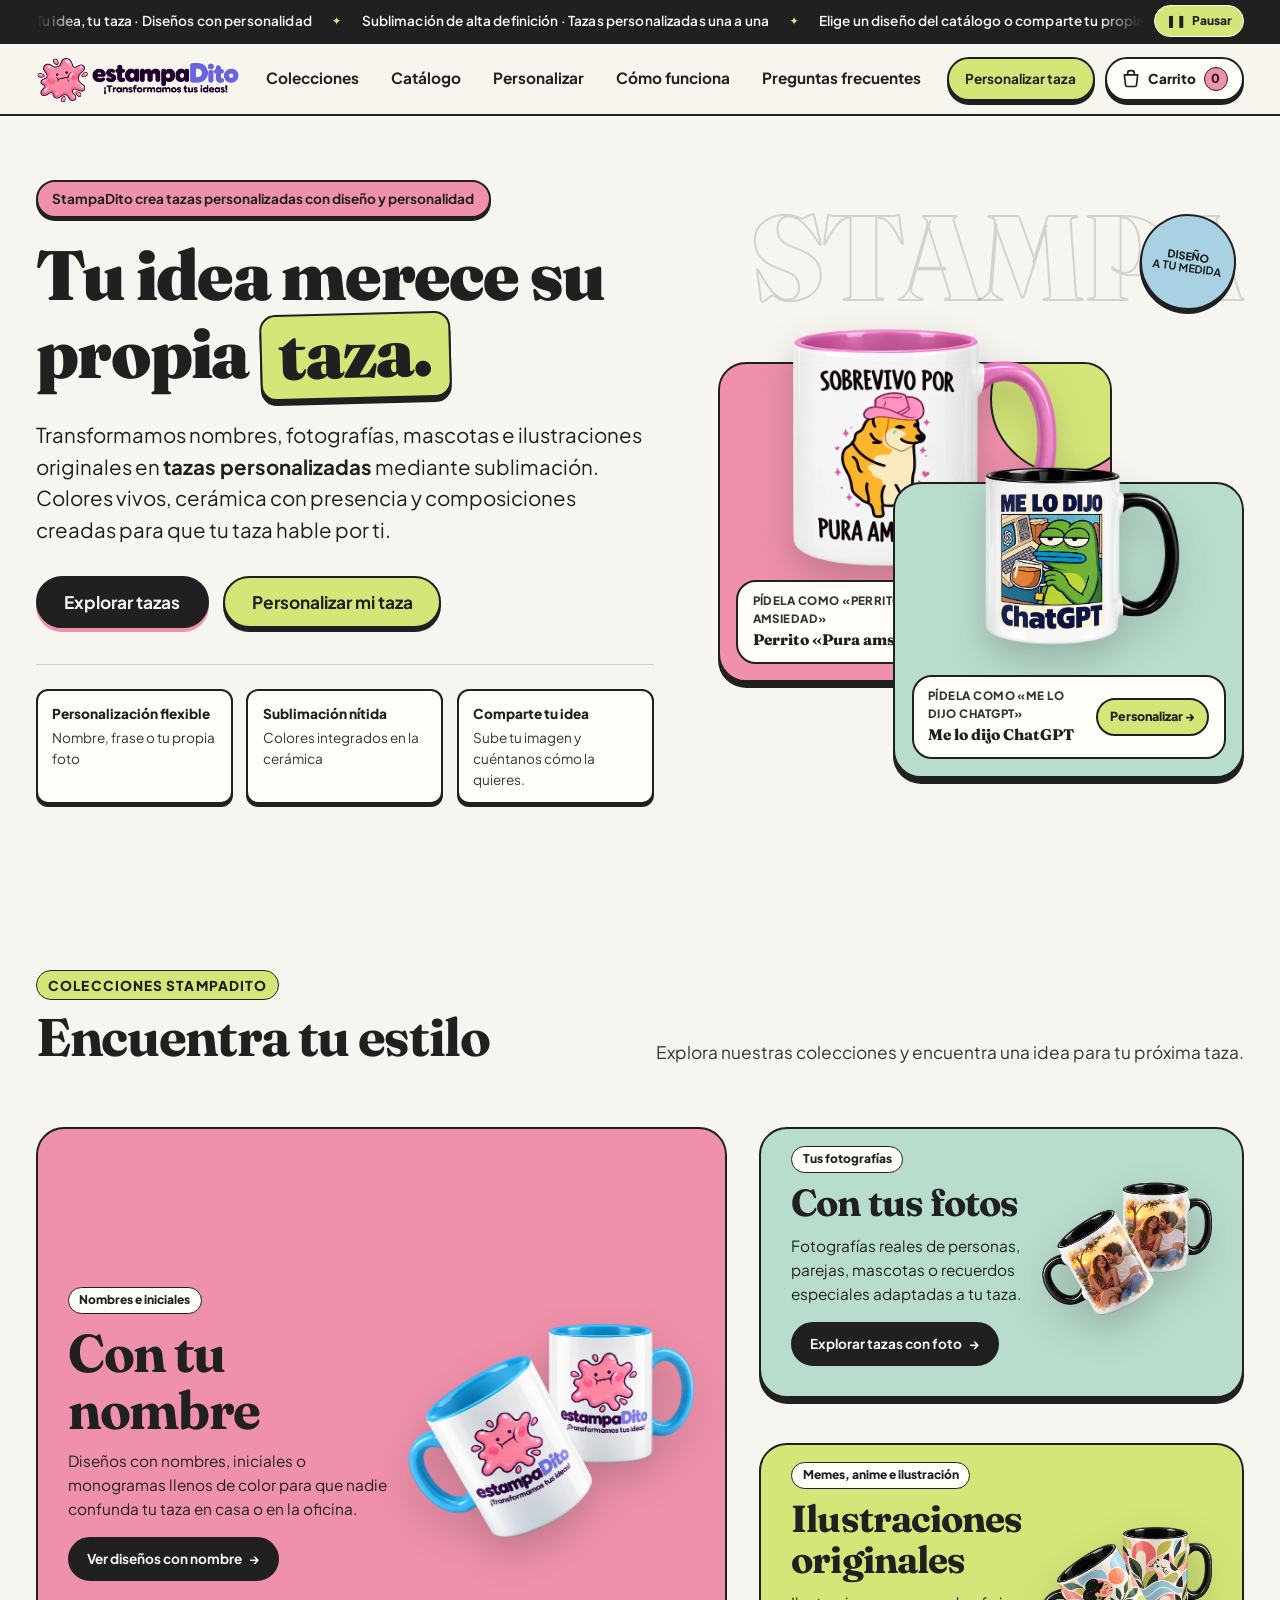
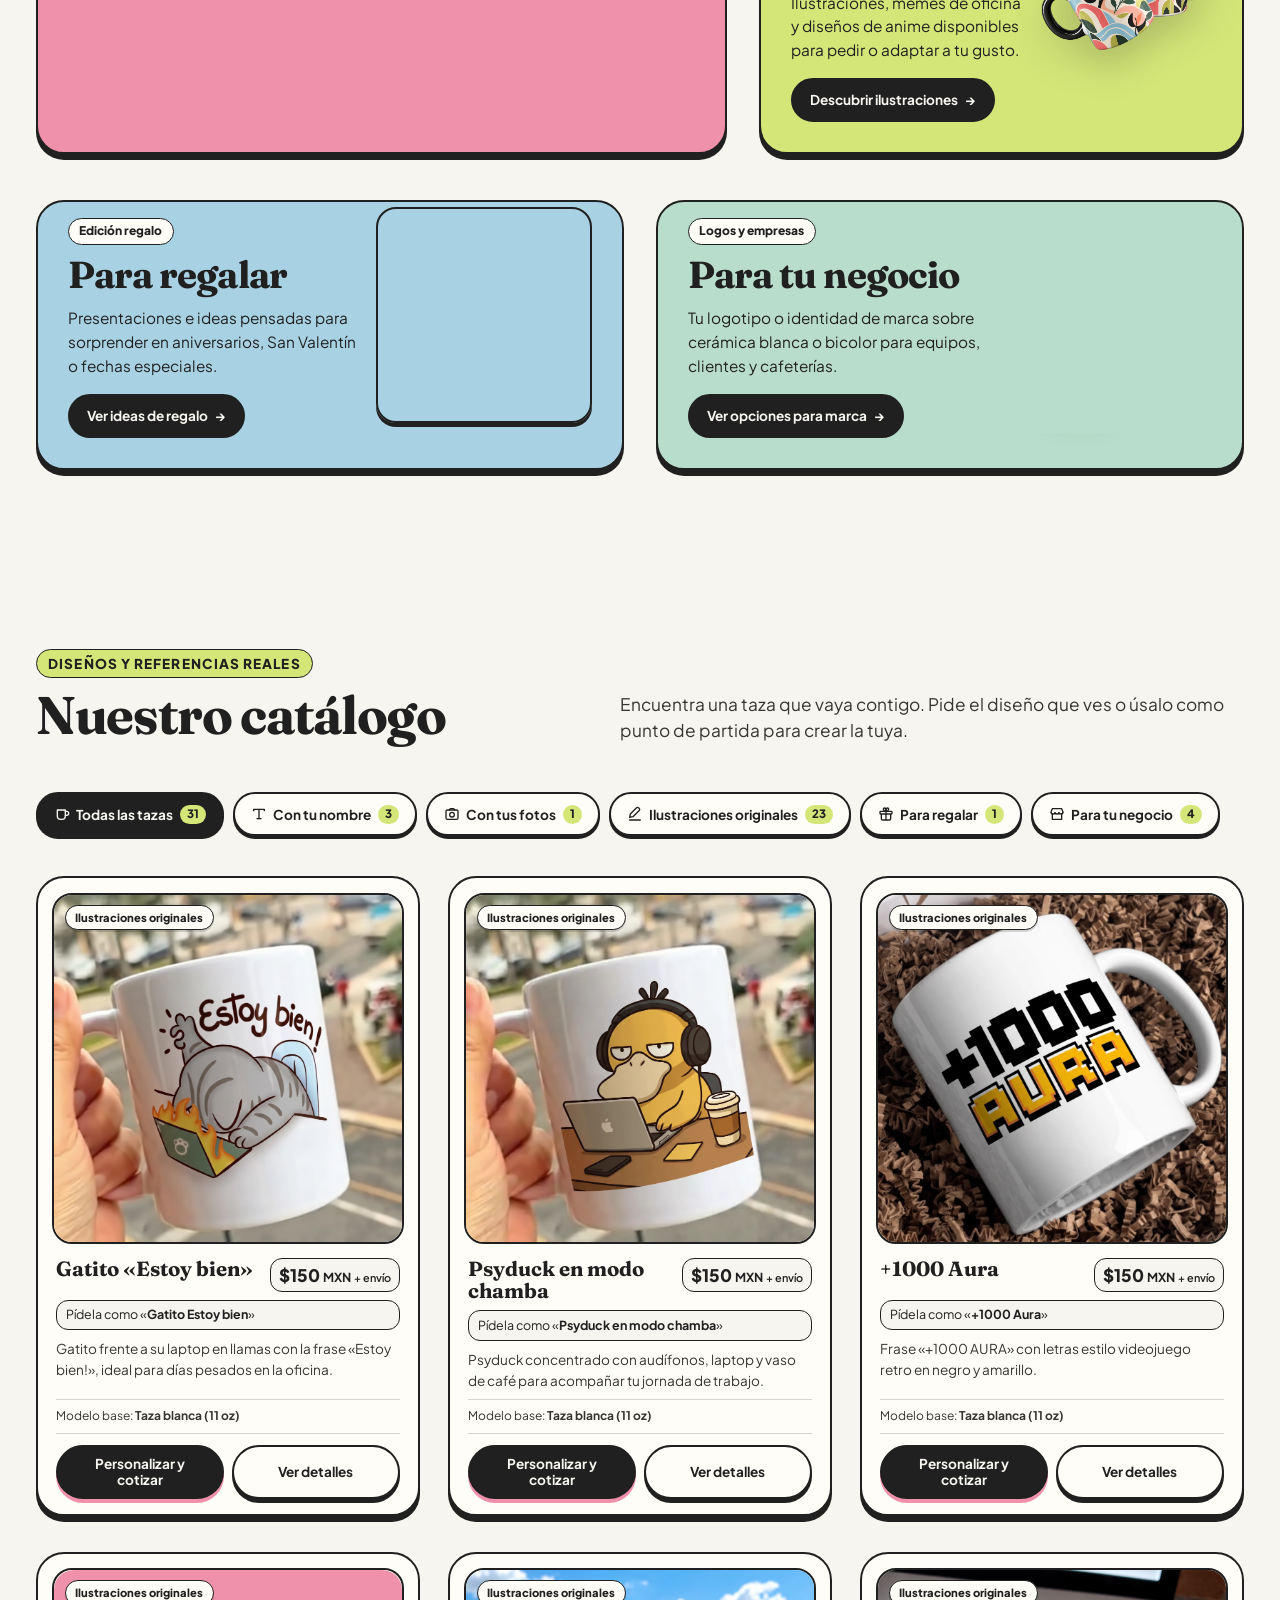
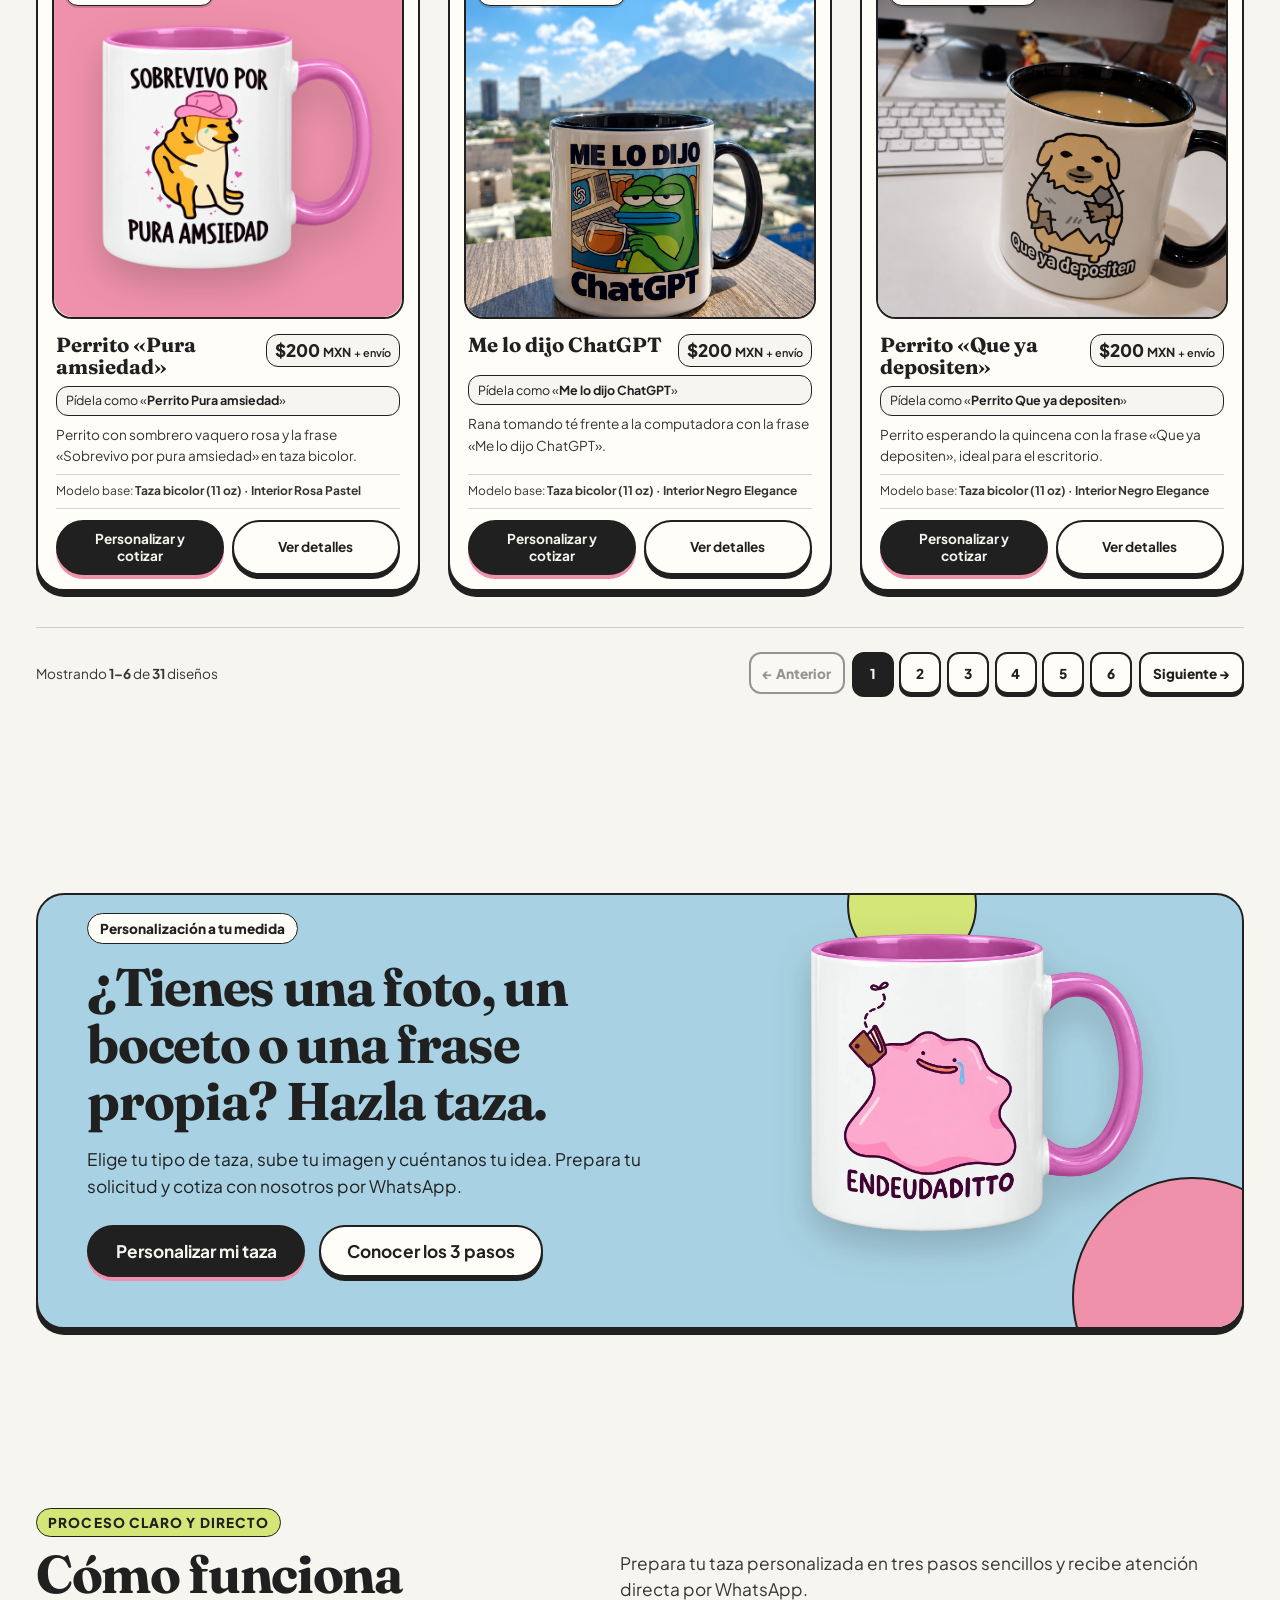
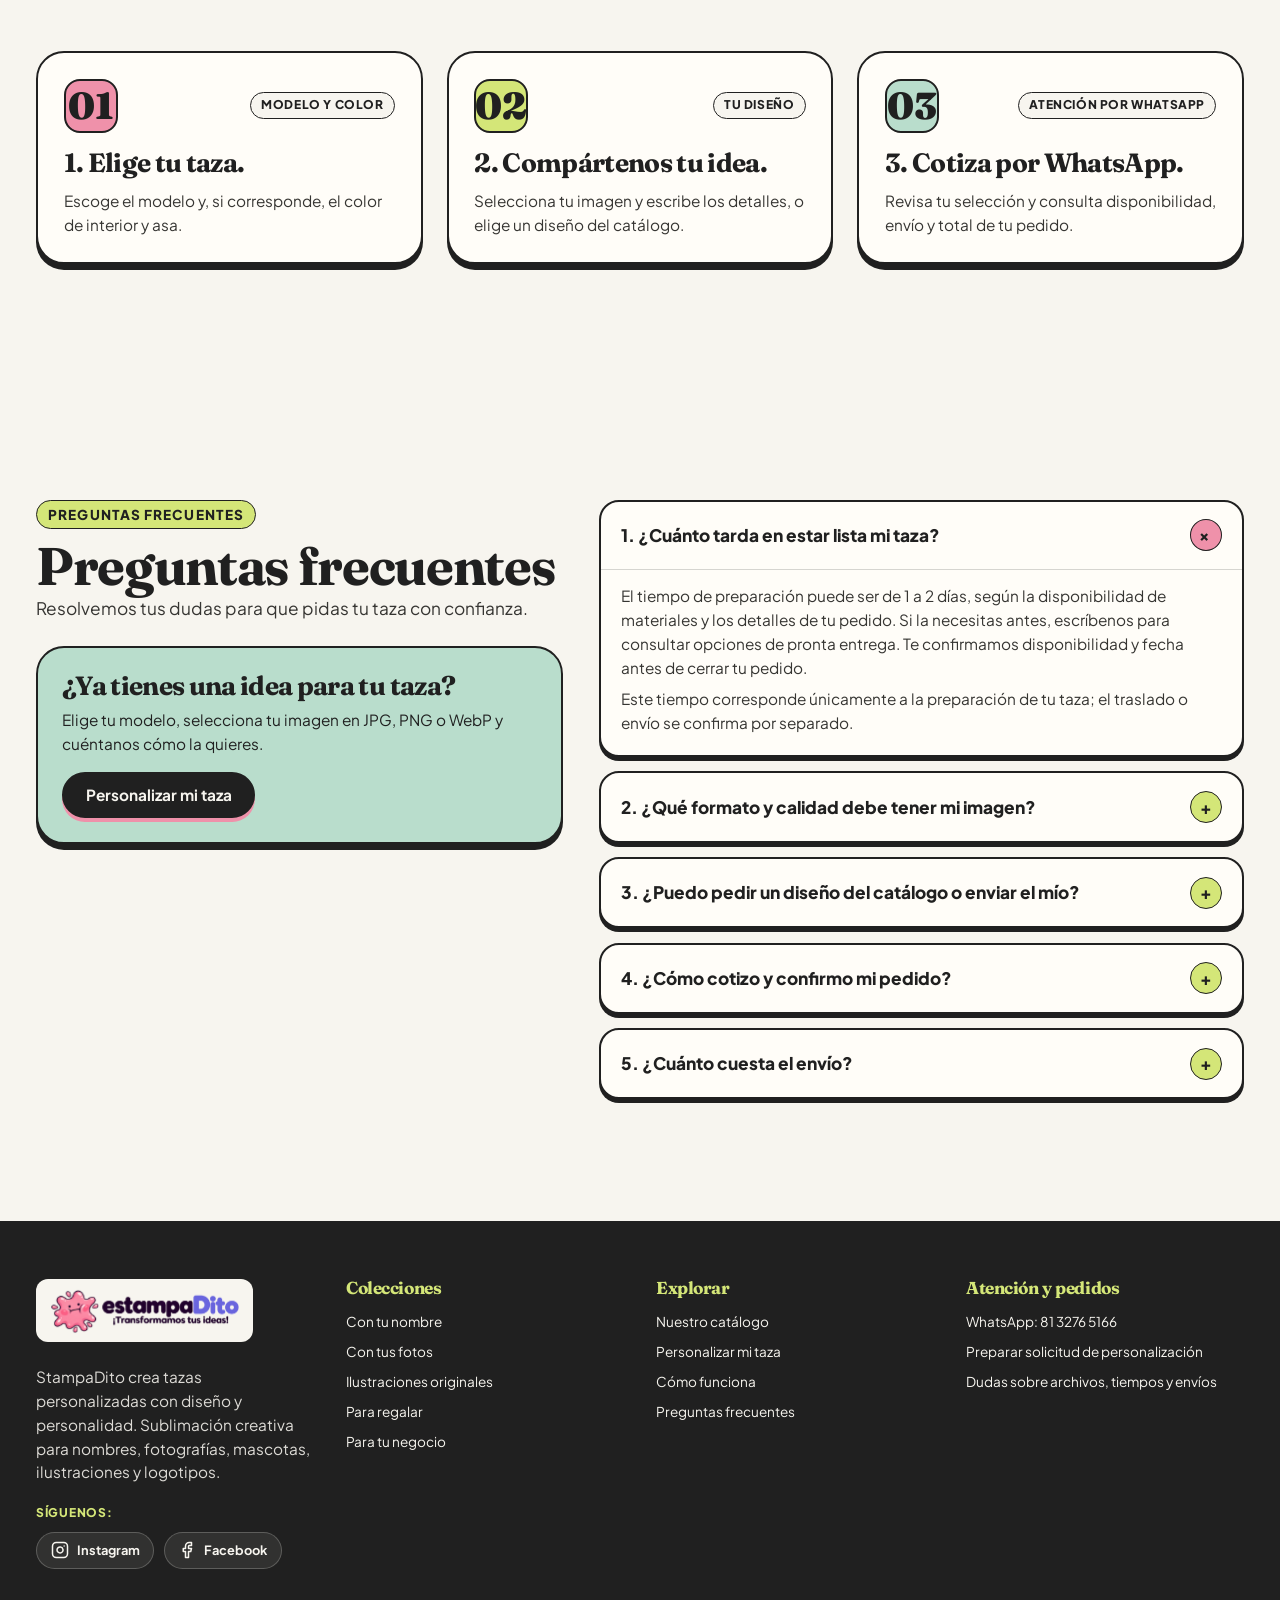
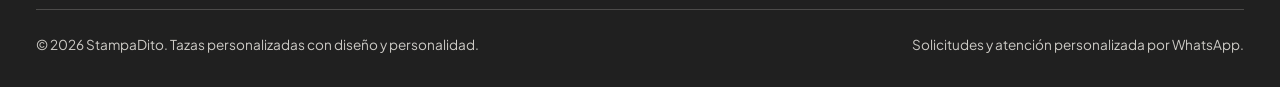
==== commit 185e418e: "Actualizar logo de compartir social, agregar redes en footer e integrar Google Analytics" ====
--- a/index.html
+++ b/index.html
@@ -10,8 +10,18 @@
   <meta name="theme-color" content="#F7F5EF">
   <link rel="canonical" href="https://karlosmontoya91.github.io/stampaDito/">
   <link rel="icon" href="assets/favicon.svg" type="image/svg+xml">
-  <link rel="apple-touch-icon" href="assets/tazas-recortadas/taza-botanica-camila.webp">
+  <link rel="apple-touch-icon" href="assets/stampadito-share-logo.png">
   <link rel="manifest" href="site.webmanifest">
+
+  <!-- Google tag (gtag.js) -->
+  <script async src="https://www.googletagmanager.com/gtag/js?id=G-CQCFMZRTFV"></script>
+  <script>
+    window.dataLayer = window.dataLayer || [];
+    function gtag(){dataLayer.push(arguments);}
+    gtag('js', new Date());
+
+    gtag('config', 'G-CQCFMZRTFV');
+  </script>
 
   <!-- Open Graph / Metadatos sociales preparados para compartir en WhatsApp, redes y datos móviles -->
   <meta property="og:type" content="website">
@@ -22,15 +32,19 @@
     content="Transformamos ideas, nombres, fotografías e ilustraciones en tazas personalizadas mediante sublimación.">
   <meta property="og:url" content="https://karlosmontoya91.github.io/stampaDito/">
   <meta property="og:image"
-    content="https://karlosmontoya91.github.io/stampaDito/assets/tazas-recortadas/taza-botanica-camila.webp">
-  <meta property="og:image:width" content="720">
-  <meta property="og:image:height" content="720">
-  <meta name="twitter:card" content="summary_large_image">
+    content="https://karlosmontoya91.github.io/stampaDito/assets/stampadito-share-logo.png">
+  <meta property="og:image:secure_url"
+    content="https://karlosmontoya91.github.io/stampaDito/assets/stampadito-share-logo.png">
+  <meta property="og:image:type" content="image/png">
+  <meta property="og:image:width" content="1024">
+  <meta property="og:image:height" content="1024">
+  <meta property="og:image:alt" content="Logotipo y mascota de StampaDito">
+  <meta name="twitter:card" content="summary">
   <meta name="twitter:title" content="StampaDito | Tazas personalizadas con diseño y personalidad">
   <meta name="twitter:description"
     content="Tazas personalizadas mediante sublimación con nombres, fotografías e ilustraciones.">
   <meta name="twitter:image"
-    content="https://karlosmontoya91.github.io/stampaDito/assets/tazas-recortadas/taza-botanica-camila.webp">
+    content="https://karlosmontoya91.github.io/stampaDito/assets/stampadito-share-logo.png">
 
   <!-- Marcador temprano para progresión con JS sin ocultar contenido si JS falla -->
   <script>document.documentElement.classList.replace('no-js', 'js');</script>
@@ -527,7 +541,7 @@
           </div>
 
           <div class="promo-banner__visual">
-            <img src="assets/originales-derivados/Taza rosa con perrito y ansiedad.webp"
+            <img src="assets/originales-derivados/Taza rosa EndeudADitto con diseño kawaii.webp"
               alt="Taza bicolor rosa con diseño de perrito con sombrero vaquero y frase Sobrevivo por pura amsiedad"
               width="720" height="720" loading="lazy" decoding="async" class="promo-banner__img">
           </div>
@@ -697,6 +711,29 @@
             StampaDito crea tazas personalizadas con diseño y personalidad. Sublimación creativa para nombres,
             fotografías, mascotas, ilustraciones y logotipos.
           </p>
+
+          <div class="site-footer__socials" aria-label="Nuestras redes sociales">
+            <span class="site-footer__socials-title">Síguenos:</span>
+            <div class="site-footer__social-links">
+              <a href="https://www.instagram.com/stampadito.creativo/" target="_blank" rel="noopener noreferrer"
+                class="site-footer__social-btn site-footer__social-btn--instagram" aria-label="Instagram de StampaDito (abre en nueva pestaña)">
+                <svg width="18" height="18" viewBox="0 0 24 24" fill="none" stroke="currentColor" stroke-width="2" stroke-linecap="round" stroke-linejoin="round" aria-hidden="true">
+                  <rect x="2" y="2" width="20" height="20" rx="5" ry="5"></rect>
+                  <path d="M16 11.37A4 4 0 1 1 12.63 8 4 4 0 0 1 16 11.37z"></path>
+                  <line x1="17.5" y1="6.5" x2="17.51" y2="6.5"></line>
+                </svg>
+                <span>Instagram</span>
+              </a>
+
+              <a href="https://www.facebook.com/profile.php?id=61595670445170" target="_blank" rel="noopener noreferrer"
+                class="site-footer__social-btn site-footer__social-btn--facebook" aria-label="Facebook de StampaDito (abre en nueva pestaña)">
+                <svg width="18" height="18" viewBox="0 0 24 24" fill="none" stroke="currentColor" stroke-width="2" stroke-linecap="round" stroke-linejoin="round" aria-hidden="true">
+                  <path d="M18 2h-3a5 5 0 0 0-5 5v3H7v4h3v8h4v-8h3l1-4h-4V7a1 1 0 0 1 1-1h3z"></path>
+                </svg>
+                <span>Facebook</span>
+              </a>
+            </div>
+          </div>
         </div>
 
         <nav class="site-footer__nav-col" aria-label="Enlaces de colecciones">
--- a/css/styles.css
+++ b/css/styles.css
@@ -1936,8 +1936,69 @@
   color: var(--color-mint);
 }
 
-.pending-value {
-  color: rgba(247, 245, 239, 0.78);
+.site-footer__socials {
+  margin-top: 1.25rem;
+  display: flex;
+  flex-direction: column;
+  gap: 0.6rem;
+}
+
+.site-footer__socials-title {
+  font-size: 0.75rem;
+  font-weight: 800;
+  text-transform: uppercase;
+  letter-spacing: 0.06em;
+  color: var(--color-lime);
+}
+
+.site-footer__social-links {
+  display: flex;
+  flex-wrap: wrap;
+  gap: 0.6rem;
+}
+
+.site-footer__social-btn {
+  display: inline-flex;
+  align-items: center;
+  gap: 0.5rem;
+  background-color: rgba(247, 245, 239, 0.08);
+  color: var(--color-ivory) !important;
+  border: 1.5px solid rgba(247, 245, 239, 0.22);
+  padding: 0.45rem 0.85rem;
+  border-radius: var(--radius-pill);
+  font-size: 0.8rem;
+  font-weight: 700;
+  text-decoration: none !important;
+  transition: all 0.2s cubic-bezier(0.34, 1.56, 0.64, 1);
+}
+
+.site-footer__social-btn svg {
+  flex-shrink: 0;
+  transition: transform 0.2s ease;
+}
+
+.site-footer__social-btn:hover {
+  background-color: var(--color-ivory);
+  color: var(--color-black) !important;
+  border-color: var(--color-ivory);
+  transform: translateY(-2px);
+  box-shadow: 0 4px 10px rgba(0, 0, 0, 0.3);
+}
+
+.site-footer__social-btn:hover svg {
+  transform: scale(1.1);
+}
+
+.site-footer__social-btn--instagram:hover {
+  background-color: #E1306C;
+  color: #FFFFFF !important;
+  border-color: #E1306C;
+}
+
+.site-footer__social-btn--facebook:hover {
+  background-color: #1877F2;
+  color: #FFFFFF !important;
+  border-color: #1877F2;
 }
 
 .site-footer__bottom {
